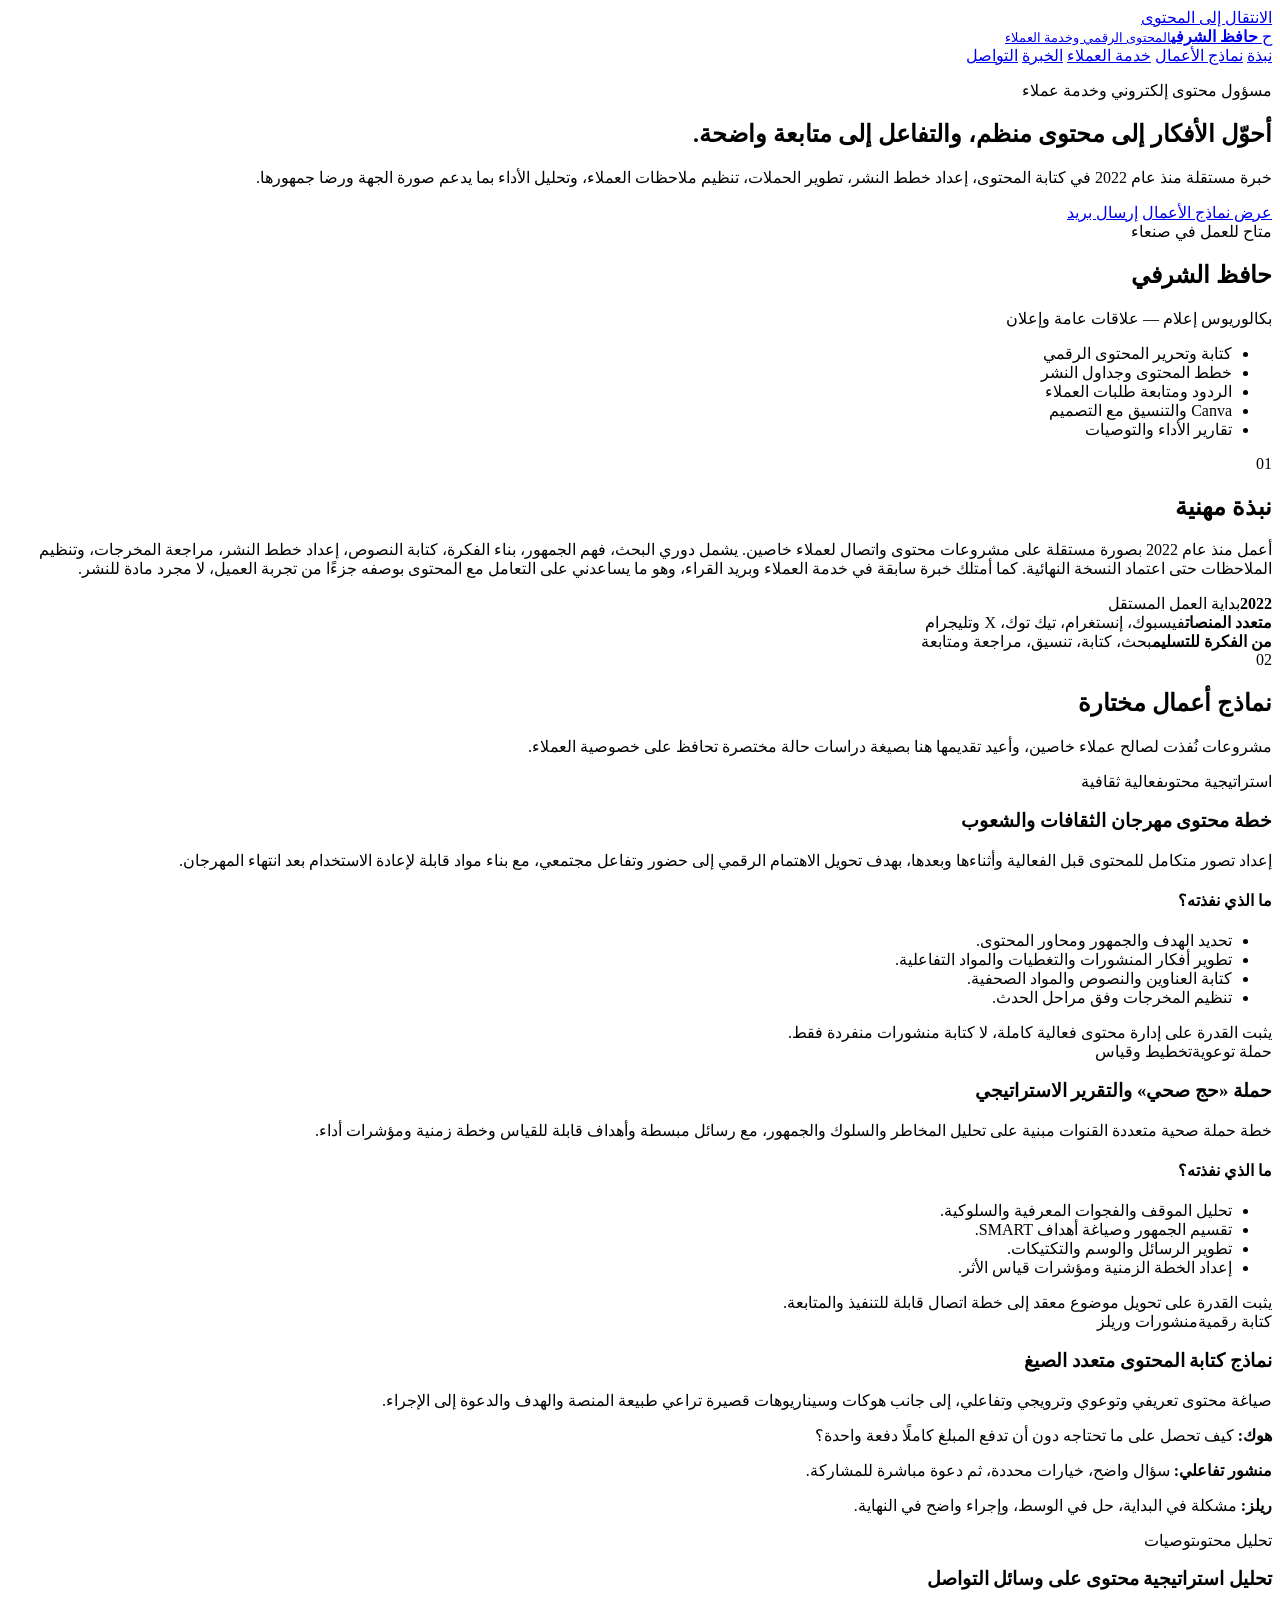
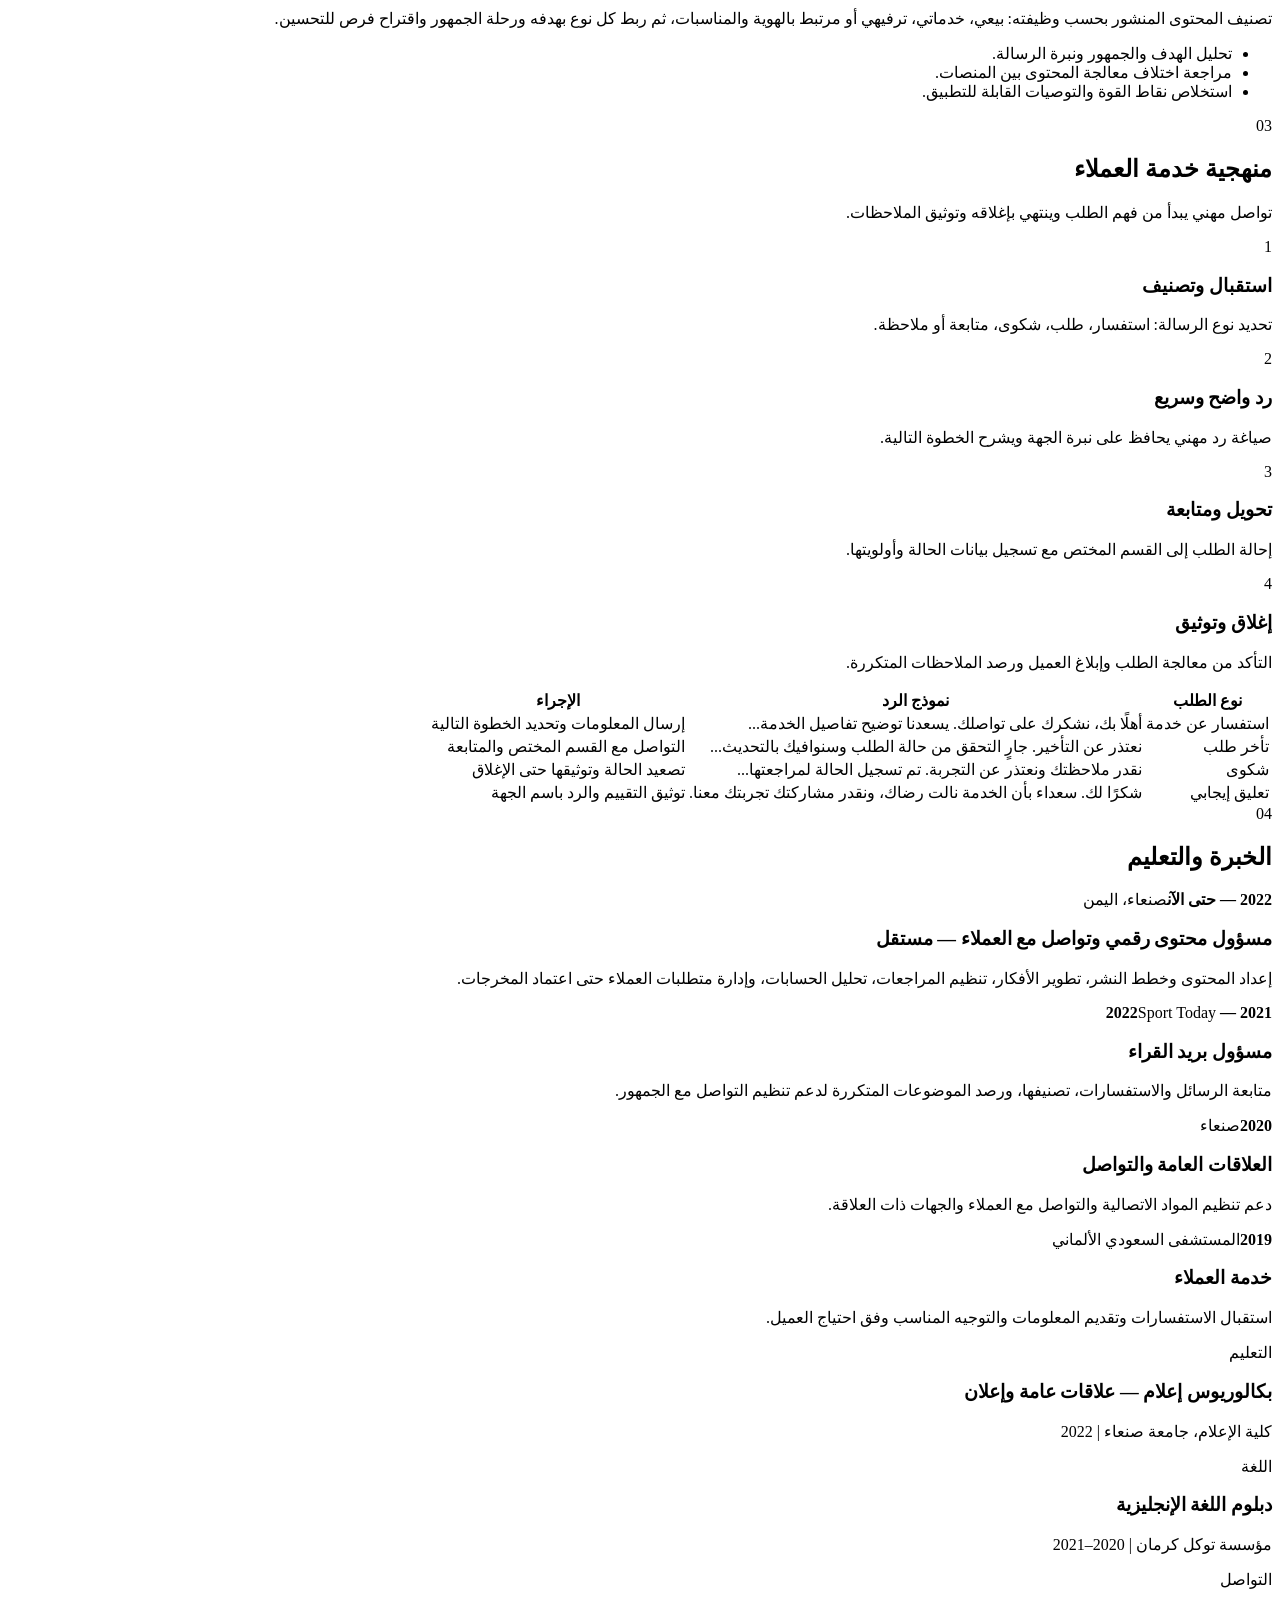
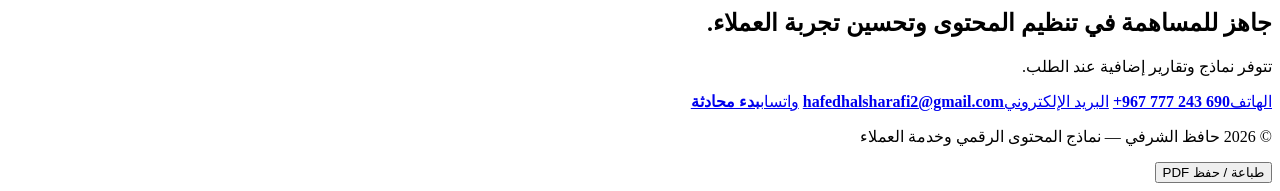
==== content-customer-service/index.html @ e2f88a45 "Add Arabic content and customer service portfolio page" ====
<!DOCTYPE html>
<html lang="ar" dir="rtl">
<head>
  <meta charset="UTF-8">
  <meta name="viewport" content="width=device-width, initial-scale=1.0">
  <meta name="description" content="نماذج أعمال حافظ الشرفي في المحتوى الرقمي، خطط النشر، خدمة العملاء، وتحليل الأداء.">
  <meta name="theme-color" content="#102a2e">
  <title>حافظ الشرفي | المحتوى الرقمي وخدمة العملاء</title>
  <link rel="preconnect" href="https://fonts.googleapis.com">
  <link rel="preconnect" href="https://fonts.gstatic.com" crossorigin>
  <link href="https://fonts.googleapis.com/css2?family=Tajawal:wght@400;500;600;700;800;900&display=swap" rel="stylesheet">
  <link rel="stylesheet" href="styles.css?v=1">
</head>
<body>
  <a class="skip-link" href="#main">الانتقال إلى المحتوى</a>

  <header class="site-header">
    <div class="container nav-shell">
      <a class="brand" href="#top" aria-label="العودة إلى أعلى الصفحة">
        <span class="brand-mark" aria-hidden="true">ح</span>
        <span><strong>حافظ الشرفي</strong><small>المحتوى الرقمي وخدمة العملاء</small></span>
      </a>
      <nav aria-label="التنقل الرئيسي">
        <a href="#about">نبذة</a>
        <a href="#work">نماذج الأعمال</a>
        <a href="#service">خدمة العملاء</a>
        <a href="#experience">الخبرة</a>
        <a href="#contact">التواصل</a>
      </nav>
    </div>
  </header>

  <main id="main">
    <section class="hero" id="top">
      <div class="container hero-grid">
        <div class="hero-copy">
          <p class="eyebrow">مسؤول محتوى إلكتروني وخدمة عملاء</p>
          <h1>أحوّل الأفكار إلى محتوى منظم، والتفاعل إلى متابعة واضحة.</h1>
          <p class="lead">خبرة مستقلة منذ عام 2022 في كتابة المحتوى، إعداد خطط النشر، تطوير الحملات، تنظيم ملاحظات العملاء، وتحليل الأداء بما يدعم صورة الجهة ورضا جمهورها.</p>
          <div class="hero-actions">
            <a class="button primary" href="#work">عرض نماذج الأعمال</a>
            <a class="button secondary" href="mailto:hafedhalsharafi2@gmail.com">إرسال بريد</a>
          </div>
        </div>
        <aside class="profile-card" aria-label="ملخص مهني">
          <span class="profile-badge">متاح للعمل في صنعاء</span>
          <h2>حافظ الشرفي</h2>
          <p>بكالوريوس إعلام — علاقات عامة وإعلان</p>
          <ul>
            <li>كتابة وتحرير المحتوى الرقمي</li>
            <li>خطط المحتوى وجداول النشر</li>
            <li>الردود ومتابعة طلبات العملاء</li>
            <li>Canva والتنسيق مع التصميم</li>
            <li>تقارير الأداء والتوصيات</li>
          </ul>
        </aside>
      </div>
    </section>

    <section class="section light" id="about">
      <div class="container narrow">
        <div class="section-heading">
          <span>01</span>
          <h2>نبذة مهنية</h2>
        </div>
        <p class="large-copy">أعمل منذ عام 2022 بصورة مستقلة على مشروعات محتوى واتصال لعملاء خاصين. يشمل دوري البحث، فهم الجمهور، بناء الفكرة، كتابة النصوص، إعداد خطط النشر، مراجعة المخرجات، وتنظيم الملاحظات حتى اعتماد النسخة النهائية. كما أمتلك خبرة سابقة في خدمة العملاء وبريد القراء، وهو ما يساعدني على التعامل مع المحتوى بوصفه جزءًا من تجربة العميل، لا مجرد مادة للنشر.</p>
        <div class="fact-grid">
          <div><strong>2022</strong><span>بداية العمل المستقل</span></div>
          <div><strong>متعدد المنصات</strong><span>فيسبوك، إنستغرام، تيك توك، X وتليجرام</span></div>
          <div><strong>من الفكرة للتسليم</strong><span>بحث، كتابة، تنسيق، مراجعة ومتابعة</span></div>
        </div>
      </div>
    </section>

    <section class="section dark" id="work">
      <div class="container">
        <div class="section-heading on-dark">
          <span>02</span>
          <h2>نماذج أعمال مختارة</h2>
          <p>مشروعات نُفذت لصالح عملاء خاصين، وأعيد تقديمها هنا بصيغة دراسات حالة مختصرة تحافظ على خصوصية العملاء.</p>
        </div>

        <div class="project-grid">
          <article class="project-card featured">
            <div class="project-topline"><span>استراتيجية محتوى</span><span>فعالية ثقافية</span></div>
            <h3>خطة محتوى مهرجان الثقافات والشعوب</h3>
            <p>إعداد تصور متكامل للمحتوى قبل الفعالية وأثناءها وبعدها، بهدف تحويل الاهتمام الرقمي إلى حضور وتفاعل مجتمعي، مع بناء مواد قابلة لإعادة الاستخدام بعد انتهاء المهرجان.</p>
            <h4>ما الذي نفذته؟</h4>
            <ul>
              <li>تحديد الهدف والجمهور ومحاور المحتوى.</li>
              <li>تطوير أفكار المنشورات والتغطيات والمواد التفاعلية.</li>
              <li>كتابة العناوين والنصوص والمواد الصحفية.</li>
              <li>تنظيم المخرجات وفق مراحل الحدث.</li>
            </ul>
            <div class="proof">يثبت القدرة على إدارة محتوى فعالية كاملة، لا كتابة منشورات منفردة فقط.</div>
          </article>

          <article class="project-card featured">
            <div class="project-topline"><span>حملة توعوية</span><span>تخطيط وقياس</span></div>
            <h3>حملة «حج صحي» والتقرير الاستراتيجي</h3>
            <p>خطة حملة صحية متعددة القنوات مبنية على تحليل المخاطر والسلوك والجمهور، مع رسائل مبسطة وأهداف قابلة للقياس وخطة زمنية ومؤشرات أداء.</p>
            <h4>ما الذي نفذته؟</h4>
            <ul>
              <li>تحليل الموقف والفجوات المعرفية والسلوكية.</li>
              <li>تقسيم الجمهور وصياغة أهداف SMART.</li>
              <li>تطوير الرسائل والوسم والتكتيكات.</li>
              <li>إعداد الخطة الزمنية ومؤشرات قياس الأثر.</li>
            </ul>
            <div class="proof">يثبت القدرة على تحويل موضوع معقد إلى خطة اتصال قابلة للتنفيذ والمتابعة.</div>
          </article>

          <article class="project-card">
            <div class="project-topline"><span>كتابة رقمية</span><span>منشورات وريلز</span></div>
            <h3>نماذج كتابة المحتوى متعدد الصيغ</h3>
            <p>صياغة محتوى تعريفي وتوعوي وترويجي وتفاعلي، إلى جانب هوكات وسيناريوهات قصيرة تراعي طبيعة المنصة والهدف والدعوة إلى الإجراء.</p>
            <div class="sample-list">
              <p><strong>هوك:</strong> كيف تحصل على ما تحتاجه دون أن تدفع المبلغ كاملًا دفعة واحدة؟</p>
              <p><strong>منشور تفاعلي:</strong> سؤال واضح، خيارات محددة، ثم دعوة مباشرة للمشاركة.</p>
              <p><strong>ريلز:</strong> مشكلة في البداية، حل في الوسط، وإجراء واضح في النهاية.</p>
            </div>
          </article>

          <article class="project-card">
            <div class="project-topline"><span>تحليل محتوى</span><span>توصيات</span></div>
            <h3>تحليل استراتيجية محتوى على وسائل التواصل</h3>
            <p>تصنيف المحتوى المنشور بحسب وظيفته: بيعي، خدماتي، ترفيهي أو مرتبط بالهوية والمناسبات، ثم ربط كل نوع بهدفه ورحلة الجمهور واقتراح فرص للتحسين.</p>
            <ul>
              <li>تحليل الهدف والجمهور ونبرة الرسالة.</li>
              <li>مراجعة اختلاف معالجة المحتوى بين المنصات.</li>
              <li>استخلاص نقاط القوة والتوصيات القابلة للتطبيق.</li>
            </ul>
          </article>
        </div>
      </div>
    </section>

    <section class="section light" id="service">
      <div class="container">
        <div class="section-heading">
          <span>03</span>
          <h2>منهجية خدمة العملاء</h2>
          <p>تواصل مهني يبدأ من فهم الطلب وينتهي بإغلاقه وتوثيق الملاحظات.</p>
        </div>

        <div class="workflow">
          <article><span>1</span><h3>استقبال وتصنيف</h3><p>تحديد نوع الرسالة: استفسار، طلب، شكوى، متابعة أو ملاحظة.</p></article>
          <article><span>2</span><h3>رد واضح وسريع</h3><p>صياغة رد مهني يحافظ على نبرة الجهة ويشرح الخطوة التالية.</p></article>
          <article><span>3</span><h3>تحويل ومتابعة</h3><p>إحالة الطلب إلى القسم المختص مع تسجيل بيانات الحالة وأولويتها.</p></article>
          <article><span>4</span><h3>إغلاق وتوثيق</h3><p>التأكد من معالجة الطلب وإبلاغ العميل ورصد الملاحظات المتكررة.</p></article>
        </div>

        <div class="response-table-wrap">
          <table>
            <thead><tr><th>نوع الطلب</th><th>نموذج الرد</th><th>الإجراء</th></tr></thead>
            <tbody>
              <tr><td>استفسار عن خدمة</td><td>أهلًا بك، نشكرك على تواصلك. يسعدنا توضيح تفاصيل الخدمة...</td><td>إرسال المعلومات وتحديد الخطوة التالية</td></tr>
              <tr><td>تأخر طلب</td><td>نعتذر عن التأخير. جارٍ التحقق من حالة الطلب وسنوافيك بالتحديث...</td><td>التواصل مع القسم المختص والمتابعة</td></tr>
              <tr><td>شكوى</td><td>نقدر ملاحظتك ونعتذر عن التجربة. تم تسجيل الحالة لمراجعتها...</td><td>تصعيد الحالة وتوثيقها حتى الإغلاق</td></tr>
              <tr><td>تعليق إيجابي</td><td>شكرًا لك. سعداء بأن الخدمة نالت رضاك، ونقدر مشاركتك تجربتك معنا.</td><td>توثيق التقييم والرد باسم الجهة</td></tr>
            </tbody>
          </table>
        </div>
      </div>
    </section>

    <section class="section soft" id="experience">
      <div class="container">
        <div class="section-heading">
          <span>04</span>
          <h2>الخبرة والتعليم</h2>
        </div>
        <div class="timeline">
          <article>
            <div><strong>2022 — حتى الآن</strong><span>صنعاء، اليمن</span></div>
            <section><h3>مسؤول محتوى رقمي وتواصل مع العملاء — مستقل</h3><p>إعداد المحتوى وخطط النشر، تطوير الأفكار، تنظيم المراجعات، تحليل الحسابات، وإدارة متطلبات العملاء حتى اعتماد المخرجات.</p></section>
          </article>
          <article>
            <div><strong>2021 — 2022</strong><span>Sport Today</span></div>
            <section><h3>مسؤول بريد القراء</h3><p>متابعة الرسائل والاستفسارات، تصنيفها، ورصد الموضوعات المتكررة لدعم تنظيم التواصل مع الجمهور.</p></section>
          </article>
          <article>
            <div><strong>2020</strong><span>صنعاء</span></div>
            <section><h3>العلاقات العامة والتواصل</h3><p>دعم تنظيم المواد الاتصالية والتواصل مع العملاء والجهات ذات العلاقة.</p></section>
          </article>
          <article>
            <div><strong>2019</strong><span>المستشفى السعودي الألماني</span></div>
            <section><h3>خدمة العملاء</h3><p>استقبال الاستفسارات وتقديم المعلومات والتوجيه المناسب وفق احتياج العميل.</p></section>
          </article>
        </div>

        <div class="education-grid">
          <article><span>التعليم</span><h3>بكالوريوس إعلام — علاقات عامة وإعلان</h3><p>كلية الإعلام، جامعة صنعاء | 2022</p></article>
          <article><span>اللغة</span><h3>دبلوم اللغة الإنجليزية</h3><p>مؤسسة توكل كرمان | 2020–2021</p></article>
        </div>
      </div>
    </section>

    <section class="section contact" id="contact">
      <div class="container contact-grid">
        <div>
          <p class="eyebrow">التواصل</p>
          <h2>جاهز للمساهمة في تنظيم المحتوى وتحسين تجربة العملاء.</h2>
          <p>تتوفر نماذج وتقارير إضافية عند الطلب.</p>
        </div>
        <div class="contact-links">
          <a href="tel:+967777243690"><span>الهاتف</span><strong dir="ltr">+967 777 243 690</strong></a>
          <a href="mailto:hafedhalsharafi2@gmail.com"><span>البريد الإلكتروني</span><strong dir="ltr">hafedhalsharafi2@gmail.com</strong></a>
          <a href="https://wa.me/967777243690"><span>واتساب</span><strong>بدء محادثة</strong></a>
        </div>
      </div>
    </section>
  </main>

  <footer>
    <div class="container"><p>© 2026 حافظ الشرفي — نماذج المحتوى الرقمي وخدمة العملاء</p><button type="button" onclick="window.print()">طباعة / حفظ PDF</button></div>
  </footer>
</body>
</html>
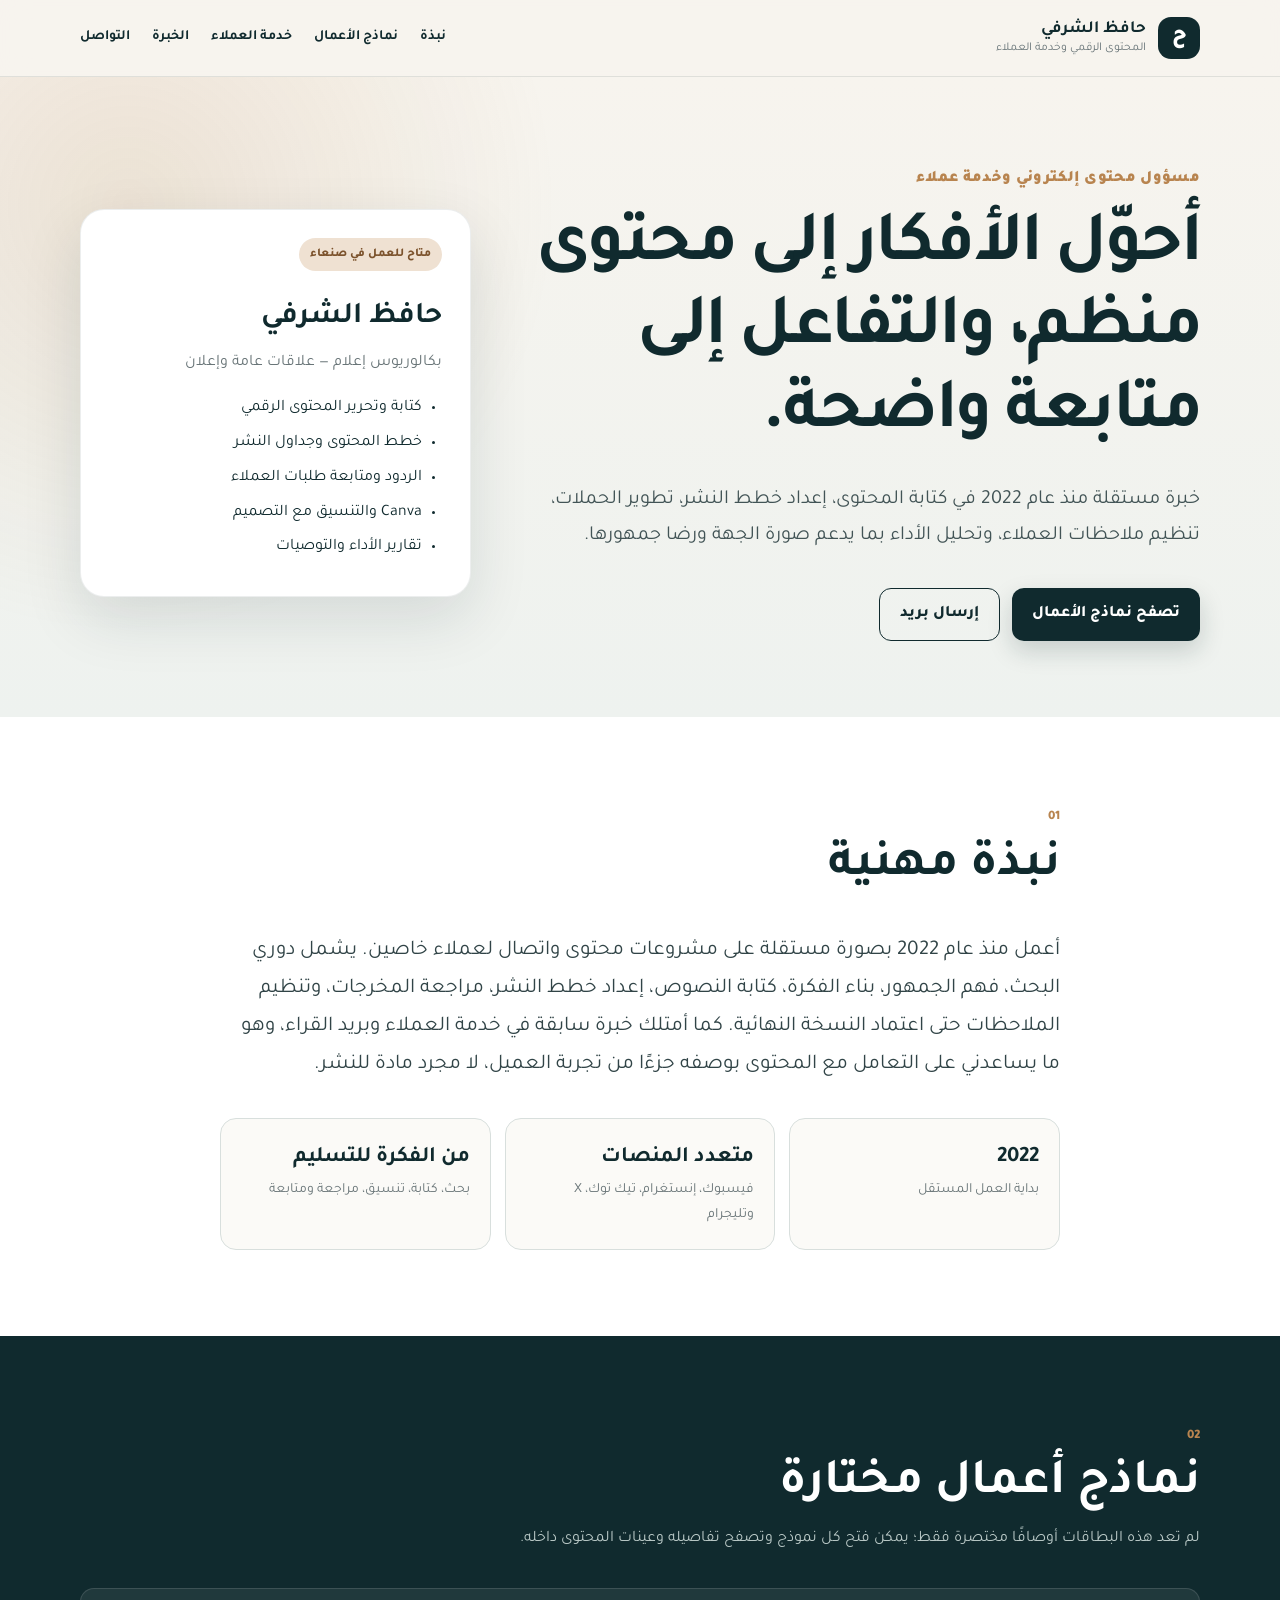
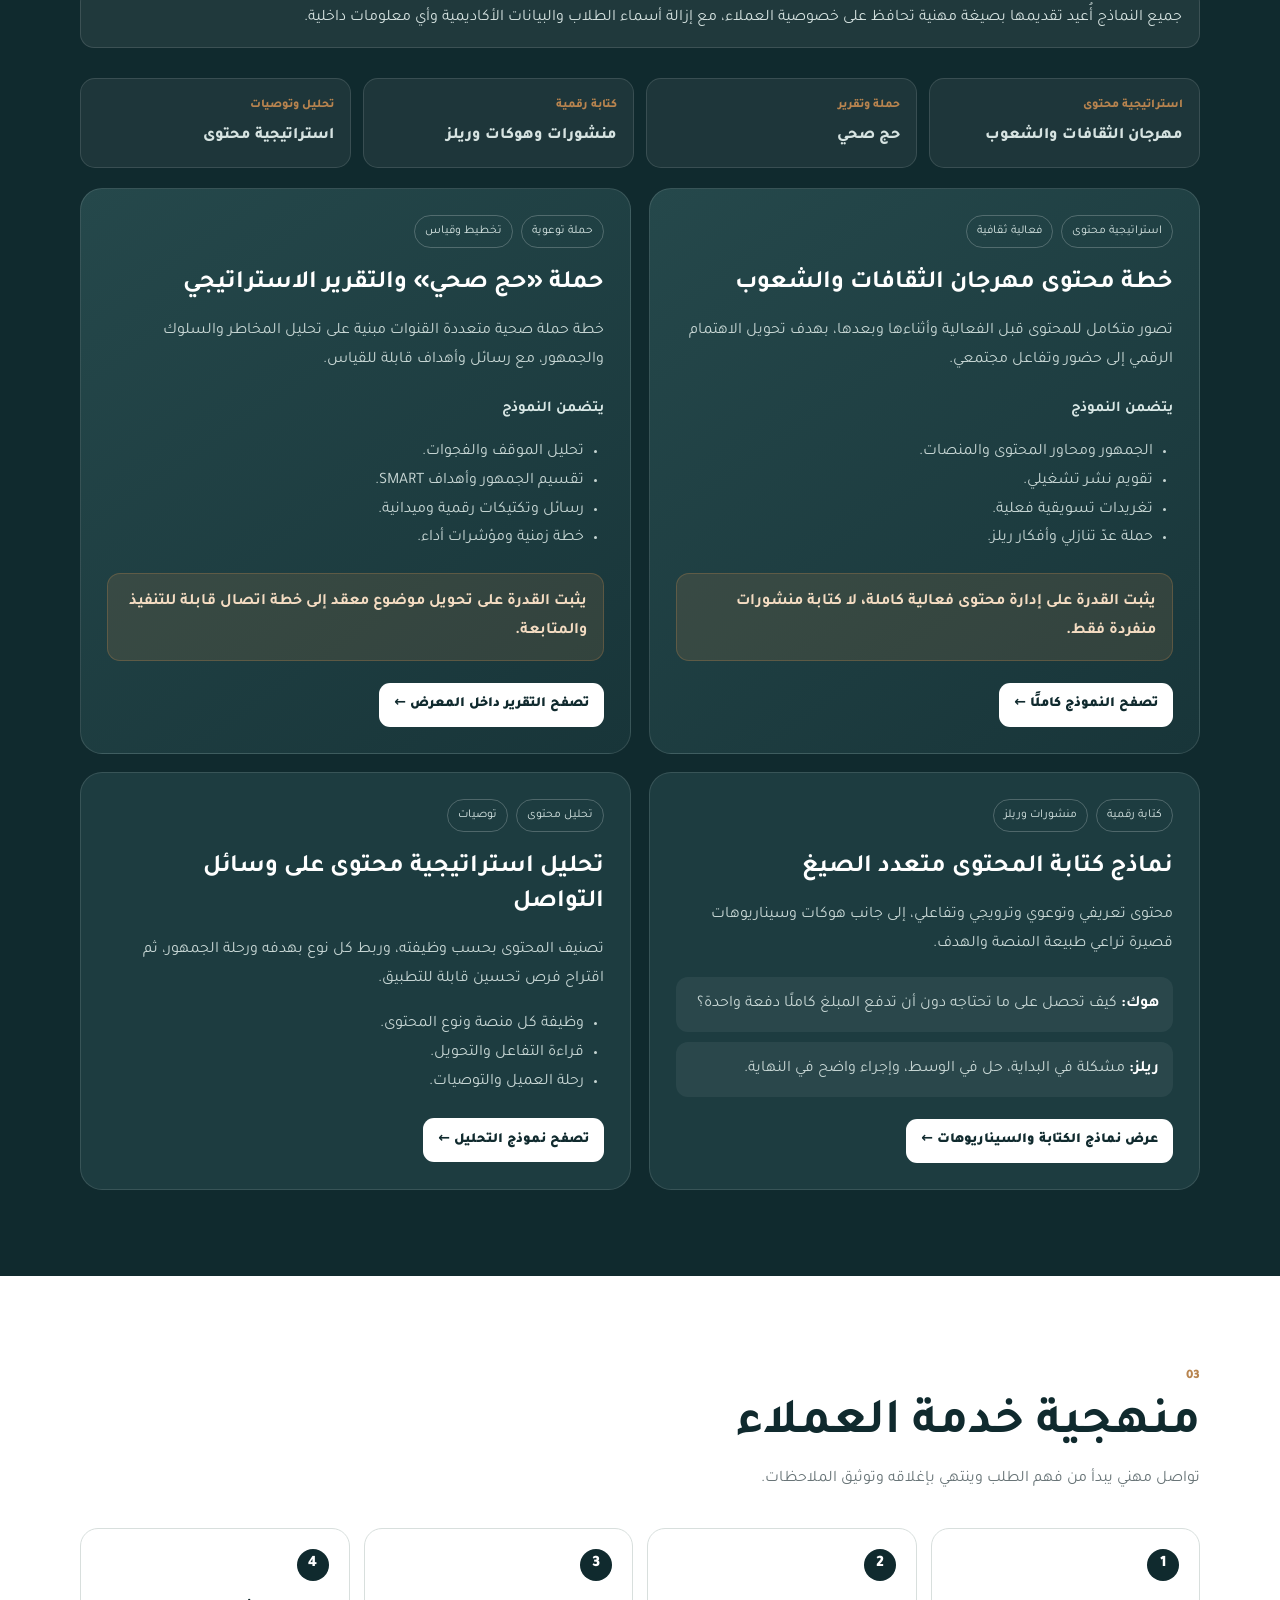
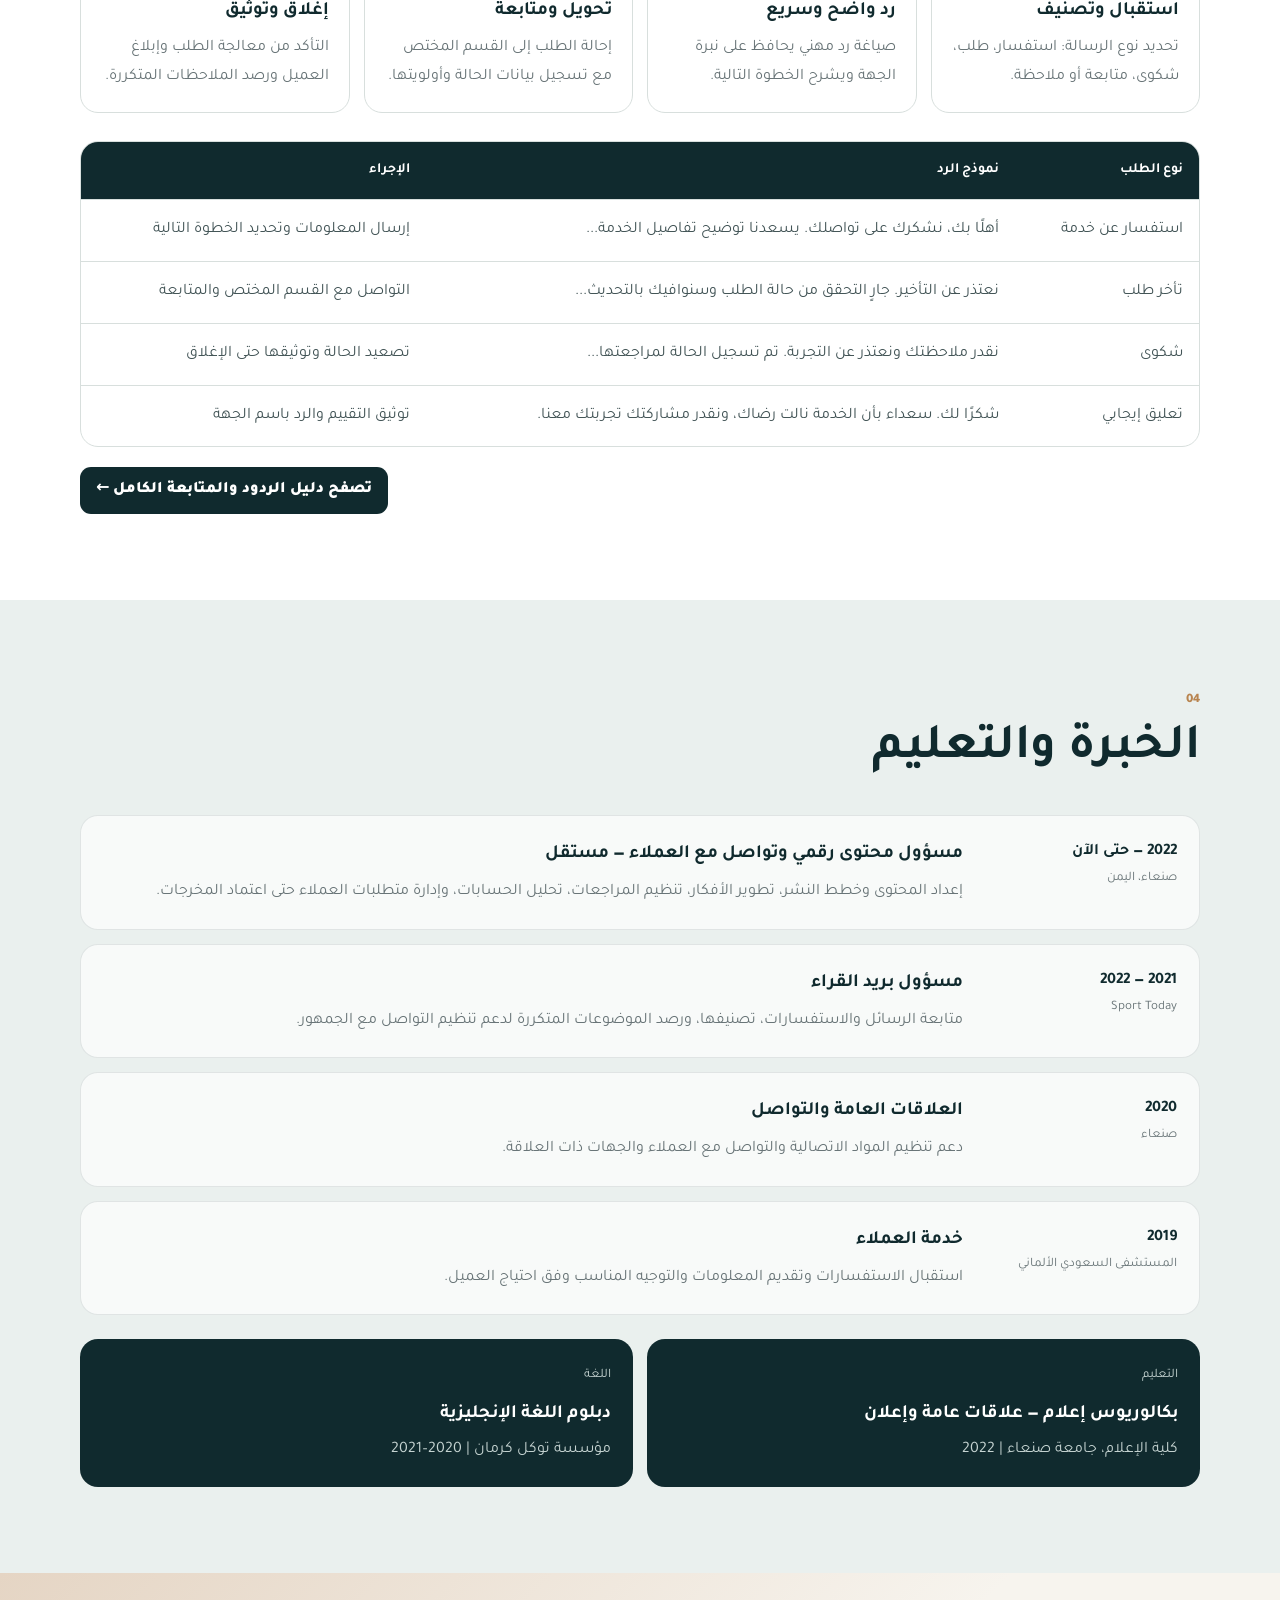
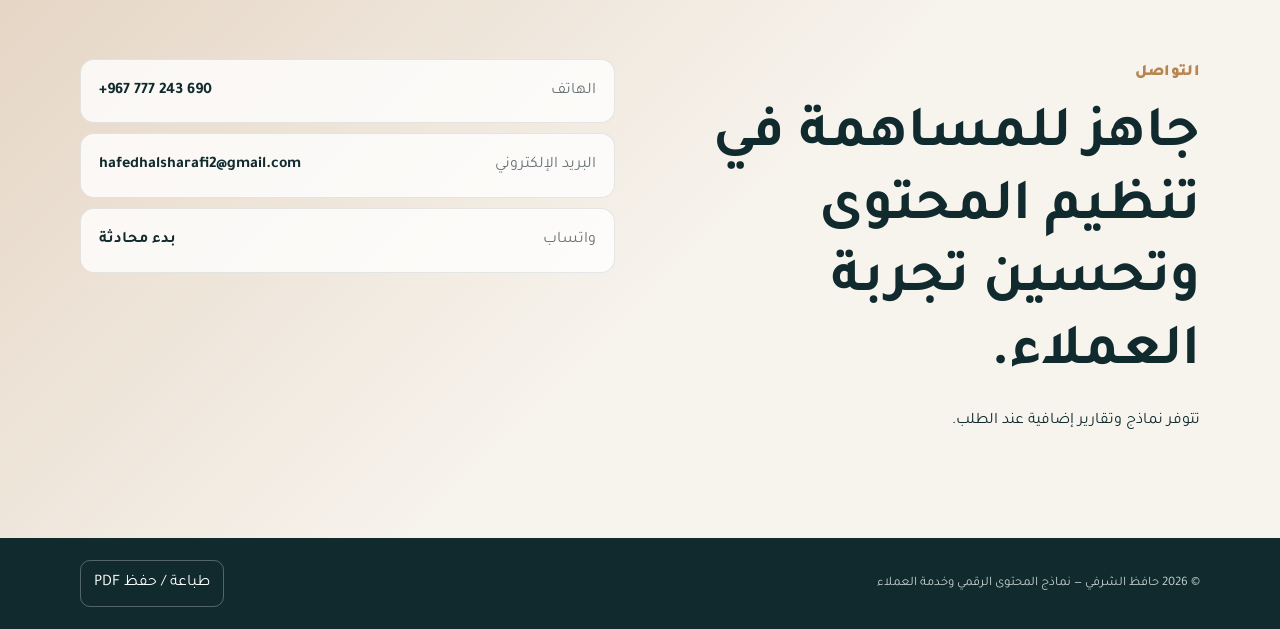
==== commit 623bba55: "Add browsable project samples and detail pages" ====
--- a/content-customer-service/index.html
+++ b/content-customer-service/index.html
@@ -1,218 +1 @@
-<!DOCTYPE html>
-<html lang="ar" dir="rtl">
-<head>
-  <meta charset="UTF-8">
-  <meta name="viewport" content="width=device-width, initial-scale=1.0">
-  <meta name="description" content="نماذج أعمال حافظ الشرفي في المحتوى الرقمي، خطط النشر، خدمة العملاء، وتحليل الأداء.">
-  <meta name="theme-color" content="#102a2e">
-  <title>حافظ الشرفي | المحتوى الرقمي وخدمة العملاء</title>
-  <link rel="preconnect" href="https://fonts.googleapis.com">
-  <link rel="preconnect" href="https://fonts.gstatic.com" crossorigin>
-  <link href="https://fonts.googleapis.com/css2?family=Tajawal:wght@400;500;600;700;800;900&display=swap" rel="stylesheet">
-  <link rel="stylesheet" href="styles.css?v=1">
-</head>
-<body>
-  <a class="skip-link" href="#main">الانتقال إلى المحتوى</a>
-
-  <header class="site-header">
-    <div class="container nav-shell">
-      <a class="brand" href="#top" aria-label="العودة إلى أعلى الصفحة">
-        <span class="brand-mark" aria-hidden="true">ح</span>
-        <span><strong>حافظ الشرفي</strong><small>المحتوى الرقمي وخدمة العملاء</small></span>
-      </a>
-      <nav aria-label="التنقل الرئيسي">
-        <a href="#about">نبذة</a>
-        <a href="#work">نماذج الأعمال</a>
-        <a href="#service">خدمة العملاء</a>
-        <a href="#experience">الخبرة</a>
-        <a href="#contact">التواصل</a>
-      </nav>
-    </div>
-  </header>
-
-  <main id="main">
-    <section class="hero" id="top">
-      <div class="container hero-grid">
-        <div class="hero-copy">
-          <p class="eyebrow">مسؤول محتوى إلكتروني وخدمة عملاء</p>
-          <h1>أحوّل الأفكار إلى محتوى منظم، والتفاعل إلى متابعة واضحة.</h1>
-          <p class="lead">خبرة مستقلة منذ عام 2022 في كتابة المحتوى، إعداد خطط النشر، تطوير الحملات، تنظيم ملاحظات العملاء، وتحليل الأداء بما يدعم صورة الجهة ورضا جمهورها.</p>
-          <div class="hero-actions">
-            <a class="button primary" href="#work">عرض نماذج الأعمال</a>
-            <a class="button secondary" href="mailto:hafedhalsharafi2@gmail.com">إرسال بريد</a>
-          </div>
-        </div>
-        <aside class="profile-card" aria-label="ملخص مهني">
-          <span class="profile-badge">متاح للعمل في صنعاء</span>
-          <h2>حافظ الشرفي</h2>
-          <p>بكالوريوس إعلام — علاقات عامة وإعلان</p>
-          <ul>
-            <li>كتابة وتحرير المحتوى الرقمي</li>
-            <li>خطط المحتوى وجداول النشر</li>
-            <li>الردود ومتابعة طلبات العملاء</li>
-            <li>Canva والتنسيق مع التصميم</li>
-            <li>تقارير الأداء والتوصيات</li>
-          </ul>
-        </aside>
-      </div>
-    </section>
-
-    <section class="section light" id="about">
-      <div class="container narrow">
-        <div class="section-heading">
-          <span>01</span>
-          <h2>نبذة مهنية</h2>
-        </div>
-        <p class="large-copy">أعمل منذ عام 2022 بصورة مستقلة على مشروعات محتوى واتصال لعملاء خاصين. يشمل دوري البحث، فهم الجمهور، بناء الفكرة، كتابة النصوص، إعداد خطط النشر، مراجعة المخرجات، وتنظيم الملاحظات حتى اعتماد النسخة النهائية. كما أمتلك خبرة سابقة في خدمة العملاء وبريد القراء، وهو ما يساعدني على التعامل مع المحتوى بوصفه جزءًا من تجربة العميل، لا مجرد مادة للنشر.</p>
-        <div class="fact-grid">
-          <div><strong>2022</strong><span>بداية العمل المستقل</span></div>
-          <div><strong>متعدد المنصات</strong><span>فيسبوك، إنستغرام، تيك توك، X وتليجرام</span></div>
-          <div><strong>من الفكرة للتسليم</strong><span>بحث، كتابة، تنسيق، مراجعة ومتابعة</span></div>
-        </div>
-      </div>
-    </section>
-
-    <section class="section dark" id="work">
-      <div class="container">
-        <div class="section-heading on-dark">
-          <span>02</span>
-          <h2>نماذج أعمال مختارة</h2>
-          <p>مشروعات نُفذت لصالح عملاء خاصين، وأعيد تقديمها هنا بصيغة دراسات حالة مختصرة تحافظ على خصوصية العملاء.</p>
-        </div>
-
-        <div class="project-grid">
-          <article class="project-card featured">
-            <div class="project-topline"><span>استراتيجية محتوى</span><span>فعالية ثقافية</span></div>
-            <h3>خطة محتوى مهرجان الثقافات والشعوب</h3>
-            <p>إعداد تصور متكامل للمحتوى قبل الفعالية وأثناءها وبعدها، بهدف تحويل الاهتمام الرقمي إلى حضور وتفاعل مجتمعي، مع بناء مواد قابلة لإعادة الاستخدام بعد انتهاء المهرجان.</p>
-            <h4>ما الذي نفذته؟</h4>
-            <ul>
-              <li>تحديد الهدف والجمهور ومحاور المحتوى.</li>
-              <li>تطوير أفكار المنشورات والتغطيات والمواد التفاعلية.</li>
-              <li>كتابة العناوين والنصوص والمواد الصحفية.</li>
-              <li>تنظيم المخرجات وفق مراحل الحدث.</li>
-            </ul>
-            <div class="proof">يثبت القدرة على إدارة محتوى فعالية كاملة، لا كتابة منشورات منفردة فقط.</div>
-          </article>
-
-          <article class="project-card featured">
-            <div class="project-topline"><span>حملة توعوية</span><span>تخطيط وقياس</span></div>
-            <h3>حملة «حج صحي» والتقرير الاستراتيجي</h3>
-            <p>خطة حملة صحية متعددة القنوات مبنية على تحليل المخاطر والسلوك والجمهور، مع رسائل مبسطة وأهداف قابلة للقياس وخطة زمنية ومؤشرات أداء.</p>
-            <h4>ما الذي نفذته؟</h4>
-            <ul>
-              <li>تحليل الموقف والفجوات المعرفية والسلوكية.</li>
-              <li>تقسيم الجمهور وصياغة أهداف SMART.</li>
-              <li>تطوير الرسائل والوسم والتكتيكات.</li>
-              <li>إعداد الخطة الزمنية ومؤشرات قياس الأثر.</li>
-            </ul>
-            <div class="proof">يثبت القدرة على تحويل موضوع معقد إلى خطة اتصال قابلة للتنفيذ والمتابعة.</div>
-          </article>
-
-          <article class="project-card">
-            <div class="project-topline"><span>كتابة رقمية</span><span>منشورات وريلز</span></div>
-            <h3>نماذج كتابة المحتوى متعدد الصيغ</h3>
-            <p>صياغة محتوى تعريفي وتوعوي وترويجي وتفاعلي، إلى جانب هوكات وسيناريوهات قصيرة تراعي طبيعة المنصة والهدف والدعوة إلى الإجراء.</p>
-            <div class="sample-list">
-              <p><strong>هوك:</strong> كيف تحصل على ما تحتاجه دون أن تدفع المبلغ كاملًا دفعة واحدة؟</p>
-              <p><strong>منشور تفاعلي:</strong> سؤال واضح، خيارات محددة، ثم دعوة مباشرة للمشاركة.</p>
-              <p><strong>ريلز:</strong> مشكلة في البداية، حل في الوسط، وإجراء واضح في النهاية.</p>
-            </div>
-          </article>
-
-          <article class="project-card">
-            <div class="project-topline"><span>تحليل محتوى</span><span>توصيات</span></div>
-            <h3>تحليل استراتيجية محتوى على وسائل التواصل</h3>
-            <p>تصنيف المحتوى المنشور بحسب وظيفته: بيعي، خدماتي، ترفيهي أو مرتبط بالهوية والمناسبات، ثم ربط كل نوع بهدفه ورحلة الجمهور واقتراح فرص للتحسين.</p>
-            <ul>
-              <li>تحليل الهدف والجمهور ونبرة الرسالة.</li>
-              <li>مراجعة اختلاف معالجة المحتوى بين المنصات.</li>
-              <li>استخلاص نقاط القوة والتوصيات القابلة للتطبيق.</li>
-            </ul>
-          </article>
-        </div>
-      </div>
-    </section>
-
-    <section class="section light" id="service">
-      <div class="container">
-        <div class="section-heading">
-          <span>03</span>
-          <h2>منهجية خدمة العملاء</h2>
-          <p>تواصل مهني يبدأ من فهم الطلب وينتهي بإغلاقه وتوثيق الملاحظات.</p>
-        </div>
-
-        <div class="workflow">
-          <article><span>1</span><h3>استقبال وتصنيف</h3><p>تحديد نوع الرسالة: استفسار، طلب، شكوى، متابعة أو ملاحظة.</p></article>
-          <article><span>2</span><h3>رد واضح وسريع</h3><p>صياغة رد مهني يحافظ على نبرة الجهة ويشرح الخطوة التالية.</p></article>
-          <article><span>3</span><h3>تحويل ومتابعة</h3><p>إحالة الطلب إلى القسم المختص مع تسجيل بيانات الحالة وأولويتها.</p></article>
-          <article><span>4</span><h3>إغلاق وتوثيق</h3><p>التأكد من معالجة الطلب وإبلاغ العميل ورصد الملاحظات المتكررة.</p></article>
-        </div>
-
-        <div class="response-table-wrap">
-          <table>
-            <thead><tr><th>نوع الطلب</th><th>نموذج الرد</th><th>الإجراء</th></tr></thead>
-            <tbody>
-              <tr><td>استفسار عن خدمة</td><td>أهلًا بك، نشكرك على تواصلك. يسعدنا توضيح تفاصيل الخدمة...</td><td>إرسال المعلومات وتحديد الخطوة التالية</td></tr>
-              <tr><td>تأخر طلب</td><td>نعتذر عن التأخير. جارٍ التحقق من حالة الطلب وسنوافيك بالتحديث...</td><td>التواصل مع القسم المختص والمتابعة</td></tr>
-              <tr><td>شكوى</td><td>نقدر ملاحظتك ونعتذر عن التجربة. تم تسجيل الحالة لمراجعتها...</td><td>تصعيد الحالة وتوثيقها حتى الإغلاق</td></tr>
-              <tr><td>تعليق إيجابي</td><td>شكرًا لك. سعداء بأن الخدمة نالت رضاك، ونقدر مشاركتك تجربتك معنا.</td><td>توثيق التقييم والرد باسم الجهة</td></tr>
-            </tbody>
-          </table>
-        </div>
-      </div>
-    </section>
-
-    <section class="section soft" id="experience">
-      <div class="container">
-        <div class="section-heading">
-          <span>04</span>
-          <h2>الخبرة والتعليم</h2>
-        </div>
-        <div class="timeline">
-          <article>
-            <div><strong>2022 — حتى الآن</strong><span>صنعاء، اليمن</span></div>
-            <section><h3>مسؤول محتوى رقمي وتواصل مع العملاء — مستقل</h3><p>إعداد المحتوى وخطط النشر، تطوير الأفكار، تنظيم المراجعات، تحليل الحسابات، وإدارة متطلبات العملاء حتى اعتماد المخرجات.</p></section>
-          </article>
-          <article>
-            <div><strong>2021 — 2022</strong><span>Sport Today</span></div>
-            <section><h3>مسؤول بريد القراء</h3><p>متابعة الرسائل والاستفسارات، تصنيفها، ورصد الموضوعات المتكررة لدعم تنظيم التواصل مع الجمهور.</p></section>
-          </article>
-          <article>
-            <div><strong>2020</strong><span>صنعاء</span></div>
-            <section><h3>العلاقات العامة والتواصل</h3><p>دعم تنظيم المواد الاتصالية والتواصل مع العملاء والجهات ذات العلاقة.</p></section>
-          </article>
-          <article>
-            <div><strong>2019</strong><span>المستشفى السعودي الألماني</span></div>
-            <section><h3>خدمة العملاء</h3><p>استقبال الاستفسارات وتقديم المعلومات والتوجيه المناسب وفق احتياج العميل.</p></section>
-          </article>
-        </div>
-
-        <div class="education-grid">
-          <article><span>التعليم</span><h3>بكالوريوس إعلام — علاقات عامة وإعلان</h3><p>كلية الإعلام، جامعة صنعاء | 2022</p></article>
-          <article><span>اللغة</span><h3>دبلوم اللغة الإنجليزية</h3><p>مؤسسة توكل كرمان | 2020–2021</p></article>
-        </div>
-      </div>
-    </section>
-
-    <section class="section contact" id="contact">
-      <div class="container contact-grid">
-        <div>
-          <p class="eyebrow">التواصل</p>
-          <h2>جاهز للمساهمة في تنظيم المحتوى وتحسين تجربة العملاء.</h2>
-          <p>تتوفر نماذج وتقارير إضافية عند الطلب.</p>
-        </div>
-        <div class="contact-links">
-          <a href="tel:+967777243690"><span>الهاتف</span><strong dir="ltr">+967 777 243 690</strong></a>
-          <a href="mailto:hafedhalsharafi2@gmail.com"><span>البريد الإلكتروني</span><strong dir="ltr">hafedhalsharafi2@gmail.com</strong></a>
-          <a href="https://wa.me/967777243690"><span>واتساب</span><strong>بدء محادثة</strong></a>
-        </div>
-      </div>
-    </section>
-  </main>
-
-  <footer>
-    <div class="container"><p>© 2026 حافظ الشرفي — نماذج المحتوى الرقمي وخدمة العملاء</p><button type="button" onclick="window.print()">طباعة / حفظ PDF</button></div>
-  </footer>
-</body>
-</html>
+<!DOCTYPE html><html lang="ar" dir="rtl"><head><meta charset="UTF-8"><meta name="viewport" content="width=device-width,initial-scale=1"><meta name="description" content="نماذج أعمال حافظ الشرفي في المحتوى الرقمي، خطط النشر، خدمة العملاء، وتحليل الأداء."><meta name="theme-color" content="#102a2e"><title>حافظ الشرفي | المحتوى الرقمي وخدمة العملاء</title><link rel="preconnect" href="https://fonts.googleapis.com"><link rel="preconnect" href="https://fonts.gstatic.com" crossorigin><link href="https://fonts.googleapis.com/css2?family=Tajawal:wght@400;500;600;700;800;900&display=swap" rel="stylesheet"><link rel="stylesheet" href="styles.css?v=2"><link rel="stylesheet" href="enhancements.css?v=2"></head><body><a class="skip-link" href="#main">الانتقال إلى المحتوى</a><header class="site-header"><div class="container nav-shell"><a class="brand" href="#top" aria-label="العودة إلى أعلى الصفحة"><span class="brand-mark" aria-hidden="true">ح</span><span><strong>حافظ الشرفي</strong><small>المحتوى الرقمي وخدمة العملاء</small></span></a><nav aria-label="التنقل الرئيسي"><a href="#about">نبذة</a><a href="#work">نماذج الأعمال</a><a href="#service">خدمة العملاء</a><a href="#experience">الخبرة</a><a href="#contact">التواصل</a></nav></div></header><main id="main"><section class="hero" id="top"><div class="container hero-grid"><div class="hero-copy"><p class="eyebrow">مسؤول محتوى إلكتروني وخدمة عملاء</p><h1>أحوّل الأفكار إلى محتوى منظم، والتفاعل إلى متابعة واضحة.</h1><p class="lead">خبرة مستقلة منذ عام 2022 في كتابة المحتوى، إعداد خطط النشر، تطوير الحملات، تنظيم ملاحظات العملاء، وتحليل الأداء بما يدعم صورة الجهة ورضا جمهورها.</p><div class="hero-actions"><a class="button primary" href="#work">تصفح نماذج الأعمال</a><a class="button secondary" href="mailto:hafedhalsharafi2@gmail.com">إرسال بريد</a></div></div><aside class="profile-card" aria-label="ملخص مهني"><span class="profile-badge">متاح للعمل في صنعاء</span><h2>حافظ الشرفي</h2><p>بكالوريوس إعلام — علاقات عامة وإعلان</p><ul><li>كتابة وتحرير المحتوى الرقمي</li><li>خطط المحتوى وجداول النشر</li><li>الردود ومتابعة طلبات العملاء</li><li>Canva والتنسيق مع التصميم</li><li>تقارير الأداء والتوصيات</li></ul></aside></div></section><section class="section light" id="about"><div class="container narrow"><div class="section-heading"><span>01</span><h2>نبذة مهنية</h2></div><p class="large-copy">أعمل منذ عام 2022 بصورة مستقلة على مشروعات محتوى واتصال لعملاء خاصين. يشمل دوري البحث، فهم الجمهور، بناء الفكرة، كتابة النصوص، إعداد خطط النشر، مراجعة المخرجات، وتنظيم الملاحظات حتى اعتماد النسخة النهائية. كما أمتلك خبرة سابقة في خدمة العملاء وبريد القراء، وهو ما يساعدني على التعامل مع المحتوى بوصفه جزءًا من تجربة العميل، لا مجرد مادة للنشر.</p><div class="fact-grid"><div><strong>2022</strong><span>بداية العمل المستقل</span></div><div><strong>متعدد المنصات</strong><span>فيسبوك، إنستغرام، تيك توك، X وتليجرام</span></div><div><strong>من الفكرة للتسليم</strong><span>بحث، كتابة، تنسيق، مراجعة ومتابعة</span></div></div></div></section><section class="section dark" id="work"><div class="container"><div class="section-heading on-dark"><span>02</span><h2>نماذج أعمال مختارة</h2><p>لم تعد هذه البطاقات أوصافًا مختصرة فقط؛ يمكن فتح كل نموذج وتصفح تفاصيله وعينات المحتوى داخله.</p></div><div class="browse-note">جميع النماذج أُعيد تقديمها بصيغة مهنية تحافظ على خصوصية العملاء، مع إزالة أسماء الطلاب والبيانات الأكاديمية وأي معلومات داخلية.</div><div class="preview-strip"><a href="projects/festival.html"><span>استراتيجية محتوى</span>مهرجان الثقافات والشعوب</a><a href="projects/hajj-health.html"><span>حملة وتقرير</span>حج صحي</a><a href="projects/writing-samples.html"><span>كتابة رقمية</span>منشورات وهوكات وريلز</a><a href="projects/content-analysis.html"><span>تحليل وتوصيات</span>استراتيجية محتوى</a></div><div class="project-grid" style="margin-top:20px"><article class="project-card featured"><div class="project-topline"><span>استراتيجية محتوى</span><span>فعالية ثقافية</span></div><h3>خطة محتوى مهرجان الثقافات والشعوب</h3><p>تصور متكامل للمحتوى قبل الفعالية وأثناءها وبعدها، بهدف تحويل الاهتمام الرقمي إلى حضور وتفاعل مجتمعي.</p><h4>يتضمن النموذج</h4><ul><li>الجمهور ومحاور المحتوى والمنصات.</li><li>تقويم نشر تشغيلي.</li><li>تغريدات تسويقية فعلية.</li><li>حملة عدّ تنازلي وأفكار ريلز.</li></ul><div class="proof">يثبت القدرة على إدارة محتوى فعالية كاملة، لا كتابة منشورات منفردة فقط.</div><div class="project-actions"><a class="project-link" href="projects/festival.html">تصفح النموذج كاملًا ←</a></div></article><article class="project-card featured"><div class="project-topline"><span>حملة توعوية</span><span>تخطيط وقياس</span></div><h3>حملة «حج صحي» والتقرير الاستراتيجي</h3><p>خطة حملة صحية متعددة القنوات مبنية على تحليل المخاطر والسلوك والجمهور، مع رسائل وأهداف قابلة للقياس.</p><h4>يتضمن النموذج</h4><ul><li>تحليل الموقف والفجوات.</li><li>تقسيم الجمهور وأهداف SMART.</li><li>رسائل وتكتيكات رقمية وميدانية.</li><li>خطة زمنية ومؤشرات أداء.</li></ul><div class="proof">يثبت القدرة على تحويل موضوع معقد إلى خطة اتصال قابلة للتنفيذ والمتابعة.</div><div class="project-actions"><a class="project-link" href="projects/hajj-health.html">تصفح التقرير داخل المعرض ←</a></div></article><article class="project-card"><div class="project-topline"><span>كتابة رقمية</span><span>منشورات وريلز</span></div><h3>نماذج كتابة المحتوى متعدد الصيغ</h3><p>محتوى تعريفي وتوعوي وترويجي وتفاعلي، إلى جانب هوكات وسيناريوهات قصيرة تراعي طبيعة المنصة والهدف.</p><div class="sample-list"><p><strong>هوك:</strong> كيف تحصل على ما تحتاجه دون أن تدفع المبلغ كاملًا دفعة واحدة؟</p><p><strong>ريلز:</strong> مشكلة في البداية، حل في الوسط، وإجراء واضح في النهاية.</p></div><div class="project-actions"><a class="project-link" href="projects/writing-samples.html">عرض نماذج الكتابة والسيناريوهات ←</a></div></article><article class="project-card"><div class="project-topline"><span>تحليل محتوى</span><span>توصيات</span></div><h3>تحليل استراتيجية محتوى على وسائل التواصل</h3><p>تصنيف المحتوى بحسب وظيفته، وربط كل نوع بهدفه ورحلة الجمهور، ثم اقتراح فرص تحسين قابلة للتطبيق.</p><ul><li>وظيفة كل منصة ونوع المحتوى.</li><li>قراءة التفاعل والتحويل.</li><li>رحلة العميل والتوصيات.</li></ul><div class="project-actions"><a class="project-link" href="projects/content-analysis.html">تصفح نموذج التحليل ←</a></div></article></div></div></section><section class="section light" id="service"><div class="container"><div class="section-heading"><span>03</span><h2>منهجية خدمة العملاء</h2><p>تواصل مهني يبدأ من فهم الطلب وينتهي بإغلاقه وتوثيق الملاحظات.</p></div><div class="workflow"><article><span>1</span><h3>استقبال وتصنيف</h3><p>تحديد نوع الرسالة: استفسار، طلب، شكوى، متابعة أو ملاحظة.</p></article><article><span>2</span><h3>رد واضح وسريع</h3><p>صياغة رد مهني يحافظ على نبرة الجهة ويشرح الخطوة التالية.</p></article><article><span>3</span><h3>تحويل ومتابعة</h3><p>إحالة الطلب إلى القسم المختص مع تسجيل بيانات الحالة وأولويتها.</p></article><article><span>4</span><h3>إغلاق وتوثيق</h3><p>التأكد من معالجة الطلب وإبلاغ العميل ورصد الملاحظات المتكررة.</p></article></div><div class="response-table-wrap"><table><thead><tr><th>نوع الطلب</th><th>نموذج الرد</th><th>الإجراء</th></tr></thead><tbody><tr><td>استفسار عن خدمة</td><td>أهلًا بك، نشكرك على تواصلك. يسعدنا توضيح تفاصيل الخدمة...</td><td>إرسال المعلومات وتحديد الخطوة التالية</td></tr><tr><td>تأخر طلب</td><td>نعتذر عن التأخير. جارٍ التحقق من حالة الطلب وسنوافيك بالتحديث...</td><td>التواصل مع القسم المختص والمتابعة</td></tr><tr><td>شكوى</td><td>نقدر ملاحظتك ونعتذر عن التجربة. تم تسجيل الحالة لمراجعتها...</td><td>تصعيد الحالة وتوثيقها حتى الإغلاق</td></tr><tr><td>تعليق إيجابي</td><td>شكرًا لك. سعداء بأن الخدمة نالت رضاك، ونقدر مشاركتك تجربتك معنا.</td><td>توثيق التقييم والرد باسم الجهة</td></tr></tbody></table></div><div class="service-more"><a href="projects/customer-service.html">تصفح دليل الردود والمتابعة الكامل ←</a></div></div></section><section class="section soft" id="experience"><div class="container"><div class="section-heading"><span>04</span><h2>الخبرة والتعليم</h2></div><div class="timeline"><article><div><strong>2022 — حتى الآن</strong><span>صنعاء، اليمن</span></div><section><h3>مسؤول محتوى رقمي وتواصل مع العملاء — مستقل</h3><p>إعداد المحتوى وخطط النشر، تطوير الأفكار، تنظيم المراجعات، تحليل الحسابات، وإدارة متطلبات العملاء حتى اعتماد المخرجات.</p></section></article><article><div><strong>2021 — 2022</strong><span>Sport Today</span></div><section><h3>مسؤول بريد القراء</h3><p>متابعة الرسائل والاستفسارات، تصنيفها، ورصد الموضوعات المتكررة لدعم تنظيم التواصل مع الجمهور.</p></section></article><article><div><strong>2020</strong><span>صنعاء</span></div><section><h3>العلاقات العامة والتواصل</h3><p>دعم تنظيم المواد الاتصالية والتواصل مع العملاء والجهات ذات العلاقة.</p></section></article><article><div><strong>2019</strong><span>المستشفى السعودي الألماني</span></div><section><h3>خدمة العملاء</h3><p>استقبال الاستفسارات وتقديم المعلومات والتوجيه المناسب وفق احتياج العميل.</p></section></article></div><div class="education-grid"><article><span>التعليم</span><h3>بكالوريوس إعلام — علاقات عامة وإعلان</h3><p>كلية الإعلام، جامعة صنعاء | 2022</p></article><article><span>اللغة</span><h3>دبلوم اللغة الإنجليزية</h3><p>مؤسسة توكل كرمان | 2020–2021</p></article></div></div></section><section class="section contact" id="contact"><div class="container contact-grid"><div><p class="eyebrow">التواصل</p><h2>جاهز للمساهمة في تنظيم المحتوى وتحسين تجربة العملاء.</h2><p>تتوفر نماذج وتقارير إضافية عند الطلب.</p></div><div class="contact-links"><a href="tel:+967777243690"><span>الهاتف</span><strong dir="ltr">+967 777 243 690</strong></a><a href="mailto:hafedhalsharafi2@gmail.com"><span>البريد الإلكتروني</span><strong dir="ltr">hafedhalsharafi2@gmail.com</strong></a><a href="https://wa.me/967777243690"><span>واتساب</span><strong>بدء محادثة</strong></a></div></div></section></main><footer><div class="container"><p>© 2026 حافظ الشرفي — نماذج المحتوى الرقمي وخدمة العملاء</p><button type="button" onclick="window.print()">طباعة / حفظ PDF</button></div></footer></body></html>
--- a/content-customer-service/styles.css
+++ b/content-customer-service/styles.css
@@ -0,0 +1,186 @@
+:root {
+  --ink: #102a2e;
+  --ink-2: #1d3c40;
+  --paper: #f7f4ee;
+  --white: #ffffff;
+  --muted: #687477;
+  --line: #d8dfdd;
+  --accent: #b8844f;
+  --accent-soft: #efe1d2;
+  --soft: #eaf0ee;
+  --shadow: 0 22px 60px rgba(16, 42, 46, 0.12);
+}
+
+* { box-sizing: border-box; }
+html { scroll-behavior: smooth; }
+body {
+  margin: 0;
+  font-family: "Tajawal", system-ui, sans-serif;
+  color: var(--ink);
+  background: var(--paper);
+  line-height: 1.8;
+}
+a { color: inherit; text-decoration: none; }
+img { max-width: 100%; }
+button, a { -webkit-tap-highlight-color: transparent; }
+
+.container { width: min(1120px, calc(100% - 36px)); margin-inline: auto; }
+.narrow { width: min(840px, 100%); }
+.skip-link {
+  position: fixed;
+  inset-block-start: 12px;
+  inset-inline-start: 12px;
+  transform: translateY(-150%);
+  padding: 10px 16px;
+  background: var(--white);
+  border-radius: 8px;
+  z-index: 1000;
+}
+.skip-link:focus { transform: none; }
+
+.site-header {
+  position: sticky;
+  top: 0;
+  z-index: 50;
+  background: rgba(247, 244, 238, 0.92);
+  backdrop-filter: blur(14px);
+  border-bottom: 1px solid rgba(16, 42, 46, 0.1);
+}
+.nav-shell { min-height: 76px; display: flex; align-items: center; justify-content: space-between; gap: 24px; }
+.brand { display: flex; align-items: center; gap: 12px; }
+.brand-mark {
+  width: 42px;
+  height: 42px;
+  display: grid;
+  place-items: center;
+  border-radius: 13px;
+  background: var(--ink);
+  color: var(--white);
+  font-weight: 900;
+  font-size: 22px;
+}
+.brand strong, .brand small { display: block; line-height: 1.3; }
+.brand strong { font-size: 17px; }
+.brand small { color: var(--muted); font-size: 12px; }
+nav { display: flex; gap: 22px; font-size: 14px; font-weight: 700; }
+nav a { position: relative; }
+nav a::after { content: ""; position: absolute; inset-inline: 0; bottom: -8px; height: 2px; background: var(--accent); transform: scaleX(0); transition: .2s; }
+nav a:hover::after { transform: scaleX(1); }
+
+.hero {
+  padding: 88px 0 76px;
+  background:
+    radial-gradient(circle at 10% 20%, rgba(184,132,79,.16), transparent 34%),
+    linear-gradient(180deg, #f7f4ee 0%, #eef2ef 100%);
+}
+.hero-grid { display: grid; grid-template-columns: 1.4fr .8fr; gap: 44px; align-items: center; }
+.eyebrow { margin: 0 0 14px; color: var(--accent); font-weight: 900; letter-spacing: .02em; }
+h1 { margin: 0; font-size: clamp(40px, 6vw, 72px); line-height: 1.16; letter-spacing: -.035em; max-width: 900px; }
+.lead { max-width: 760px; margin: 24px 0 0; font-size: 20px; color: #425456; }
+.hero-actions { display: flex; flex-wrap: wrap; gap: 12px; margin-top: 34px; }
+.button { min-height: 48px; padding: 11px 20px; border-radius: 12px; display: inline-flex; align-items: center; justify-content: center; font-weight: 800; }
+.button.primary { background: var(--ink); color: var(--white); box-shadow: 0 10px 24px rgba(16,42,46,.18); }
+.button.secondary { border: 1px solid var(--ink); }
+.profile-card { background: var(--white); border: 1px solid rgba(16,42,46,.08); border-radius: 24px; padding: 28px; box-shadow: var(--shadow); }
+.profile-badge { display: inline-block; padding: 6px 11px; border-radius: 999px; background: var(--accent-soft); color: #7c532d; font-size: 12px; font-weight: 800; }
+.profile-card h2 { margin: 20px 0 4px; font-size: 30px; }
+.profile-card p { margin: 0 0 16px; color: var(--muted); }
+.profile-card ul { margin: 0; padding: 0 20px 0 0; }
+.profile-card li { margin: 6px 0; }
+
+.section { padding: 86px 0; }
+.section.light { background: var(--white); }
+.section.dark { background: var(--ink); color: var(--white); }
+.section.soft { background: var(--soft); }
+.section-heading { margin-bottom: 34px; }
+.section-heading > span { color: var(--accent); font-weight: 900; font-size: 13px; }
+.section-heading h2 { margin: 4px 0 8px; font-size: clamp(32px, 4vw, 50px); line-height: 1.25; }
+.section-heading p { margin: 0; color: var(--muted); max-width: 760px; }
+.section-heading.on-dark p { color: #b9c8c6; }
+.large-copy { margin: 0; font-size: 21px; color: #314447; }
+.fact-grid { display: grid; grid-template-columns: repeat(3, 1fr); gap: 14px; margin-top: 34px; }
+.fact-grid div { border: 1px solid var(--line); border-radius: 16px; padding: 20px; background: #fbfaf7; }
+.fact-grid strong, .fact-grid span { display: block; }
+.fact-grid strong { font-size: 22px; }
+.fact-grid span { color: var(--muted); font-size: 14px; }
+
+.project-grid { display: grid; grid-template-columns: repeat(2, 1fr); gap: 18px; }
+.project-card { background: var(--ink-2); border: 1px solid rgba(255,255,255,.12); border-radius: 22px; padding: 26px; }
+.project-card.featured { background: linear-gradient(145deg, #25484b, #183539); }
+.project-topline { display: flex; flex-wrap: wrap; gap: 8px; }
+.project-topline span { border: 1px solid rgba(255,255,255,.22); border-radius: 999px; padding: 5px 10px; font-size: 12px; color: #d9e7e5; }
+.project-card h3 { margin: 18px 0 10px; font-size: 25px; line-height: 1.4; }
+.project-card h4 { margin: 20px 0 6px; font-size: 15px; color: #d8e7e5; }
+.project-card p, .project-card li { color: #c7d6d4; }
+.project-card ul { padding-right: 20px; }
+.proof { margin-top: 20px; padding: 14px 16px; border-radius: 13px; background: rgba(184,132,79,.16); border: 1px solid rgba(184,132,79,.3); color: #f4dcc2; font-weight: 700; }
+.sample-list { display: grid; gap: 10px; margin-top: 18px; }
+.sample-list p { margin: 0; padding: 13px 14px; border-radius: 12px; background: rgba(255,255,255,.06); }
+.sample-list strong { color: var(--white); }
+
+.workflow { display: grid; grid-template-columns: repeat(4, 1fr); gap: 14px; }
+.workflow article { background: var(--white); border: 1px solid var(--line); border-radius: 18px; padding: 20px; }
+.workflow article > span { width: 32px; height: 32px; display: grid; place-items: center; border-radius: 50%; background: var(--ink); color: var(--white); font-weight: 900; }
+.workflow h3 { margin: 14px 0 6px; }
+.workflow p { margin: 0; color: var(--muted); }
+.response-table-wrap { margin-top: 28px; overflow-x: auto; border-radius: 18px; border: 1px solid var(--line); background: var(--white); }
+table { width: 100%; border-collapse: collapse; min-width: 760px; }
+th, td { padding: 16px; text-align: right; vertical-align: top; border-bottom: 1px solid var(--line); }
+th { background: var(--ink); color: var(--white); font-size: 14px; }
+td { color: #425456; }
+tbody tr:last-child td { border-bottom: 0; }
+
+.timeline { display: grid; gap: 14px; }
+.timeline article { display: grid; grid-template-columns: 190px 1fr; gap: 24px; padding: 22px; background: rgba(255,255,255,.65); border: 1px solid rgba(16,42,46,.1); border-radius: 18px; }
+.timeline article > div strong, .timeline article > div span { display: block; }
+.timeline article > div span { color: var(--muted); font-size: 13px; }
+.timeline h3 { margin: 0 0 6px; }
+.timeline p { margin: 0; color: var(--muted); }
+.education-grid { display: grid; grid-template-columns: repeat(2, 1fr); gap: 14px; margin-top: 24px; }
+.education-grid article { padding: 22px; border-radius: 18px; background: var(--ink); color: var(--white); }
+.education-grid span { color: #c5d3d1; font-size: 13px; }
+.education-grid h3 { margin: 8px 0 4px; }
+.education-grid p { margin: 0; color: #c5d3d1; }
+
+.contact { background: linear-gradient(135deg, #e5d5c4, #f7f4ee 55%); }
+.contact-grid { display: grid; grid-template-columns: 1fr 1fr; gap: 50px; align-items: start; }
+.contact h2 { margin: 0; font-size: clamp(34px, 5vw, 58px); line-height: 1.25; }
+.contact-links { display: grid; gap: 10px; }
+.contact-links a { display: flex; justify-content: space-between; gap: 20px; padding: 17px 18px; border-radius: 14px; background: rgba(255,255,255,.78); border: 1px solid rgba(16,42,46,.1); }
+.contact-links span { color: var(--muted); }
+
+footer { background: var(--ink); color: var(--white); padding: 22px 0; }
+footer .container { display: flex; justify-content: space-between; gap: 20px; align-items: center; }
+footer p { margin: 0; color: #c4d2d0; font-size: 13px; }
+footer button { font: inherit; border: 1px solid rgba(255,255,255,.28); background: transparent; color: var(--white); border-radius: 10px; padding: 8px 13px; cursor: pointer; }
+
+@media (max-width: 900px) {
+  nav { display: none; }
+  .hero-grid, .contact-grid { grid-template-columns: 1fr; }
+  .profile-card { max-width: 620px; }
+  .workflow { grid-template-columns: repeat(2, 1fr); }
+}
+
+@media (max-width: 680px) {
+  .container { width: min(100% - 24px, 1120px); }
+  .nav-shell { min-height: 66px; }
+  .brand strong { font-size: 15px; }
+  .hero, .section { padding: 62px 0; }
+  h1 { font-size: 42px; }
+  .lead, .large-copy { font-size: 18px; }
+  .fact-grid, .project-grid, .workflow, .education-grid { grid-template-columns: 1fr; }
+  .timeline article { grid-template-columns: 1fr; gap: 10px; }
+  .contact-links a { display: grid; gap: 2px; }
+  footer .container { display: grid; }
+}
+
+@media print {
+  .site-header, .hero-actions, footer button { display: none !important; }
+  body { background: #fff; color: #111; font-size: 11pt; }
+  .hero, .section, .contact { padding: 28px 0; background: #fff !important; color: #111 !important; }
+  .hero-grid, .project-grid, .workflow, .contact-grid { grid-template-columns: 1fr 1fr; }
+  .profile-card, .project-card, .timeline article, .education-grid article, .workflow article, .response-table-wrap, .contact-links a { box-shadow: none; background: #fff !important; color: #111 !important; border: 1px solid #bbb; break-inside: avoid; }
+  .project-card p, .project-card li, .project-topline span, .education-grid p, .education-grid span { color: #333 !important; }
+  .proof { color: #111; background: #f3f3f3; border-color: #bbb; }
+  a { color: #111; }
+}
--- a/content-customer-service/enhancements.css
+++ b/content-customer-service/enhancements.css
@@ -0,0 +1 @@
+.project-actions{display:flex;flex-wrap:wrap;gap:10px;margin-top:22px}.project-link{display:inline-flex;align-items:center;justify-content:center;min-height:44px;padding:9px 15px;border-radius:11px;background:#fff;color:#102a2e!important;font-weight:900;font-size:14px;transition:transform .2s,background .2s}.project-link:hover{transform:translateY(-2px);background:#efe1d2}.project-link.secondary{background:transparent;color:#fff!important;border:1px solid rgba(255,255,255,.28)}.browse-note{margin-top:18px;padding:15px 17px;border-radius:14px;background:rgba(255,255,255,.07);border:1px solid rgba(255,255,255,.12);color:#d5e2e0}.service-more{display:flex;justify-content:flex-end;margin-top:20px}.service-more a{display:inline-flex;align-items:center;justify-content:center;min-height:44px;padding:9px 16px;border-radius:11px;background:#102a2e;color:#fff;font-weight:900}.preview-strip{display:grid;grid-template-columns:repeat(4,1fr);gap:12px;margin-top:30px}.preview-strip a{padding:16px;border-radius:15px;background:rgba(255,255,255,.06);border:1px solid rgba(255,255,255,.12);color:#d6e3e1;font-weight:800}.preview-strip span{display:block;color:#b8844f;font-size:12px;margin-bottom:5px}@media(max-width:800px){.preview-strip{grid-template-columns:repeat(2,1fr)}}@media(max-width:520px){.preview-strip{grid-template-columns:1fr}.project-actions{display:grid}.project-link{width:100%}}
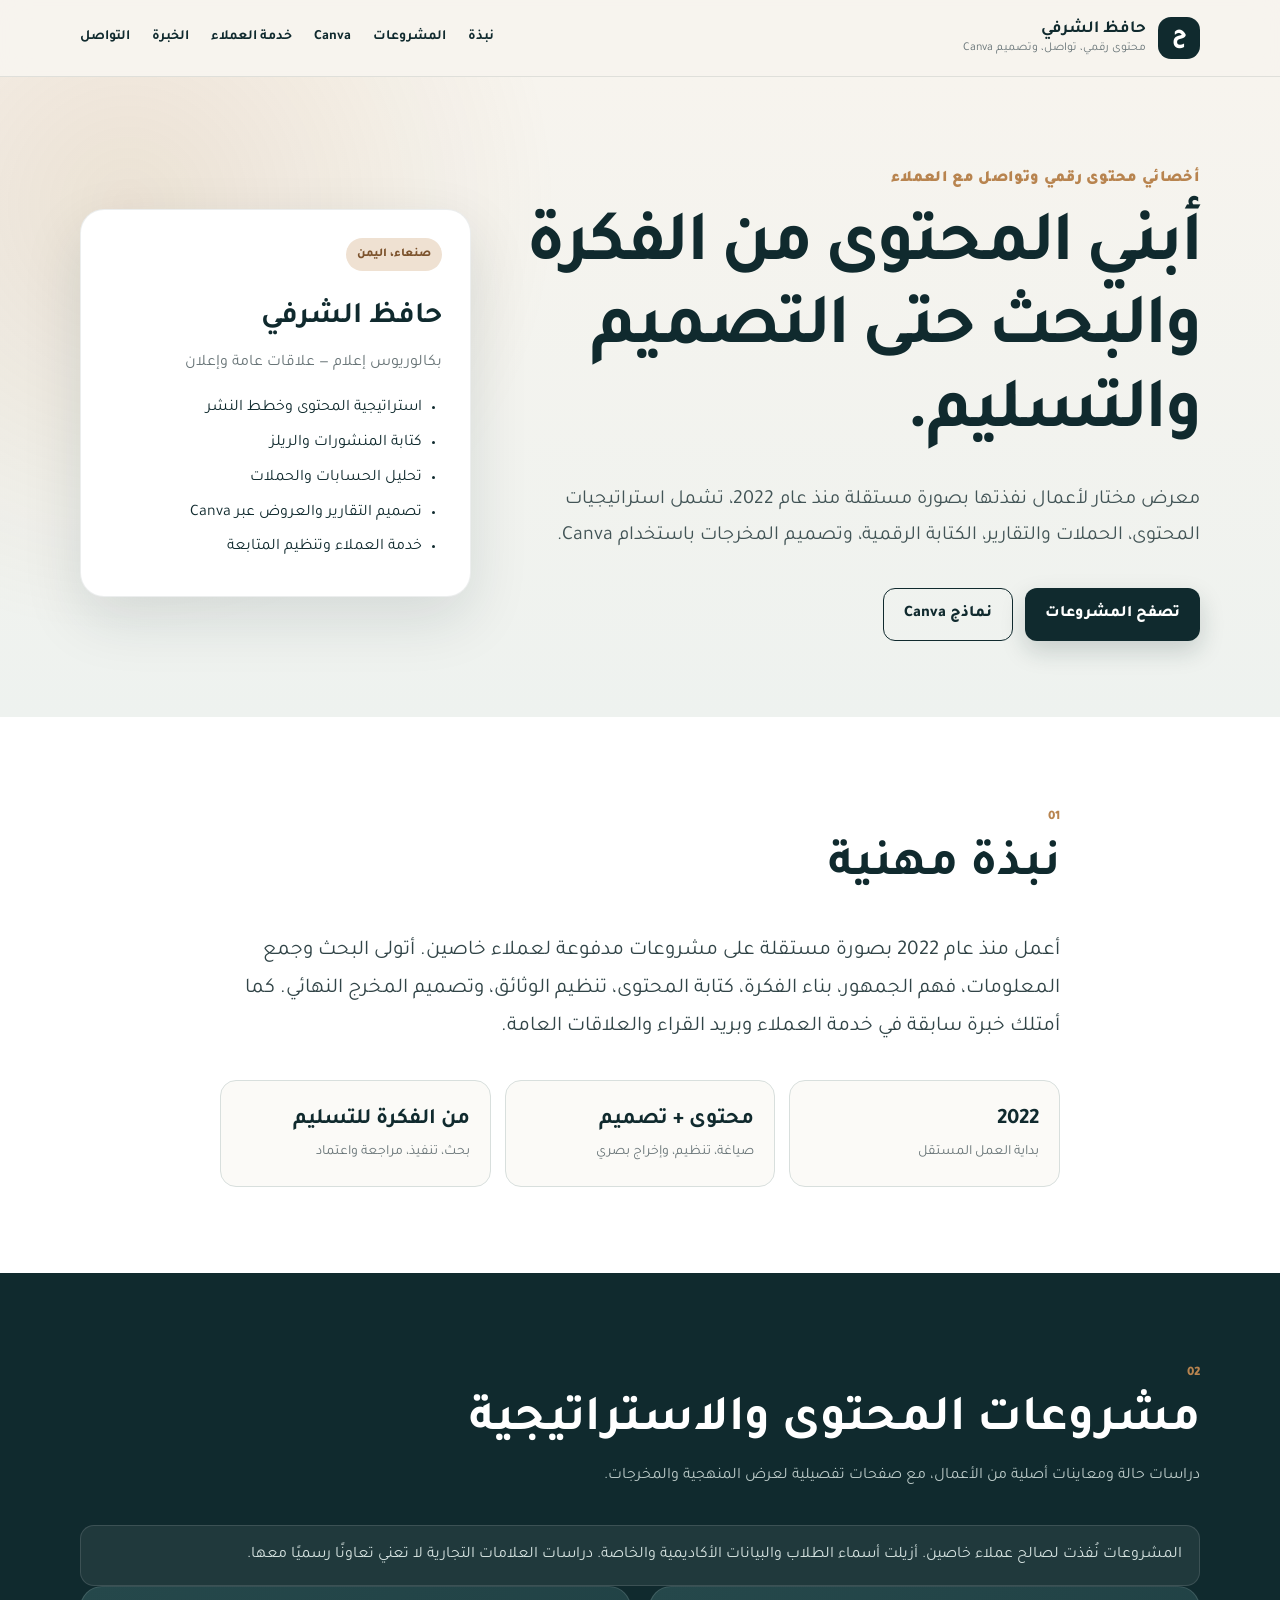
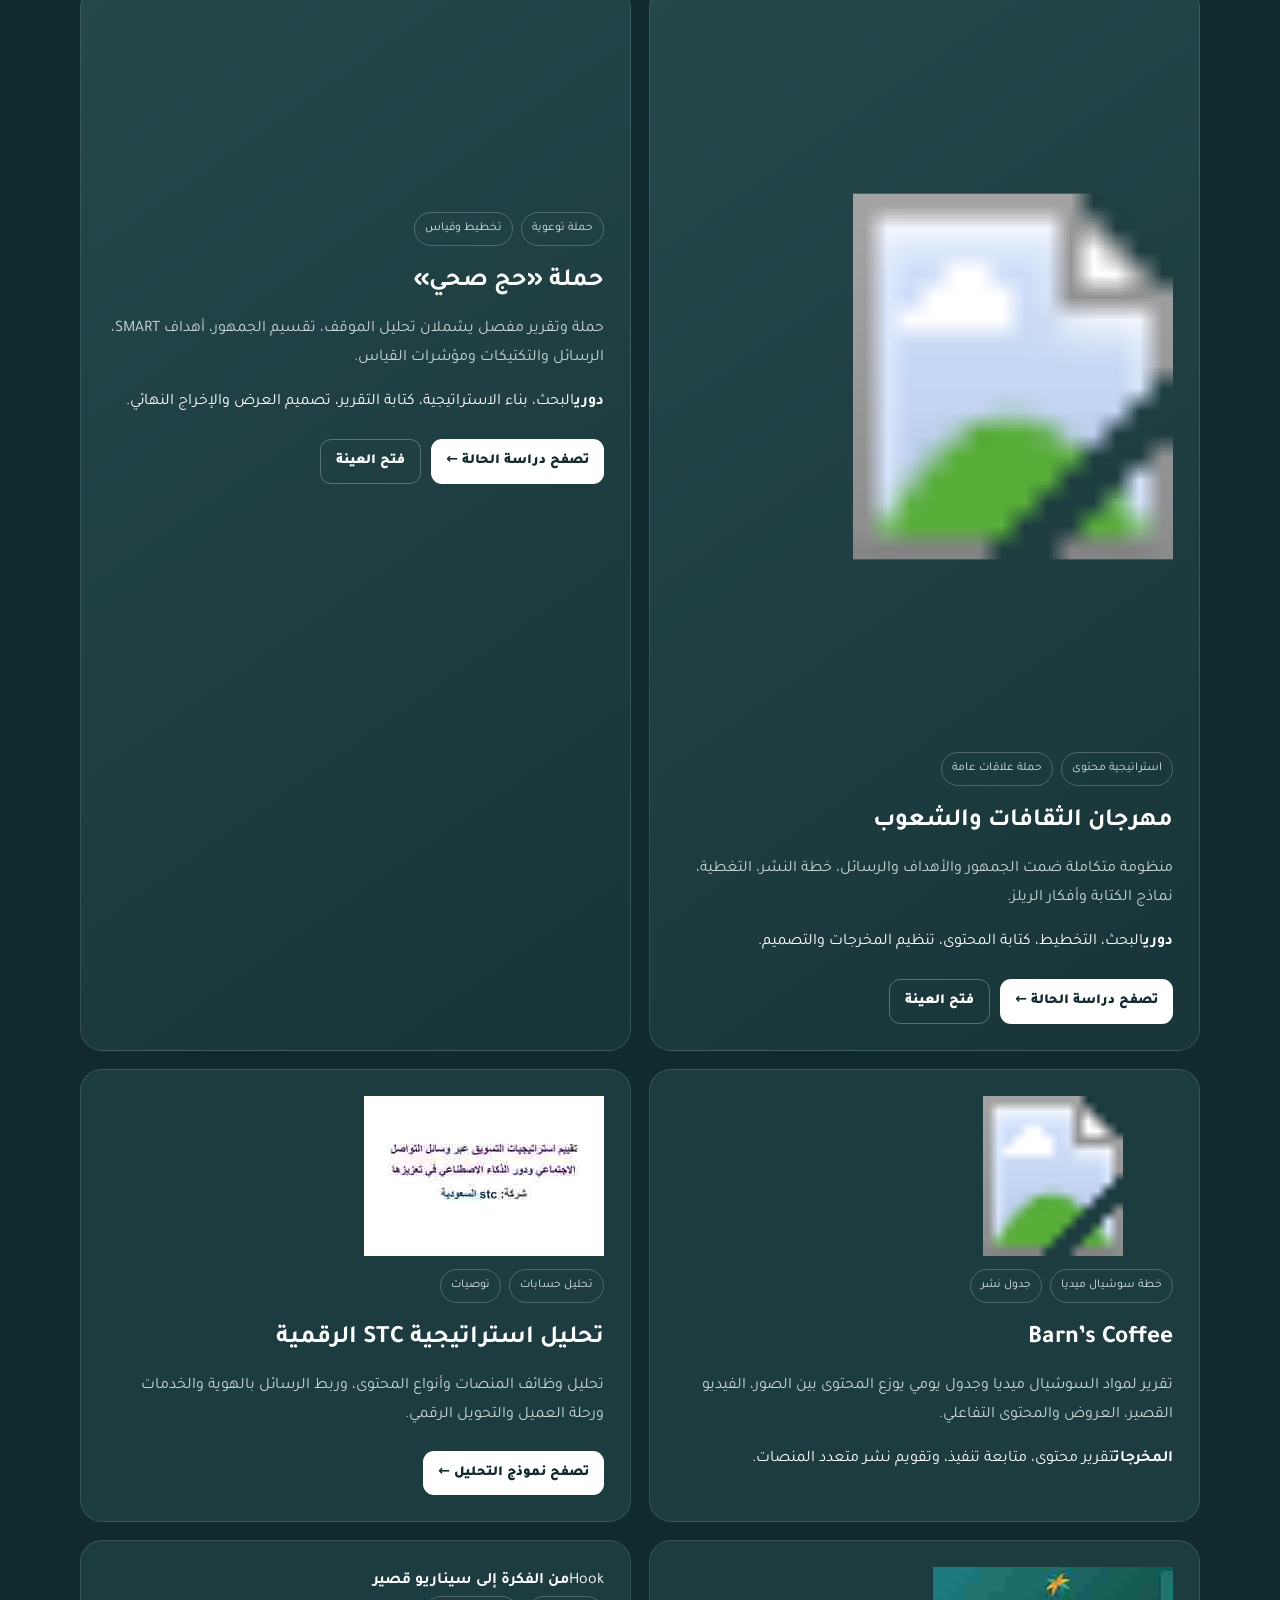
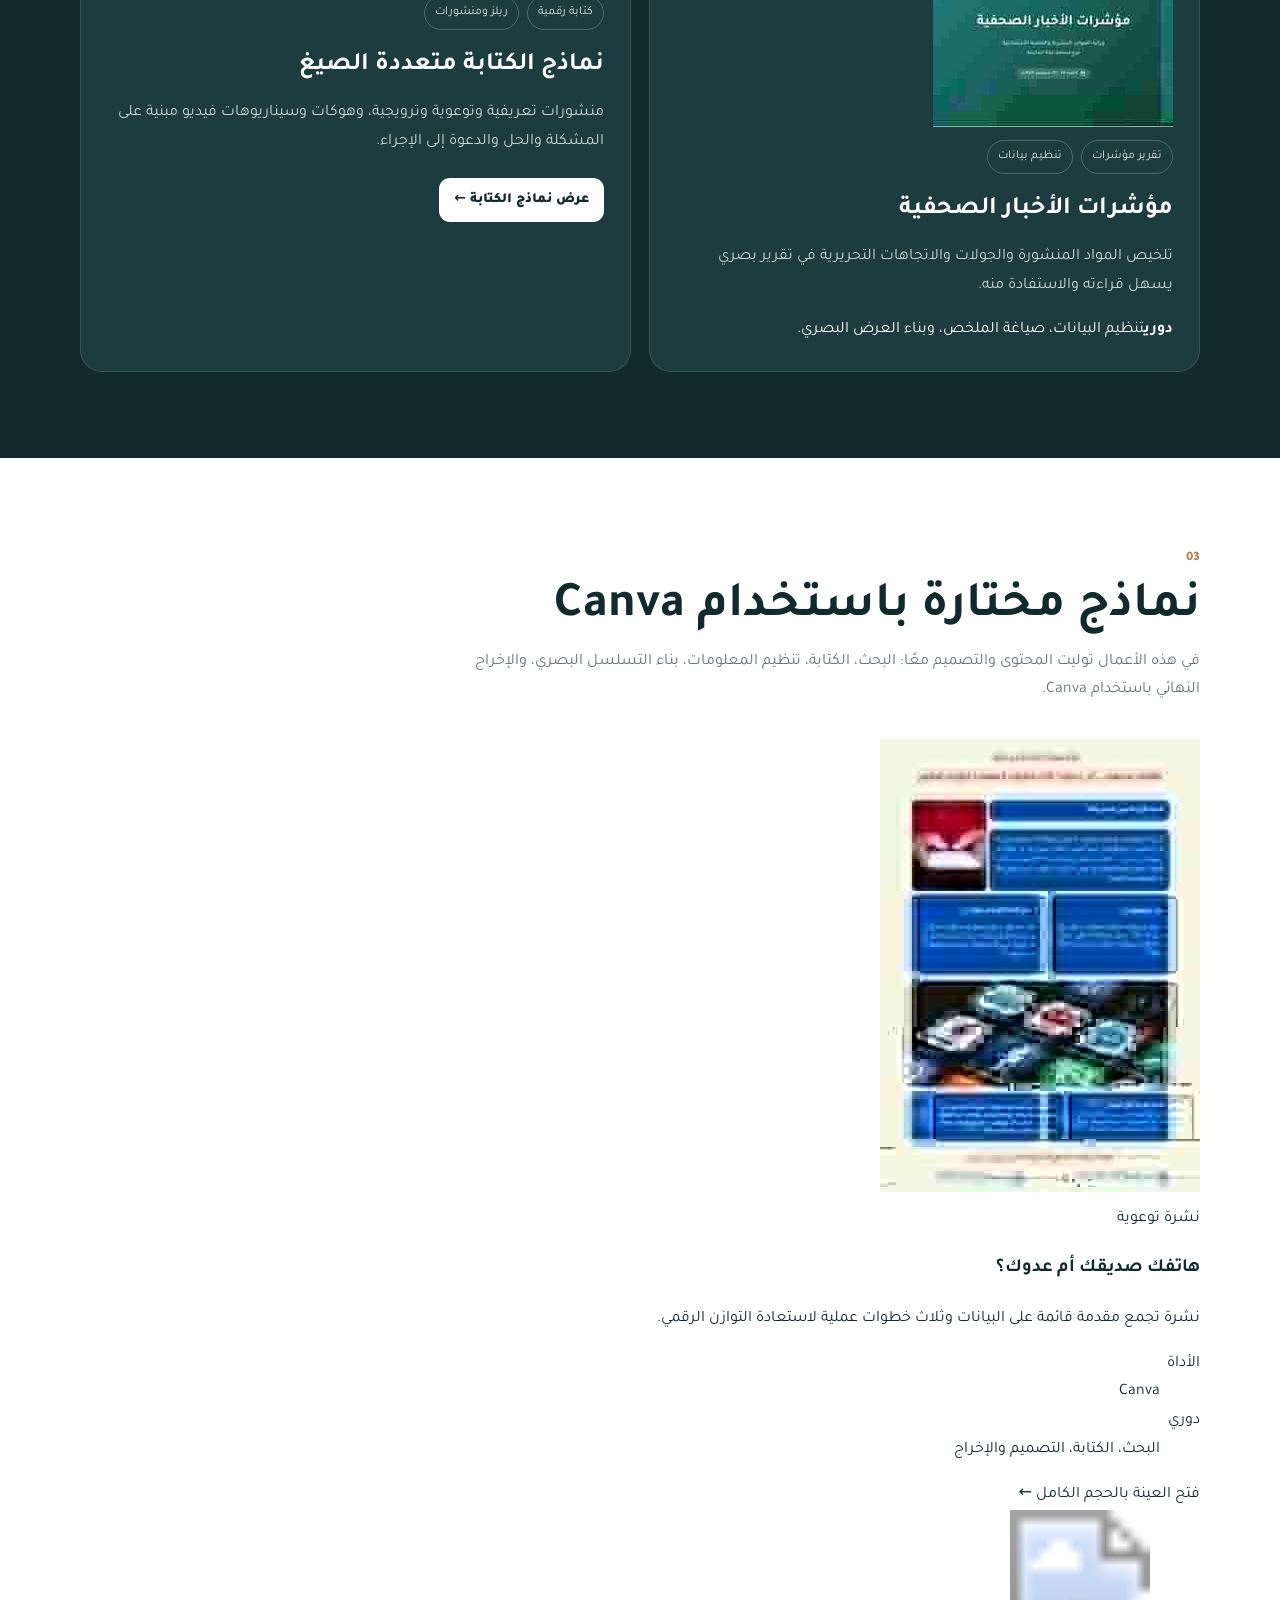
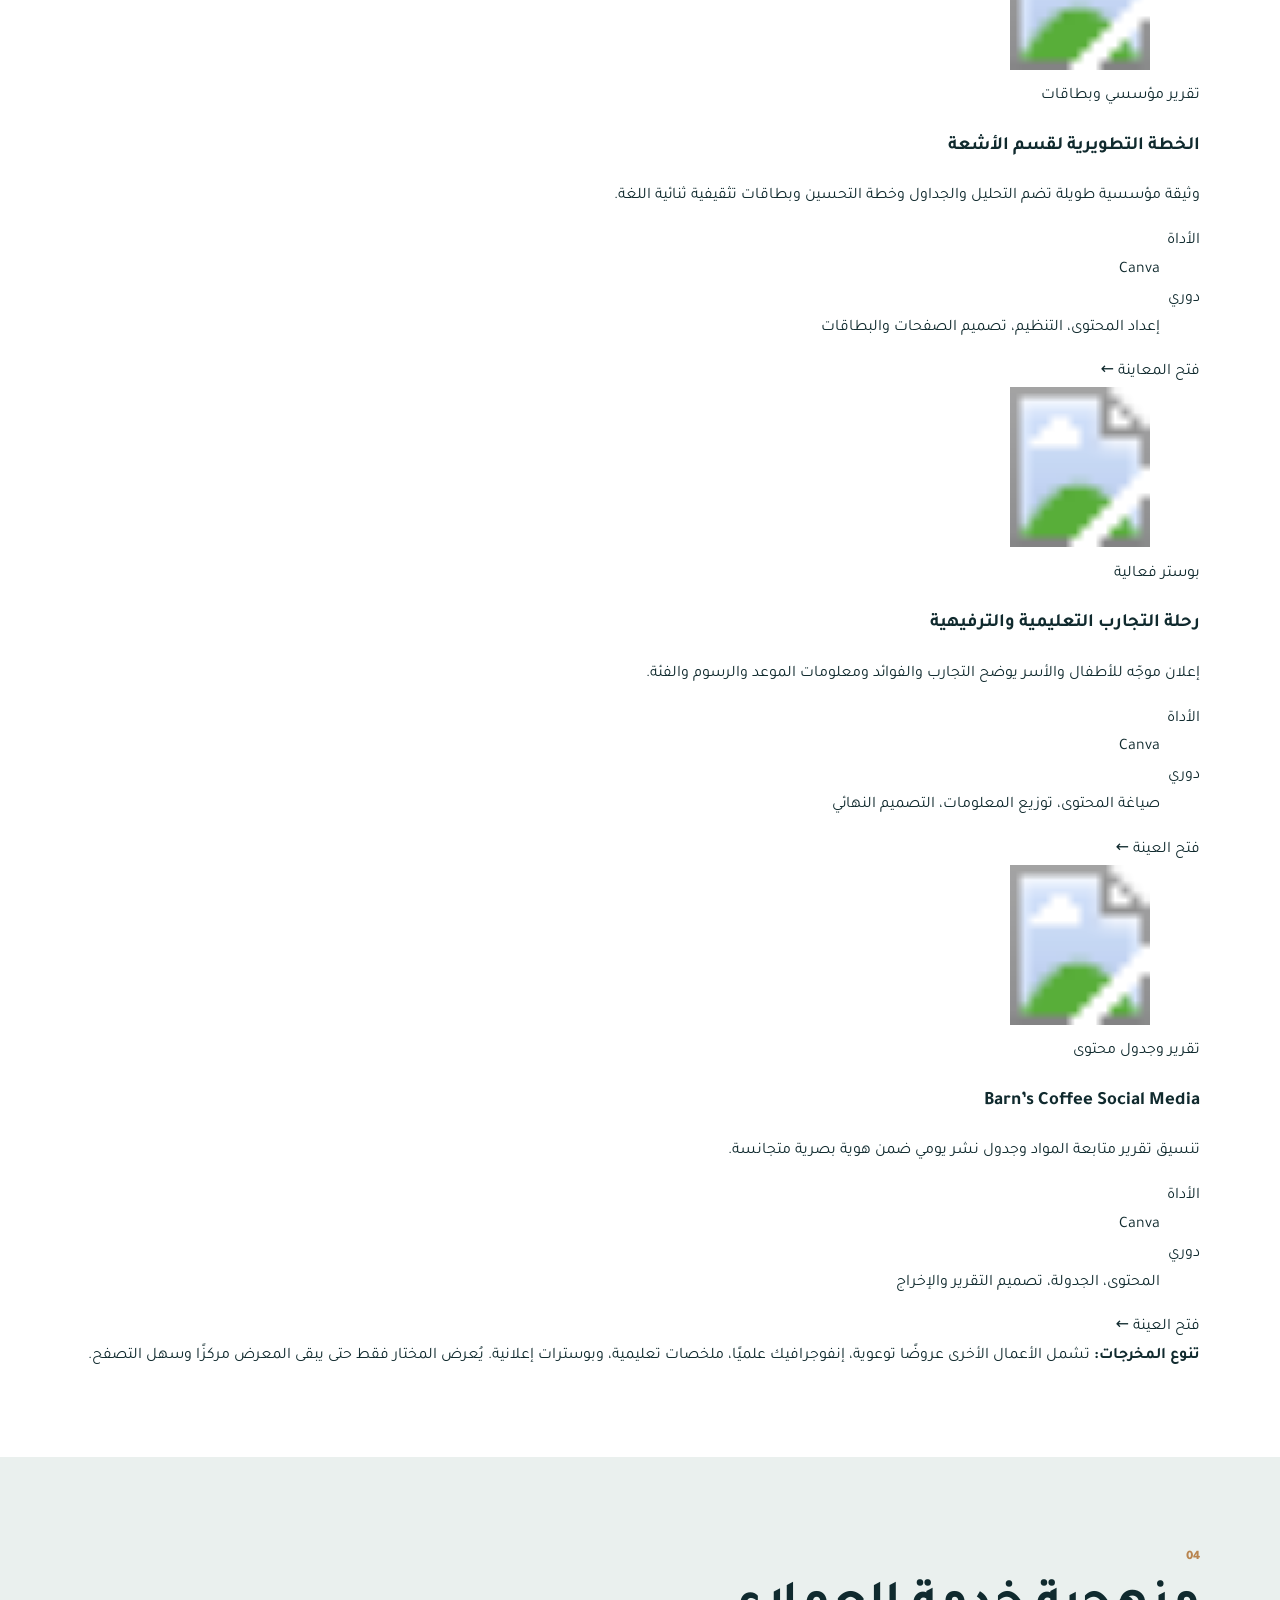
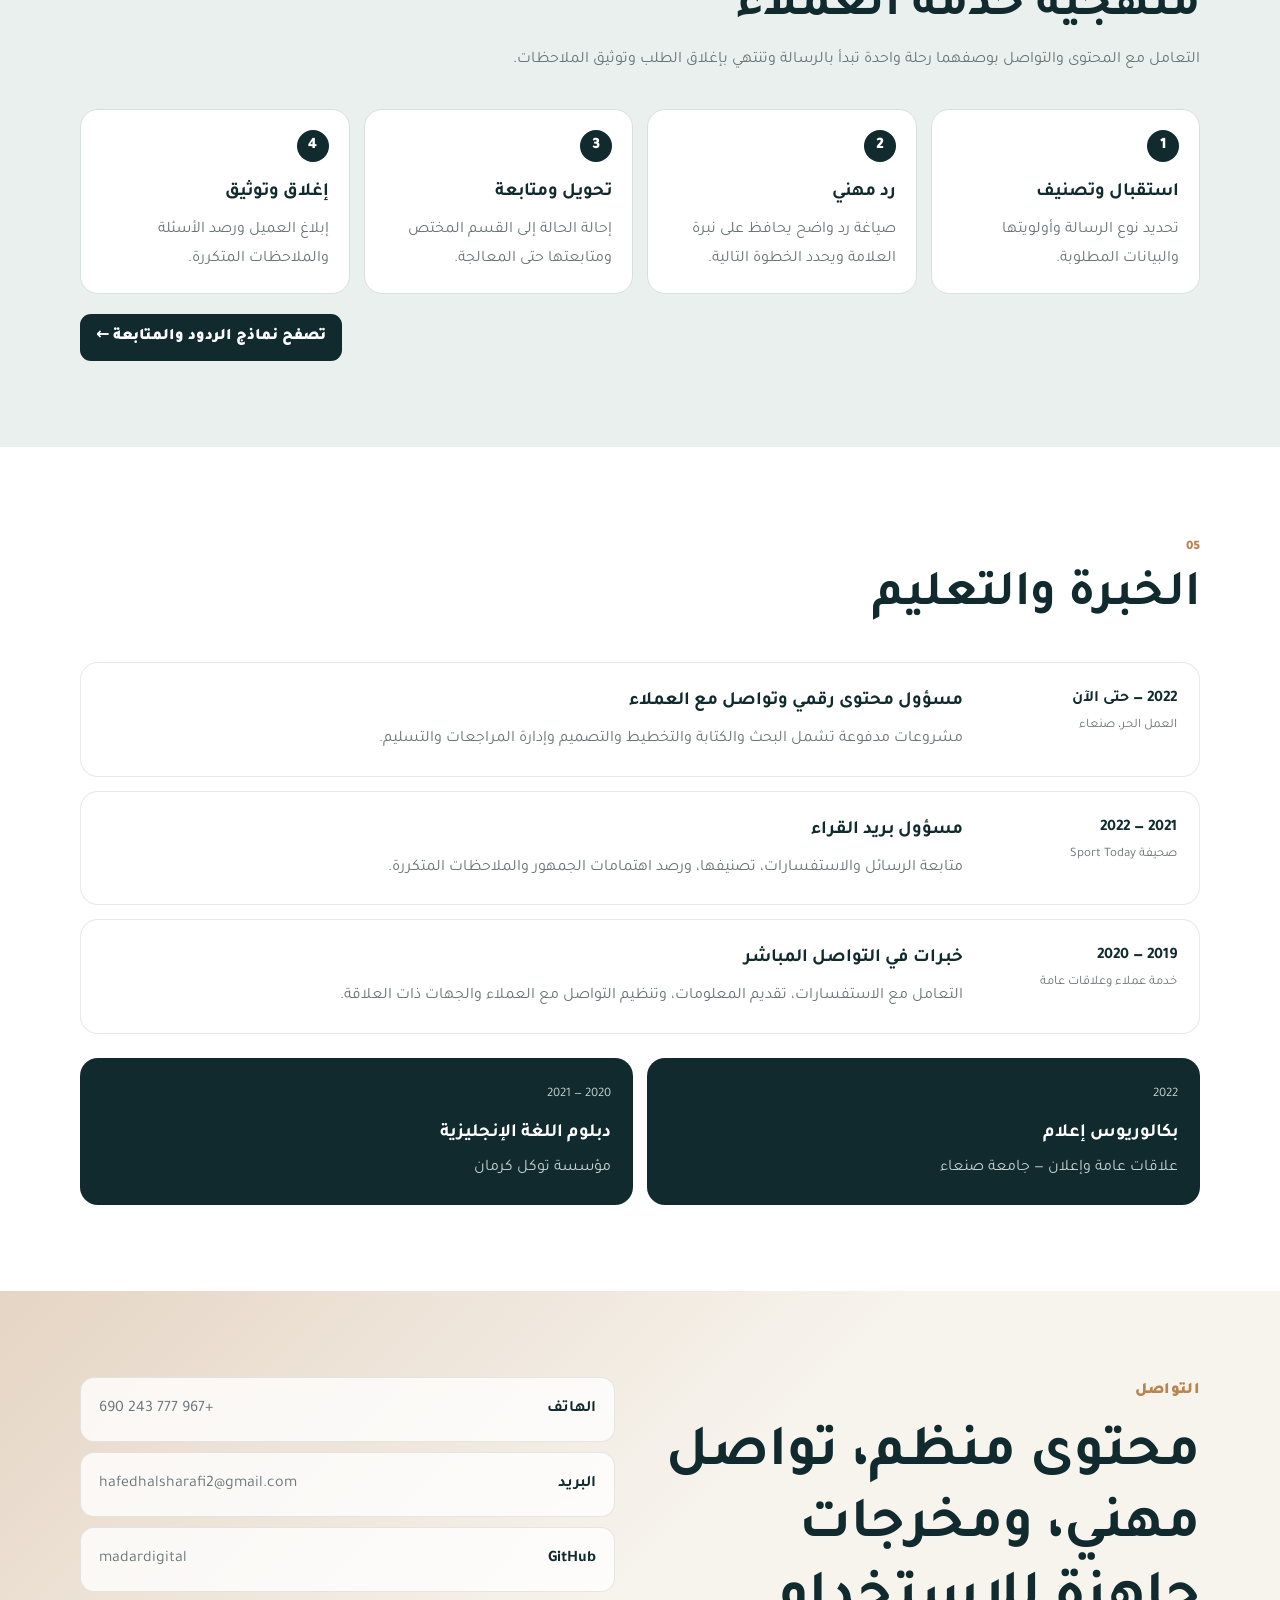
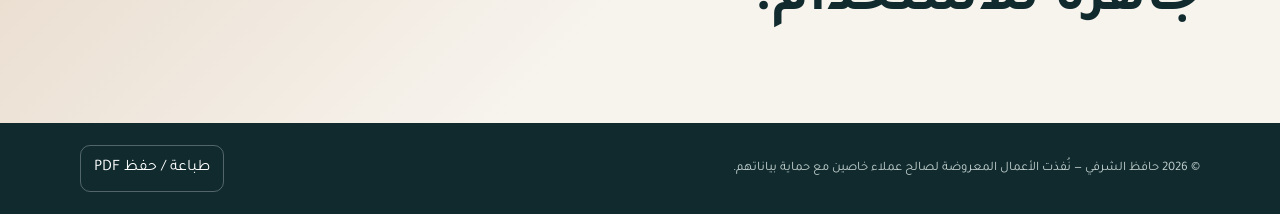
==== commit 21021b6d: "Build visual portfolio gallery with Canva samples" ====
--- a/content-customer-service/index.html
+++ b/content-customer-service/index.html
@@ -1 +1,145 @@
-<!DOCTYPE html><html lang="ar" dir="rtl"><head><meta charset="UTF-8"><meta name="viewport" content="width=device-width,initial-scale=1"><meta name="description" content="نماذج أعمال حافظ الشرفي في المحتوى الرقمي، خطط النشر، خدمة العملاء، وتحليل الأداء."><meta name="theme-color" content="#102a2e"><title>حافظ الشرفي | المحتوى الرقمي وخدمة العملاء</title><link rel="preconnect" href="https://fonts.googleapis.com"><link rel="preconnect" href="https://fonts.gstatic.com" crossorigin><link href="https://fonts.googleapis.com/css2?family=Tajawal:wght@400;500;600;700;800;900&display=swap" rel="stylesheet"><link rel="stylesheet" href="styles.css?v=2"><link rel="stylesheet" href="enhancements.css?v=2"></head><body><a class="skip-link" href="#main">الانتقال إلى المحتوى</a><header class="site-header"><div class="container nav-shell"><a class="brand" href="#top" aria-label="العودة إلى أعلى الصفحة"><span class="brand-mark" aria-hidden="true">ح</span><span><strong>حافظ الشرفي</strong><small>المحتوى الرقمي وخدمة العملاء</small></span></a><nav aria-label="التنقل الرئيسي"><a href="#about">نبذة</a><a href="#work">نماذج الأعمال</a><a href="#service">خدمة العملاء</a><a href="#experience">الخبرة</a><a href="#contact">التواصل</a></nav></div></header><main id="main"><section class="hero" id="top"><div class="container hero-grid"><div class="hero-copy"><p class="eyebrow">مسؤول محتوى إلكتروني وخدمة عملاء</p><h1>أحوّل الأفكار إلى محتوى منظم، والتفاعل إلى متابعة واضحة.</h1><p class="lead">خبرة مستقلة منذ عام 2022 في كتابة المحتوى، إعداد خطط النشر، تطوير الحملات، تنظيم ملاحظات العملاء، وتحليل الأداء بما يدعم صورة الجهة ورضا جمهورها.</p><div class="hero-actions"><a class="button primary" href="#work">تصفح نماذج الأعمال</a><a class="button secondary" href="mailto:hafedhalsharafi2@gmail.com">إرسال بريد</a></div></div><aside class="profile-card" aria-label="ملخص مهني"><span class="profile-badge">متاح للعمل في صنعاء</span><h2>حافظ الشرفي</h2><p>بكالوريوس إعلام — علاقات عامة وإعلان</p><ul><li>كتابة وتحرير المحتوى الرقمي</li><li>خطط المحتوى وجداول النشر</li><li>الردود ومتابعة طلبات العملاء</li><li>Canva والتنسيق مع التصميم</li><li>تقارير الأداء والتوصيات</li></ul></aside></div></section><section class="section light" id="about"><div class="container narrow"><div class="section-heading"><span>01</span><h2>نبذة مهنية</h2></div><p class="large-copy">أعمل منذ عام 2022 بصورة مستقلة على مشروعات محتوى واتصال لعملاء خاصين. يشمل دوري البحث، فهم الجمهور، بناء الفكرة، كتابة النصوص، إعداد خطط النشر، مراجعة المخرجات، وتنظيم الملاحظات حتى اعتماد النسخة النهائية. كما أمتلك خبرة سابقة في خدمة العملاء وبريد القراء، وهو ما يساعدني على التعامل مع المحتوى بوصفه جزءًا من تجربة العميل، لا مجرد مادة للنشر.</p><div class="fact-grid"><div><strong>2022</strong><span>بداية العمل المستقل</span></div><div><strong>متعدد المنصات</strong><span>فيسبوك، إنستغرام، تيك توك، X وتليجرام</span></div><div><strong>من الفكرة للتسليم</strong><span>بحث، كتابة، تنسيق، مراجعة ومتابعة</span></div></div></div></section><section class="section dark" id="work"><div class="container"><div class="section-heading on-dark"><span>02</span><h2>نماذج أعمال مختارة</h2><p>لم تعد هذه البطاقات أوصافًا مختصرة فقط؛ يمكن فتح كل نموذج وتصفح تفاصيله وعينات المحتوى داخله.</p></div><div class="browse-note">جميع النماذج أُعيد تقديمها بصيغة مهنية تحافظ على خصوصية العملاء، مع إزالة أسماء الطلاب والبيانات الأكاديمية وأي معلومات داخلية.</div><div class="preview-strip"><a href="projects/festival.html"><span>استراتيجية محتوى</span>مهرجان الثقافات والشعوب</a><a href="projects/hajj-health.html"><span>حملة وتقرير</span>حج صحي</a><a href="projects/writing-samples.html"><span>كتابة رقمية</span>منشورات وهوكات وريلز</a><a href="projects/content-analysis.html"><span>تحليل وتوصيات</span>استراتيجية محتوى</a></div><div class="project-grid" style="margin-top:20px"><article class="project-card featured"><div class="project-topline"><span>استراتيجية محتوى</span><span>فعالية ثقافية</span></div><h3>خطة محتوى مهرجان الثقافات والشعوب</h3><p>تصور متكامل للمحتوى قبل الفعالية وأثناءها وبعدها، بهدف تحويل الاهتمام الرقمي إلى حضور وتفاعل مجتمعي.</p><h4>يتضمن النموذج</h4><ul><li>الجمهور ومحاور المحتوى والمنصات.</li><li>تقويم نشر تشغيلي.</li><li>تغريدات تسويقية فعلية.</li><li>حملة عدّ تنازلي وأفكار ريلز.</li></ul><div class="proof">يثبت القدرة على إدارة محتوى فعالية كاملة، لا كتابة منشورات منفردة فقط.</div><div class="project-actions"><a class="project-link" href="projects/festival.html">تصفح النموذج كاملًا ←</a></div></article><article class="project-card featured"><div class="project-topline"><span>حملة توعوية</span><span>تخطيط وقياس</span></div><h3>حملة «حج صحي» والتقرير الاستراتيجي</h3><p>خطة حملة صحية متعددة القنوات مبنية على تحليل المخاطر والسلوك والجمهور، مع رسائل وأهداف قابلة للقياس.</p><h4>يتضمن النموذج</h4><ul><li>تحليل الموقف والفجوات.</li><li>تقسيم الجمهور وأهداف SMART.</li><li>رسائل وتكتيكات رقمية وميدانية.</li><li>خطة زمنية ومؤشرات أداء.</li></ul><div class="proof">يثبت القدرة على تحويل موضوع معقد إلى خطة اتصال قابلة للتنفيذ والمتابعة.</div><div class="project-actions"><a class="project-link" href="projects/hajj-health.html">تصفح التقرير داخل المعرض ←</a></div></article><article class="project-card"><div class="project-topline"><span>كتابة رقمية</span><span>منشورات وريلز</span></div><h3>نماذج كتابة المحتوى متعدد الصيغ</h3><p>محتوى تعريفي وتوعوي وترويجي وتفاعلي، إلى جانب هوكات وسيناريوهات قصيرة تراعي طبيعة المنصة والهدف.</p><div class="sample-list"><p><strong>هوك:</strong> كيف تحصل على ما تحتاجه دون أن تدفع المبلغ كاملًا دفعة واحدة؟</p><p><strong>ريلز:</strong> مشكلة في البداية، حل في الوسط، وإجراء واضح في النهاية.</p></div><div class="project-actions"><a class="project-link" href="projects/writing-samples.html">عرض نماذج الكتابة والسيناريوهات ←</a></div></article><article class="project-card"><div class="project-topline"><span>تحليل محتوى</span><span>توصيات</span></div><h3>تحليل استراتيجية محتوى على وسائل التواصل</h3><p>تصنيف المحتوى بحسب وظيفته، وربط كل نوع بهدفه ورحلة الجمهور، ثم اقتراح فرص تحسين قابلة للتطبيق.</p><ul><li>وظيفة كل منصة ونوع المحتوى.</li><li>قراءة التفاعل والتحويل.</li><li>رحلة العميل والتوصيات.</li></ul><div class="project-actions"><a class="project-link" href="projects/content-analysis.html">تصفح نموذج التحليل ←</a></div></article></div></div></section><section class="section light" id="service"><div class="container"><div class="section-heading"><span>03</span><h2>منهجية خدمة العملاء</h2><p>تواصل مهني يبدأ من فهم الطلب وينتهي بإغلاقه وتوثيق الملاحظات.</p></div><div class="workflow"><article><span>1</span><h3>استقبال وتصنيف</h3><p>تحديد نوع الرسالة: استفسار، طلب، شكوى، متابعة أو ملاحظة.</p></article><article><span>2</span><h3>رد واضح وسريع</h3><p>صياغة رد مهني يحافظ على نبرة الجهة ويشرح الخطوة التالية.</p></article><article><span>3</span><h3>تحويل ومتابعة</h3><p>إحالة الطلب إلى القسم المختص مع تسجيل بيانات الحالة وأولويتها.</p></article><article><span>4</span><h3>إغلاق وتوثيق</h3><p>التأكد من معالجة الطلب وإبلاغ العميل ورصد الملاحظات المتكررة.</p></article></div><div class="response-table-wrap"><table><thead><tr><th>نوع الطلب</th><th>نموذج الرد</th><th>الإجراء</th></tr></thead><tbody><tr><td>استفسار عن خدمة</td><td>أهلًا بك، نشكرك على تواصلك. يسعدنا توضيح تفاصيل الخدمة...</td><td>إرسال المعلومات وتحديد الخطوة التالية</td></tr><tr><td>تأخر طلب</td><td>نعتذر عن التأخير. جارٍ التحقق من حالة الطلب وسنوافيك بالتحديث...</td><td>التواصل مع القسم المختص والمتابعة</td></tr><tr><td>شكوى</td><td>نقدر ملاحظتك ونعتذر عن التجربة. تم تسجيل الحالة لمراجعتها...</td><td>تصعيد الحالة وتوثيقها حتى الإغلاق</td></tr><tr><td>تعليق إيجابي</td><td>شكرًا لك. سعداء بأن الخدمة نالت رضاك، ونقدر مشاركتك تجربتك معنا.</td><td>توثيق التقييم والرد باسم الجهة</td></tr></tbody></table></div><div class="service-more"><a href="projects/customer-service.html">تصفح دليل الردود والمتابعة الكامل ←</a></div></div></section><section class="section soft" id="experience"><div class="container"><div class="section-heading"><span>04</span><h2>الخبرة والتعليم</h2></div><div class="timeline"><article><div><strong>2022 — حتى الآن</strong><span>صنعاء، اليمن</span></div><section><h3>مسؤول محتوى رقمي وتواصل مع العملاء — مستقل</h3><p>إعداد المحتوى وخطط النشر، تطوير الأفكار، تنظيم المراجعات، تحليل الحسابات، وإدارة متطلبات العملاء حتى اعتماد المخرجات.</p></section></article><article><div><strong>2021 — 2022</strong><span>Sport Today</span></div><section><h3>مسؤول بريد القراء</h3><p>متابعة الرسائل والاستفسارات، تصنيفها، ورصد الموضوعات المتكررة لدعم تنظيم التواصل مع الجمهور.</p></section></article><article><div><strong>2020</strong><span>صنعاء</span></div><section><h3>العلاقات العامة والتواصل</h3><p>دعم تنظيم المواد الاتصالية والتواصل مع العملاء والجهات ذات العلاقة.</p></section></article><article><div><strong>2019</strong><span>المستشفى السعودي الألماني</span></div><section><h3>خدمة العملاء</h3><p>استقبال الاستفسارات وتقديم المعلومات والتوجيه المناسب وفق احتياج العميل.</p></section></article></div><div class="education-grid"><article><span>التعليم</span><h3>بكالوريوس إعلام — علاقات عامة وإعلان</h3><p>كلية الإعلام، جامعة صنعاء | 2022</p></article><article><span>اللغة</span><h3>دبلوم اللغة الإنجليزية</h3><p>مؤسسة توكل كرمان | 2020–2021</p></article></div></div></section><section class="section contact" id="contact"><div class="container contact-grid"><div><p class="eyebrow">التواصل</p><h2>جاهز للمساهمة في تنظيم المحتوى وتحسين تجربة العملاء.</h2><p>تتوفر نماذج وتقارير إضافية عند الطلب.</p></div><div class="contact-links"><a href="tel:+967777243690"><span>الهاتف</span><strong dir="ltr">+967 777 243 690</strong></a><a href="mailto:hafedhalsharafi2@gmail.com"><span>البريد الإلكتروني</span><strong dir="ltr">hafedhalsharafi2@gmail.com</strong></a><a href="https://wa.me/967777243690"><span>واتساب</span><strong>بدء محادثة</strong></a></div></div></section></main><footer><div class="container"><p>© 2026 حافظ الشرفي — نماذج المحتوى الرقمي وخدمة العملاء</p><button type="button" onclick="window.print()">طباعة / حفظ PDF</button></div></footer></body></html>+<!DOCTYPE html>
+<html lang="ar" dir="rtl">
+<head>
+  <meta charset="UTF-8">
+  <meta name="viewport" content="width=device-width, initial-scale=1.0">
+  <meta name="description" content="معرض أعمال حافظ الشرفي في المحتوى الرقمي، استراتيجيات التواصل، خدمة العملاء، وتصميم Canva.">
+  <meta name="theme-color" content="#102a2e">
+  <title>حافظ الشرفي | معرض المحتوى الرقمي وCanva</title>
+  <link rel="preconnect" href="https://fonts.googleapis.com">
+  <link rel="preconnect" href="https://fonts.gstatic.com" crossorigin>
+  <link href="https://fonts.googleapis.com/css2?family=Tajawal:wght@400;500;600;700;800;900&display=swap" rel="stylesheet">
+  <link rel="stylesheet" href="styles.css?v=3">
+  <link rel="stylesheet" href="enhancements.css?v=3">
+</head>
+<body>
+<a class="skip-link" href="#main">الانتقال إلى المحتوى</a>
+<header class="site-header">
+  <div class="container nav-shell">
+    <a class="brand" href="#top" aria-label="العودة إلى أعلى الصفحة"><span class="brand-mark">ح</span><span><strong>حافظ الشرفي</strong><small>محتوى رقمي، تواصل، وتصميم Canva</small></span></a>
+    <nav aria-label="التنقل الرئيسي"><a href="#about">نبذة</a><a href="#work">المشروعات</a><a href="#canva">Canva</a><a href="#service">خدمة العملاء</a><a href="#experience">الخبرة</a><a href="#contact">التواصل</a></nav>
+  </div>
+</header>
+<main id="main">
+  <section class="hero" id="top">
+    <div class="container hero-grid">
+      <div class="hero-copy">
+        <p class="eyebrow">أخصائي محتوى رقمي وتواصل مع العملاء</p>
+        <h1>أبني المحتوى من الفكرة والبحث حتى التصميم والتسليم.</h1>
+        <p class="lead">معرض مختار لأعمال نفذتها بصورة مستقلة منذ عام 2022، تشمل استراتيجيات المحتوى، الحملات والتقارير، الكتابة الرقمية، وتصميم المخرجات باستخدام Canva.</p>
+        <div class="hero-actions"><a class="button primary" href="#work">تصفح المشروعات</a><a class="button secondary" href="#canva">نماذج Canva</a></div>
+      </div>
+      <aside class="profile-card" aria-label="ملخص مهني">
+        <span class="profile-badge">صنعاء، اليمن</span>
+        <h2>حافظ الشرفي</h2>
+        <p>بكالوريوس إعلام — علاقات عامة وإعلان</p>
+        <ul><li>استراتيجية المحتوى وخطط النشر</li><li>كتابة المنشورات والريلز</li><li>تحليل الحسابات والحملات</li><li>تصميم التقارير والعروض عبر Canva</li><li>خدمة العملاء وتنظيم المتابعة</li></ul>
+      </aside>
+    </div>
+  </section>
+
+  <section class="section light" id="about">
+    <div class="container narrow">
+      <div class="section-heading"><span>01</span><h2>نبذة مهنية</h2></div>
+      <p class="large-copy">أعمل منذ عام 2022 بصورة مستقلة على مشروعات مدفوعة لعملاء خاصين. أتولى البحث وجمع المعلومات، فهم الجمهور، بناء الفكرة، كتابة المحتوى، تنظيم الوثائق، وتصميم المخرج النهائي. كما أمتلك خبرة سابقة في خدمة العملاء وبريد القراء والعلاقات العامة.</p>
+      <div class="fact-grid"><div><strong>2022</strong><span>بداية العمل المستقل</span></div><div><strong>محتوى + تصميم</strong><span>صياغة، تنظيم، وإخراج بصري</span></div><div><strong>من الفكرة للتسليم</strong><span>بحث، تنفيذ، مراجعة واعتماد</span></div></div>
+    </div>
+  </section>
+
+  <section class="section dark" id="work">
+    <div class="container">
+      <div class="section-heading on-dark"><span>02</span><h2>مشروعات المحتوى والاستراتيجية</h2><p>دراسات حالة ومعاينات أصلية من الأعمال، مع صفحات تفصيلية لعرض المنهجية والمخرجات.</p></div>
+      <div class="browse-note">المشروعات نُفذت لصالح عملاء خاصين. أزيلت أسماء الطلاب والبيانات الأكاديمية والخاصة. دراسات العلامات التجارية لا تعني تعاونًا رسميًا معها.</div>
+      <div class="project-grid visual-projects">
+        <article class="project-card featured">
+          <a class="work-visual portrait" href="assets/festival-showcase.svg" target="_blank" rel="noopener"><img src="assets/festival-showcase.svg" alt="معاينة أصلية من حملة مهرجان الثقافات والشعوب"></a>
+          <div class="project-topline"><span>استراتيجية محتوى</span><span>حملة علاقات عامة</span></div>
+          <h3>مهرجان الثقافات والشعوب</h3>
+          <p>منظومة متكاملة ضمت الجمهور والأهداف والرسائل، خطة النشر، التغطية، نماذج الكتابة وأفكار الريلز.</p>
+          <div class="tool-meta"><b>دوري</b><span>البحث، التخطيط، كتابة المحتوى، تنظيم المخرجات والتصميم.</span></div>
+          <div class="project-actions"><a class="project-link" href="projects/festival.html">تصفح دراسة الحالة ←</a><a class="project-link secondary" href="assets/festival-showcase.svg" target="_blank">فتح العينة</a></div>
+        </article>
+
+        <article class="project-card featured">
+          <a class="work-visual" href="assets/hajj-showcase.svg" target="_blank" rel="noopener"><img src="assets/hajj-showcase.svg" alt="معاينة أصلية من حملة حج صحي"></a>
+          <div class="project-topline"><span>حملة توعوية</span><span>تخطيط وقياس</span></div>
+          <h3>حملة «حج صحي»</h3>
+          <p>حملة وتقرير مفصل يشملان تحليل الموقف، تقسيم الجمهور، أهداف SMART، الرسائل والتكتيكات ومؤشرات القياس.</p>
+          <div class="tool-meta"><b>دوري</b><span>البحث، بناء الاستراتيجية، كتابة التقرير، تصميم العرض والإخراج النهائي.</span></div>
+          <div class="project-actions"><a class="project-link" href="projects/hajj-health.html">تصفح دراسة الحالة ←</a><a class="project-link secondary" href="assets/hajj-showcase.svg" target="_blank">فتح العينة</a></div>
+        </article>
+
+        <article class="project-card">
+          <a class="work-visual" href="assets/canva-barns-thumb.svg" target="_blank" rel="noopener"><img src="assets/canva-barns-thumb.svg" alt="معاينة من تقرير وخطة محتوى Barns Coffee"></a>
+          <div class="project-topline"><span>خطة سوشيال ميديا</span><span>جدول نشر</span></div>
+          <h3>Barn’s Coffee</h3>
+          <p>تقرير لمواد السوشيال ميديا وجدول يومي يوزع المحتوى بين الصور، الفيديو القصير، العروض والمحتوى التفاعلي.</p>
+          <div class="tool-meta"><b>المخرجات</b><span>تقرير محتوى، متابعة تنفيذ، وتقويم نشر متعدد المنصات.</span></div>
+        </article>
+
+        <article class="project-card">
+          <a class="work-visual" href="assets/analysis-thumb.svg" target="_blank" rel="noopener"><img src="assets/analysis-thumb.svg" alt="معاينة من تحليل استراتيجية المحتوى على وسائل التواصل"></a>
+          <div class="project-topline"><span>تحليل حسابات</span><span>توصيات</span></div>
+          <h3>تحليل استراتيجية STC الرقمية</h3>
+          <p>تحليل وظائف المنصات وأنواع المحتوى، وربط الرسائل بالهوية والخدمات ورحلة العميل والتحويل الرقمي.</p>
+          <div class="project-actions"><a class="project-link" href="projects/content-analysis.html">تصفح نموذج التحليل ←</a></div>
+        </article>
+
+        <article class="project-card">
+          <a class="work-visual" href="assets/news-report-thumb.svg" target="_blank" rel="noopener"><img src="assets/news-report-thumb.svg" alt="معاينة من تقرير مؤشرات الأخبار الصحفية"></a>
+          <div class="project-topline"><span>تقرير مؤشرات</span><span>تنظيم بيانات</span></div>
+          <h3>مؤشرات الأخبار الصحفية</h3>
+          <p>تلخيص المواد المنشورة والجولات والاتجاهات التحريرية في تقرير بصري يسهل قراءته والاستفادة منه.</p>
+          <div class="tool-meta"><b>دوري</b><span>تنظيم البيانات، صياغة الملخص، وبناء العرض البصري.</span></div>
+        </article>
+
+        <article class="project-card">
+          <div class="text-cover"><span>Hook</span><strong>من الفكرة إلى سيناريو قصير</strong></div>
+          <div class="project-topline"><span>كتابة رقمية</span><span>ريلز ومنشورات</span></div>
+          <h3>نماذج الكتابة متعددة الصيغ</h3>
+          <p>منشورات تعريفية وتوعوية وترويجية، وهوكات وسيناريوهات فيديو مبنية على المشكلة والحل والدعوة إلى الإجراء.</p>
+          <div class="project-actions"><a class="project-link" href="projects/writing-samples.html">عرض نماذج الكتابة ←</a></div>
+        </article>
+      </div>
+    </div>
+  </section>
+
+  <section class="section light" id="canva">
+    <div class="container">
+      <div class="section-heading"><span>03</span><h2>نماذج مختارة باستخدام Canva</h2><p>في هذه الأعمال توليت المحتوى والتصميم معًا: البحث، الكتابة، تنظيم المعلومات، بناء التسلسل البصري، والإخراج النهائي باستخدام Canva.</p></div>
+      <div class="canva-grid">
+        <article class="canva-card"><a href="assets/canva-aware-thumb.svg" target="_blank"><img src="assets/canva-aware-thumb.svg" alt="نشرة واعي رقميا"></a><div><span class="canva-type">نشرة توعوية</span><h3>هاتفك صديقك أم عدوك؟</h3><p>نشرة تجمع مقدمة قائمة على البيانات وثلاث خطوات عملية لاستعادة التوازن الرقمي.</p><dl><dt>الأداة</dt><dd>Canva</dd><dt>دوري</dt><dd>البحث، الكتابة، التصميم والإخراج</dd></dl><a class="sample-open" href="assets/canva-aware-thumb.svg" target="_blank">فتح العينة بالحجم الكامل ←</a></div></article>
+
+        <article class="canva-card"><a href="assets/canva-radiology-thumb.svg" target="_blank"><img src="assets/canva-radiology-thumb.svg" alt="الخطة التطويرية لقسم الأشعة"></a><div><span class="canva-type">تقرير مؤسسي وبطاقات</span><h3>الخطة التطويرية لقسم الأشعة</h3><p>وثيقة مؤسسية طويلة تضم التحليل والجداول وخطة التحسين وبطاقات تثقيفية ثنائية اللغة.</p><dl><dt>الأداة</dt><dd>Canva</dd><dt>دوري</dt><dd>إعداد المحتوى، التنظيم، تصميم الصفحات والبطاقات</dd></dl><a class="sample-open" href="assets/canva-radiology-thumb.svg" target="_blank">فتح المعاينة ←</a></div></article>
+
+        <article class="canva-card"><a href="assets/canva-trip-thumb.svg" target="_blank"><img src="assets/canva-trip-thumb.svg" alt="بوستر رحلة التجارب التعليمية والترفيهية"></a><div><span class="canva-type">بوستر فعالية</span><h3>رحلة التجارب التعليمية والترفيهية</h3><p>إعلان موجّه للأطفال والأسر يوضح التجارب والفوائد ومعلومات الموعد والرسوم والفئة.</p><dl><dt>الأداة</dt><dd>Canva</dd><dt>دوري</dt><dd>صياغة المحتوى، توزيع المعلومات، التصميم النهائي</dd></dl><a class="sample-open" href="assets/canva-trip-thumb.svg" target="_blank">فتح العينة ←</a></div></article>
+
+        <article class="canva-card"><a href="assets/canva-barns-thumb.svg" target="_blank"><img src="assets/canva-barns-thumb.svg" alt="تقرير محتوى Barns Coffee"></a><div><span class="canva-type">تقرير وجدول محتوى</span><h3>Barn’s Coffee Social Media</h3><p>تنسيق تقرير متابعة المواد وجدول نشر يومي ضمن هوية بصرية متجانسة.</p><dl><dt>الأداة</dt><dd>Canva</dd><dt>دوري</dt><dd>المحتوى، الجدولة، تصميم التقرير والإخراج</dd></dl><a class="sample-open" href="assets/canva-barns-thumb.svg" target="_blank">فتح العينة ←</a></div></article>
+      </div>
+      <div class="canva-note"><strong>تنوع المخرجات:</strong> تشمل الأعمال الأخرى عروضًا توعوية، إنفوجرافيك علميًا، ملخصات تعليمية، وبوسترات إعلانية. يُعرض المختار فقط حتى يبقى المعرض مركزًا وسهل التصفح.</div>
+    </div>
+  </section>
+
+  <section class="section soft" id="service">
+    <div class="container">
+      <div class="section-heading"><span>04</span><h2>منهجية خدمة العملاء</h2><p>التعامل مع المحتوى والتواصل بوصفهما رحلة واحدة تبدأ بالرسالة وتنتهي بإغلاق الطلب وتوثيق الملاحظات.</p></div>
+      <div class="workflow"><article><span>1</span><h3>استقبال وتصنيف</h3><p>تحديد نوع الرسالة وأولويتها والبيانات المطلوبة.</p></article><article><span>2</span><h3>رد مهني</h3><p>صياغة رد واضح يحافظ على نبرة العلامة ويحدد الخطوة التالية.</p></article><article><span>3</span><h3>تحويل ومتابعة</h3><p>إحالة الحالة إلى القسم المختص ومتابعتها حتى المعالجة.</p></article><article><span>4</span><h3>إغلاق وتوثيق</h3><p>إبلاغ العميل ورصد الأسئلة والملاحظات المتكررة.</p></article></div>
+      <div class="service-more"><a href="projects/customer-service.html">تصفح نماذج الردود والمتابعة ←</a></div>
+    </div>
+  </section>
+
+  <section class="section light" id="experience">
+    <div class="container">
+      <div class="section-heading"><span>05</span><h2>الخبرة والتعليم</h2></div>
+      <div class="timeline"><article><div><strong>2022 — حتى الآن</strong><span>العمل الحر، صنعاء</span></div><div><h3>مسؤول محتوى رقمي وتواصل مع العملاء</h3><p>مشروعات مدفوعة تشمل البحث والكتابة والتخطيط والتصميم وإدارة المراجعات والتسليم.</p></div></article><article><div><strong>2021 — 2022</strong><span>صحيفة Sport Today</span></div><div><h3>مسؤول بريد القراء</h3><p>متابعة الرسائل والاستفسارات، تصنيفها، ورصد اهتمامات الجمهور والملاحظات المتكررة.</p></div></article><article><div><strong>2019 — 2020</strong><span>خدمة عملاء وعلاقات عامة</span></div><div><h3>خبرات في التواصل المباشر</h3><p>التعامل مع الاستفسارات، تقديم المعلومات، وتنظيم التواصل مع العملاء والجهات ذات العلاقة.</p></div></article></div>
+      <div class="education-grid"><article><span>2022</span><h3>بكالوريوس إعلام</h3><p>علاقات عامة وإعلان — جامعة صنعاء</p></article><article><span>2020 — 2021</span><h3>دبلوم اللغة الإنجليزية</h3><p>مؤسسة توكل كرمان</p></article></div>
+    </div>
+  </section>
+
+  <section class="section contact" id="contact">
+    <div class="container contact-grid"><div><p class="eyebrow">التواصل</p><h2>محتوى منظم، تواصل مهني، ومخرجات جاهزة للاستخدام.</h2></div><div class="contact-links"><a href="tel:+967777243690"><strong>الهاتف</strong><span>+967 777 243 690</span></a><a href="mailto:hafedhalsharafi2@gmail.com"><strong>البريد</strong><span>hafedhalsharafi2@gmail.com</span></a><a href="https://github.com/madardigital" target="_blank" rel="noopener"><strong>GitHub</strong><span>madardigital</span></a></div></div>
+  </section>
+</main>
+<footer><div class="container"><p>© 2026 حافظ الشرفي — نُفذت الأعمال المعروضة لصالح عملاء خاصين مع حماية بياناتهم.</p><button type="button" onclick="window.print()">طباعة / حفظ PDF</button></div></footer>
+</body>
+</html>
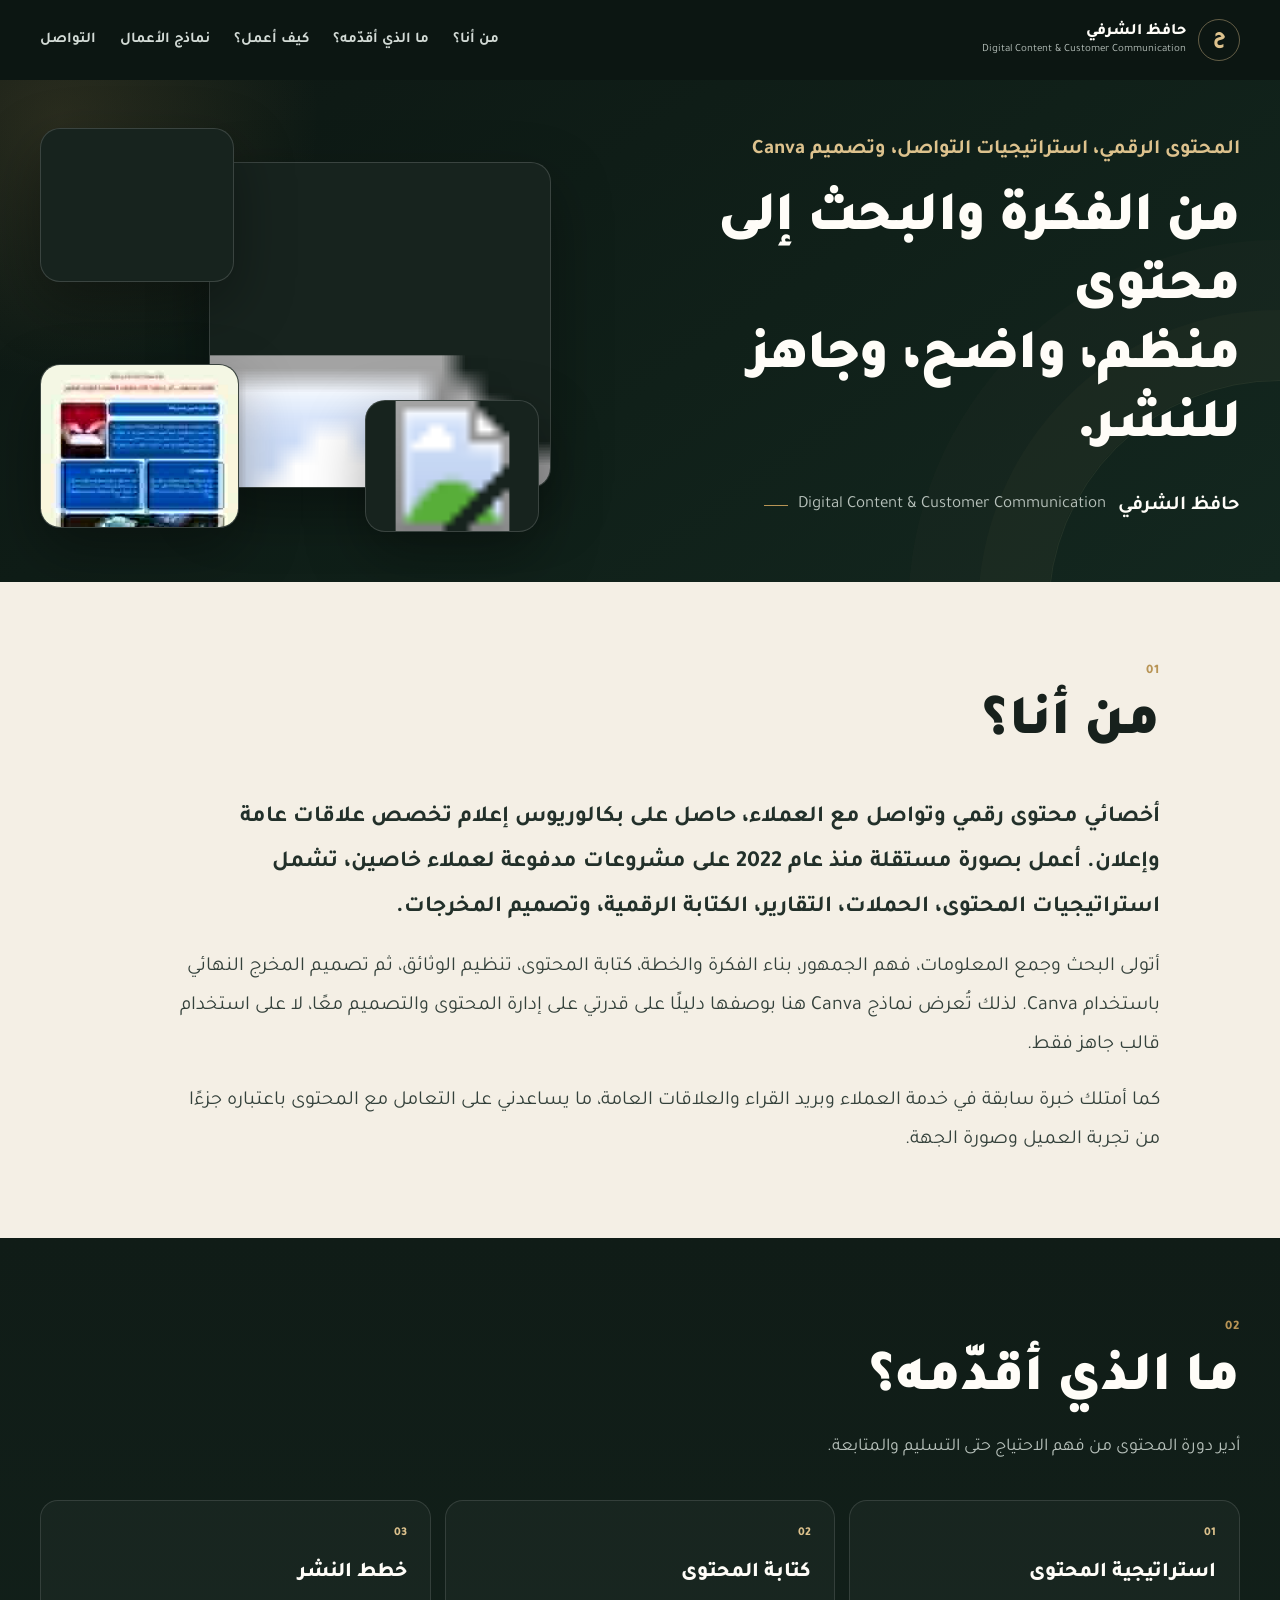
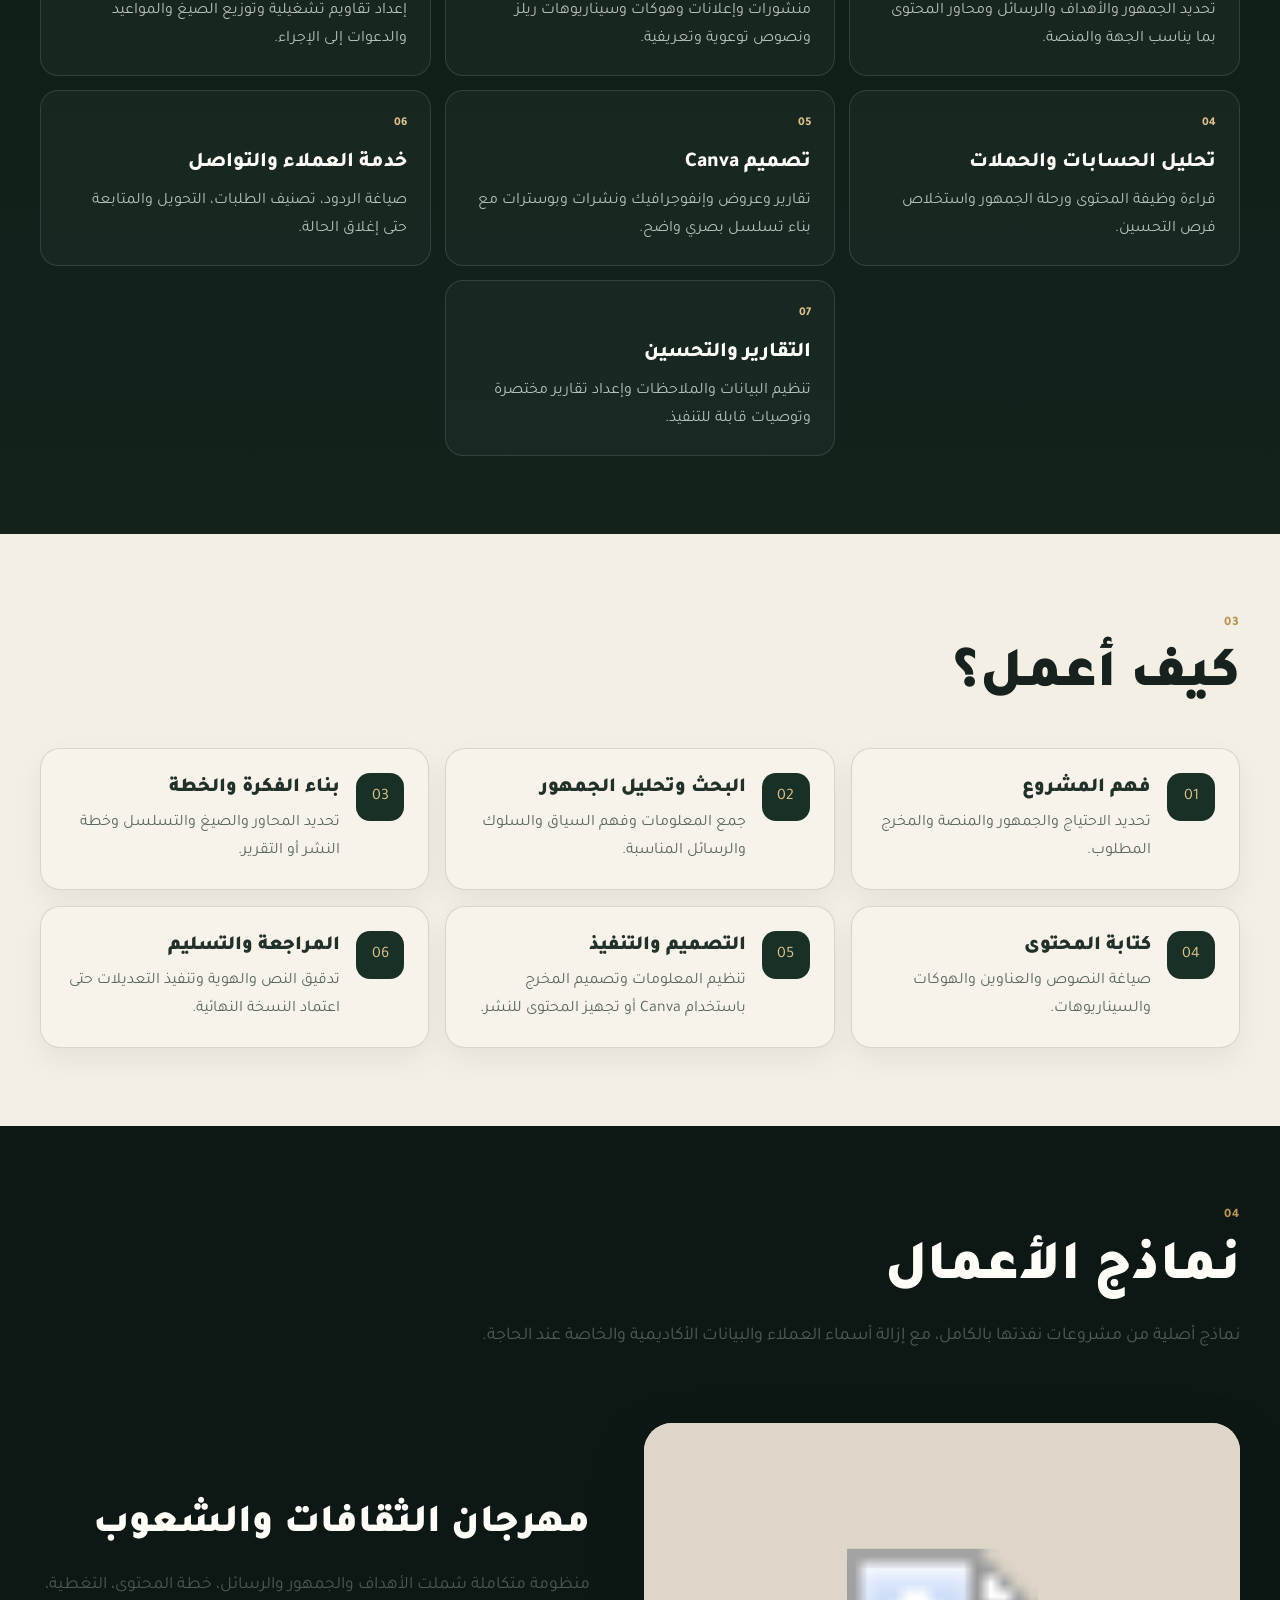
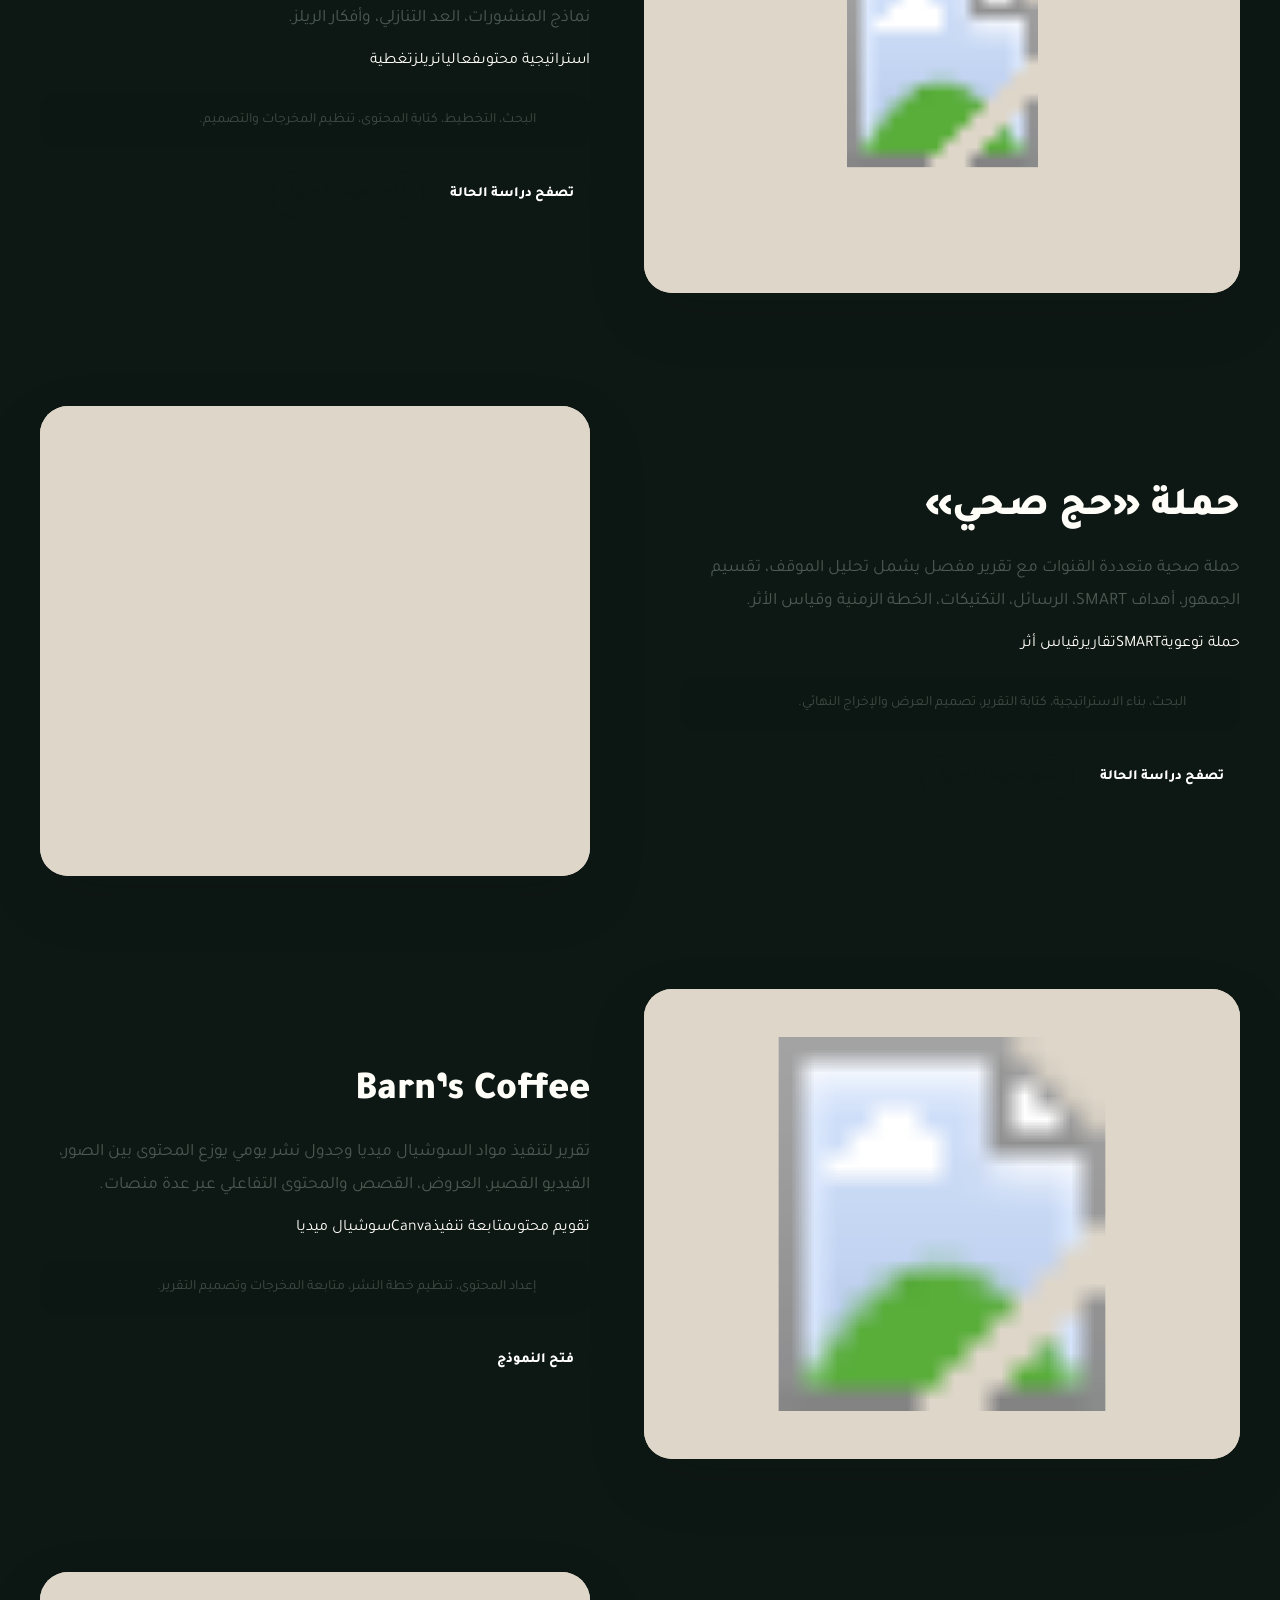
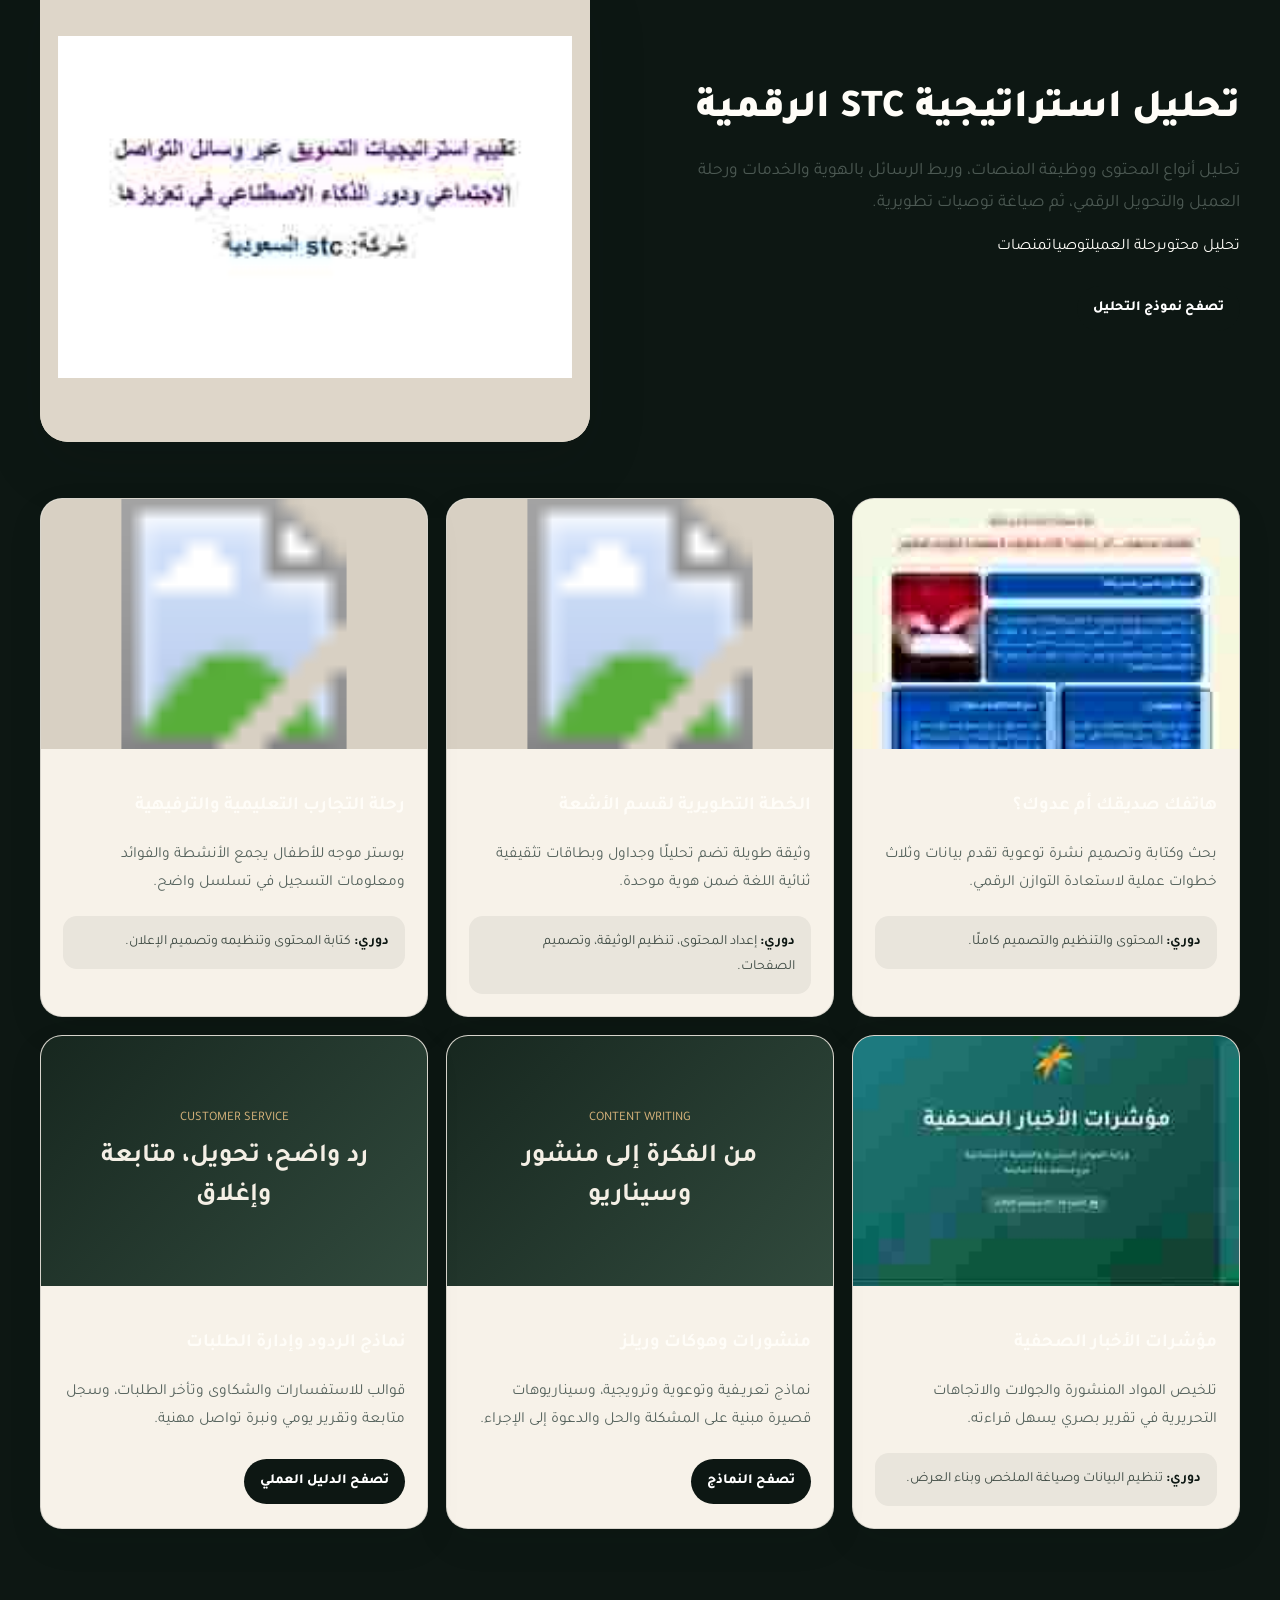
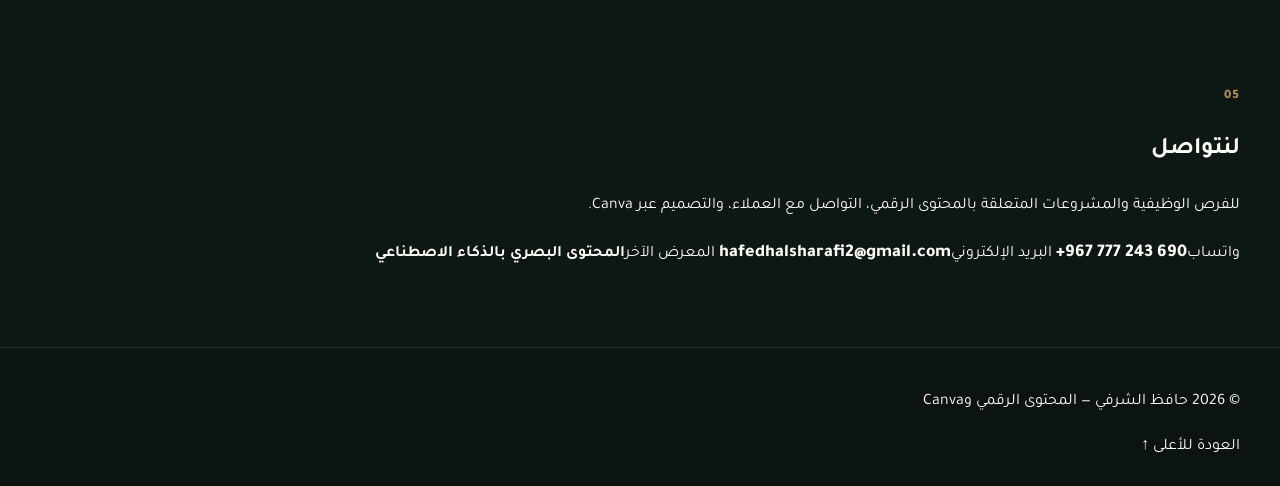
==== commit ffe1c547: "Match content portfolio to main site design" ====
--- a/content-customer-service/index.html
+++ b/content-customer-service/index.html
@@ -4,142 +4,139 @@
   <meta charset="UTF-8">
   <meta name="viewport" content="width=device-width, initial-scale=1.0">
   <meta name="description" content="معرض أعمال حافظ الشرفي في المحتوى الرقمي، استراتيجيات التواصل، خدمة العملاء، وتصميم Canva.">
-  <meta name="theme-color" content="#102a2e">
-  <title>حافظ الشرفي | معرض المحتوى الرقمي وCanva</title>
+  <meta name="theme-color" content="#0d1713">
+  <title>حافظ الشرفي | المحتوى الرقمي وCanva</title>
   <link rel="preconnect" href="https://fonts.googleapis.com">
   <link rel="preconnect" href="https://fonts.gstatic.com" crossorigin>
   <link href="https://fonts.googleapis.com/css2?family=Tajawal:wght@400;500;600;700;800;900&display=swap" rel="stylesheet">
-  <link rel="stylesheet" href="styles.css?v=3">
-  <link rel="stylesheet" href="enhancements.css?v=3">
+  <link rel="stylesheet" href="../styles.css?v=13">
+  <link rel="stylesheet" href="../final-polish.css?v=13">
+  <style>
+    .hero-art img{object-position:top center}.hero-art-main img,.hero-art-autism img{object-fit:cover}.hero-art-child img,.hero-art-vat img{object-fit:cover}
+    .project-media.contain{background:#ded6c9}.project-media.contain img{object-fit:contain;padding:18px;background:#ded6c9}
+    .compact-media img{object-fit:cover}.compact-media.portrait img{object-position:top center}
+    .text-media{display:grid;place-items:center;padding:28px;background:linear-gradient(135deg,#17271f,#314a3d);color:#f4efe5;text-align:center}.text-media strong{font-size:26px;line-height:1.5}.text-media span{display:block;color:#d8b47b;font-size:13px;margin-bottom:8px}
+    .project-links{display:flex;flex-wrap:wrap;gap:10px;margin-top:24px}.project-links a{display:inline-flex;align-items:center;justify-content:center;padding:10px 16px;border-radius:999px;background:#0d1713;color:#fff;font-weight:800;font-size:14px}.project-links a.secondary{background:transparent;color:#0d1713;border:1px solid rgba(13,23,19,.28)}
+    .role-note{margin-top:18px;padding:14px 16px;border-radius:14px;background:rgba(13,23,19,.06);font-size:14px;color:#3f4b44}.role-note b{color:#0d1713}
+    .contact-link-simple{font-size:18px;font-weight:800;word-break:break-word}
+    @media(max-width:760px){.project-media.contain img{padding:10px}.project-links{display:grid}.project-links a{width:100%}}
+  </style>
 </head>
 <body>
-<a class="skip-link" href="#main">الانتقال إلى المحتوى</a>
-<header class="site-header">
-  <div class="container nav-shell">
-    <a class="brand" href="#top" aria-label="العودة إلى أعلى الصفحة"><span class="brand-mark">ح</span><span><strong>حافظ الشرفي</strong><small>محتوى رقمي، تواصل، وتصميم Canva</small></span></a>
-    <nav aria-label="التنقل الرئيسي"><a href="#about">نبذة</a><a href="#work">المشروعات</a><a href="#canva">Canva</a><a href="#service">خدمة العملاء</a><a href="#experience">الخبرة</a><a href="#contact">التواصل</a></nav>
-  </div>
-</header>
-<main id="main">
-  <section class="hero" id="top">
-    <div class="container hero-grid">
-      <div class="hero-copy">
-        <p class="eyebrow">أخصائي محتوى رقمي وتواصل مع العملاء</p>
-        <h1>أبني المحتوى من الفكرة والبحث حتى التصميم والتسليم.</h1>
-        <p class="lead">معرض مختار لأعمال نفذتها بصورة مستقلة منذ عام 2022، تشمل استراتيجيات المحتوى، الحملات والتقارير، الكتابة الرقمية، وتصميم المخرجات باستخدام Canva.</p>
-        <div class="hero-actions"><a class="button primary" href="#work">تصفح المشروعات</a><a class="button secondary" href="#canva">نماذج Canva</a></div>
+  <a class="skip-link" href="#main">الانتقال إلى المحتوى</a>
+  <header class="site-header" id="top">
+    <div class="container nav-shell">
+      <a class="brand" href="#top" aria-label="العودة إلى أعلى الصفحة"><span class="brand-mark">ح</span><span class="brand-copy"><strong>حافظ الشرفي</strong><small lang="en" dir="ltr">Digital Content & Customer Communication</small></span></a>
+      <button class="menu-button" type="button" aria-label="فتح قائمة التنقل" aria-expanded="false" aria-controls="main-nav"><span></span><span></span><span></span></button>
+      <nav class="main-nav" id="main-nav" aria-label="التنقل الرئيسي"><a href="#about">من أنا؟</a><a href="#services">ما الذي أقدّمه؟</a><a href="#workflow">كيف أعمل؟</a><a href="#projects">نماذج الأعمال</a><a href="#contact">التواصل</a></nav>
+    </div>
+  </header>
+
+  <main id="main">
+    <section class="hero" aria-labelledby="hero-title">
+      <div class="container hero-grid">
+        <div class="hero-copy">
+          <p class="hero-kicker">المحتوى الرقمي، استراتيجيات التواصل، وتصميم Canva</p>
+          <h1 id="hero-title"><span>من الفكرة والبحث إلى محتوى</span><span>منظم، واضح، وجاهز للنشر.</span></h1>
+          <p class="hero-role"><strong>حافظ الشرفي</strong><span lang="en" dir="ltr">Digital Content & Customer Communication</span></p>
+        </div>
+        <div class="hero-showcase" aria-hidden="true">
+          <div class="hero-art hero-art-main"><img src="assets/festival-showcase.svg" alt="" fetchpriority="high"></div>
+          <div class="hero-art hero-art-autism"><img src="assets/hajj-showcase.svg" alt="" fetchpriority="high"></div>
+          <div class="hero-art hero-art-child"><img src="assets/canva-aware-thumb.svg" alt=""></div>
+          <div class="hero-art hero-art-vat"><img src="assets/canva-barns-thumb.svg" alt=""></div>
+        </div>
       </div>
-      <aside class="profile-card" aria-label="ملخص مهني">
-        <span class="profile-badge">صنعاء، اليمن</span>
-        <h2>حافظ الشرفي</h2>
-        <p>بكالوريوس إعلام — علاقات عامة وإعلان</p>
-        <ul><li>استراتيجية المحتوى وخطط النشر</li><li>كتابة المنشورات والريلز</li><li>تحليل الحسابات والحملات</li><li>تصميم التقارير والعروض عبر Canva</li><li>خدمة العملاء وتنظيم المتابعة</li></ul>
-      </aside>
-    </div>
-  </section>
+    </section>
 
-  <section class="section light" id="about">
-    <div class="container narrow">
-      <div class="section-heading"><span>01</span><h2>نبذة مهنية</h2></div>
-      <p class="large-copy">أعمل منذ عام 2022 بصورة مستقلة على مشروعات مدفوعة لعملاء خاصين. أتولى البحث وجمع المعلومات، فهم الجمهور، بناء الفكرة، كتابة المحتوى، تنظيم الوثائق، وتصميم المخرج النهائي. كما أمتلك خبرة سابقة في خدمة العملاء وبريد القراء والعلاقات العامة.</p>
-      <div class="fact-grid"><div><strong>2022</strong><span>بداية العمل المستقل</span></div><div><strong>محتوى + تصميم</strong><span>صياغة، تنظيم، وإخراج بصري</span></div><div><strong>من الفكرة للتسليم</strong><span>بحث، تنفيذ، مراجعة واعتماد</span></div></div>
-    </div>
-  </section>
+    <section class="section section-light" id="about">
+      <div class="container readable">
+        <header class="section-heading"><p class="section-number">01</p><h2>من أنا؟</h2></header>
+        <div class="about-copy">
+          <p>أخصائي محتوى رقمي وتواصل مع العملاء، حاصل على بكالوريوس إعلام تخصص علاقات عامة وإعلان. أعمل بصورة مستقلة منذ عام 2022 على مشروعات مدفوعة لعملاء خاصين، تشمل استراتيجيات المحتوى، الحملات، التقارير، الكتابة الرقمية، وتصميم المخرجات.</p>
+          <p>أتولى البحث وجمع المعلومات، فهم الجمهور، بناء الفكرة والخطة، كتابة المحتوى، تنظيم الوثائق، ثم تصميم المخرج النهائي باستخدام Canva. لذلك تُعرض نماذج Canva هنا بوصفها دليلًا على قدرتي على إدارة المحتوى والتصميم معًا، لا على استخدام قالب جاهز فقط.</p>
+          <p>كما أمتلك خبرة سابقة في خدمة العملاء وبريد القراء والعلاقات العامة، ما يساعدني على التعامل مع المحتوى باعتباره جزءًا من تجربة العميل وصورة الجهة.</p>
+        </div>
+      </div>
+    </section>
 
-  <section class="section dark" id="work">
-    <div class="container">
-      <div class="section-heading on-dark"><span>02</span><h2>مشروعات المحتوى والاستراتيجية</h2><p>دراسات حالة ومعاينات أصلية من الأعمال، مع صفحات تفصيلية لعرض المنهجية والمخرجات.</p></div>
-      <div class="browse-note">المشروعات نُفذت لصالح عملاء خاصين. أزيلت أسماء الطلاب والبيانات الأكاديمية والخاصة. دراسات العلامات التجارية لا تعني تعاونًا رسميًا معها.</div>
-      <div class="project-grid visual-projects">
-        <article class="project-card featured">
-          <a class="work-visual portrait" href="assets/festival-showcase.svg" target="_blank" rel="noopener"><img src="assets/festival-showcase.svg" alt="معاينة أصلية من حملة مهرجان الثقافات والشعوب"></a>
-          <div class="project-topline"><span>استراتيجية محتوى</span><span>حملة علاقات عامة</span></div>
-          <h3>مهرجان الثقافات والشعوب</h3>
-          <p>منظومة متكاملة ضمت الجمهور والأهداف والرسائل، خطة النشر، التغطية، نماذج الكتابة وأفكار الريلز.</p>
-          <div class="tool-meta"><b>دوري</b><span>البحث، التخطيط، كتابة المحتوى، تنظيم المخرجات والتصميم.</span></div>
-          <div class="project-actions"><a class="project-link" href="projects/festival.html">تصفح دراسة الحالة ←</a><a class="project-link secondary" href="assets/festival-showcase.svg" target="_blank">فتح العينة</a></div>
-        </article>
+    <section class="section section-dark" id="services">
+      <div class="container">
+        <header class="section-heading heading-on-dark"><p class="section-number">02</p><h2>ما الذي أقدّمه؟</h2><p>أدير دورة المحتوى من فهم الاحتياج حتى التسليم والمتابعة.</p></header>
+        <div class="services-grid">
+          <article class="service-card"><span>01</span><h3>استراتيجية المحتوى</h3><p>تحديد الجمهور والأهداف والرسائل ومحاور المحتوى بما يناسب الجهة والمنصة.</p></article>
+          <article class="service-card"><span>02</span><h3>كتابة المحتوى</h3><p>منشورات وإعلانات وهوكات وسيناريوهات ريلز ونصوص توعوية وتعريفية.</p></article>
+          <article class="service-card"><span>03</span><h3>خطط النشر</h3><p>إعداد تقاويم تشغيلية وتوزيع الصيغ والمواعيد والدعوات إلى الإجراء.</p></article>
+          <article class="service-card"><span>04</span><h3>تحليل الحسابات والحملات</h3><p>قراءة وظيفة المحتوى ورحلة الجمهور واستخلاص فرص التحسين.</p></article>
+          <article class="service-card"><span>05</span><h3>تصميم Canva</h3><p>تقارير وعروض وإنفوجرافيك ونشرات وبوسترات مع بناء تسلسل بصري واضح.</p></article>
+          <article class="service-card"><span>06</span><h3>خدمة العملاء والتواصل</h3><p>صياغة الردود، تصنيف الطلبات، التحويل والمتابعة حتى إغلاق الحالة.</p></article>
+          <article class="service-card service-card-wide"><span>07</span><h3>التقارير والتحسين</h3><p>تنظيم البيانات والملاحظات وإعداد تقارير مختصرة وتوصيات قابلة للتنفيذ.</p></article>
+        </div>
+      </div>
+    </section>
 
-        <article class="project-card featured">
-          <a class="work-visual" href="assets/hajj-showcase.svg" target="_blank" rel="noopener"><img src="assets/hajj-showcase.svg" alt="معاينة أصلية من حملة حج صحي"></a>
-          <div class="project-topline"><span>حملة توعوية</span><span>تخطيط وقياس</span></div>
-          <h3>حملة «حج صحي»</h3>
-          <p>حملة وتقرير مفصل يشملان تحليل الموقف، تقسيم الجمهور، أهداف SMART، الرسائل والتكتيكات ومؤشرات القياس.</p>
-          <div class="tool-meta"><b>دوري</b><span>البحث، بناء الاستراتيجية، كتابة التقرير، تصميم العرض والإخراج النهائي.</span></div>
-          <div class="project-actions"><a class="project-link" href="projects/hajj-health.html">تصفح دراسة الحالة ←</a><a class="project-link secondary" href="assets/hajj-showcase.svg" target="_blank">فتح العينة</a></div>
-        </article>
+    <section class="section section-light" id="workflow">
+      <div class="container">
+        <header class="section-heading workflow-heading"><p class="section-number">03</p><h2>كيف أعمل؟</h2></header>
+        <div class="workflow-grid">
+          <article class="workflow-card"><span class="workflow-icon">01</span><div><h3>فهم المشروع</h3><p>تحديد الاحتياج والجمهور والمنصة والمخرج المطلوب.</p></div></article>
+          <article class="workflow-card"><span class="workflow-icon">02</span><div><h3>البحث وتحليل الجمهور</h3><p>جمع المعلومات وفهم السياق والسلوك والرسائل المناسبة.</p></div></article>
+          <article class="workflow-card"><span class="workflow-icon">03</span><div><h3>بناء الفكرة والخطة</h3><p>تحديد المحاور والصيغ والتسلسل وخطة النشر أو التقرير.</p></div></article>
+          <article class="workflow-card"><span class="workflow-icon">04</span><div><h3>كتابة المحتوى</h3><p>صياغة النصوص والعناوين والهوكات والسيناريوهات.</p></div></article>
+          <article class="workflow-card"><span class="workflow-icon">05</span><div><h3>التصميم والتنفيذ</h3><p>تنظيم المعلومات وتصميم المخرج باستخدام Canva أو تجهيز المحتوى للنشر.</p></div></article>
+          <article class="workflow-card"><span class="workflow-icon">06</span><div><h3>المراجعة والتسليم</h3><p>تدقيق النص والهوية وتنفيذ التعديلات حتى اعتماد النسخة النهائية.</p></div></article>
+        </div>
+      </div>
+    </section>
 
-        <article class="project-card">
-          <a class="work-visual" href="assets/canva-barns-thumb.svg" target="_blank" rel="noopener"><img src="assets/canva-barns-thumb.svg" alt="معاينة من تقرير وخطة محتوى Barns Coffee"></a>
-          <div class="project-topline"><span>خطة سوشيال ميديا</span><span>جدول نشر</span></div>
-          <h3>Barn’s Coffee</h3>
-          <p>تقرير لمواد السوشيال ميديا وجدول يومي يوزع المحتوى بين الصور، الفيديو القصير، العروض والمحتوى التفاعلي.</p>
-          <div class="tool-meta"><b>المخرجات</b><span>تقرير محتوى، متابعة تنفيذ، وتقويم نشر متعدد المنصات.</span></div>
-        </article>
+    <section class="section section-projects" id="projects">
+      <div class="container">
+        <header class="section-heading projects-heading"><p class="section-number">04</p><h2>نماذج الأعمال</h2><p>نماذج أصلية من مشروعات نفذتها بالكامل، مع إزالة أسماء العملاء والبيانات الأكاديمية والخاصة عند الحاجة.</p></header>
+        <div class="featured-projects">
+          <article class="featured-project">
+            <a class="project-media contain" href="assets/festival-showcase.svg" target="_blank" rel="noopener"><img src="assets/festival-showcase.svg" alt="نماذج من مشروع مهرجان الثقافات والشعوب"></a>
+            <div class="project-copy"><p class="project-type">استراتيجية محتوى وحملة علاقات عامة</p><h3>مهرجان الثقافات والشعوب</h3><p>منظومة متكاملة شملت الأهداف والجمهور والرسائل، خطة المحتوى، التغطية، نماذج المنشورات، العد التنازلي، وأفكار الريلز.</p><div class="project-tags"><span>استراتيجية محتوى</span><span>فعاليات</span><span>ريلز</span><span>تغطية</span></div><div class="role-note"><b>دوري:</b> البحث، التخطيط، كتابة المحتوى، تنظيم المخرجات والتصميم.</div><div class="project-links"><a href="projects/festival.html">تصفح دراسة الحالة</a><a class="secondary" href="assets/festival-showcase.svg" target="_blank">فتح العينة الأصلية</a></div></div>
+          </article>
 
-        <article class="project-card">
-          <a class="work-visual" href="assets/analysis-thumb.svg" target="_blank" rel="noopener"><img src="assets/analysis-thumb.svg" alt="معاينة من تحليل استراتيجية المحتوى على وسائل التواصل"></a>
-          <div class="project-topline"><span>تحليل حسابات</span><span>توصيات</span></div>
-          <h3>تحليل استراتيجية STC الرقمية</h3>
-          <p>تحليل وظائف المنصات وأنواع المحتوى، وربط الرسائل بالهوية والخدمات ورحلة العميل والتحويل الرقمي.</p>
-          <div class="project-actions"><a class="project-link" href="projects/content-analysis.html">تصفح نموذج التحليل ←</a></div>
-        </article>
+          <article class="featured-project reverse">
+            <a class="project-media contain" href="assets/hajj-showcase.svg" target="_blank" rel="noopener"><img src="assets/hajj-showcase.svg" alt="نماذج من حملة حج صحي"></a>
+            <div class="project-copy"><p class="project-type">حملة توعوية وتقرير استراتيجي</p><h3>حملة «حج صحي»</h3><p>حملة صحية متعددة القنوات مع تقرير مفصل يشمل تحليل الموقف، تقسيم الجمهور، أهداف SMART، الرسائل، التكتيكات، الخطة الزمنية وقياس الأثر.</p><div class="project-tags"><span>حملة توعوية</span><span>SMART</span><span>تقارير</span><span>قياس أثر</span></div><div class="role-note"><b>دوري:</b> البحث، بناء الاستراتيجية، كتابة التقرير، تصميم العرض والإخراج النهائي.</div><div class="project-links"><a href="projects/hajj-health.html">تصفح دراسة الحالة</a><a class="secondary" href="assets/hajj-showcase.svg" target="_blank">فتح العينة الأصلية</a></div></div>
+          </article>
 
-        <article class="project-card">
-          <a class="work-visual" href="assets/news-report-thumb.svg" target="_blank" rel="noopener"><img src="assets/news-report-thumb.svg" alt="معاينة من تقرير مؤشرات الأخبار الصحفية"></a>
-          <div class="project-topline"><span>تقرير مؤشرات</span><span>تنظيم بيانات</span></div>
-          <h3>مؤشرات الأخبار الصحفية</h3>
-          <p>تلخيص المواد المنشورة والجولات والاتجاهات التحريرية في تقرير بصري يسهل قراءته والاستفادة منه.</p>
-          <div class="tool-meta"><b>دوري</b><span>تنظيم البيانات، صياغة الملخص، وبناء العرض البصري.</span></div>
-        </article>
+          <article class="featured-project">
+            <a class="project-media contain" href="assets/canva-barns-thumb.svg" target="_blank" rel="noopener"><img src="assets/canva-barns-thumb.svg" alt="تقرير وخطة محتوى Barns Coffee"></a>
+            <div class="project-copy"><p class="project-type">خطة سوشيال ميديا وجدول نشر</p><h3>Barn’s Coffee</h3><p>تقرير لتنفيذ مواد السوشيال ميديا وجدول نشر يومي يوزع المحتوى بين الصور، الفيديو القصير، العروض، القصص والمحتوى التفاعلي عبر عدة منصات.</p><div class="project-tags"><span>تقويم محتوى</span><span>متابعة تنفيذ</span><span>Canva</span><span>سوشيال ميديا</span></div><div class="role-note"><b>دوري:</b> إعداد المحتوى، تنظيم خطة النشر، متابعة المخرجات وتصميم التقرير.</div><div class="project-links"><a href="assets/canva-barns-thumb.svg" target="_blank">فتح النموذج</a></div></div>
+          </article>
 
-        <article class="project-card">
-          <div class="text-cover"><span>Hook</span><strong>من الفكرة إلى سيناريو قصير</strong></div>
-          <div class="project-topline"><span>كتابة رقمية</span><span>ريلز ومنشورات</span></div>
-          <h3>نماذج الكتابة متعددة الصيغ</h3>
-          <p>منشورات تعريفية وتوعوية وترويجية، وهوكات وسيناريوهات فيديو مبنية على المشكلة والحل والدعوة إلى الإجراء.</p>
-          <div class="project-actions"><a class="project-link" href="projects/writing-samples.html">عرض نماذج الكتابة ←</a></div>
-        </article>
+          <article class="featured-project reverse">
+            <a class="project-media contain" href="assets/analysis-thumb.svg" target="_blank" rel="noopener"><img src="assets/analysis-thumb.svg" alt="تحليل استراتيجية محتوى على وسائل التواصل"></a>
+            <div class="project-copy"><p class="project-type">تحليل حسابات وتوصيات</p><h3>تحليل استراتيجية STC الرقمية</h3><p>تحليل أنواع المحتوى ووظيفة المنصات، وربط الرسائل بالهوية والخدمات ورحلة العميل والتحويل الرقمي، ثم صياغة توصيات تطويرية.</p><div class="project-tags"><span>تحليل محتوى</span><span>رحلة العميل</span><span>توصيات</span><span>منصات</span></div><div class="project-links"><a href="projects/content-analysis.html">تصفح نموذج التحليل</a></div></div>
+          </article>
+        </div>
+
+        <div class="compact-projects">
+          <article class="compact-project"><a class="compact-media portrait" href="assets/canva-aware-thumb.svg" target="_blank"><img src="assets/canva-aware-thumb.svg" alt="نشرة واعي رقميا"></a><div class="compact-copy"><p class="project-type">Canva — نشرة توعوية</p><h3>هاتفك صديقك أم عدوك؟</h3><p>بحث وكتابة وتصميم نشرة توعوية تقدم بيانات وثلاث خطوات عملية لاستعادة التوازن الرقمي.</p><div class="role-note"><b>دوري:</b> المحتوى والتنظيم والتصميم كاملًا.</div></div></article>
+          <article class="compact-project"><a class="compact-media" href="assets/canva-radiology-thumb.svg" target="_blank"><img src="assets/canva-radiology-thumb.svg" alt="الخطة التطويرية لقسم الأشعة"></a><div class="compact-copy"><p class="project-type">Canva — تقرير مؤسسي</p><h3>الخطة التطويرية لقسم الأشعة</h3><p>وثيقة طويلة تضم تحليلًا وجداول وبطاقات تثقيفية ثنائية اللغة ضمن هوية موحدة.</p><div class="role-note"><b>دوري:</b> إعداد المحتوى، تنظيم الوثيقة، وتصميم الصفحات.</div></div></article>
+          <article class="compact-project"><a class="compact-media" href="assets/canva-trip-thumb.svg" target="_blank"><img src="assets/canva-trip-thumb.svg" alt="بوستر رحلة التجارب التعليمية والترفيهية"></a><div class="compact-copy"><p class="project-type">Canva — بوستر إعلاني</p><h3>رحلة التجارب التعليمية والترفيهية</h3><p>بوستر موجه للأطفال يجمع الأنشطة والفوائد ومعلومات التسجيل في تسلسل واضح.</p><div class="role-note"><b>دوري:</b> كتابة المحتوى وتنظيمه وتصميم الإعلان.</div></div></article>
+          <article class="compact-project"><a class="compact-media" href="assets/news-report-thumb.svg" target="_blank"><img src="assets/news-report-thumb.svg" alt="تقرير مؤشرات الأخبار الصحفية"></a><div class="compact-copy"><p class="project-type">تقرير مؤشرات</p><h3>مؤشرات الأخبار الصحفية</h3><p>تلخيص المواد المنشورة والجولات والاتجاهات التحريرية في تقرير بصري يسهل قراءته.</p><div class="role-note"><b>دوري:</b> تنظيم البيانات وصياغة الملخص وبناء العرض.</div></div></article>
+          <article class="compact-project"><a class="compact-media text-media" href="projects/writing-samples.html"><div><span>CONTENT WRITING</span><strong>من الفكرة إلى منشور وسيناريو</strong></div></a><div class="compact-copy"><p class="project-type">كتابة رقمية</p><h3>منشورات وهوكات وريلز</h3><p>نماذج تعريـفية وتوعوية وترويجية، وسيناريوهات قصيرة مبنية على المشكلة والحل والدعوة إلى الإجراء.</p><div class="project-links"><a href="projects/writing-samples.html">تصفح النماذج</a></div></div></article>
+          <article class="compact-project"><a class="compact-media text-media" href="projects/customer-service.html"><div><span>CUSTOMER SERVICE</span><strong>رد واضح، تحويل، متابعة وإغلاق</strong></div></a><div class="compact-copy"><p class="project-type">خدمة العملاء</p><h3>نماذج الردود وإدارة الطلبات</h3><p>قوالب للاستفسارات والشكاوى وتأخر الطلبات، وسجل متابعة وتقرير يومي ونبرة تواصل مهنية.</p><div class="project-links"><a href="projects/customer-service.html">تصفح الدليل العملي</a></div></div></article>
+        </div>
       </div>
-    </div>
-  </section>
+    </section>
 
-  <section class="section light" id="canva">
-    <div class="container">
-      <div class="section-heading"><span>03</span><h2>نماذج مختارة باستخدام Canva</h2><p>في هذه الأعمال توليت المحتوى والتصميم معًا: البحث، الكتابة، تنظيم المعلومات، بناء التسلسل البصري، والإخراج النهائي باستخدام Canva.</p></div>
-      <div class="canva-grid">
-        <article class="canva-card"><a href="assets/canva-aware-thumb.svg" target="_blank"><img src="assets/canva-aware-thumb.svg" alt="نشرة واعي رقميا"></a><div><span class="canva-type">نشرة توعوية</span><h3>هاتفك صديقك أم عدوك؟</h3><p>نشرة تجمع مقدمة قائمة على البيانات وثلاث خطوات عملية لاستعادة التوازن الرقمي.</p><dl><dt>الأداة</dt><dd>Canva</dd><dt>دوري</dt><dd>البحث، الكتابة، التصميم والإخراج</dd></dl><a class="sample-open" href="assets/canva-aware-thumb.svg" target="_blank">فتح العينة بالحجم الكامل ←</a></div></article>
-
-        <article class="canva-card"><a href="assets/canva-radiology-thumb.svg" target="_blank"><img src="assets/canva-radiology-thumb.svg" alt="الخطة التطويرية لقسم الأشعة"></a><div><span class="canva-type">تقرير مؤسسي وبطاقات</span><h3>الخطة التطويرية لقسم الأشعة</h3><p>وثيقة مؤسسية طويلة تضم التحليل والجداول وخطة التحسين وبطاقات تثقيفية ثنائية اللغة.</p><dl><dt>الأداة</dt><dd>Canva</dd><dt>دوري</dt><dd>إعداد المحتوى، التنظيم، تصميم الصفحات والبطاقات</dd></dl><a class="sample-open" href="assets/canva-radiology-thumb.svg" target="_blank">فتح المعاينة ←</a></div></article>
-
-        <article class="canva-card"><a href="assets/canva-trip-thumb.svg" target="_blank"><img src="assets/canva-trip-thumb.svg" alt="بوستر رحلة التجارب التعليمية والترفيهية"></a><div><span class="canva-type">بوستر فعالية</span><h3>رحلة التجارب التعليمية والترفيهية</h3><p>إعلان موجّه للأطفال والأسر يوضح التجارب والفوائد ومعلومات الموعد والرسوم والفئة.</p><dl><dt>الأداة</dt><dd>Canva</dd><dt>دوري</dt><dd>صياغة المحتوى، توزيع المعلومات، التصميم النهائي</dd></dl><a class="sample-open" href="assets/canva-trip-thumb.svg" target="_blank">فتح العينة ←</a></div></article>
-
-        <article class="canva-card"><a href="assets/canva-barns-thumb.svg" target="_blank"><img src="assets/canva-barns-thumb.svg" alt="تقرير محتوى Barns Coffee"></a><div><span class="canva-type">تقرير وجدول محتوى</span><h3>Barn’s Coffee Social Media</h3><p>تنسيق تقرير متابعة المواد وجدول نشر يومي ضمن هوية بصرية متجانسة.</p><dl><dt>الأداة</dt><dd>Canva</dd><dt>دوري</dt><dd>المحتوى، الجدولة، تصميم التقرير والإخراج</dd></dl><a class="sample-open" href="assets/canva-barns-thumb.svg" target="_blank">فتح العينة ←</a></div></article>
+    <section class="section section-contact" id="contact">
+      <div class="container contact-layout">
+        <div class="contact-copy"><p class="section-number">05</p><h2>لنتواصل</h2><p>للفرص الوظيفية والمشروعات المتعلقة بالمحتوى الرقمي، التواصل مع العملاء، والتصميم عبر Canva.</p></div>
+        <div class="contact-cards">
+          <a class="contact-card" href="https://wa.me/967777243690" target="_blank" rel="noopener"><span>واتساب</span><strong class="contact-link-simple" dir="ltr">+967 777 243 690</strong></a>
+          <a class="contact-card" href="mailto:hafedhalsharafi2@gmail.com"><span>البريد الإلكتروني</span><strong class="contact-link-simple" dir="ltr">hafedhalsharafi2@gmail.com</strong></a>
+          <a class="contact-card" href="../"><span>المعرض الآخر</span><strong>المحتوى البصري بالذكاء الاصطناعي</strong></a>
+        </div>
       </div>
-      <div class="canva-note"><strong>تنوع المخرجات:</strong> تشمل الأعمال الأخرى عروضًا توعوية، إنفوجرافيك علميًا، ملخصات تعليمية، وبوسترات إعلانية. يُعرض المختار فقط حتى يبقى المعرض مركزًا وسهل التصفح.</div>
-    </div>
-  </section>
-
-  <section class="section soft" id="service">
-    <div class="container">
-      <div class="section-heading"><span>04</span><h2>منهجية خدمة العملاء</h2><p>التعامل مع المحتوى والتواصل بوصفهما رحلة واحدة تبدأ بالرسالة وتنتهي بإغلاق الطلب وتوثيق الملاحظات.</p></div>
-      <div class="workflow"><article><span>1</span><h3>استقبال وتصنيف</h3><p>تحديد نوع الرسالة وأولويتها والبيانات المطلوبة.</p></article><article><span>2</span><h3>رد مهني</h3><p>صياغة رد واضح يحافظ على نبرة العلامة ويحدد الخطوة التالية.</p></article><article><span>3</span><h3>تحويل ومتابعة</h3><p>إحالة الحالة إلى القسم المختص ومتابعتها حتى المعالجة.</p></article><article><span>4</span><h3>إغلاق وتوثيق</h3><p>إبلاغ العميل ورصد الأسئلة والملاحظات المتكررة.</p></article></div>
-      <div class="service-more"><a href="projects/customer-service.html">تصفح نماذج الردود والمتابعة ←</a></div>
-    </div>
-  </section>
-
-  <section class="section light" id="experience">
-    <div class="container">
-      <div class="section-heading"><span>05</span><h2>الخبرة والتعليم</h2></div>
-      <div class="timeline"><article><div><strong>2022 — حتى الآن</strong><span>العمل الحر، صنعاء</span></div><div><h3>مسؤول محتوى رقمي وتواصل مع العملاء</h3><p>مشروعات مدفوعة تشمل البحث والكتابة والتخطيط والتصميم وإدارة المراجعات والتسليم.</p></div></article><article><div><strong>2021 — 2022</strong><span>صحيفة Sport Today</span></div><div><h3>مسؤول بريد القراء</h3><p>متابعة الرسائل والاستفسارات، تصنيفها، ورصد اهتمامات الجمهور والملاحظات المتكررة.</p></div></article><article><div><strong>2019 — 2020</strong><span>خدمة عملاء وعلاقات عامة</span></div><div><h3>خبرات في التواصل المباشر</h3><p>التعامل مع الاستفسارات، تقديم المعلومات، وتنظيم التواصل مع العملاء والجهات ذات العلاقة.</p></div></article></div>
-      <div class="education-grid"><article><span>2022</span><h3>بكالوريوس إعلام</h3><p>علاقات عامة وإعلان — جامعة صنعاء</p></article><article><span>2020 — 2021</span><h3>دبلوم اللغة الإنجليزية</h3><p>مؤسسة توكل كرمان</p></article></div>
-    </div>
-  </section>
-
-  <section class="section contact" id="contact">
-    <div class="container contact-grid"><div><p class="eyebrow">التواصل</p><h2>محتوى منظم، تواصل مهني، ومخرجات جاهزة للاستخدام.</h2></div><div class="contact-links"><a href="tel:+967777243690"><strong>الهاتف</strong><span>+967 777 243 690</span></a><a href="mailto:hafedhalsharafi2@gmail.com"><strong>البريد</strong><span>hafedhalsharafi2@gmail.com</span></a><a href="https://github.com/madardigital" target="_blank" rel="noopener"><strong>GitHub</strong><span>madardigital</span></a></div></div>
-  </section>
-</main>
-<footer><div class="container"><p>© 2026 حافظ الشرفي — نُفذت الأعمال المعروضة لصالح عملاء خاصين مع حماية بياناتهم.</p><button type="button" onclick="window.print()">طباعة / حفظ PDF</button></div></footer>
+    </section>
+  </main>
+  <footer class="site-footer"><div class="container footer-layout"><p>© 2026 حافظ الشرفي — المحتوى الرقمي وCanva</p><a href="#top">العودة للأعلى ↑</a></div></footer>
+  <script src="../script.js"></script>
 </body>
 </html>
--- a/styles.css
+++ b/styles.css
@@ -0,0 +1,252 @@
+:root{
+  --bg:#0d1713;
+  --bg-soft:#13221b;
+  --paper:#f4efe5;
+  --paper-soft:#ece4d7;
+  --ink:#17211d;
+  --ink-soft:#4f5d56;
+  --white:#fffdf8;
+  --muted:#b7c1bb;
+  --gold:#b89455;
+  --gold-light:#ddc28d;
+  --line-dark:rgba(255,255,255,.12);
+  --line-light:rgba(23,33,29,.14);
+  --radius-lg:28px;
+  --radius-md:18px;
+  --container:1200px;
+  --shadow:0 22px 60px rgba(13,23,19,.14)
+}
+
+*{box-sizing:border-box}
+html{scroll-behavior:smooth;scroll-padding-top:84px}
+body{margin:0;background:var(--bg);color:var(--white);font-family:"Tajawal",Arial,sans-serif;line-height:1.8;overflow-x:hidden;text-rendering:optimizeLegibility}
+body.menu-open{overflow:hidden}
+img{display:block;width:100%;height:100%;object-fit:cover}
+a{color:inherit;text-decoration:none}
+button,input,textarea,select{font:inherit}
+.container{width:min(var(--container),calc(100% - 48px));margin-inline:auto}
+.readable{max-width:1040px}
+.skip-link{position:fixed;right:20px;top:-100px;z-index:1000;background:var(--paper);color:var(--ink);padding:12px 18px;border-radius:10px;font-weight:800}
+.skip-link:focus{top:20px}
+
+.site-header{position:sticky;top:0;z-index:100;background:rgba(13,23,19,.9);border-bottom:1px solid transparent;backdrop-filter:blur(14px);transition:border-color .2s,background .2s}
+.site-header.scrolled{border-color:var(--line-dark);background:rgba(13,23,19,.98)}
+.nav-shell{min-height:78px;display:flex;align-items:center;justify-content:space-between;gap:28px}
+.brand{display:flex;align-items:center;gap:12px;min-width:max-content}
+.brand-mark{width:42px;height:42px;display:grid;place-items:center;border:1px solid rgba(221,194,141,.42);border-radius:50%;color:var(--gold-light);font-size:19px;font-weight:900}
+.brand-copy{display:grid;line-height:1.2}
+.brand-copy strong{font-size:16px;font-weight:800}
+.brand-copy small{font-size:11px;color:var(--muted)}
+.main-nav{display:flex;align-items:center;gap:24px;font-size:15px;font-weight:700;color:#d2dad5}
+.main-nav a{position:relative;padding:26px 0;transition:color .2s}
+.main-nav a::after{content:"";position:absolute;right:0;left:0;bottom:16px;height:2px;background:var(--gold-light);transform:scaleX(0);transition:transform .2s}
+.main-nav a:hover,.main-nav a:focus-visible,.main-nav a.active{color:var(--white)}
+.main-nav a:hover::after,.main-nav a:focus-visible::after,.main-nav a.active::after{transform:scaleX(1)}
+.menu-button{display:none;width:46px;height:46px;padding:10px;border:1px solid var(--line-dark);border-radius:13px;background:rgba(255,255,255,.03);color:var(--white)}
+.menu-button span{display:block;height:2px;margin:5px 0;background:currentColor;border-radius:2px;transition:.2s}
+.menu-button[aria-expanded="true"] span:nth-child(1){transform:translateY(7px) rotate(45deg)}
+.menu-button[aria-expanded="true"] span:nth-child(2){opacity:0}
+.menu-button[aria-expanded="true"] span:nth-child(3){transform:translateY(-7px) rotate(-45deg)}
+
+.hero{position:relative;isolation:isolate;padding:64px 0 72px;overflow:hidden;background:linear-gradient(145deg,#0d1713 0%,#102019 55%,#13271f 100%)}
+.hero::before{content:"";position:absolute;z-index:-1;width:540px;height:540px;border-radius:50%;left:-210px;top:-230px;background:radial-gradient(circle,rgba(184,148,85,.17),rgba(184,148,85,0) 68%)}
+.hero::after{content:"";position:absolute;z-index:-1;width:460px;height:460px;border:1px solid rgba(221,194,141,.09);border-radius:50%;right:-230px;bottom:-260px;box-shadow:0 0 0 70px rgba(221,194,141,.022),0 0 0 140px rgba(221,194,141,.014)}
+.hero-grid{display:grid;grid-template-columns:minmax(0,1.08fr) minmax(420px,.92fr);gap:44px;align-items:center}
+.hero-copy{min-width:0;position:relative;z-index:2}
+.hero-kicker{margin:0 0 18px;color:var(--gold-light);font-size:clamp(16px,1.6vw,21px);font-weight:700}
+.hero h1{max-width:690px;margin:0;font-size:clamp(42px,4.7vw,62px);line-height:1.26;letter-spacing:-.8px;font-weight:900}
+.hero h1 span{display:block}
+.hero-role{display:flex;align-items:center;gap:12px;flex-wrap:wrap;margin:24px 0 0;color:var(--muted);font-size:17px}
+.hero-role strong{color:var(--white);font-size:20px}
+.hero-role span{display:inline-flex;align-items:center;gap:10px}
+.hero-role span::before{content:"";width:24px;height:1px;background:var(--gold)}
+
+.hero-showcase{position:relative;min-height:430px;min-width:0}
+.hero-art{position:absolute;overflow:hidden;border:1px solid rgba(255,255,255,.15);border-radius:20px;background:#17231e;box-shadow:0 22px 58px rgba(0,0,0,.34)}
+.hero-art-main{width:67%;height:350px;right:0;top:34px;z-index:2}
+.hero-art-autism{width:38%;height:166px;left:0;top:0;z-index:4}
+.hero-art-child{width:39%;height:176px;left:0;bottom:0;z-index:4}
+.hero-art-vat{width:34%;height:146px;right:12px;bottom:-4px;z-index:5}
+
+.section{padding:88px 0}
+.section-light{background:var(--paper);color:var(--ink)}
+.section-dark{background:linear-gradient(180deg,#101c17,#13231c)}
+.section-heading{margin-bottom:36px}
+.section-number{margin:0 0 7px;color:var(--gold);font-size:13px;font-weight:800;letter-spacing:1px}
+.section-heading h2,.contact-heading h2{margin:0;font-size:clamp(40px,4.5vw,56px);line-height:1.25;font-weight:900}
+.section-heading>p:last-child{max-width:760px;margin:15px 0 0;color:var(--ink-soft);font-size:18px}
+.heading-on-dark>p:last-child{color:var(--muted)}
+.about-copy{display:grid;gap:17px;max-width:980px}
+.about-copy p{margin:0;color:#34413b;font-size:clamp(18px,1.7vw,20px);line-height:1.95}
+.about-copy p:first-child{font-size:clamp(20px,2vw,23px);font-weight:600;color:#22302a}
+
+.services-grid{display:grid;grid-template-columns:repeat(3,1fr);gap:14px}
+.service-card{padding:22px 23px;border:1px solid var(--line-dark);border-radius:var(--radius-md);background:rgba(255,255,255,.03);transition:transform .2s,border-color .2s,background .2s}
+.service-card:hover{transform:translateY(-3px);border-color:rgba(221,194,141,.4);background:rgba(255,255,255,.045)}
+.service-card>span{display:block;color:var(--gold-light);font-size:12px;font-weight:800}
+.service-card h3{margin:14px 0 8px;font-size:21px;line-height:1.45;font-weight:800}
+.service-card p{margin:0;color:var(--muted);font-size:16px;line-height:1.75}
+.service-card-wide{grid-column:1/-1;display:grid;grid-template-columns:auto minmax(220px,.7fr) minmax(0,1fr);align-items:center;gap:22px;padding-block:20px}
+.service-card-wide h3{margin:0}
+
+.workflow-heading{max-width:820px}
+.workflow-grid{display:grid;grid-template-columns:repeat(3,1fr);gap:16px}
+.workflow-card{display:flex;gap:16px;align-items:flex-start;padding:24px;border:1px solid var(--line-light);border-radius:20px;background:#f8f3ea;box-shadow:0 12px 30px rgba(13,23,19,.06)}
+.workflow-icon{flex:0 0 48px;width:48px;height:48px;display:grid;place-items:center;border-radius:14px;background:#183025;color:var(--gold-light)}
+.workflow-icon svg{width:25px;height:25px;fill:none;stroke:currentColor;stroke-width:1.7;stroke-linecap:round;stroke-linejoin:round}
+.workflow-card h3{margin:1px 0 7px;font-size:20px;line-height:1.4;font-weight:900;color:#22302a}
+.workflow-card p{margin:0;color:#5a6760;font-size:16px;line-height:1.75}
+
+.projects-section{padding:92px 0;background:#eee7dc;color:var(--ink)}
+.projects-heading{max-width:900px;margin-bottom:14px}
+.projects-heading>p:last-child{font-size:18px;color:var(--ink-soft)}
+.featured-projects{display:grid}
+.featured-project{display:grid;grid-template-columns:minmax(0,1.04fr) minmax(0,.96fr);gap:54px;align-items:center;padding:56px 0;border-top:1px solid var(--line-light)}
+.featured-project.reverse .project-media{order:2}
+.featured-project.reverse .project-copy{order:1}
+.project-media{height:470px;overflow:hidden;border-radius:var(--radius-lg);background:#d8d0c3;box-shadow:var(--shadow)}
+.project-media img{transition:transform .4s ease}
+.project-media:hover img{transform:scale(1.022)}
+.project-media.contain img,.compact-media.contain img{object-fit:contain;padding:12px;background:#ded6c9}
+.project-media.dark-media,.project-media.dark-media img,.compact-media.dark-media,.compact-media.dark-media img{background:#07100c}
+.project-copy{max-width:560px}
+.project-type{margin:0 0 7px;color:#886929;font-size:14px;font-weight:800}
+.project-copy h3{margin:0 0 18px;font-size:clamp(28px,3.1vw,42px);line-height:1.38;font-weight:900}
+.project-copy>p:not(.project-type){margin:0 0 12px;color:#4c5953;font-size:17.5px;line-height:1.85}
+.project-actions{display:flex;flex-wrap:wrap;gap:14px 22px;margin-top:7px}
+.project-link{display:inline-flex;align-items:center;gap:8px;margin-top:15px;padding-bottom:4px;border-bottom:1px solid #95743a;color:#6d5122;font-size:16.5px;font-weight:800}
+.project-link:hover{color:#3f2e12;border-color:#3f2e12}
+.project-link span{font-size:19px}
+.secondary-link{color:#42544b;border-color:#65776e}
+
+.compact-projects{display:grid;grid-template-columns:repeat(3,1fr);gap:18px}
+.compact-projects-standalone{margin-top:42px;padding-top:48px;border-top:1px solid var(--line-light)}
+.compact-project{overflow:hidden;border:1px solid var(--line-light);border-radius:22px;background:#f7f2e9;box-shadow:0 14px 36px rgba(13,23,19,.08)}
+.compact-media{display:block;height:250px;overflow:hidden;background:#d8d0c3}
+.compact-media img{transition:transform .35s ease}
+.compact-media:hover img{transform:scale(1.03)}
+.compact-project>div:last-child{padding:22px}
+.compact-project h4{margin:0 0 10px;font-size:24px;line-height:1.4;font-weight:900}
+.compact-project>div:last-child>p:not(.project-type){margin:0;color:#56635d;font-size:15.5px;line-height:1.8}
+.compact-project .project-link{font-size:16px;margin-top:14px}
+
+.contact-section{padding:92px 0;background:linear-gradient(145deg,#0b1410,#12231b);border-top:1px solid var(--line-dark)}
+.contact-inner{display:grid;grid-template-columns:1fr 1.05fr;gap:70px;align-items:end}
+.contact-heading .section-number{color:var(--gold-light)}
+.contact-heading h2{font-size:clamp(48px,5.5vw,70px)}
+.contact-heading>p:last-child{display:grid;gap:3px;margin:21px 0 0;color:var(--muted);font-size:16px}
+.contact-heading strong{color:var(--white);font-size:24px}
+.contact-grid{display:grid;grid-template-columns:repeat(3,1fr);gap:14px}
+.contact-item{min-height:150px;padding:22px 16px;border:1px solid var(--line-dark);border-radius:20px;background:rgba(255,255,255,.025);display:flex;flex-direction:column;align-items:center;justify-content:center;gap:13px;text-align:center;transition:transform .2s,border-color .2s,background .2s}
+.contact-item:hover{transform:translateY(-3px);border-color:rgba(255,255,255,.28);background:rgba(255,255,255,.05)}
+.contact-icon{width:54px;height:54px;border-radius:16px;display:grid;place-items:center}
+.contact-icon svg{width:29px;height:29px;fill:currentColor}
+.contact-label{font-size:16px;font-weight:800}
+.contact-item.whatsapp .contact-icon{background:#25D366;color:white}
+.contact-item.phone .contact-icon{background:#2f80ed;color:white}
+.contact-item.email .contact-icon{background:#EA4335;color:white}
+
+.site-footer{padding:24px 0;border-top:1px solid var(--line-dark);background:#0b1410}
+.footer-inner{display:flex;align-items:center;justify-content:space-between;gap:24px;color:var(--muted);font-size:14px}
+.footer-inner p{margin:0}
+.footer-inner a{color:var(--gold-light);font-weight:700}
+
+@media(max-width:1050px){
+  .main-nav{gap:17px;font-size:14px}
+  .hero-grid{grid-template-columns:minmax(0,1fr) minmax(360px,.9fr);gap:30px}
+  .hero h1{font-size:clamp(38px,4.3vw,54px)}
+  .hero-showcase{min-height:390px}
+  .hero-art-main{height:320px}
+  .hero-art-autism{height:150px}
+  .hero-art-child{height:160px}
+  .hero-art-vat{height:134px}
+  .services-grid{grid-template-columns:repeat(2,1fr)}
+  .service-card-wide{grid-column:1/-1}
+  .workflow-grid{grid-template-columns:repeat(2,1fr)}
+  .featured-project{gap:34px}
+  .project-media{height:420px}
+  .compact-projects{grid-template-columns:repeat(2,1fr)}
+  .compact-project:last-child{grid-column:1/-1;display:grid;grid-template-columns:.82fr 1.18fr}
+  .compact-project:last-child .compact-media{height:100%;min-height:290px}
+  .contact-inner{grid-template-columns:1fr;gap:40px}
+}
+
+@media(max-width:900px){
+  .hero-grid{grid-template-columns:1fr;gap:30px}
+  .hero-copy{max-width:800px}
+  .hero-showcase{width:min(760px,100%);margin-inline:auto}
+}
+
+@media(max-width:820px){
+  html{scroll-padding-top:72px}
+  .container{width:min(var(--container),calc(100% - 28px))}
+  .nav-shell{min-height:72px}
+  .brand-mark{width:40px;height:40px}
+  .menu-button{display:block}
+  .main-nav{position:fixed;top:72px;right:0;left:0;display:grid;gap:0;padding:10px 18px 18px;background:rgba(13,23,19,.985);border-bottom:1px solid var(--line-dark);transform:translateY(-130%);opacity:0;pointer-events:none;transition:transform .25s,opacity .25s}
+  .main-nav.open{transform:none;opacity:1;pointer-events:auto}
+  .main-nav a{padding:14px 8px;border-bottom:1px solid rgba(255,255,255,.08)}
+  .main-nav a::after{display:none}
+  .hero{padding:54px 0 62px}
+  .hero h1{font-size:clamp(34px,8.5vw,46px);line-height:1.38;letter-spacing:0}
+  .hero-showcase{display:grid;grid-template-columns:repeat(2,minmax(0,1fr));gap:10px;min-height:0;margin-top:26px}
+  .hero-art,.hero-art-main,.hero-art-autism,.hero-art-child,.hero-art-vat{position:relative;inset:auto;width:100%;height:160px;border-radius:16px}
+  .hero-art-main{grid-column:1/-1;height:245px}
+  .hero-art-autism{grid-column:1}
+  .hero-art-child{grid-column:2}
+  .hero-art-vat{grid-column:1/-1;height:185px}
+  .section,.projects-section,.contact-section{padding:74px 0}
+  .services-grid{grid-template-columns:1fr}
+  .service-card-wide{display:block}
+  .service-card-wide h3{margin:14px 0 8px}
+  .workflow-grid{grid-template-columns:1fr}
+  .featured-project,.featured-project.reverse{grid-template-columns:1fr;gap:26px;padding:46px 0}
+  .featured-project.reverse .project-media,.featured-project.reverse .project-copy{order:initial}
+  .project-media{height:380px}
+  .project-copy{max-width:none}
+  .compact-projects{grid-template-columns:1fr}
+  .compact-project:last-child{grid-column:auto;display:block}
+  .compact-project:last-child .compact-media{height:250px;min-height:0}
+  .contact-grid{grid-template-columns:repeat(3,1fr)}
+}
+
+@media(max-width:560px){
+  .brand-copy small{display:none}
+  .hero{padding:48px 0 56px}
+  .hero-kicker{margin-bottom:14px;font-size:15px;line-height:1.7}
+  .hero h1{font-size:34px;line-height:1.42}
+  .hero h1 span{display:inline}
+  .hero h1 span+span::before{content:" ";}
+  .hero-role{align-items:flex-start;flex-direction:column;margin-top:18px;gap:4px}
+  .hero-role span::before{display:none}
+  .hero-showcase{margin-top:24px}
+  .hero-art-main{height:210px}
+  .hero-art-autism,.hero-art-child{height:132px}
+  .hero-art-vat{height:165px}
+  .section-heading{margin-bottom:29px}
+  .section-heading h2,.contact-heading h2{font-size:33px}
+  .section-heading>p:last-child,.projects-heading>p:last-child{font-size:16.5px}
+  .about-copy p{font-size:17px;line-height:1.92}
+  .about-copy p:first-child{font-size:19px}
+  .service-card{padding:20px}
+  .service-card h3{font-size:20px}
+  .service-card p{font-size:15.5px}
+  .workflow-card{padding:20px;gap:14px}
+  .workflow-icon{width:44px;height:44px;flex-basis:44px}
+  .workflow-card h3{font-size:19px}
+  .workflow-card p{font-size:15.5px}
+  .project-media{height:310px;border-radius:21px}
+  .project-copy h3{font-size:27px}
+  .project-copy>p:not(.project-type){font-size:16.5px}
+  .project-actions{display:grid;gap:0}
+  .compact-media{height:225px}
+  .compact-project>div:last-child{padding:20px}
+  .compact-project h4{font-size:22px}
+  .contact-heading h2{font-size:42px}
+  .contact-grid{grid-template-columns:1fr}
+  .contact-item{min-height:106px;flex-direction:row;justify-content:flex-start;padding:17px 20px}
+  .contact-icon{width:50px;height:50px;border-radius:14px}
+  .footer-inner{align-items:flex-start;flex-direction:column}
+}
+
+@media(prefers-reduced-motion:reduce){*{scroll-behavior:auto!important;transition:none!important}}
--- a/final-polish.css
+++ b/final-polish.css
@@ -0,0 +1 @@
+.hero{padding:48px 0 54px}.hero-grid{grid-template-columns:minmax(0,1.12fr) minmax(430px,.88fr);gap:38px}.hero h1{font-size:clamp(40px,4.35vw,58px);line-height:1.24}.hero-showcase{min-height:400px}.hero-art-main{height:326px}.hero-art-autism{height:154px}.hero-art-child{height:164px}.hero-art-vat{height:132px}.service-card{min-height:0}.service-card-wide{grid-column:2/3;display:block;padding:22px 23px}.service-card-wide h3{margin:14px 0 8px}.project-type{display:none}.compact-projects-standalone{margin-top:34px;padding-top:40px}.section{padding:78px 0}.projects-section,.contact-section{padding-top:82px;padding-bottom:82px}@media(max-width:1050px){.hero-grid{grid-template-columns:minmax(0,1fr) minmax(370px,.86fr)}.service-card-wide{grid-column:auto}}@media(max-width:900px){.hero{padding:44px 0 54px}.hero-grid{grid-template-columns:1fr;gap:26px}.hero-showcase{margin-top:10px}}@media(max-width:820px){.section,.projects-section,.contact-section{padding:70px 0}}@media(max-width:560px){.hero{padding:40px 0 48px}.hero h1{font-size:33px;line-height:1.39}.hero-showcase{margin-top:20px}.section,.projects-section,.contact-section{padding:64px 0}}
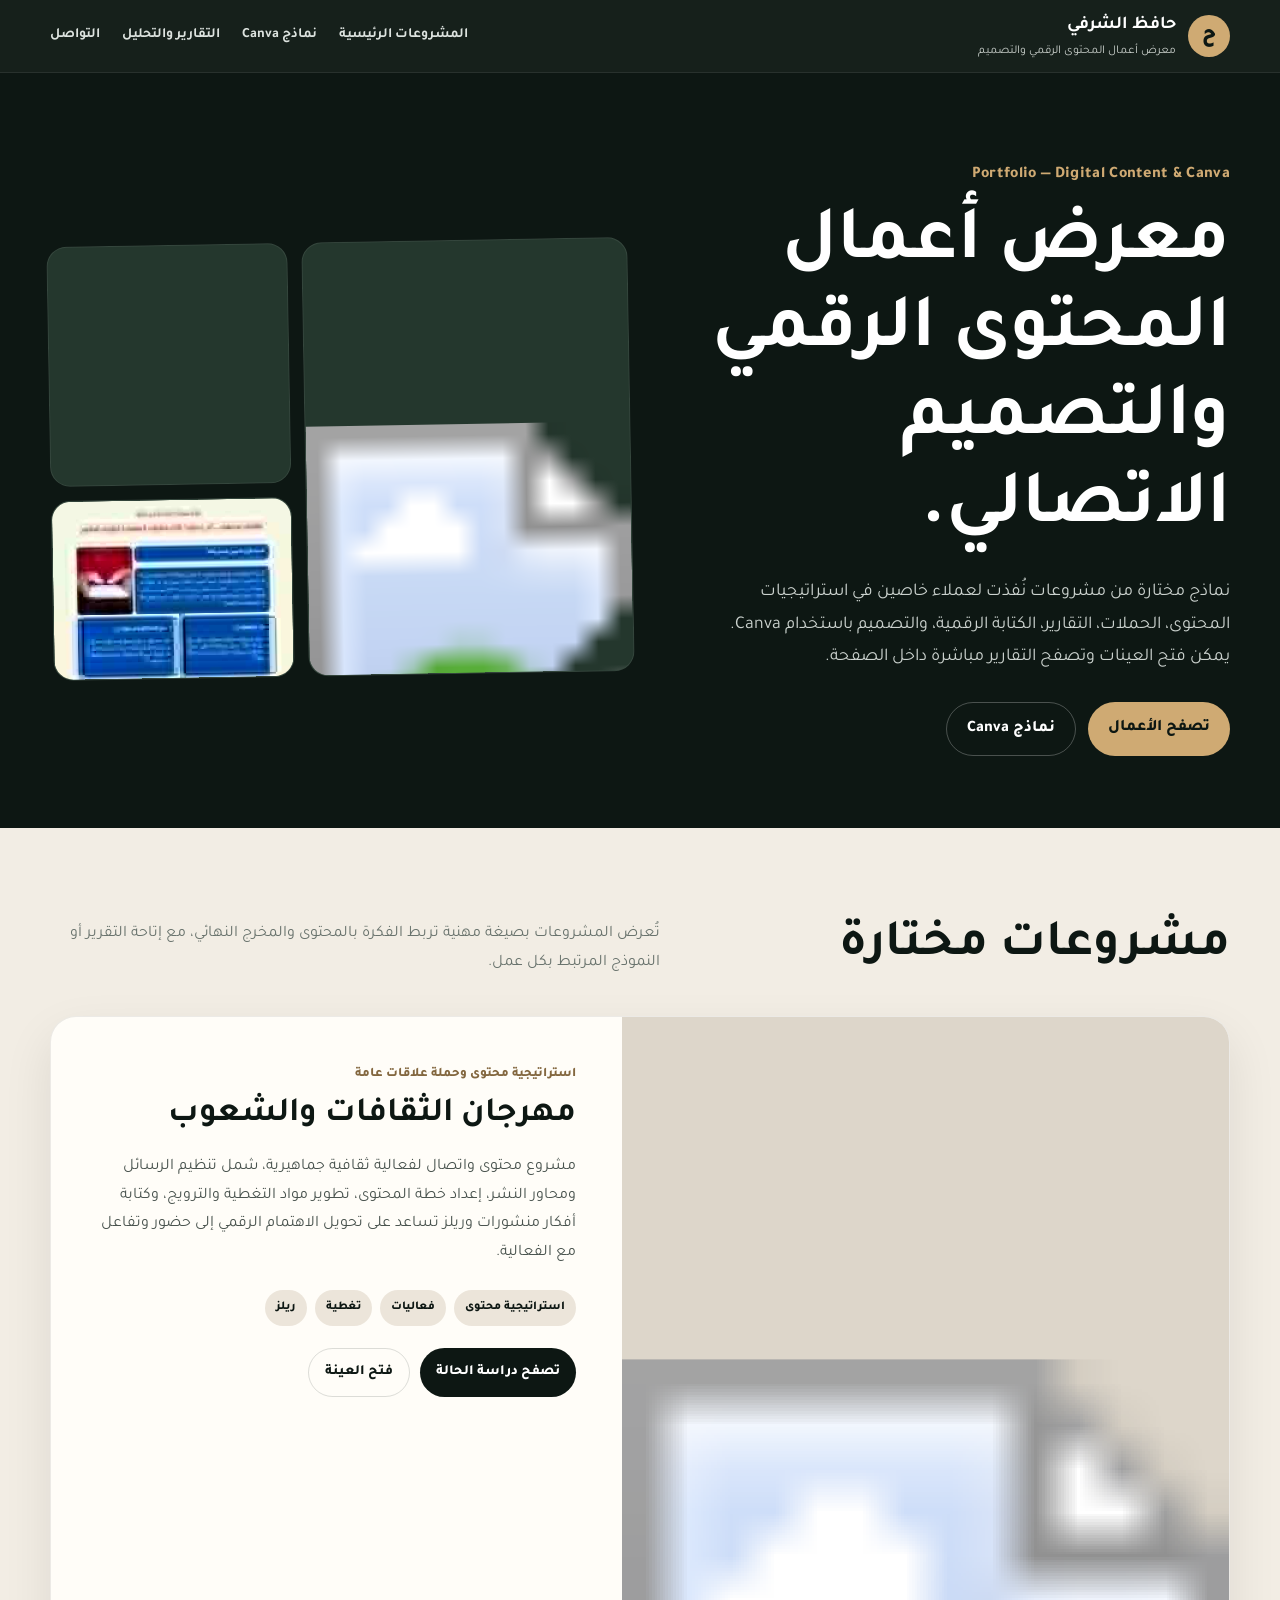
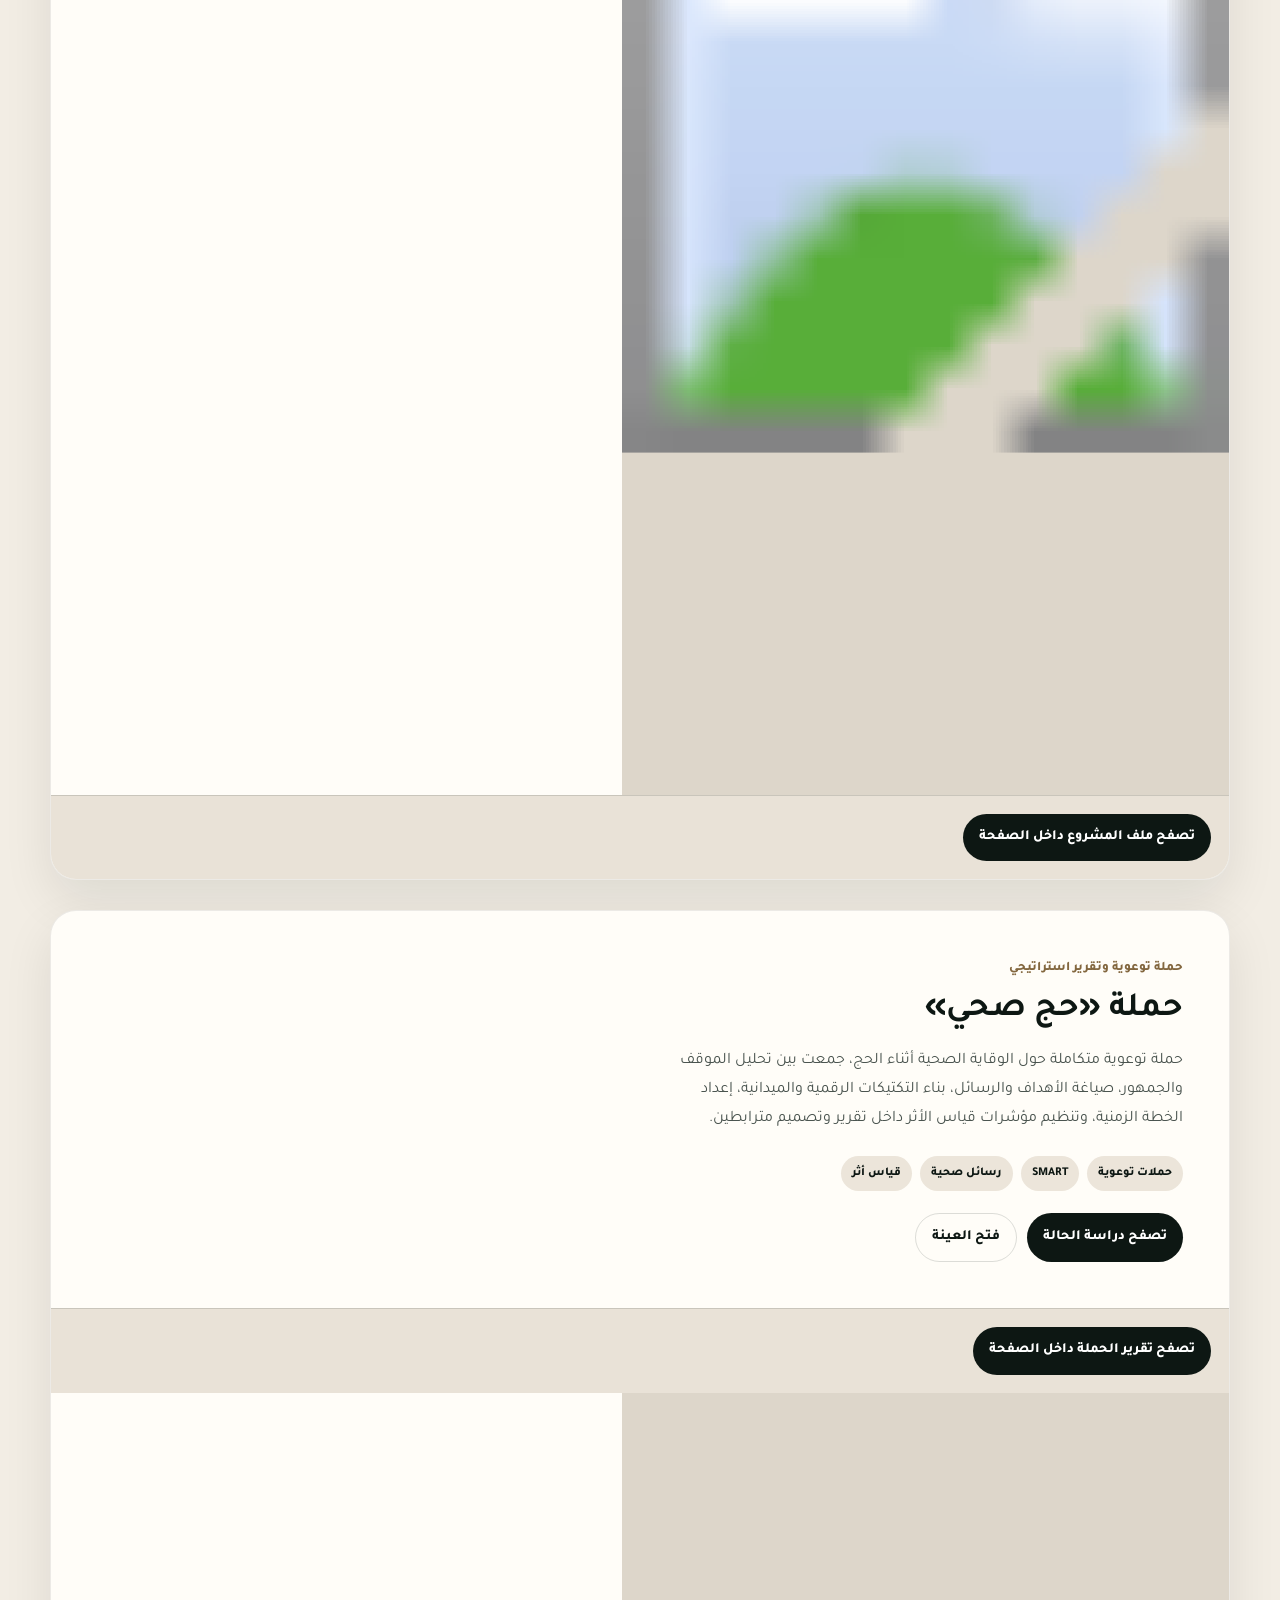
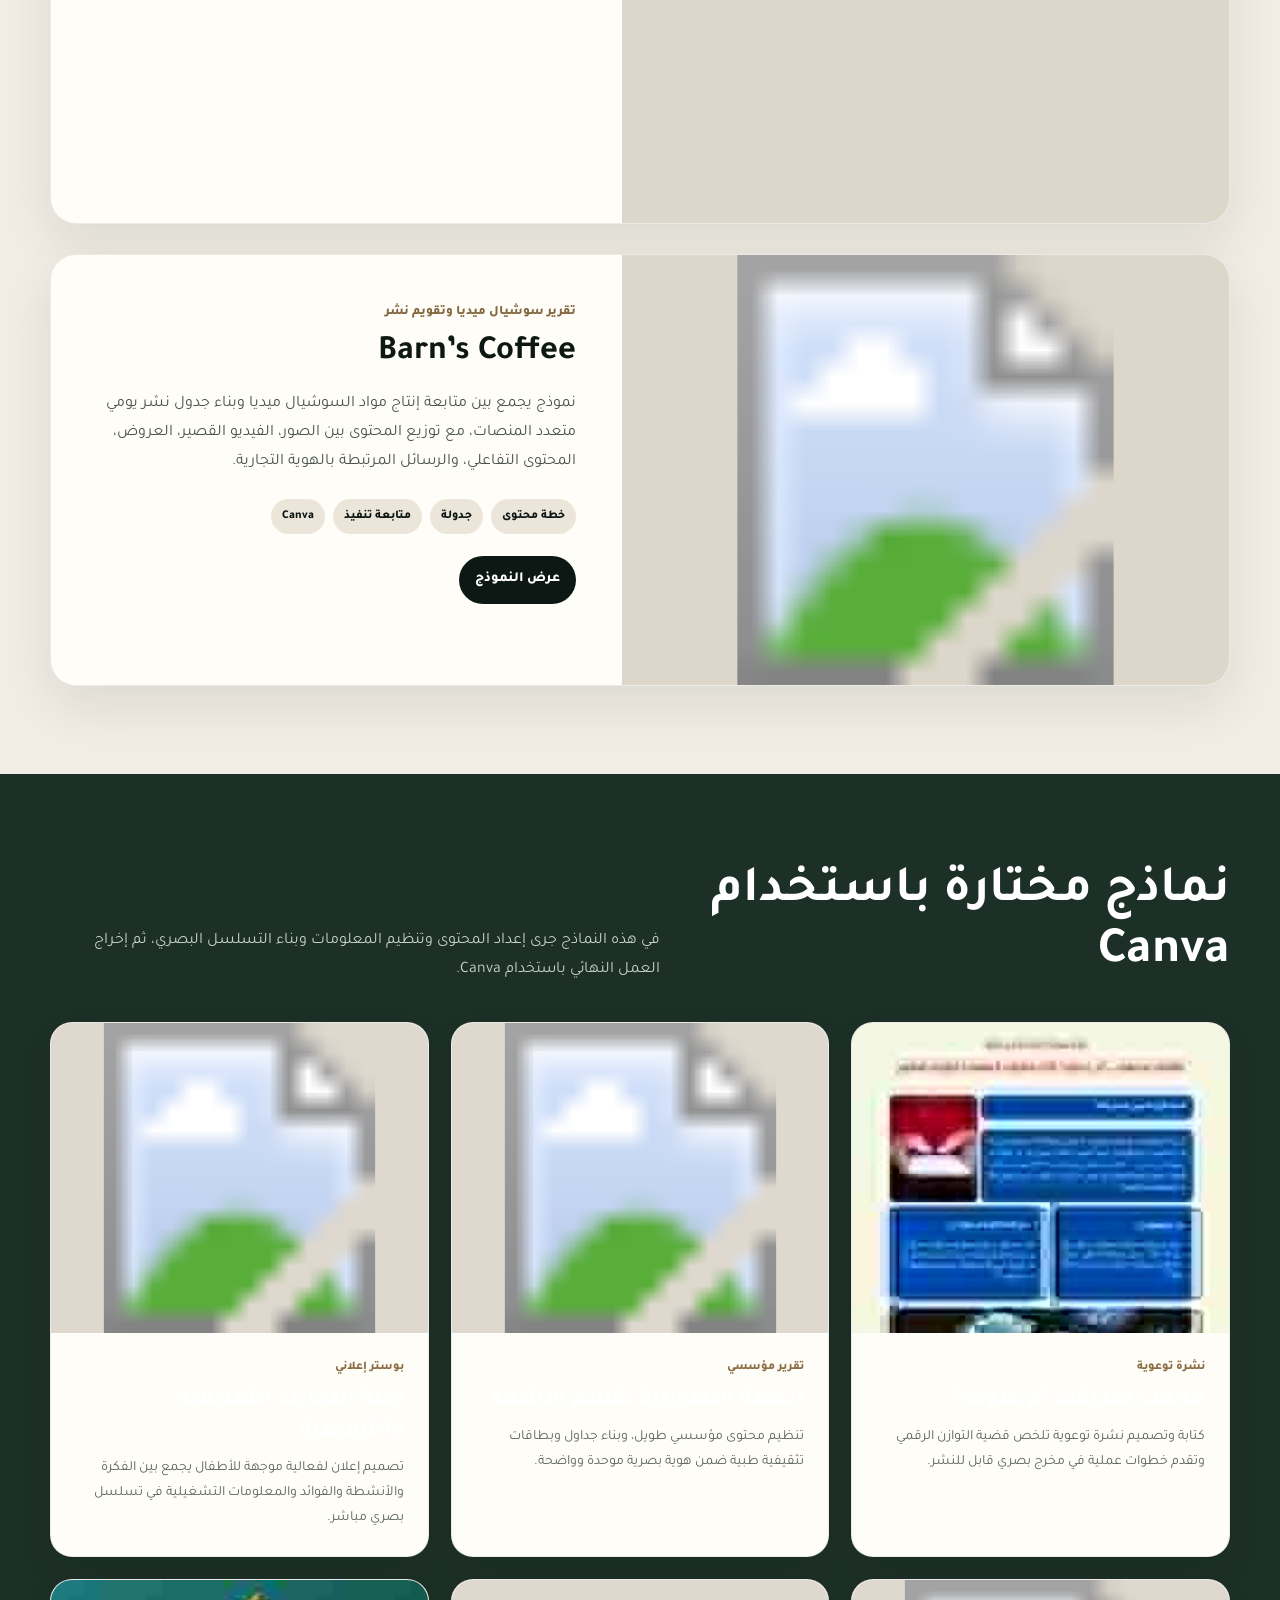
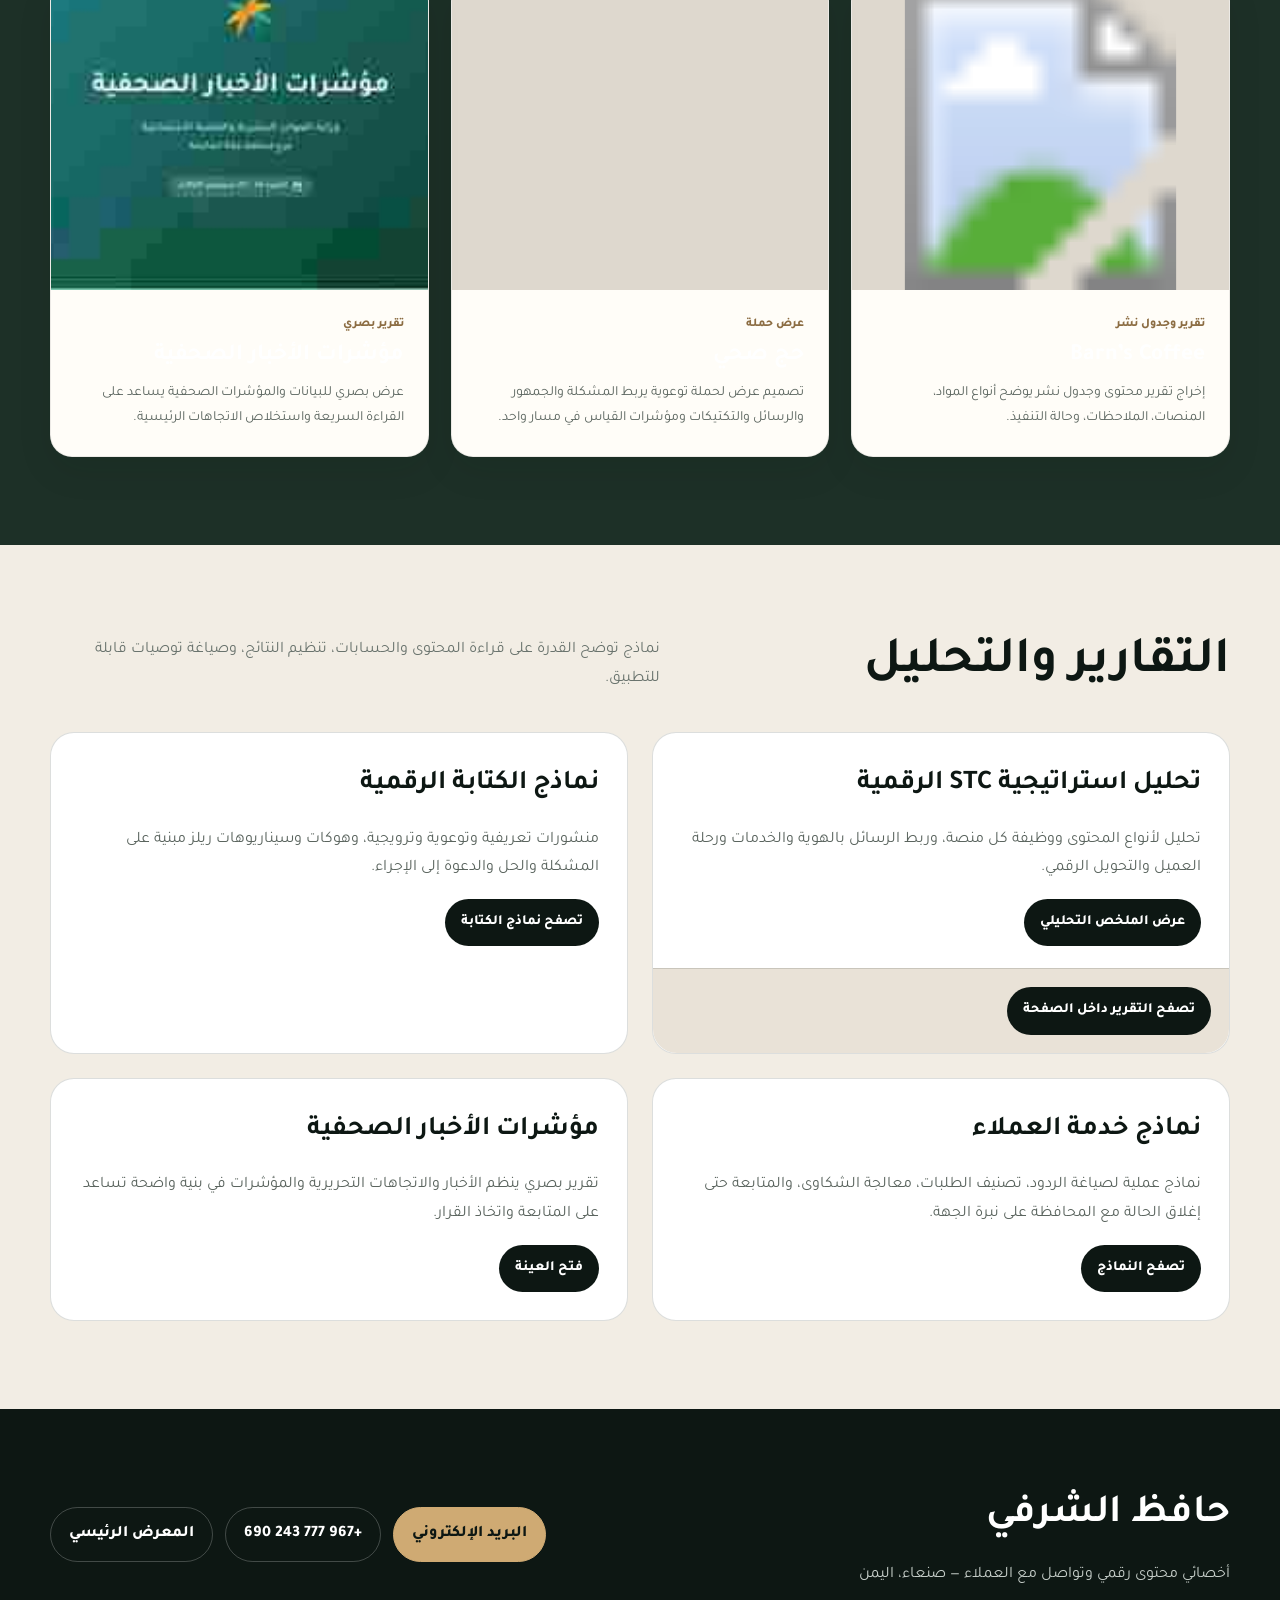
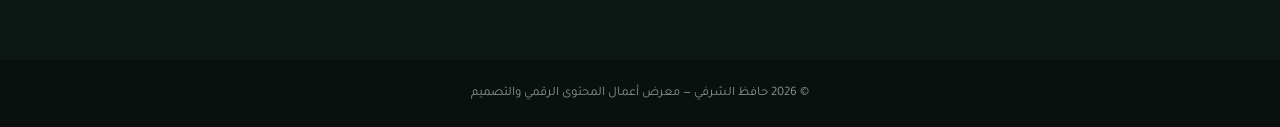
==== commit f19568f1: "Rebuild portfolio as professional work gallery with embedded reports" ====
--- a/content-customer-service/index.html
+++ b/content-customer-service/index.html
@@ -3,140 +3,122 @@
 <head>
   <meta charset="UTF-8">
   <meta name="viewport" content="width=device-width, initial-scale=1.0">
-  <meta name="description" content="معرض أعمال حافظ الشرفي في المحتوى الرقمي، استراتيجيات التواصل، خدمة العملاء، وتصميم Canva.">
+  <meta name="description" content="معرض أعمال حافظ الشرفي في المحتوى الرقمي والحملات والتقارير وتصميم Canva.">
   <meta name="theme-color" content="#0d1713">
-  <title>حافظ الشرفي | المحتوى الرقمي وCanva</title>
+  <title>حافظ الشرفي | معرض أعمال المحتوى الرقمي</title>
   <link rel="preconnect" href="https://fonts.googleapis.com">
   <link rel="preconnect" href="https://fonts.gstatic.com" crossorigin>
   <link href="https://fonts.googleapis.com/css2?family=Tajawal:wght@400;500;600;700;800;900&display=swap" rel="stylesheet">
-  <link rel="stylesheet" href="../styles.css?v=13">
-  <link rel="stylesheet" href="../final-polish.css?v=13">
   <style>
-    .hero-art img{object-position:top center}.hero-art-main img,.hero-art-autism img{object-fit:cover}.hero-art-child img,.hero-art-vat img{object-fit:cover}
-    .project-media.contain{background:#ded6c9}.project-media.contain img{object-fit:contain;padding:18px;background:#ded6c9}
-    .compact-media img{object-fit:cover}.compact-media.portrait img{object-position:top center}
-    .text-media{display:grid;place-items:center;padding:28px;background:linear-gradient(135deg,#17271f,#314a3d);color:#f4efe5;text-align:center}.text-media strong{font-size:26px;line-height:1.5}.text-media span{display:block;color:#d8b47b;font-size:13px;margin-bottom:8px}
-    .project-links{display:flex;flex-wrap:wrap;gap:10px;margin-top:24px}.project-links a{display:inline-flex;align-items:center;justify-content:center;padding:10px 16px;border-radius:999px;background:#0d1713;color:#fff;font-weight:800;font-size:14px}.project-links a.secondary{background:transparent;color:#0d1713;border:1px solid rgba(13,23,19,.28)}
-    .role-note{margin-top:18px;padding:14px 16px;border-radius:14px;background:rgba(13,23,19,.06);font-size:14px;color:#3f4b44}.role-note b{color:#0d1713}
-    .contact-link-simple{font-size:18px;font-weight:800;word-break:break-word}
-    @media(max-width:760px){.project-media.contain img{padding:10px}.project-links{display:grid}.project-links a{width:100%}}
+    :root{--ink:#0d1713;--forest:#1d3027;--cream:#f2ede4;--paper:#fffdf8;--gold:#cfaa73;--muted:#69736d;--line:rgba(13,23,19,.14)}
+    *{box-sizing:border-box}html{scroll-behavior:smooth}body{margin:0;font-family:"Tajawal",sans-serif;background:var(--cream);color:var(--ink);line-height:1.8}img{display:block;max-width:100%}a{color:inherit;text-decoration:none}.container{width:min(1180px,calc(100% - 36px));margin:auto}
+    .site-header{position:sticky;top:0;z-index:20;background:rgba(13,23,19,.96);backdrop-filter:blur(14px);border-bottom:1px solid rgba(255,255,255,.08)}.nav{min-height:72px;display:flex;align-items:center;justify-content:space-between;gap:24px}.brand{display:flex;align-items:center;gap:12px;color:white}.mark{width:42px;height:42px;border-radius:50%;display:grid;place-items:center;background:var(--gold);color:var(--ink);font-weight:900;font-size:21px}.brand strong{display:block;font-size:18px}.brand small{display:block;color:#c8cec9;font-size:12px}.nav-links{display:flex;gap:22px;color:#dde3df;font-size:14px;font-weight:700}.nav-links a:hover{color:var(--gold)}
+    .hero{background:var(--ink);color:white;padding:88px 0 72px;overflow:hidden}.hero-grid{display:grid;grid-template-columns:1fr 1.1fr;gap:70px;align-items:center}.kicker{color:var(--gold);font-weight:800;letter-spacing:.02em}.hero h1{font-size:clamp(42px,6vw,76px);line-height:1.16;margin:12px 0 22px}.hero p{color:#cbd2ce;font-size:18px;max-width:680px}.hero-actions{display:flex;gap:12px;flex-wrap:wrap;margin-top:28px}.button{padding:12px 20px;border-radius:999px;font-weight:800}.button.primary{background:var(--gold);color:var(--ink)}.button.secondary{border:1px solid rgba(255,255,255,.25);color:white}.collage{display:grid;grid-template-columns:1.15fr .85fr;grid-template-rows:240px 180px;gap:14px;transform:rotate(-1deg)}.collage a{overflow:hidden;border-radius:20px;background:#24372d;border:1px solid rgba(255,255,255,.08)}.collage a:first-child{grid-row:1/3}.collage img{width:100%;height:100%;object-fit:cover;object-position:top center;transition:.35s}.collage a:hover img{transform:scale(1.035)}
+    .section{padding:88px 0}.section-heading{display:flex;align-items:end;justify-content:space-between;gap:24px;margin-bottom:38px}.section-heading h2{font-size:clamp(32px,4vw,52px);margin:0;line-height:1.2}.section-heading p{max-width:610px;margin:0;color:var(--muted)}.section-dark{background:var(--forest);color:white}.section-dark .section-heading p{color:#c8d0cb}
+    .featured-list{display:grid;gap:30px}.project{display:grid;grid-template-columns:1.03fr .97fr;background:var(--paper);border-radius:26px;overflow:hidden;box-shadow:0 20px 50px rgba(13,23,19,.09);border:1px solid rgba(13,23,19,.08)}.project:nth-child(even) .project-media{order:2}.project-media{min-height:430px;background:#ddd6ca}.project-media img{width:100%;height:100%;object-fit:cover;object-position:top center}.project-copy{padding:46px}.label{font-size:13px;color:#83673f;font-weight:800;margin-bottom:8px}.project h3{font-size:34px;line-height:1.25;margin:0 0 16px}.project p{color:#49534e;margin:0 0 16px}.tags{display:flex;gap:8px;flex-wrap:wrap;margin:22px 0}.tags span{padding:7px 11px;border-radius:999px;background:#ece5da;font-size:12px;font-weight:800}.actions{display:flex;gap:10px;flex-wrap:wrap}.actions a,.viewer summary{display:inline-flex;align-items:center;justify-content:center;padding:11px 16px;border-radius:999px;background:var(--ink);color:white;font-weight:800;font-size:14px;cursor:pointer;list-style:none}.actions a.alt{background:transparent;color:var(--ink);border:1px solid var(--line)}
+    .viewer{grid-column:1/-1;background:#e9e2d7;border-top:1px solid var(--line)}.viewer summary{margin:18px;width:max-content}.viewer summary::-webkit-details-marker{display:none}.frame-wrap{padding:0 18px 18px}.frame-wrap iframe{width:100%;height:720px;border:0;border-radius:18px;background:white}.fallback{display:block;padding:12px 4px 2px;text-align:center;font-size:13px;color:#59645e}
+    .gallery{display:grid;grid-template-columns:repeat(3,1fr);gap:22px}.work-card{background:var(--paper);border-radius:22px;overflow:hidden;border:1px solid rgba(13,23,19,.08);box-shadow:0 14px 36px rgba(13,23,19,.08)}.work-card a.media{display:block;height:310px;background:#ded8ce;overflow:hidden}.work-card a.media img{width:100%;height:100%;object-fit:cover;object-position:top center;transition:.3s}.work-card:hover img{transform:scale(1.025)}.work-card .copy{padding:24px}.work-card h3{font-size:23px;line-height:1.35;margin:5px 0 10px}.work-card p{font-size:14px;color:#5b655f;margin:0}.work-card .mini{color:#8c6d43;font-weight:800;font-size:12px}
+    .report-grid{display:grid;grid-template-columns:1fr 1fr;gap:24px}.report-card{background:#fff;border-radius:24px;padding:28px;border:1px solid var(--line)}.report-card h3{font-size:27px;margin:0 0 12px}.report-card p{color:#5a645e}.report-card .viewer{margin:22px -28px -28px;border-radius:0 0 24px 24px;overflow:hidden}.report-card .frame-wrap iframe{height:620px}
+    .contact{background:var(--ink);color:white;padding:70px 0}.contact-grid{display:flex;justify-content:space-between;gap:30px;align-items:center}.contact h2{font-size:40px;margin:0 0 10px}.contact p{margin:0;color:#c6cec9}.contact-links{display:flex;gap:12px;flex-wrap:wrap}.contact-links a{padding:12px 18px;border-radius:999px;border:1px solid rgba(255,255,255,.22);font-weight:800}.contact-links a:first-child{background:var(--gold);color:var(--ink);border-color:var(--gold)}footer{padding:22px;background:#09100d;color:#88938d;text-align:center;font-size:13px}
+    @media(max-width:900px){.nav-links{display:none}.hero-grid,.project,.report-grid{grid-template-columns:1fr}.project:nth-child(even) .project-media{order:0}.gallery{grid-template-columns:1fr 1fr}.collage{margin-top:20px}.project-media{min-height:360px}.project-copy{padding:30px}.frame-wrap iframe{height:540px}.contact-grid{display:block}.contact-links{margin-top:22px}}
+    @media(max-width:620px){.hero{padding-top:58px}.hero h1{font-size:42px}.collage{grid-template-rows:190px 150px}.section{padding:64px 0}.section-heading{display:block}.section-heading p{margin-top:12px}.gallery{grid-template-columns:1fr}.work-card a.media{height:380px}.project h3{font-size:28px}.frame-wrap iframe{height:480px}.contact h2{font-size:32px}}
   </style>
 </head>
 <body>
-  <a class="skip-link" href="#main">الانتقال إلى المحتوى</a>
-  <header class="site-header" id="top">
-    <div class="container nav-shell">
-      <a class="brand" href="#top" aria-label="العودة إلى أعلى الصفحة"><span class="brand-mark">ح</span><span class="brand-copy"><strong>حافظ الشرفي</strong><small lang="en" dir="ltr">Digital Content & Customer Communication</small></span></a>
-      <button class="menu-button" type="button" aria-label="فتح قائمة التنقل" aria-expanded="false" aria-controls="main-nav"><span></span><span></span><span></span></button>
-      <nav class="main-nav" id="main-nav" aria-label="التنقل الرئيسي"><a href="#about">من أنا؟</a><a href="#services">ما الذي أقدّمه؟</a><a href="#workflow">كيف أعمل؟</a><a href="#projects">نماذج الأعمال</a><a href="#contact">التواصل</a></nav>
+  <header class="site-header">
+    <div class="container nav">
+      <a class="brand" href="#top"><span class="mark">ح</span><span><strong>حافظ الشرفي</strong><small>معرض أعمال المحتوى الرقمي والتصميم</small></span></a>
+      <nav class="nav-links"><a href="#featured">المشروعات الرئيسية</a><a href="#canva">نماذج Canva</a><a href="#reports">التقارير والتحليل</a><a href="#contact">التواصل</a></nav>
     </div>
   </header>
 
-  <main id="main">
-    <section class="hero" aria-labelledby="hero-title">
+  <main id="top">
+    <section class="hero">
       <div class="container hero-grid">
-        <div class="hero-copy">
-          <p class="hero-kicker">المحتوى الرقمي، استراتيجيات التواصل، وتصميم Canva</p>
-          <h1 id="hero-title"><span>من الفكرة والبحث إلى محتوى</span><span>منظم، واضح، وجاهز للنشر.</span></h1>
-          <p class="hero-role"><strong>حافظ الشرفي</strong><span lang="en" dir="ltr">Digital Content & Customer Communication</span></p>
+        <div>
+          <div class="kicker">Portfolio — Digital Content & Canva</div>
+          <h1>معرض أعمال المحتوى الرقمي والتصميم الاتصالي.</h1>
+          <p>نماذج مختارة من مشروعات نُفذت لعملاء خاصين في استراتيجيات المحتوى، الحملات، التقارير، الكتابة الرقمية، والتصميم باستخدام Canva. يمكن فتح العينات وتصفح التقارير مباشرة داخل الصفحة.</p>
+          <div class="hero-actions"><a class="button primary" href="#featured">تصفح الأعمال</a><a class="button secondary" href="#canva">نماذج Canva</a></div>
         </div>
-        <div class="hero-showcase" aria-hidden="true">
-          <div class="hero-art hero-art-main"><img src="assets/festival-showcase.svg" alt="" fetchpriority="high"></div>
-          <div class="hero-art hero-art-autism"><img src="assets/hajj-showcase.svg" alt="" fetchpriority="high"></div>
-          <div class="hero-art hero-art-child"><img src="assets/canva-aware-thumb.svg" alt=""></div>
-          <div class="hero-art hero-art-vat"><img src="assets/canva-barns-thumb.svg" alt=""></div>
+        <div class="collage" aria-label="معاينات من الأعمال">
+          <a href="assets/festival-showcase.svg" target="_blank"><img src="assets/festival-showcase.svg" alt="معاينة مهرجان الثقافات والشعوب"></a>
+          <a href="assets/hajj-showcase.svg" target="_blank"><img src="assets/hajj-showcase.svg" alt="معاينة حملة حج صحي"></a>
+          <a href="assets/canva-aware-thumb.svg" target="_blank"><img src="assets/canva-aware-thumb.svg" alt="معاينة نشرة واعي رقميا"></a>
         </div>
       </div>
     </section>
 
-    <section class="section section-light" id="about">
-      <div class="container readable">
-        <header class="section-heading"><p class="section-number">01</p><h2>من أنا؟</h2></header>
-        <div class="about-copy">
-          <p>أخصائي محتوى رقمي وتواصل مع العملاء، حاصل على بكالوريوس إعلام تخصص علاقات عامة وإعلان. أعمل بصورة مستقلة منذ عام 2022 على مشروعات مدفوعة لعملاء خاصين، تشمل استراتيجيات المحتوى، الحملات، التقارير، الكتابة الرقمية، وتصميم المخرجات.</p>
-          <p>أتولى البحث وجمع المعلومات، فهم الجمهور، بناء الفكرة والخطة، كتابة المحتوى، تنظيم الوثائق، ثم تصميم المخرج النهائي باستخدام Canva. لذلك تُعرض نماذج Canva هنا بوصفها دليلًا على قدرتي على إدارة المحتوى والتصميم معًا، لا على استخدام قالب جاهز فقط.</p>
-          <p>كما أمتلك خبرة سابقة في خدمة العملاء وبريد القراء والعلاقات العامة، ما يساعدني على التعامل مع المحتوى باعتباره جزءًا من تجربة العميل وصورة الجهة.</p>
+    <section class="section" id="featured">
+      <div class="container">
+        <header class="section-heading"><h2>مشروعات مختارة</h2><p>تُعرض المشروعات بصيغة مهنية تربط الفكرة بالمحتوى والمخرج النهائي، مع إتاحة التقرير أو النموذج المرتبط بكل عمل.</p></header>
+        <div class="featured-list">
+          <article class="project">
+            <a class="project-media" href="assets/festival-showcase.svg" target="_blank"><img src="assets/festival-showcase.svg" alt="نماذج من مهرجان الثقافات والشعوب"></a>
+            <div class="project-copy">
+              <div class="label">استراتيجية محتوى وحملة علاقات عامة</div>
+              <h3>مهرجان الثقافات والشعوب</h3>
+              <p>مشروع محتوى واتصال لفعالية ثقافية جماهيرية، شمل تنظيم الرسائل ومحاور النشر، إعداد خطة المحتوى، تطوير مواد التغطية والترويج، وكتابة أفكار منشورات وريلز تساعد على تحويل الاهتمام الرقمي إلى حضور وتفاعل مع الفعالية.</p>
+              <div class="tags"><span>استراتيجية محتوى</span><span>فعاليات</span><span>تغطية</span><span>ريلز</span></div>
+              <div class="actions"><a href="projects/festival.html">تصفح دراسة الحالة</a><a class="alt" href="assets/festival-showcase.svg" target="_blank">فتح العينة</a></div>
+            </div>
+            <details class="viewer"><summary>تصفح ملف المشروع داخل الصفحة</summary><div class="frame-wrap"><iframe loading="lazy" src="https://docs.google.com/document/d/1pD43FIQS770YlIuaXZfvYR20TJDhxGYxOTTit8kgxE8/preview" title="خطة محتوى مهرجان الثقافات والشعوب"></iframe><a class="fallback" href="https://docs.google.com/document/d/1pD43FIQS770YlIuaXZfvYR20TJDhxGYxOTTit8kgxE8/preview" target="_blank">فتح الملف في نافذة مستقلة عند تعذر ظهوره هنا</a></div></details>
+          </article>
+
+          <article class="project">
+            <a class="project-media" href="assets/hajj-showcase.svg" target="_blank"><img src="assets/hajj-showcase.svg" alt="نماذج من حملة حج صحي"></a>
+            <div class="project-copy">
+              <div class="label">حملة توعوية وتقرير استراتيجي</div>
+              <h3>حملة «حج صحي»</h3>
+              <p>حملة توعوية متكاملة حول الوقاية الصحية أثناء الحج، جمعت بين تحليل الموقف والجمهور، صياغة الأهداف والرسائل، بناء التكتيكات الرقمية والميدانية، إعداد الخطة الزمنية، وتنظيم مؤشرات قياس الأثر داخل تقرير وتصميم مترابطين.</p>
+              <div class="tags"><span>حملات توعوية</span><span>SMART</span><span>رسائل صحية</span><span>قياس أثر</span></div>
+              <div class="actions"><a href="projects/hajj-health.html">تصفح دراسة الحالة</a><a class="alt" href="assets/hajj-showcase.svg" target="_blank">فتح العينة</a></div>
+            </div>
+            <details class="viewer"><summary>تصفح تقرير الحملة داخل الصفحة</summary><div class="frame-wrap"><iframe loading="lazy" src="https://drive.google.com/file/d/1vQrPM-ox4eomM5IX-AtBNWgXwHMgoIfv/preview" title="تقرير حملة حج صحي"></iframe><a class="fallback" href="https://drive.google.com/file/d/1vQrPM-ox4eomM5IX-AtBNWgXwHMgoIfv/preview" target="_blank">فتح التقرير في نافذة مستقلة عند تعذر ظهوره هنا</a></div></details>
+          </article>
+
+          <article class="project">
+            <a class="project-media" href="assets/canva-barns-thumb.svg" target="_blank"><img src="assets/canva-barns-thumb.svg" alt="تقرير وخطة Barns Coffee"></a>
+            <div class="project-copy">
+              <div class="label">تقرير سوشيال ميديا وتقويم نشر</div>
+              <h3>Barn’s Coffee</h3>
+              <p>نموذج يجمع بين متابعة إنتاج مواد السوشيال ميديا وبناء جدول نشر يومي متعدد المنصات، مع توزيع المحتوى بين الصور، الفيديو القصير، العروض، المحتوى التفاعلي، والرسائل المرتبطة بالهوية التجارية.</p>
+              <div class="tags"><span>خطة محتوى</span><span>جدولة</span><span>متابعة تنفيذ</span><span>Canva</span></div>
+              <div class="actions"><a href="assets/canva-barns-thumb.svg" target="_blank">عرض النموذج</a></div>
+            </div>
+          </article>
         </div>
       </div>
     </section>
 
-    <section class="section section-dark" id="services">
+    <section class="section section-dark" id="canva">
       <div class="container">
-        <header class="section-heading heading-on-dark"><p class="section-number">02</p><h2>ما الذي أقدّمه؟</h2><p>أدير دورة المحتوى من فهم الاحتياج حتى التسليم والمتابعة.</p></header>
-        <div class="services-grid">
-          <article class="service-card"><span>01</span><h3>استراتيجية المحتوى</h3><p>تحديد الجمهور والأهداف والرسائل ومحاور المحتوى بما يناسب الجهة والمنصة.</p></article>
-          <article class="service-card"><span>02</span><h3>كتابة المحتوى</h3><p>منشورات وإعلانات وهوكات وسيناريوهات ريلز ونصوص توعوية وتعريفية.</p></article>
-          <article class="service-card"><span>03</span><h3>خطط النشر</h3><p>إعداد تقاويم تشغيلية وتوزيع الصيغ والمواعيد والدعوات إلى الإجراء.</p></article>
-          <article class="service-card"><span>04</span><h3>تحليل الحسابات والحملات</h3><p>قراءة وظيفة المحتوى ورحلة الجمهور واستخلاص فرص التحسين.</p></article>
-          <article class="service-card"><span>05</span><h3>تصميم Canva</h3><p>تقارير وعروض وإنفوجرافيك ونشرات وبوسترات مع بناء تسلسل بصري واضح.</p></article>
-          <article class="service-card"><span>06</span><h3>خدمة العملاء والتواصل</h3><p>صياغة الردود، تصنيف الطلبات، التحويل والمتابعة حتى إغلاق الحالة.</p></article>
-          <article class="service-card service-card-wide"><span>07</span><h3>التقارير والتحسين</h3><p>تنظيم البيانات والملاحظات وإعداد تقارير مختصرة وتوصيات قابلة للتنفيذ.</p></article>
+        <header class="section-heading"><h2>نماذج مختارة باستخدام Canva</h2><p>في هذه النماذج جرى إعداد المحتوى وتنظيم المعلومات وبناء التسلسل البصري، ثم إخراج العمل النهائي باستخدام Canva.</p></header>
+        <div class="gallery">
+          <article class="work-card"><a class="media" href="assets/canva-aware-thumb.svg" target="_blank"><img src="assets/canva-aware-thumb.svg" alt="نشرة واعي رقميا"></a><div class="copy"><div class="mini">نشرة توعوية</div><h3>هاتفك صديقك أم عدوك؟</h3><p>كتابة وتصميم نشرة توعوية تلخص قضية التوازن الرقمي وتقدم خطوات عملية في مخرج بصري قابل للنشر.</p></div></article>
+          <article class="work-card"><a class="media" href="assets/canva-radiology-thumb.svg" target="_blank"><img src="assets/canva-radiology-thumb.svg" alt="الخطة التطويرية لقسم الأشعة"></a><div class="copy"><div class="mini">تقرير مؤسسي</div><h3>الخطة التطويرية لقسم الأشعة</h3><p>تنظيم محتوى مؤسسي طويل، وبناء جداول وبطاقات تثقيفية طبية ضمن هوية بصرية موحدة وواضحة.</p></div></article>
+          <article class="work-card"><a class="media" href="assets/canva-trip-thumb.svg" target="_blank"><img src="assets/canva-trip-thumb.svg" alt="بوستر رحلة تعليمية وترفيهية"></a><div class="copy"><div class="mini">بوستر إعلاني</div><h3>رحلة التجارب التعليمية والترفيهية</h3><p>تصميم إعلان لفعالية موجهة للأطفال يجمع بين الفكرة والأنشطة والفوائد والمعلومات التشغيلية في تسلسل بصري مباشر.</p></div></article>
+          <article class="work-card"><a class="media" href="assets/canva-barns-thumb.svg" target="_blank"><img src="assets/canva-barns-thumb.svg" alt="خطة Barns Coffee"></a><div class="copy"><div class="mini">تقرير وجدول نشر</div><h3>Barn’s Coffee</h3><p>إخراج تقرير محتوى وجدول نشر يوضح أنواع المواد، المنصات، الملاحظات، وحالة التنفيذ.</p></div></article>
+          <article class="work-card"><a class="media" href="assets/hajj-showcase.svg" target="_blank"><img src="assets/hajj-showcase.svg" alt="عرض حملة حج صحي"></a><div class="copy"><div class="mini">عرض حملة</div><h3>حج صحي</h3><p>تصميم عرض لحملة توعوية يربط المشكلة والجمهور والرسائل والتكتيكات ومؤشرات القياس في مسار واحد.</p></div></article>
+          <article class="work-card"><a class="media" href="assets/news-report-thumb.svg" target="_blank"><img src="assets/news-report-thumb.svg" alt="مؤشرات الأخبار الصحفية"></a><div class="copy"><div class="mini">تقرير بصري</div><h3>مؤشرات الأخبار الصحفية</h3><p>عرض بصري للبيانات والمؤشرات الصحفية يساعد على القراءة السريعة واستخلاص الاتجاهات الرئيسية.</p></div></article>
         </div>
       </div>
     </section>
 
-    <section class="section section-light" id="workflow">
+    <section class="section" id="reports">
       <div class="container">
-        <header class="section-heading workflow-heading"><p class="section-number">03</p><h2>كيف أعمل؟</h2></header>
-        <div class="workflow-grid">
-          <article class="workflow-card"><span class="workflow-icon">01</span><div><h3>فهم المشروع</h3><p>تحديد الاحتياج والجمهور والمنصة والمخرج المطلوب.</p></div></article>
-          <article class="workflow-card"><span class="workflow-icon">02</span><div><h3>البحث وتحليل الجمهور</h3><p>جمع المعلومات وفهم السياق والسلوك والرسائل المناسبة.</p></div></article>
-          <article class="workflow-card"><span class="workflow-icon">03</span><div><h3>بناء الفكرة والخطة</h3><p>تحديد المحاور والصيغ والتسلسل وخطة النشر أو التقرير.</p></div></article>
-          <article class="workflow-card"><span class="workflow-icon">04</span><div><h3>كتابة المحتوى</h3><p>صياغة النصوص والعناوين والهوكات والسيناريوهات.</p></div></article>
-          <article class="workflow-card"><span class="workflow-icon">05</span><div><h3>التصميم والتنفيذ</h3><p>تنظيم المعلومات وتصميم المخرج باستخدام Canva أو تجهيز المحتوى للنشر.</p></div></article>
-          <article class="workflow-card"><span class="workflow-icon">06</span><div><h3>المراجعة والتسليم</h3><p>تدقيق النص والهوية وتنفيذ التعديلات حتى اعتماد النسخة النهائية.</p></div></article>
+        <header class="section-heading"><h2>التقارير والتحليل</h2><p>نماذج توضح القدرة على قراءة المحتوى والحسابات، تنظيم النتائج، وصياغة توصيات قابلة للتطبيق.</p></header>
+        <div class="report-grid">
+          <article class="report-card"><h3>تحليل استراتيجية STC الرقمية</h3><p>تحليل لأنواع المحتوى ووظيفة كل منصة، وربط الرسائل بالهوية والخدمات ورحلة العميل والتحويل الرقمي.</p><div class="actions"><a href="projects/content-analysis.html">عرض الملخص التحليلي</a></div><details class="viewer"><summary>تصفح التقرير داخل الصفحة</summary><div class="frame-wrap"><iframe loading="lazy" src="https://docs.google.com/document/d/1NeSMX4oi_pQjNXDQb6vP4SSYldVy-QRUrinKUU9nca4/preview" title="تحليل استراتيجية STC الرقمية"></iframe></div></details></article>
+          <article class="report-card"><h3>نماذج الكتابة الرقمية</h3><p>منشورات تعريفية وتوعوية وترويجية، وهوكات وسيناريوهات ريلز مبنية على المشكلة والحل والدعوة إلى الإجراء.</p><div class="actions"><a href="projects/writing-samples.html">تصفح نماذج الكتابة</a></div></article>
+          <article class="report-card"><h3>نماذج خدمة العملاء</h3><p>نماذج عملية لصياغة الردود، تصنيف الطلبات، معالجة الشكاوى، والمتابعة حتى إغلاق الحالة مع المحافظة على نبرة الجهة.</p><div class="actions"><a href="projects/customer-service.html">تصفح النماذج</a></div></article>
+          <article class="report-card"><h3>مؤشرات الأخبار الصحفية</h3><p>تقرير بصري ينظم الأخبار والاتجاهات التحريرية والمؤشرات في بنية واضحة تساعد على المتابعة واتخاذ القرار.</p><div class="actions"><a href="assets/news-report-thumb.svg" target="_blank">فتح العينة</a></div></article>
         </div>
       </div>
     </section>
 
-    <section class="section section-projects" id="projects">
-      <div class="container">
-        <header class="section-heading projects-heading"><p class="section-number">04</p><h2>نماذج الأعمال</h2><p>نماذج أصلية من مشروعات نفذتها بالكامل، مع إزالة أسماء العملاء والبيانات الأكاديمية والخاصة عند الحاجة.</p></header>
-        <div class="featured-projects">
-          <article class="featured-project">
-            <a class="project-media contain" href="assets/festival-showcase.svg" target="_blank" rel="noopener"><img src="assets/festival-showcase.svg" alt="نماذج من مشروع مهرجان الثقافات والشعوب"></a>
-            <div class="project-copy"><p class="project-type">استراتيجية محتوى وحملة علاقات عامة</p><h3>مهرجان الثقافات والشعوب</h3><p>منظومة متكاملة شملت الأهداف والجمهور والرسائل، خطة المحتوى، التغطية، نماذج المنشورات، العد التنازلي، وأفكار الريلز.</p><div class="project-tags"><span>استراتيجية محتوى</span><span>فعاليات</span><span>ريلز</span><span>تغطية</span></div><div class="role-note"><b>دوري:</b> البحث، التخطيط، كتابة المحتوى، تنظيم المخرجات والتصميم.</div><div class="project-links"><a href="projects/festival.html">تصفح دراسة الحالة</a><a class="secondary" href="assets/festival-showcase.svg" target="_blank">فتح العينة الأصلية</a></div></div>
-          </article>
-
-          <article class="featured-project reverse">
-            <a class="project-media contain" href="assets/hajj-showcase.svg" target="_blank" rel="noopener"><img src="assets/hajj-showcase.svg" alt="نماذج من حملة حج صحي"></a>
-            <div class="project-copy"><p class="project-type">حملة توعوية وتقرير استراتيجي</p><h3>حملة «حج صحي»</h3><p>حملة صحية متعددة القنوات مع تقرير مفصل يشمل تحليل الموقف، تقسيم الجمهور، أهداف SMART، الرسائل، التكتيكات، الخطة الزمنية وقياس الأثر.</p><div class="project-tags"><span>حملة توعوية</span><span>SMART</span><span>تقارير</span><span>قياس أثر</span></div><div class="role-note"><b>دوري:</b> البحث، بناء الاستراتيجية، كتابة التقرير، تصميم العرض والإخراج النهائي.</div><div class="project-links"><a href="projects/hajj-health.html">تصفح دراسة الحالة</a><a class="secondary" href="assets/hajj-showcase.svg" target="_blank">فتح العينة الأصلية</a></div></div>
-          </article>
-
-          <article class="featured-project">
-            <a class="project-media contain" href="assets/canva-barns-thumb.svg" target="_blank" rel="noopener"><img src="assets/canva-barns-thumb.svg" alt="تقرير وخطة محتوى Barns Coffee"></a>
-            <div class="project-copy"><p class="project-type">خطة سوشيال ميديا وجدول نشر</p><h3>Barn’s Coffee</h3><p>تقرير لتنفيذ مواد السوشيال ميديا وجدول نشر يومي يوزع المحتوى بين الصور، الفيديو القصير، العروض، القصص والمحتوى التفاعلي عبر عدة منصات.</p><div class="project-tags"><span>تقويم محتوى</span><span>متابعة تنفيذ</span><span>Canva</span><span>سوشيال ميديا</span></div><div class="role-note"><b>دوري:</b> إعداد المحتوى، تنظيم خطة النشر، متابعة المخرجات وتصميم التقرير.</div><div class="project-links"><a href="assets/canva-barns-thumb.svg" target="_blank">فتح النموذج</a></div></div>
-          </article>
-
-          <article class="featured-project reverse">
-            <a class="project-media contain" href="assets/analysis-thumb.svg" target="_blank" rel="noopener"><img src="assets/analysis-thumb.svg" alt="تحليل استراتيجية محتوى على وسائل التواصل"></a>
-            <div class="project-copy"><p class="project-type">تحليل حسابات وتوصيات</p><h3>تحليل استراتيجية STC الرقمية</h3><p>تحليل أنواع المحتوى ووظيفة المنصات، وربط الرسائل بالهوية والخدمات ورحلة العميل والتحويل الرقمي، ثم صياغة توصيات تطويرية.</p><div class="project-tags"><span>تحليل محتوى</span><span>رحلة العميل</span><span>توصيات</span><span>منصات</span></div><div class="project-links"><a href="projects/content-analysis.html">تصفح نموذج التحليل</a></div></div>
-          </article>
-        </div>
-
-        <div class="compact-projects">
-          <article class="compact-project"><a class="compact-media portrait" href="assets/canva-aware-thumb.svg" target="_blank"><img src="assets/canva-aware-thumb.svg" alt="نشرة واعي رقميا"></a><div class="compact-copy"><p class="project-type">Canva — نشرة توعوية</p><h3>هاتفك صديقك أم عدوك؟</h3><p>بحث وكتابة وتصميم نشرة توعوية تقدم بيانات وثلاث خطوات عملية لاستعادة التوازن الرقمي.</p><div class="role-note"><b>دوري:</b> المحتوى والتنظيم والتصميم كاملًا.</div></div></article>
-          <article class="compact-project"><a class="compact-media" href="assets/canva-radiology-thumb.svg" target="_blank"><img src="assets/canva-radiology-thumb.svg" alt="الخطة التطويرية لقسم الأشعة"></a><div class="compact-copy"><p class="project-type">Canva — تقرير مؤسسي</p><h3>الخطة التطويرية لقسم الأشعة</h3><p>وثيقة طويلة تضم تحليلًا وجداول وبطاقات تثقيفية ثنائية اللغة ضمن هوية موحدة.</p><div class="role-note"><b>دوري:</b> إعداد المحتوى، تنظيم الوثيقة، وتصميم الصفحات.</div></div></article>
-          <article class="compact-project"><a class="compact-media" href="assets/canva-trip-thumb.svg" target="_blank"><img src="assets/canva-trip-thumb.svg" alt="بوستر رحلة التجارب التعليمية والترفيهية"></a><div class="compact-copy"><p class="project-type">Canva — بوستر إعلاني</p><h3>رحلة التجارب التعليمية والترفيهية</h3><p>بوستر موجه للأطفال يجمع الأنشطة والفوائد ومعلومات التسجيل في تسلسل واضح.</p><div class="role-note"><b>دوري:</b> كتابة المحتوى وتنظيمه وتصميم الإعلان.</div></div></article>
-          <article class="compact-project"><a class="compact-media" href="assets/news-report-thumb.svg" target="_blank"><img src="assets/news-report-thumb.svg" alt="تقرير مؤشرات الأخبار الصحفية"></a><div class="compact-copy"><p class="project-type">تقرير مؤشرات</p><h3>مؤشرات الأخبار الصحفية</h3><p>تلخيص المواد المنشورة والجولات والاتجاهات التحريرية في تقرير بصري يسهل قراءته.</p><div class="role-note"><b>دوري:</b> تنظيم البيانات وصياغة الملخص وبناء العرض.</div></div></article>
-          <article class="compact-project"><a class="compact-media text-media" href="projects/writing-samples.html"><div><span>CONTENT WRITING</span><strong>من الفكرة إلى منشور وسيناريو</strong></div></a><div class="compact-copy"><p class="project-type">كتابة رقمية</p><h3>منشورات وهوكات وريلز</h3><p>نماذج تعريـفية وتوعوية وترويجية، وسيناريوهات قصيرة مبنية على المشكلة والحل والدعوة إلى الإجراء.</p><div class="project-links"><a href="projects/writing-samples.html">تصفح النماذج</a></div></div></article>
-          <article class="compact-project"><a class="compact-media text-media" href="projects/customer-service.html"><div><span>CUSTOMER SERVICE</span><strong>رد واضح، تحويل، متابعة وإغلاق</strong></div></a><div class="compact-copy"><p class="project-type">خدمة العملاء</p><h3>نماذج الردود وإدارة الطلبات</h3><p>قوالب للاستفسارات والشكاوى وتأخر الطلبات، وسجل متابعة وتقرير يومي ونبرة تواصل مهنية.</p><div class="project-links"><a href="projects/customer-service.html">تصفح الدليل العملي</a></div></div></article>
-        </div>
-      </div>
-    </section>
-
-    <section class="section section-contact" id="contact">
-      <div class="container contact-layout">
-        <div class="contact-copy"><p class="section-number">05</p><h2>لنتواصل</h2><p>للفرص الوظيفية والمشروعات المتعلقة بالمحتوى الرقمي، التواصل مع العملاء، والتصميم عبر Canva.</p></div>
-        <div class="contact-cards">
-          <a class="contact-card" href="https://wa.me/967777243690" target="_blank" rel="noopener"><span>واتساب</span><strong class="contact-link-simple" dir="ltr">+967 777 243 690</strong></a>
-          <a class="contact-card" href="mailto:hafedhalsharafi2@gmail.com"><span>البريد الإلكتروني</span><strong class="contact-link-simple" dir="ltr">hafedhalsharafi2@gmail.com</strong></a>
-          <a class="contact-card" href="../"><span>المعرض الآخر</span><strong>المحتوى البصري بالذكاء الاصطناعي</strong></a>
-        </div>
-      </div>
-    </section>
+    <section class="contact" id="contact"><div class="container contact-grid"><div><h2>حافظ الشرفي</h2><p>أخصائي محتوى رقمي وتواصل مع العملاء — صنعاء، اليمن</p></div><div class="contact-links"><a href="mailto:hafedhalsharafi2@gmail.com">البريد الإلكتروني</a><a href="tel:+967777243690">+967 777 243 690</a><a href="../">المعرض الرئيسي</a></div></div></section>
   </main>
-  <footer class="site-footer"><div class="container footer-layout"><p>© 2026 حافظ الشرفي — المحتوى الرقمي وCanva</p><a href="#top">العودة للأعلى ↑</a></div></footer>
-  <script src="../script.js"></script>
+  <footer>© 2026 حافظ الشرفي — معرض أعمال المحتوى الرقمي والتصميم</footer>
 </body>
 </html>
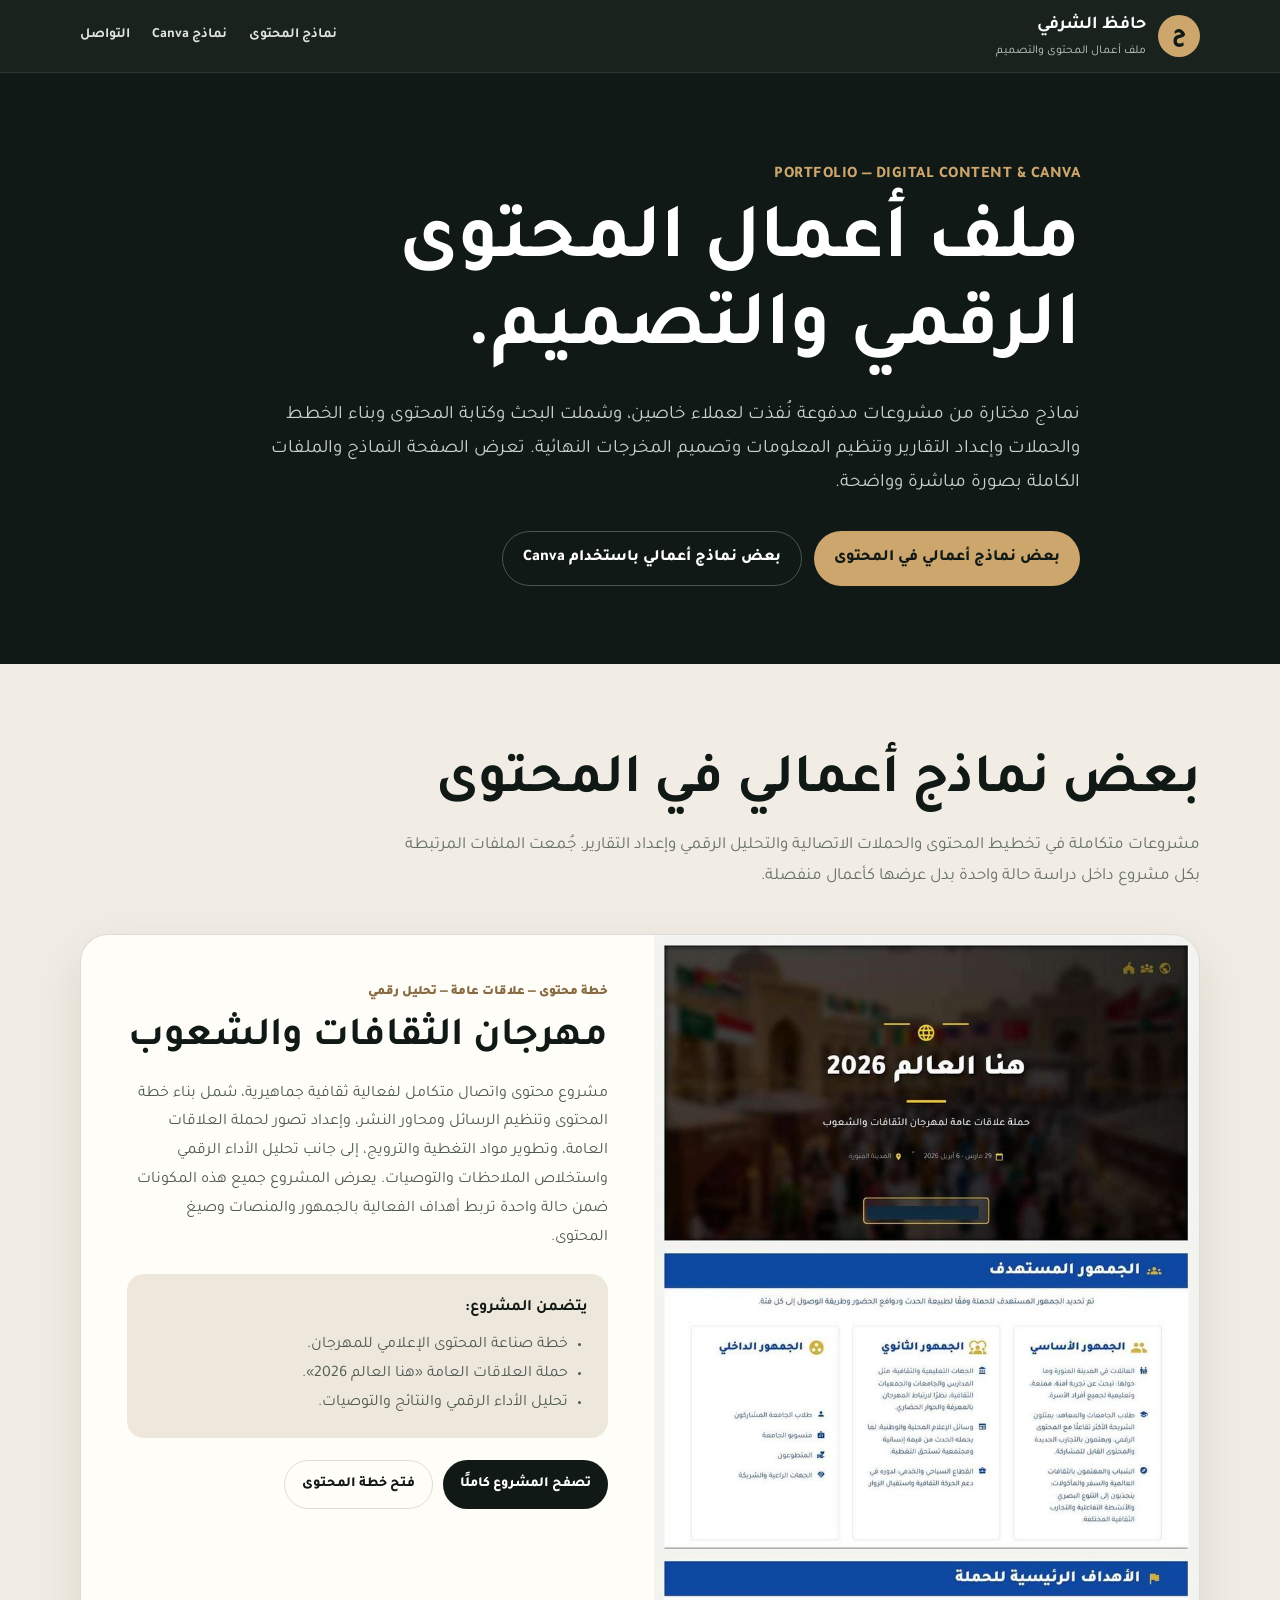
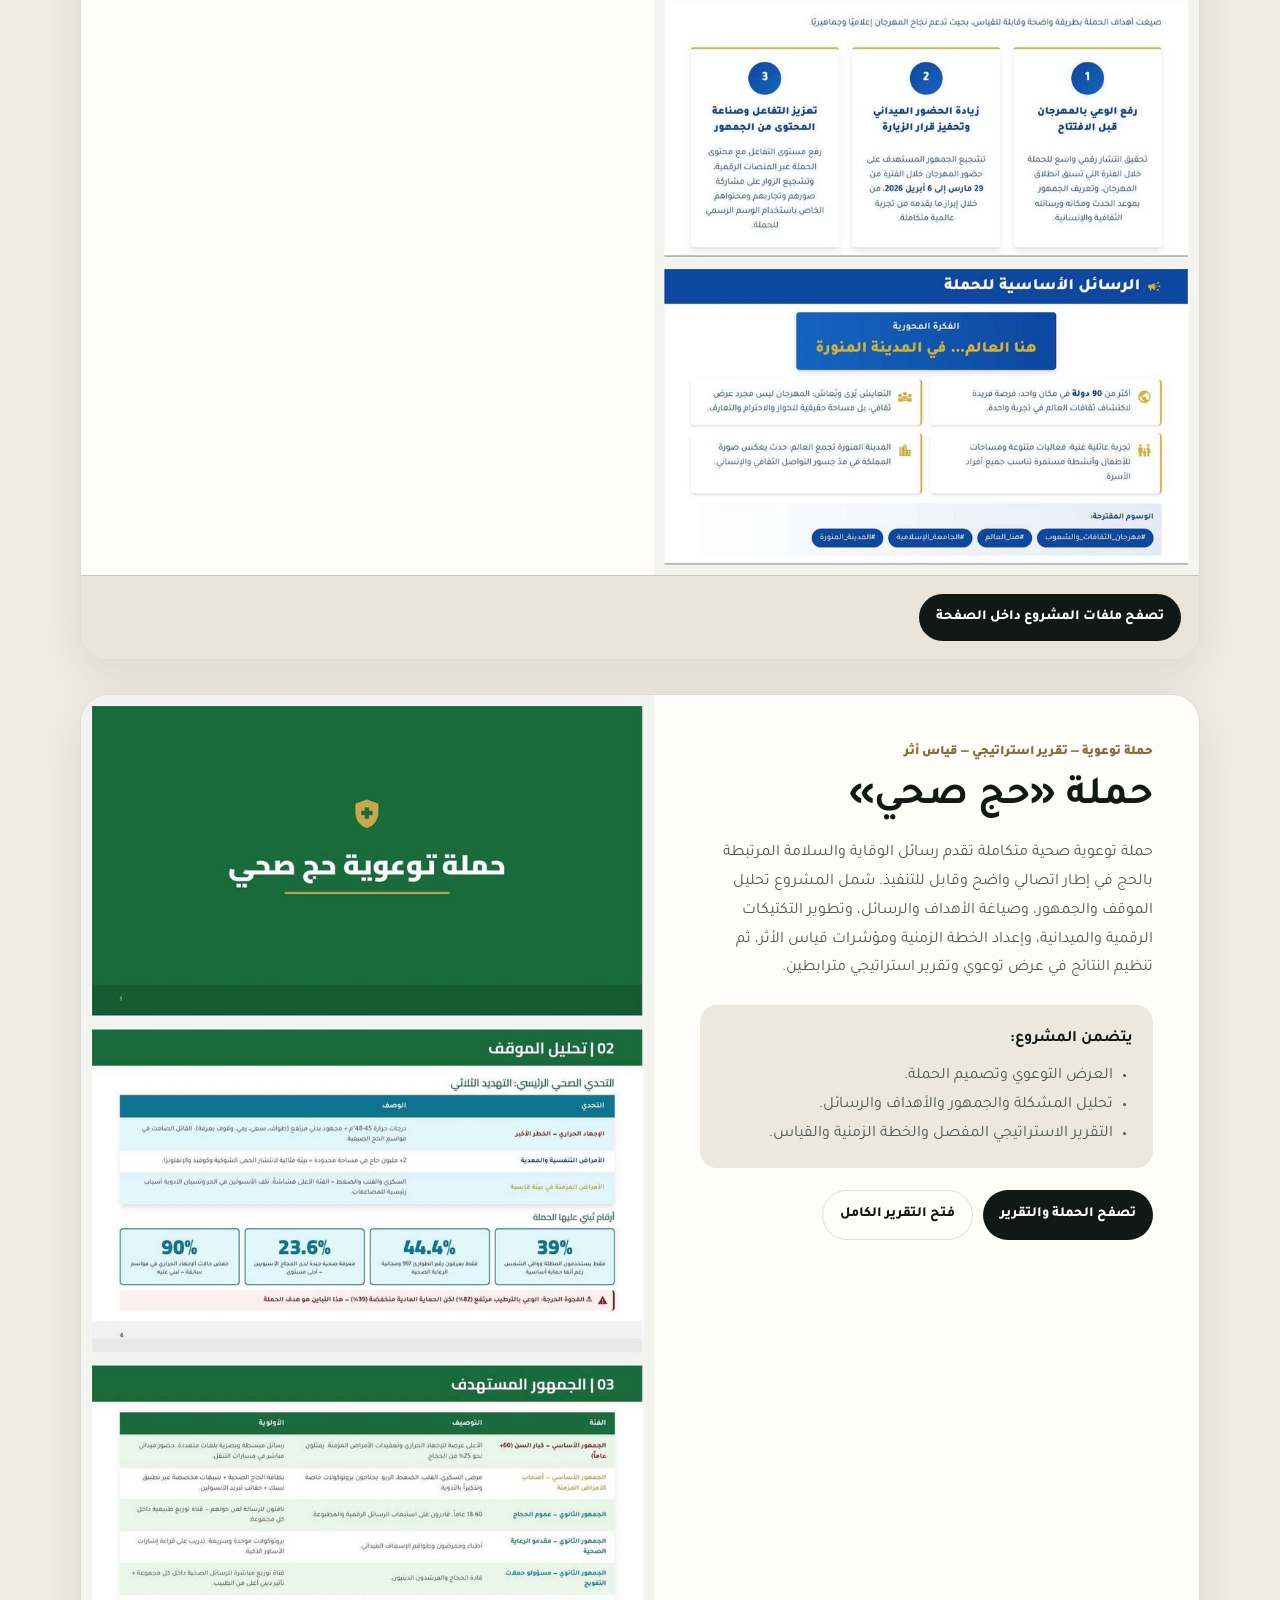
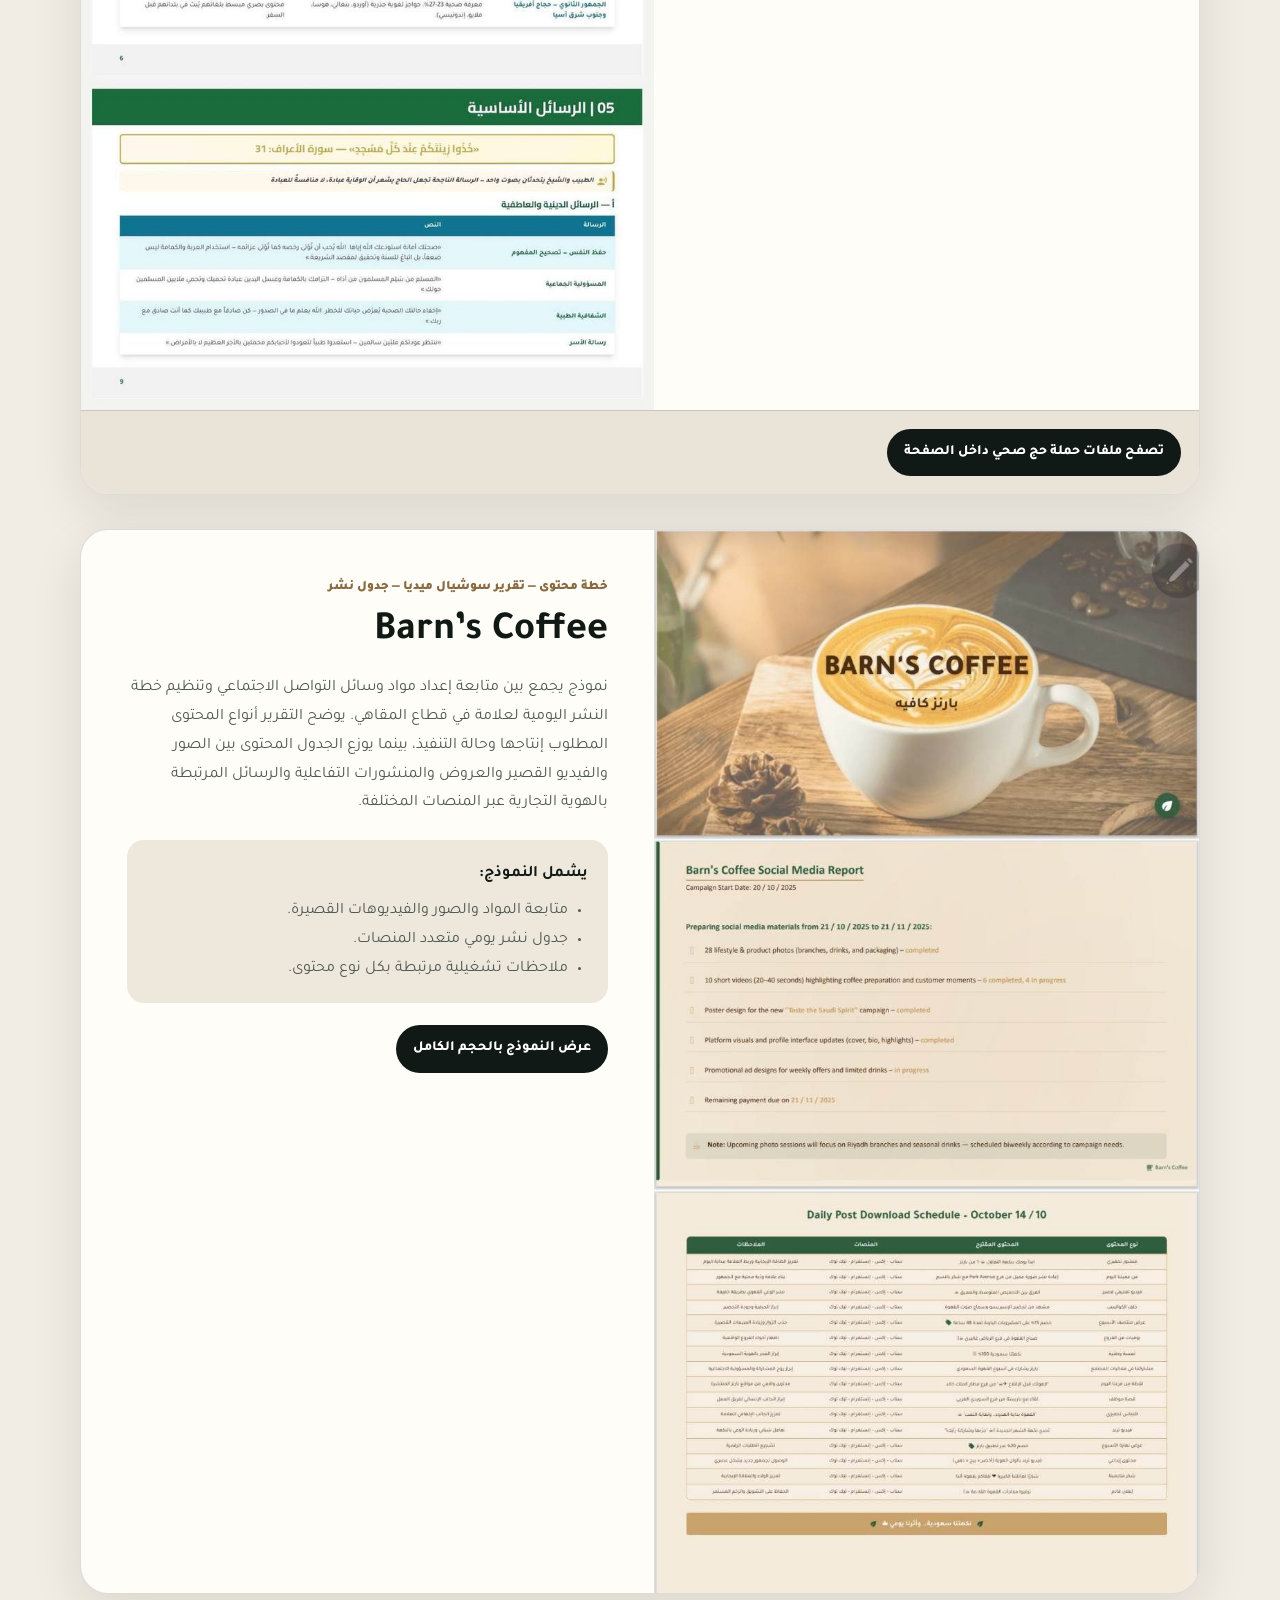
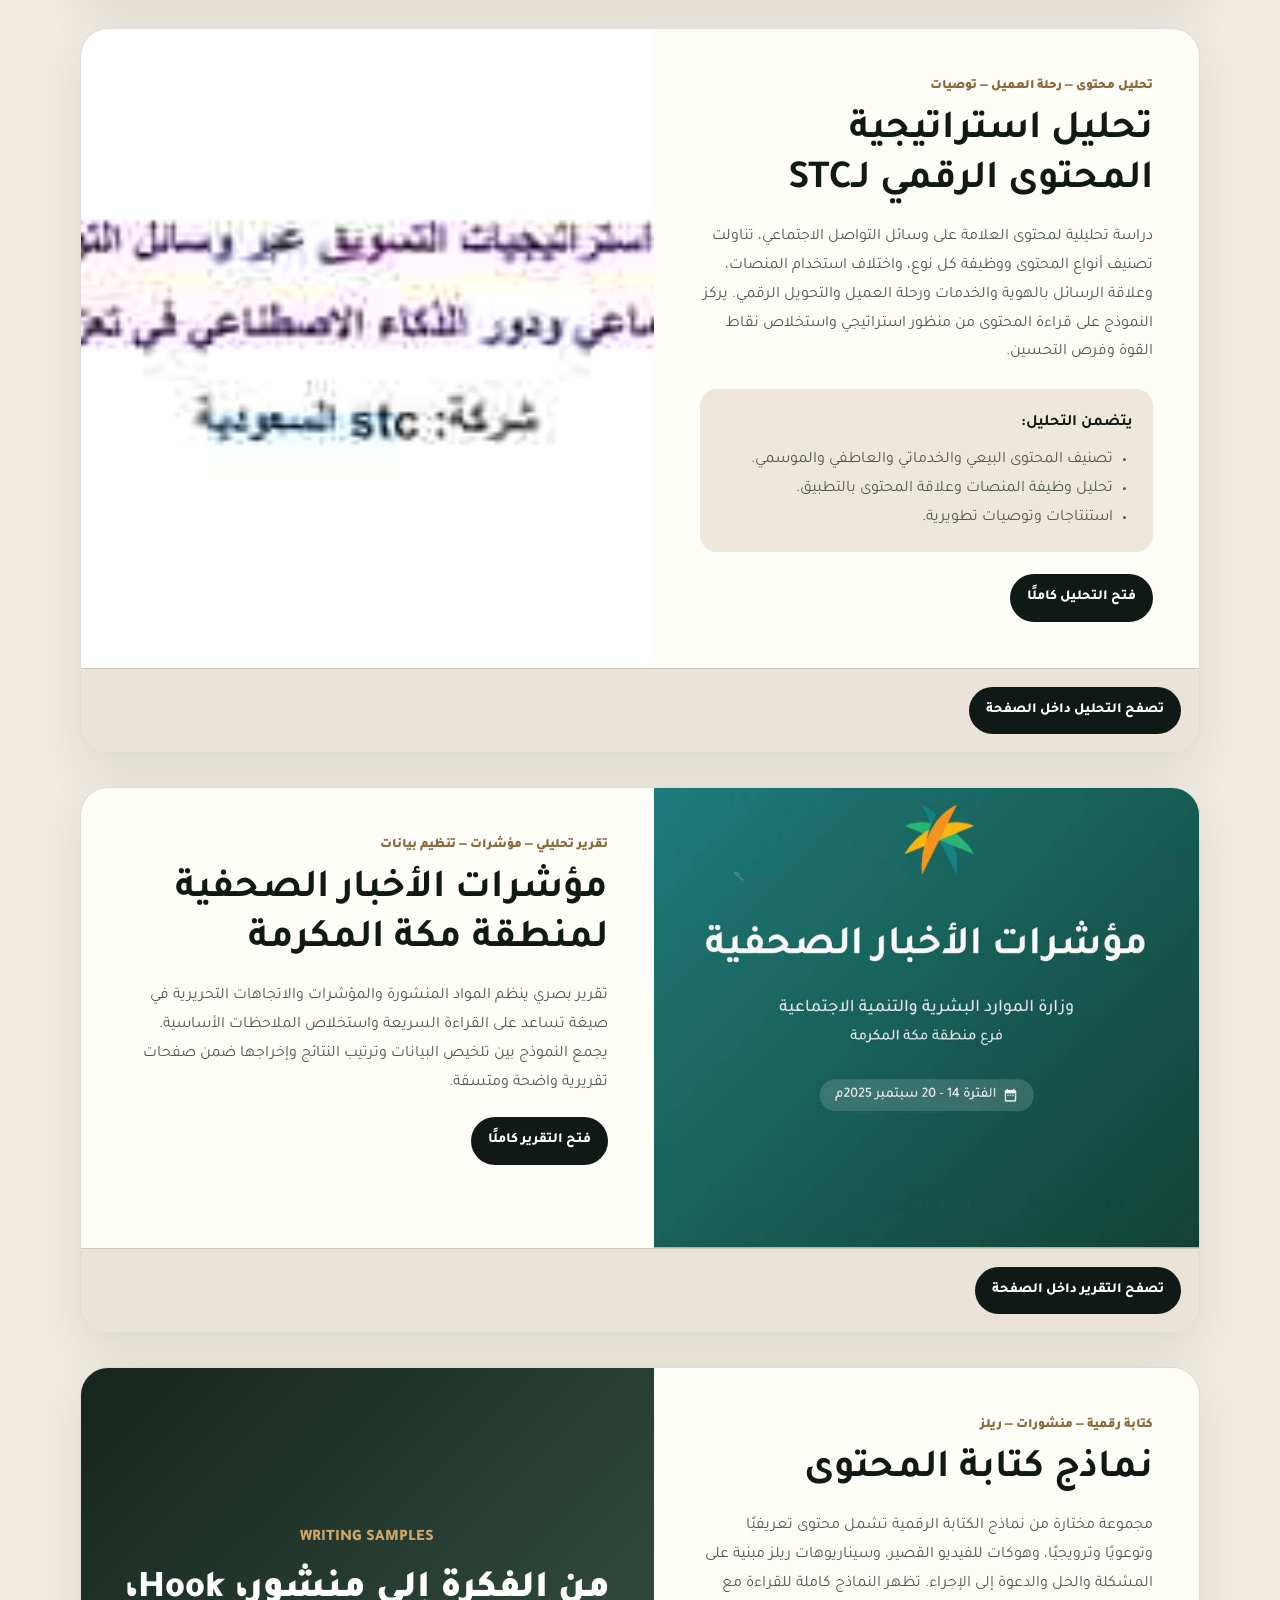
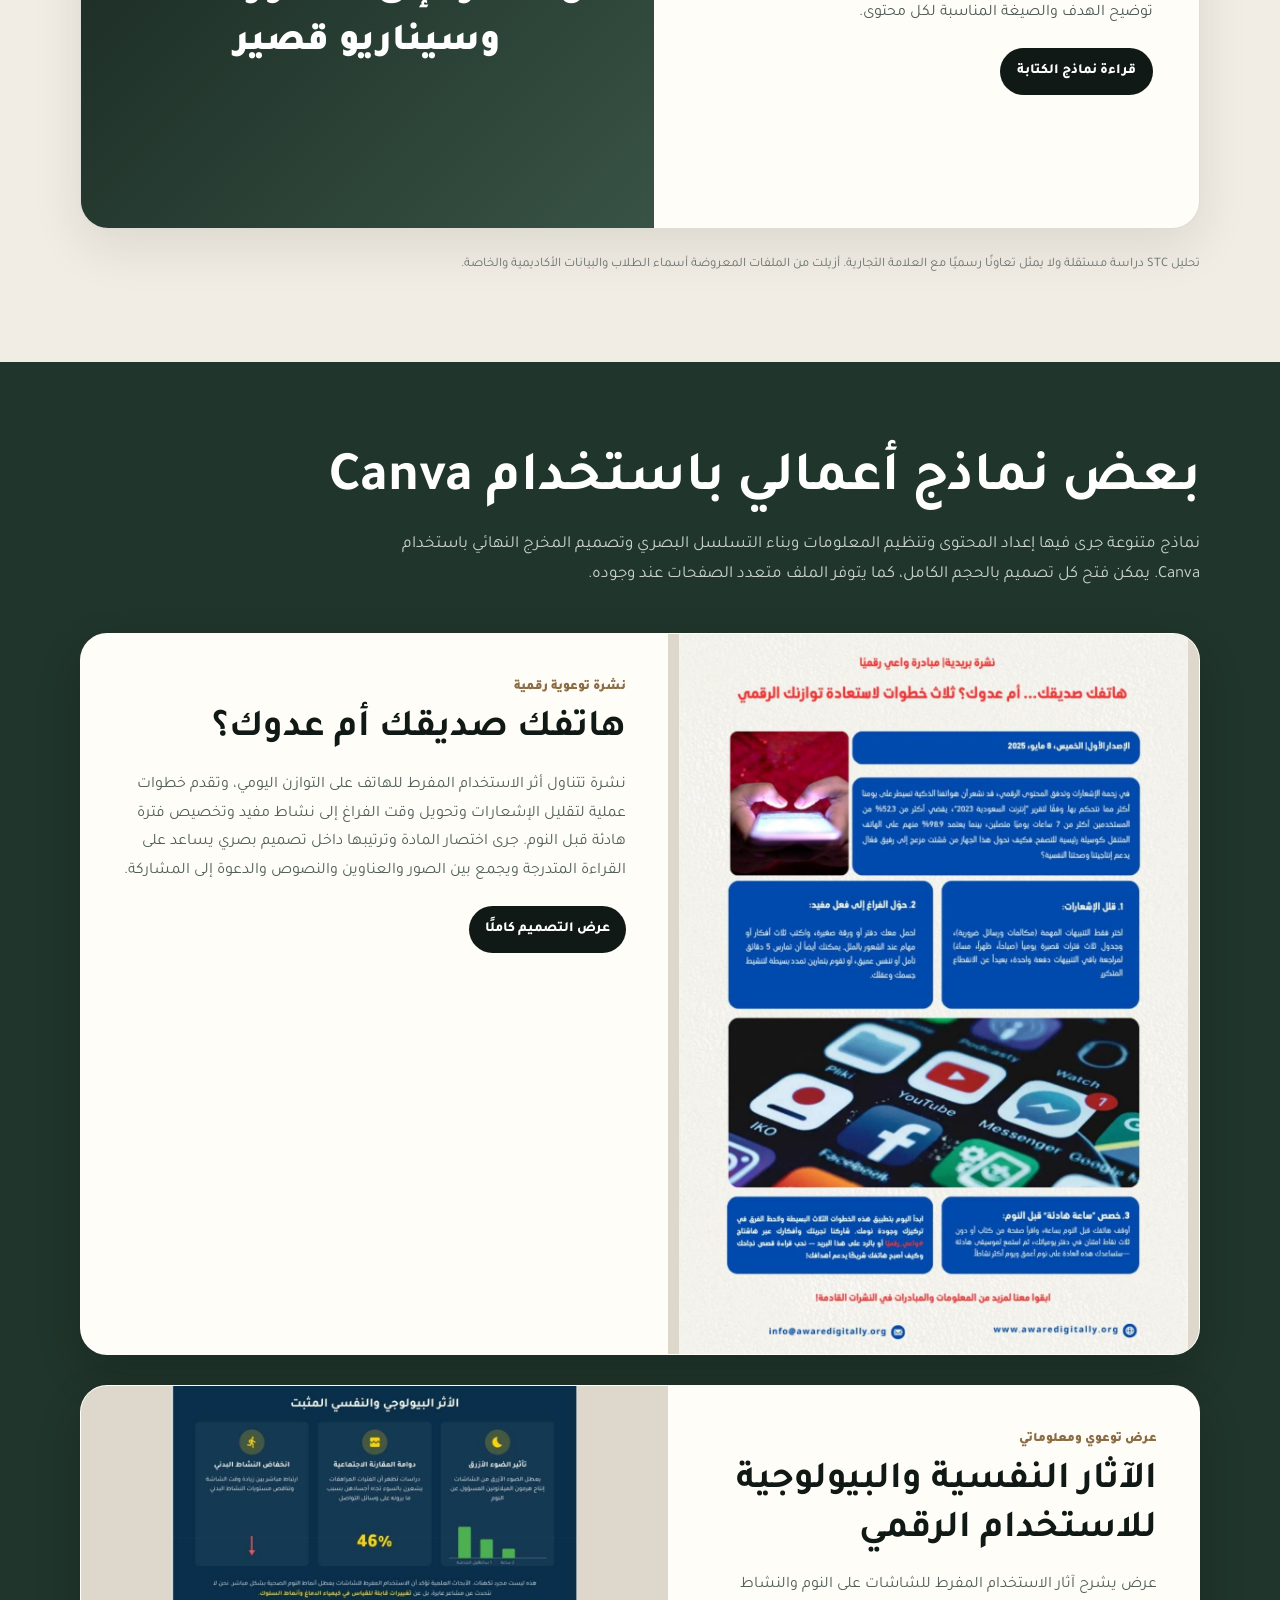
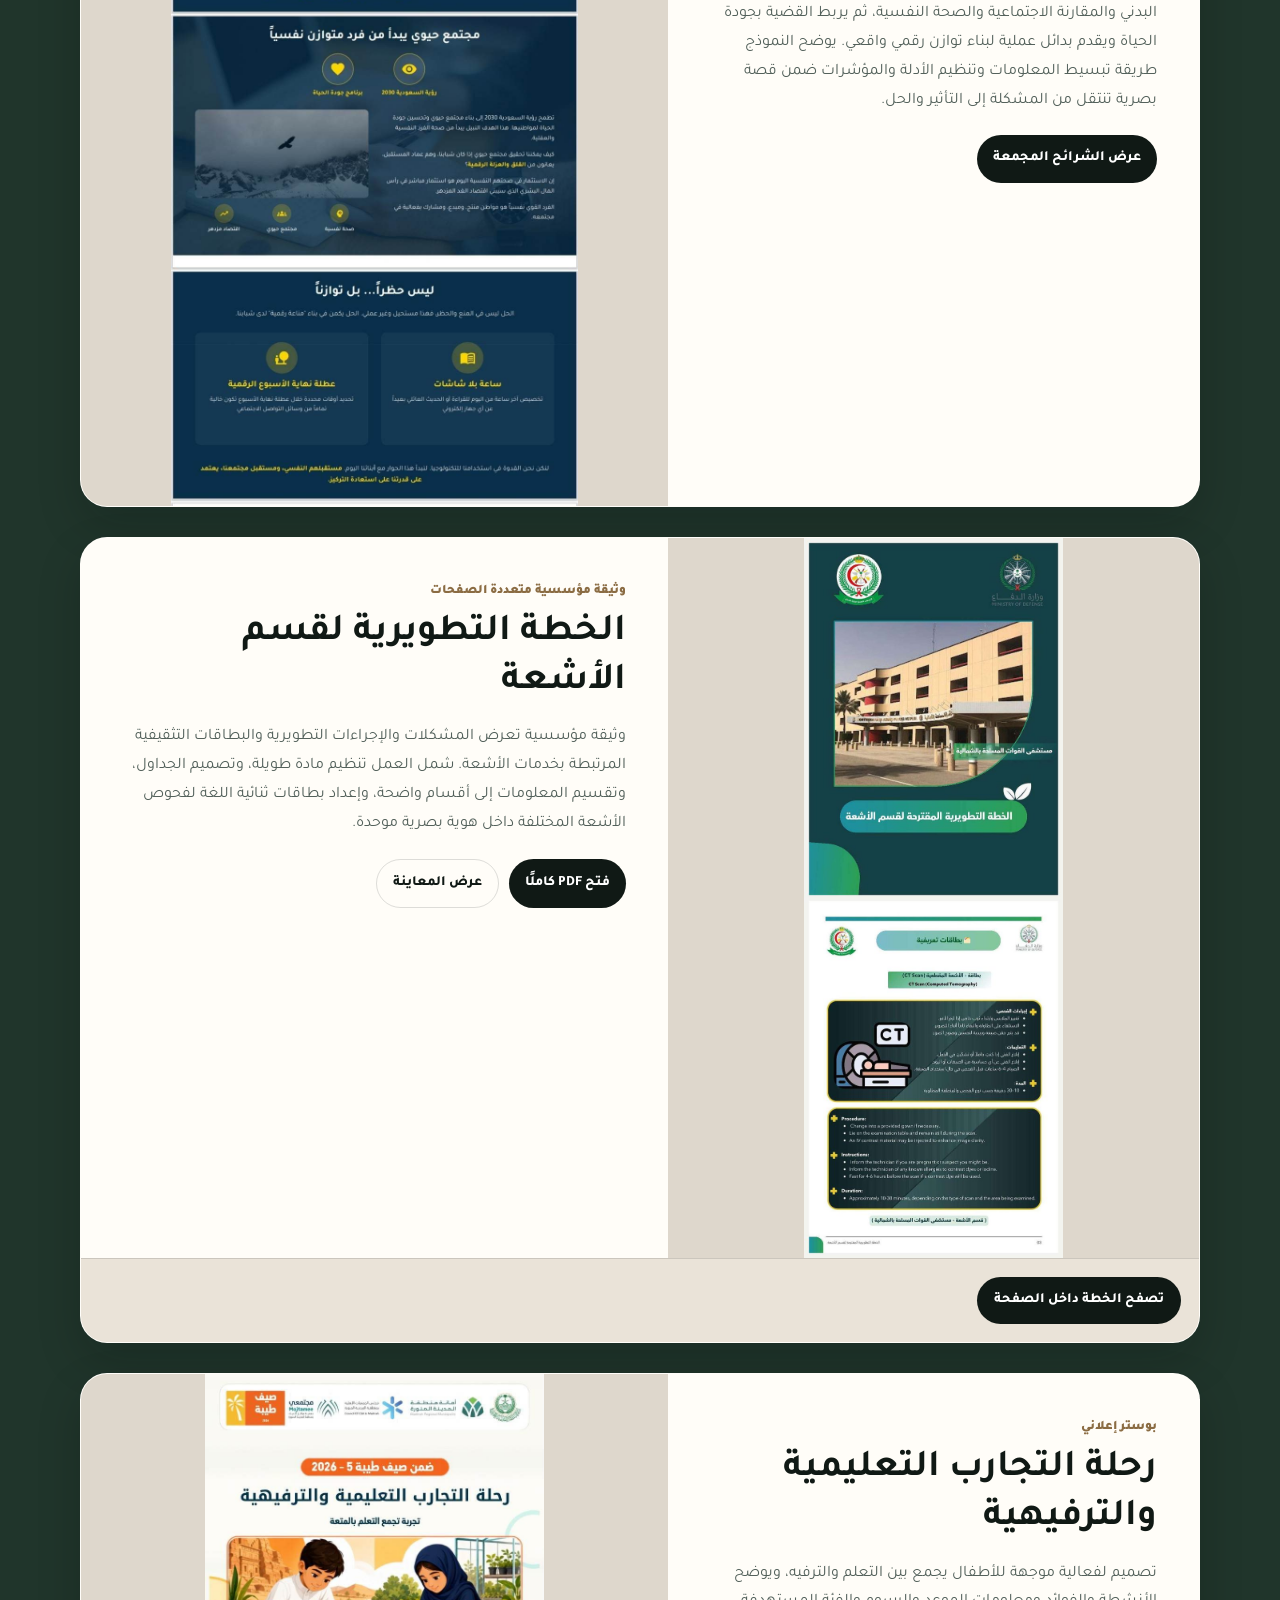
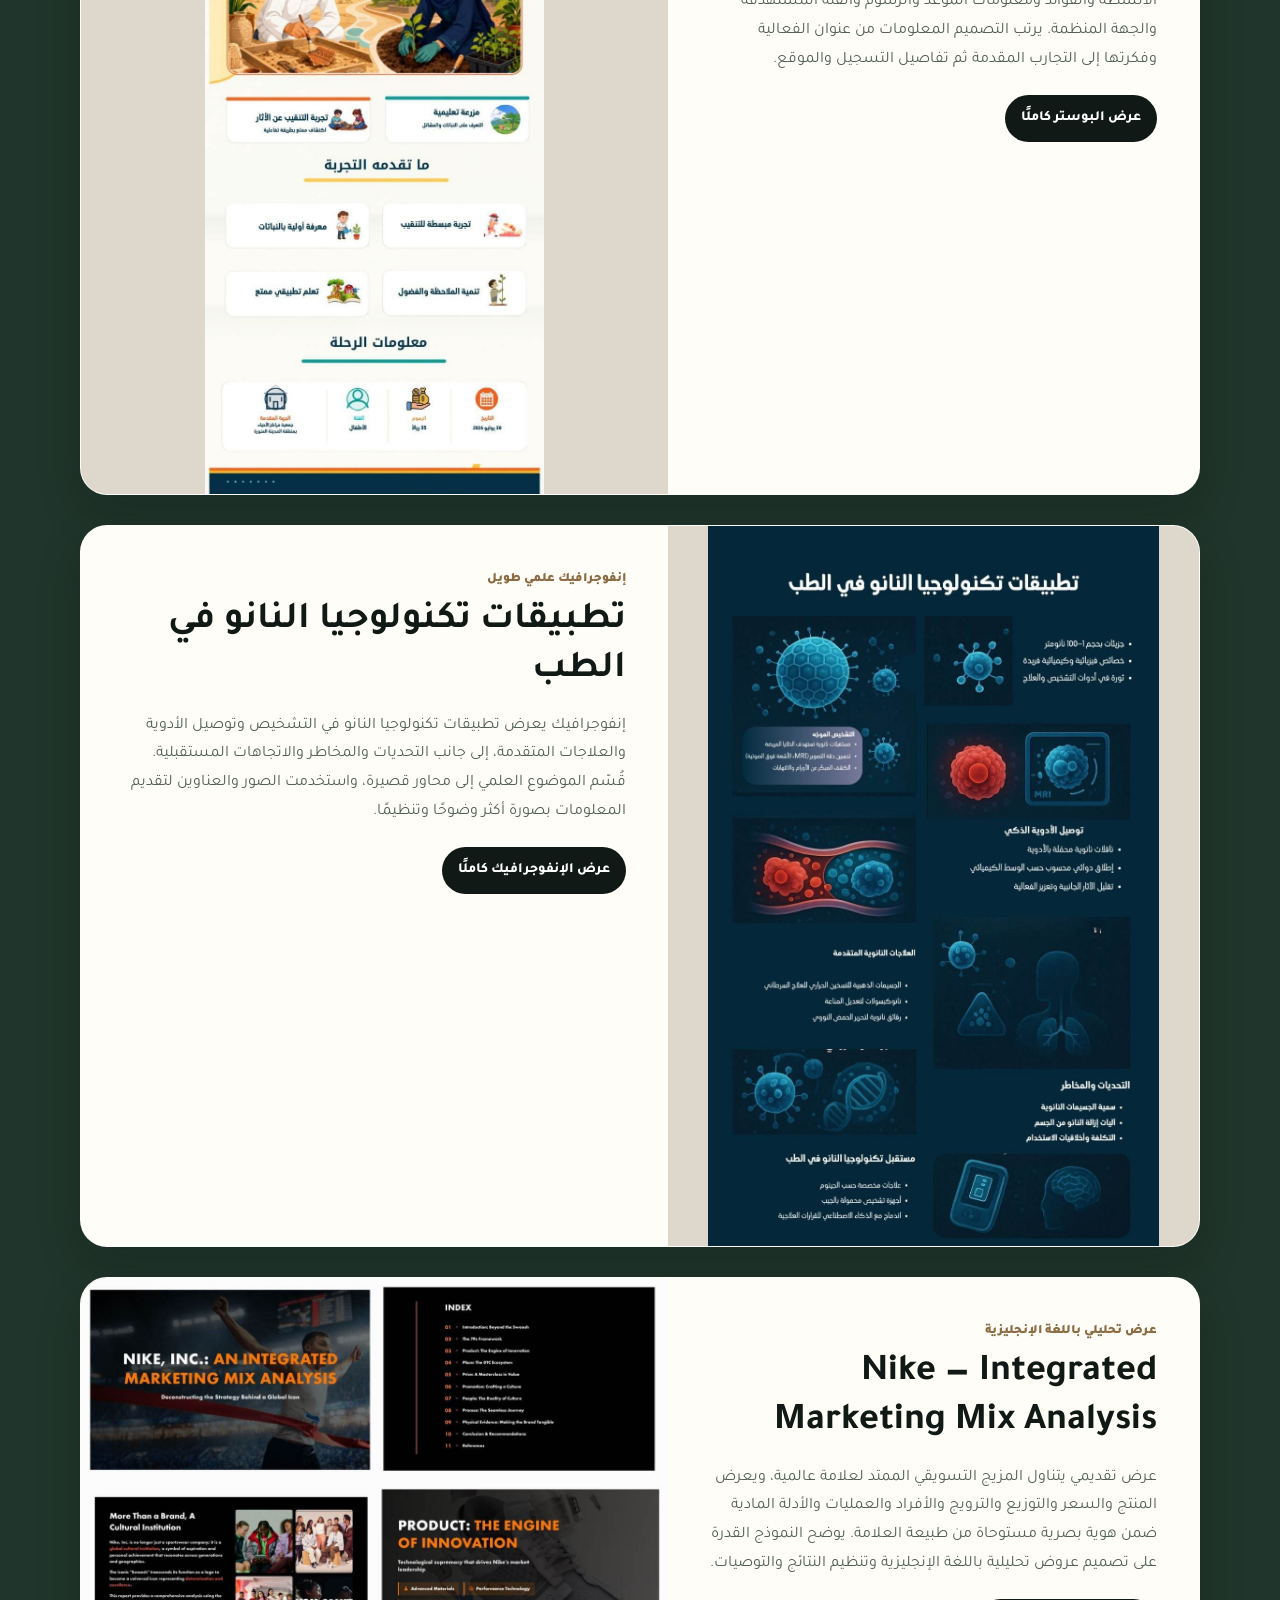
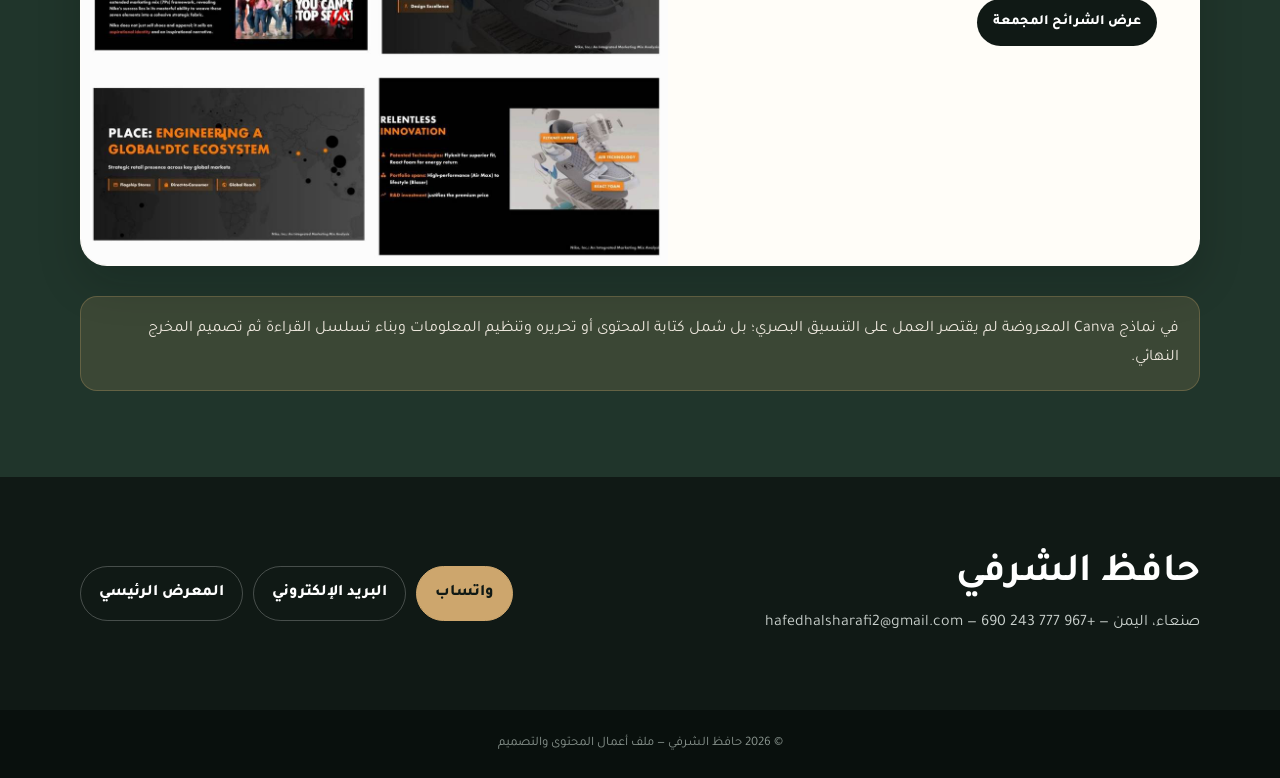
==== commit 36064fe5: "Rebuild content portfolio around complete case studies and Canva samples" ====
--- a/content-customer-service/index.html
+++ b/content-customer-service/index.html
@@ -3,122 +3,187 @@
 <head>
   <meta charset="UTF-8">
   <meta name="viewport" content="width=device-width, initial-scale=1.0">
-  <meta name="description" content="معرض أعمال حافظ الشرفي في المحتوى الرقمي والحملات والتقارير وتصميم Canva.">
-  <meta name="theme-color" content="#0d1713">
-  <title>حافظ الشرفي | معرض أعمال المحتوى الرقمي</title>
+  <meta name="description" content="ملف أعمال حافظ الشرفي في المحتوى الرقمي والحملات والتقارير والتصميم باستخدام Canva.">
+  <meta name="theme-color" content="#101915">
+  <title>حافظ الشرفي | ملف أعمال المحتوى وCanva</title>
   <link rel="preconnect" href="https://fonts.googleapis.com">
   <link rel="preconnect" href="https://fonts.gstatic.com" crossorigin>
   <link href="https://fonts.googleapis.com/css2?family=Tajawal:wght@400;500;600;700;800;900&display=swap" rel="stylesheet">
   <style>
-    :root{--ink:#0d1713;--forest:#1d3027;--cream:#f2ede4;--paper:#fffdf8;--gold:#cfaa73;--muted:#69736d;--line:rgba(13,23,19,.14)}
-    *{box-sizing:border-box}html{scroll-behavior:smooth}body{margin:0;font-family:"Tajawal",sans-serif;background:var(--cream);color:var(--ink);line-height:1.8}img{display:block;max-width:100%}a{color:inherit;text-decoration:none}.container{width:min(1180px,calc(100% - 36px));margin:auto}
-    .site-header{position:sticky;top:0;z-index:20;background:rgba(13,23,19,.96);backdrop-filter:blur(14px);border-bottom:1px solid rgba(255,255,255,.08)}.nav{min-height:72px;display:flex;align-items:center;justify-content:space-between;gap:24px}.brand{display:flex;align-items:center;gap:12px;color:white}.mark{width:42px;height:42px;border-radius:50%;display:grid;place-items:center;background:var(--gold);color:var(--ink);font-weight:900;font-size:21px}.brand strong{display:block;font-size:18px}.brand small{display:block;color:#c8cec9;font-size:12px}.nav-links{display:flex;gap:22px;color:#dde3df;font-size:14px;font-weight:700}.nav-links a:hover{color:var(--gold)}
-    .hero{background:var(--ink);color:white;padding:88px 0 72px;overflow:hidden}.hero-grid{display:grid;grid-template-columns:1fr 1.1fr;gap:70px;align-items:center}.kicker{color:var(--gold);font-weight:800;letter-spacing:.02em}.hero h1{font-size:clamp(42px,6vw,76px);line-height:1.16;margin:12px 0 22px}.hero p{color:#cbd2ce;font-size:18px;max-width:680px}.hero-actions{display:flex;gap:12px;flex-wrap:wrap;margin-top:28px}.button{padding:12px 20px;border-radius:999px;font-weight:800}.button.primary{background:var(--gold);color:var(--ink)}.button.secondary{border:1px solid rgba(255,255,255,.25);color:white}.collage{display:grid;grid-template-columns:1.15fr .85fr;grid-template-rows:240px 180px;gap:14px;transform:rotate(-1deg)}.collage a{overflow:hidden;border-radius:20px;background:#24372d;border:1px solid rgba(255,255,255,.08)}.collage a:first-child{grid-row:1/3}.collage img{width:100%;height:100%;object-fit:cover;object-position:top center;transition:.35s}.collage a:hover img{transform:scale(1.035)}
-    .section{padding:88px 0}.section-heading{display:flex;align-items:end;justify-content:space-between;gap:24px;margin-bottom:38px}.section-heading h2{font-size:clamp(32px,4vw,52px);margin:0;line-height:1.2}.section-heading p{max-width:610px;margin:0;color:var(--muted)}.section-dark{background:var(--forest);color:white}.section-dark .section-heading p{color:#c8d0cb}
-    .featured-list{display:grid;gap:30px}.project{display:grid;grid-template-columns:1.03fr .97fr;background:var(--paper);border-radius:26px;overflow:hidden;box-shadow:0 20px 50px rgba(13,23,19,.09);border:1px solid rgba(13,23,19,.08)}.project:nth-child(even) .project-media{order:2}.project-media{min-height:430px;background:#ddd6ca}.project-media img{width:100%;height:100%;object-fit:cover;object-position:top center}.project-copy{padding:46px}.label{font-size:13px;color:#83673f;font-weight:800;margin-bottom:8px}.project h3{font-size:34px;line-height:1.25;margin:0 0 16px}.project p{color:#49534e;margin:0 0 16px}.tags{display:flex;gap:8px;flex-wrap:wrap;margin:22px 0}.tags span{padding:7px 11px;border-radius:999px;background:#ece5da;font-size:12px;font-weight:800}.actions{display:flex;gap:10px;flex-wrap:wrap}.actions a,.viewer summary{display:inline-flex;align-items:center;justify-content:center;padding:11px 16px;border-radius:999px;background:var(--ink);color:white;font-weight:800;font-size:14px;cursor:pointer;list-style:none}.actions a.alt{background:transparent;color:var(--ink);border:1px solid var(--line)}
-    .viewer{grid-column:1/-1;background:#e9e2d7;border-top:1px solid var(--line)}.viewer summary{margin:18px;width:max-content}.viewer summary::-webkit-details-marker{display:none}.frame-wrap{padding:0 18px 18px}.frame-wrap iframe{width:100%;height:720px;border:0;border-radius:18px;background:white}.fallback{display:block;padding:12px 4px 2px;text-align:center;font-size:13px;color:#59645e}
-    .gallery{display:grid;grid-template-columns:repeat(3,1fr);gap:22px}.work-card{background:var(--paper);border-radius:22px;overflow:hidden;border:1px solid rgba(13,23,19,.08);box-shadow:0 14px 36px rgba(13,23,19,.08)}.work-card a.media{display:block;height:310px;background:#ded8ce;overflow:hidden}.work-card a.media img{width:100%;height:100%;object-fit:cover;object-position:top center;transition:.3s}.work-card:hover img{transform:scale(1.025)}.work-card .copy{padding:24px}.work-card h3{font-size:23px;line-height:1.35;margin:5px 0 10px}.work-card p{font-size:14px;color:#5b655f;margin:0}.work-card .mini{color:#8c6d43;font-weight:800;font-size:12px}
-    .report-grid{display:grid;grid-template-columns:1fr 1fr;gap:24px}.report-card{background:#fff;border-radius:24px;padding:28px;border:1px solid var(--line)}.report-card h3{font-size:27px;margin:0 0 12px}.report-card p{color:#5a645e}.report-card .viewer{margin:22px -28px -28px;border-radius:0 0 24px 24px;overflow:hidden}.report-card .frame-wrap iframe{height:620px}
-    .contact{background:var(--ink);color:white;padding:70px 0}.contact-grid{display:flex;justify-content:space-between;gap:30px;align-items:center}.contact h2{font-size:40px;margin:0 0 10px}.contact p{margin:0;color:#c6cec9}.contact-links{display:flex;gap:12px;flex-wrap:wrap}.contact-links a{padding:12px 18px;border-radius:999px;border:1px solid rgba(255,255,255,.22);font-weight:800}.contact-links a:first-child{background:var(--gold);color:var(--ink);border-color:var(--gold)}footer{padding:22px;background:#09100d;color:#88938d;text-align:center;font-size:13px}
-    @media(max-width:900px){.nav-links{display:none}.hero-grid,.project,.report-grid{grid-template-columns:1fr}.project:nth-child(even) .project-media{order:0}.gallery{grid-template-columns:1fr 1fr}.collage{margin-top:20px}.project-media{min-height:360px}.project-copy{padding:30px}.frame-wrap iframe{height:540px}.contact-grid{display:block}.contact-links{margin-top:22px}}
-    @media(max-width:620px){.hero{padding-top:58px}.hero h1{font-size:42px}.collage{grid-template-rows:190px 150px}.section{padding:64px 0}.section-heading{display:block}.section-heading p{margin-top:12px}.gallery{grid-template-columns:1fr}.work-card a.media{height:380px}.project h3{font-size:28px}.frame-wrap iframe{height:480px}.contact h2{font-size:32px}}
+    :root{--ink:#101915;--forest:#20352b;--paper:#fffdf8;--cream:#f2ede4;--gold:#cda66d;--muted:#647069;--line:rgba(16,25,21,.14);--shadow:0 18px 50px rgba(16,25,21,.10)}
+    *{box-sizing:border-box}html{scroll-behavior:smooth}body{margin:0;font-family:"Tajawal",sans-serif;background:var(--cream);color:var(--ink);line-height:1.8}img{display:block;max-width:100%}a{color:inherit;text-decoration:none}.container{width:min(1120px,calc(100% - 34px));margin:auto}
+    .site-header{position:sticky;top:0;z-index:30;background:rgba(16,25,21,.96);backdrop-filter:blur(14px);border-bottom:1px solid rgba(255,255,255,.09)}.nav{min-height:72px;display:flex;align-items:center;justify-content:space-between;gap:22px}.brand{display:flex;align-items:center;gap:12px;color:#fff}.brand-mark{width:42px;height:42px;border-radius:50%;display:grid;place-items:center;background:var(--gold);color:var(--ink);font-size:21px;font-weight:900}.brand strong{display:block;font-size:18px}.brand small{display:block;color:#c4ccc7;font-size:12px}.nav-links{display:flex;gap:22px;color:#e0e5e2;font-size:14px;font-weight:700}.nav-links a:hover{color:var(--gold)}
+    .hero{background:var(--ink);color:#fff;padding:88px 0 78px}.hero-inner{max-width:880px}.eyebrow{color:var(--gold);font-weight:800;letter-spacing:.03em;margin:0 0 12px}.hero h1{font-size:clamp(45px,7vw,78px);line-height:1.12;margin:0 0 22px}.hero-copy{font-size:19px;color:#cbd2ce;max-width:820px;margin:0}.hero-actions{display:flex;gap:12px;flex-wrap:wrap;margin-top:30px}.button{display:inline-flex;align-items:center;justify-content:center;padding:12px 20px;border-radius:999px;font-weight:800}.button.primary{background:var(--gold);color:var(--ink)}.button.secondary{border:1px solid rgba(255,255,255,.25);color:#fff}
+    .section{padding:86px 0}.section.alt{background:var(--forest);color:#fff}.section-heading{margin-bottom:42px}.section-heading h2{font-size:clamp(34px,5vw,56px);line-height:1.2;margin:0 0 14px}.section-heading p{font-size:17px;color:var(--muted);max-width:820px;margin:0}.section.alt .section-heading p{color:#cbd2ce}
+    .case-list{display:grid;gap:34px}.case{background:var(--paper);border:1px solid var(--line);border-radius:28px;overflow:hidden;box-shadow:var(--shadow)}.case-top{display:grid;grid-template-columns:1fr 1.05fr;min-height:460px}.case:nth-child(even) .case-media{order:2}.case-media{background:#ddd6ca;overflow:hidden}.case-media img{width:100%;height:100%;object-fit:cover;object-position:top center}.case-copy{padding:46px}.case-type{color:#886b43;font-size:13px;font-weight:900;margin-bottom:8px}.case h3{font-size:clamp(28px,4vw,40px);line-height:1.25;margin:0 0 17px}.case-copy>p{color:#4f5a54;margin:0 0 20px}.components{margin:22px 0;padding:20px;border-radius:17px;background:#eee7dc}.components strong{display:block;margin-bottom:8px}.components ul{margin:0;padding-right:20px;color:#4f5a54}.case-actions{display:flex;gap:10px;flex-wrap:wrap}.case-actions a,.file-viewer summary{display:inline-flex;align-items:center;justify-content:center;padding:11px 17px;border-radius:999px;background:var(--ink);color:#fff;font-weight:800;font-size:14px;cursor:pointer;list-style:none}.case-actions a.alt{background:transparent;color:var(--ink);border:1px solid var(--line)}
+    .file-viewer{border-top:1px solid var(--line);background:#eae3d8}.file-viewer summary{margin:18px}.file-viewer summary::-webkit-details-marker{display:none}.file-inner{padding:0 18px 20px}.file-inner iframe{width:100%;height:760px;border:0;border-radius:18px;background:#fff}.file-links{display:flex;gap:10px;flex-wrap:wrap;padding:14px 2px 0}.file-links a{font-weight:800;font-size:13px;text-decoration:underline;text-underline-offset:4px}.multi-files{display:grid;gap:16px}.file-panel{background:#fff;border-radius:18px;padding:18px;border:1px solid var(--line)}.file-panel h4{font-size:20px;margin:0 0 10px}.file-panel iframe{height:680px}
+    .direct-samples{display:grid;gap:30px}.sample{background:var(--paper);color:var(--ink);border-radius:27px;overflow:hidden;border:1px solid rgba(255,255,255,.1);box-shadow:0 18px 44px rgba(7,13,10,.18)}.sample-layout{display:grid;grid-template-columns:.95fr 1.05fr;align-items:stretch}.sample:nth-child(even) .sample-media{order:2}.sample-media{display:flex;align-items:flex-start;justify-content:center;background:#ded7cc;min-height:460px;overflow:hidden}.sample-media img{width:100%;height:100%;max-height:720px;object-fit:contain;object-position:top center}.sample-copy{padding:42px}.sample-label{color:#8b6c43;font-size:13px;font-weight:900}.sample h3{font-size:clamp(27px,3.6vw,38px);line-height:1.28;margin:7px 0 16px}.sample p{color:#52605a;margin:0 0 20px}.sample-actions{display:flex;gap:10px;flex-wrap:wrap}.sample-actions a,.sample-actions summary{display:inline-flex;align-items:center;justify-content:center;padding:11px 16px;border-radius:999px;background:var(--ink);color:#fff;font-weight:800;font-size:14px;list-style:none;cursor:pointer}.sample-actions a.alt{background:transparent;color:var(--ink);border:1px solid var(--line)}
+    .inline-full{border-top:1px solid var(--line);background:#e9e2d7;padding:20px}.inline-full img{width:min(100%,950px);height:auto;margin:auto;border-radius:16px;box-shadow:0 12px 32px rgba(16,25,21,.12)}
+    .notice{margin-top:30px;padding:18px 20px;border-radius:17px;background:rgba(205,166,109,.16);border:1px solid rgba(205,166,109,.28);color:#eee8de}
+    .contact{background:var(--ink);color:#fff;padding:72px 0}.contact-grid{display:flex;align-items:center;justify-content:space-between;gap:28px}.contact h2{font-size:40px;line-height:1.25;margin:0 0 10px}.contact p{color:#c9d0cc;margin:0}.contact-links{display:flex;gap:10px;flex-wrap:wrap}.contact-links a{padding:12px 18px;border-radius:999px;border:1px solid rgba(255,255,255,.23);font-weight:800}.contact-links a:first-child{background:var(--gold);color:var(--ink);border-color:var(--gold)}footer{background:#09100d;color:#8a958f;text-align:center;padding:22px;font-size:13px}
+    @media(max-width:900px){.nav-links{display:none}.case-top,.sample-layout{grid-template-columns:1fr}.case:nth-child(even) .case-media,.sample:nth-child(even) .sample-media{order:0}.case-media,.sample-media{min-height:360px}.case-copy,.sample-copy{padding:30px}.file-inner iframe{height:560px}.file-panel iframe{height:530px}.contact-grid{display:block}.contact-links{margin-top:22px}}
+    @media(max-width:600px){.hero{padding:60px 0}.hero h1{font-size:44px}.section{padding:62px 0}.case-copy,.sample-copy{padding:24px}.case-media,.sample-media{min-height:300px}.file-inner{padding:0 10px 14px}.file-inner iframe,.file-panel iframe{height:480px}.case-actions,.sample-actions{display:grid}.case-actions a,.sample-actions a{width:100%}.contact h2{font-size:32px}}
   </style>
 </head>
 <body>
   <header class="site-header">
     <div class="container nav">
-      <a class="brand" href="#top"><span class="mark">ح</span><span><strong>حافظ الشرفي</strong><small>معرض أعمال المحتوى الرقمي والتصميم</small></span></a>
-      <nav class="nav-links"><a href="#featured">المشروعات الرئيسية</a><a href="#canva">نماذج Canva</a><a href="#reports">التقارير والتحليل</a><a href="#contact">التواصل</a></nav>
+      <a class="brand" href="#top"><span class="brand-mark">ح</span><span><strong>حافظ الشرفي</strong><small>ملف أعمال المحتوى والتصميم</small></span></a>
+      <nav class="nav-links" aria-label="التنقل"><a href="#content-work">نماذج المحتوى</a><a href="#canva-work">نماذج Canva</a><a href="#contact">التواصل</a></nav>
     </div>
   </header>
 
   <main id="top">
     <section class="hero">
-      <div class="container hero-grid">
-        <div>
-          <div class="kicker">Portfolio — Digital Content & Canva</div>
-          <h1>معرض أعمال المحتوى الرقمي والتصميم الاتصالي.</h1>
-          <p>نماذج مختارة من مشروعات نُفذت لعملاء خاصين في استراتيجيات المحتوى، الحملات، التقارير، الكتابة الرقمية، والتصميم باستخدام Canva. يمكن فتح العينات وتصفح التقارير مباشرة داخل الصفحة.</p>
-          <div class="hero-actions"><a class="button primary" href="#featured">تصفح الأعمال</a><a class="button secondary" href="#canva">نماذج Canva</a></div>
-        </div>
-        <div class="collage" aria-label="معاينات من الأعمال">
-          <a href="assets/festival-showcase.svg" target="_blank"><img src="assets/festival-showcase.svg" alt="معاينة مهرجان الثقافات والشعوب"></a>
-          <a href="assets/hajj-showcase.svg" target="_blank"><img src="assets/hajj-showcase.svg" alt="معاينة حملة حج صحي"></a>
-          <a href="assets/canva-aware-thumb.svg" target="_blank"><img src="assets/canva-aware-thumb.svg" alt="معاينة نشرة واعي رقميا"></a>
-        </div>
+      <div class="container hero-inner">
+        <p class="eyebrow">PORTFOLIO — DIGITAL CONTENT & CANVA</p>
+        <h1>ملف أعمال المحتوى الرقمي والتصميم.</h1>
+        <p class="hero-copy">نماذج مختارة من مشروعات مدفوعة نُفذت لعملاء خاصين، وشملت البحث وكتابة المحتوى وبناء الخطط والحملات وإعداد التقارير وتنظيم المعلومات وتصميم المخرجات النهائية. تعرض الصفحة النماذج والملفات الكاملة بصورة مباشرة وواضحة.</p>
+        <div class="hero-actions"><a class="button primary" href="#content-work">بعض نماذج أعمالي في المحتوى</a><a class="button secondary" href="#canva-work">بعض نماذج أعمالي باستخدام Canva</a></div>
       </div>
     </section>
 
-    <section class="section" id="featured">
+    <section class="section" id="content-work">
       <div class="container">
-        <header class="section-heading"><h2>مشروعات مختارة</h2><p>تُعرض المشروعات بصيغة مهنية تربط الفكرة بالمحتوى والمخرج النهائي، مع إتاحة التقرير أو النموذج المرتبط بكل عمل.</p></header>
-        <div class="featured-list">
-          <article class="project">
-            <a class="project-media" href="assets/festival-showcase.svg" target="_blank"><img src="assets/festival-showcase.svg" alt="نماذج من مهرجان الثقافات والشعوب"></a>
-            <div class="project-copy">
-              <div class="label">استراتيجية محتوى وحملة علاقات عامة</div>
-              <h3>مهرجان الثقافات والشعوب</h3>
-              <p>مشروع محتوى واتصال لفعالية ثقافية جماهيرية، شمل تنظيم الرسائل ومحاور النشر، إعداد خطة المحتوى، تطوير مواد التغطية والترويج، وكتابة أفكار منشورات وريلز تساعد على تحويل الاهتمام الرقمي إلى حضور وتفاعل مع الفعالية.</p>
-              <div class="tags"><span>استراتيجية محتوى</span><span>فعاليات</span><span>تغطية</span><span>ريلز</span></div>
-              <div class="actions"><a href="projects/festival.html">تصفح دراسة الحالة</a><a class="alt" href="assets/festival-showcase.svg" target="_blank">فتح العينة</a></div>
+        <header class="section-heading">
+          <h2>بعض نماذج أعمالي في المحتوى</h2>
+          <p>مشروعات متكاملة في تخطيط المحتوى والحملات الاتصالية والتحليل الرقمي وإعداد التقارير. جُمعت الملفات المرتبطة بكل مشروع داخل دراسة حالة واحدة بدل عرضها كأعمال منفصلة.</p>
+        </header>
+
+        <div class="case-list">
+          <article class="case">
+            <div class="case-top">
+              <a class="case-media" href="projects/festival.html"><img src="images/content/festival-preview.jpg" alt="معاينة مشروع مهرجان الثقافات والشعوب"></a>
+              <div class="case-copy">
+                <div class="case-type">خطة محتوى — علاقات عامة — تحليل رقمي</div>
+                <h3>مهرجان الثقافات والشعوب</h3>
+                <p>مشروع محتوى واتصال متكامل لفعالية ثقافية جماهيرية، شمل بناء خطة المحتوى وتنظيم الرسائل ومحاور النشر، وإعداد تصور لحملة العلاقات العامة، وتطوير مواد التغطية والترويج، إلى جانب تحليل الأداء الرقمي واستخلاص الملاحظات والتوصيات. يعرض المشروع جميع هذه المكونات ضمن حالة واحدة تربط أهداف الفعالية بالجمهور والمنصات وصيغ المحتوى.</p>
+                <div class="components"><strong>يتضمن المشروع:</strong><ul><li>خطة صناعة المحتوى الإعلامي للمهرجان.</li><li>حملة العلاقات العامة «هنا العالم 2026».</li><li>تحليل الأداء الرقمي والنتائج والتوصيات.</li></ul></div>
+                <div class="case-actions"><a href="projects/festival.html">تصفح المشروع كاملًا</a><a class="alt" href="files/content/festival/content-plan.pdf" target="_blank">فتح خطة المحتوى</a></div>
+              </div>
             </div>
-            <details class="viewer"><summary>تصفح ملف المشروع داخل الصفحة</summary><div class="frame-wrap"><iframe loading="lazy" src="https://docs.google.com/document/d/1pD43FIQS770YlIuaXZfvYR20TJDhxGYxOTTit8kgxE8/preview" title="خطة محتوى مهرجان الثقافات والشعوب"></iframe><a class="fallback" href="https://docs.google.com/document/d/1pD43FIQS770YlIuaXZfvYR20TJDhxGYxOTTit8kgxE8/preview" target="_blank">فتح الملف في نافذة مستقلة عند تعذر ظهوره هنا</a></div></details>
+            <details class="file-viewer"><summary>تصفح ملفات المشروع داخل الصفحة</summary><div class="file-inner multi-files">
+              <section class="file-panel"><h4>1. خطة صناعة المحتوى الإعلامي</h4><iframe loading="lazy" src="files/content/festival/content-plan.pdf#view=FitH" title="خطة محتوى مهرجان الثقافات والشعوب"></iframe><div class="file-links"><a href="files/content/festival/content-plan.pdf" target="_blank">فتح PDF كاملًا</a></div></section>
+              <section class="file-panel"><h4>2. حملة العلاقات العامة «هنا العالم 2026»</h4><iframe loading="lazy" src="files/content/festival/pr-campaign.pdf#view=FitH" title="حملة العلاقات العامة للمهرجان"></iframe><div class="file-links"><a href="files/content/festival/pr-campaign.pdf" target="_blank">فتح PDF كاملًا</a></div></section>
+              <section class="file-panel"><h4>3. تحليل الأداء الرقمي</h4><iframe loading="lazy" src="files/content/festival/digital-performance-analysis.pdf#view=FitH" title="تحليل الأداء الرقمي للمهرجان"></iframe><div class="file-links"><a href="files/content/festival/digital-performance-analysis.pdf" target="_blank">فتح PDF كاملًا</a></div></section>
+            </div></details>
           </article>
 
-          <article class="project">
-            <a class="project-media" href="assets/hajj-showcase.svg" target="_blank"><img src="assets/hajj-showcase.svg" alt="نماذج من حملة حج صحي"></a>
-            <div class="project-copy">
-              <div class="label">حملة توعوية وتقرير استراتيجي</div>
-              <h3>حملة «حج صحي»</h3>
-              <p>حملة توعوية متكاملة حول الوقاية الصحية أثناء الحج، جمعت بين تحليل الموقف والجمهور، صياغة الأهداف والرسائل، بناء التكتيكات الرقمية والميدانية، إعداد الخطة الزمنية، وتنظيم مؤشرات قياس الأثر داخل تقرير وتصميم مترابطين.</p>
-              <div class="tags"><span>حملات توعوية</span><span>SMART</span><span>رسائل صحية</span><span>قياس أثر</span></div>
-              <div class="actions"><a href="projects/hajj-health.html">تصفح دراسة الحالة</a><a class="alt" href="assets/hajj-showcase.svg" target="_blank">فتح العينة</a></div>
+          <article class="case">
+            <div class="case-top">
+              <a class="case-media" href="projects/hajj-health.html"><img src="images/content/hajj-preview.jpg" alt="معاينة حملة حج صحي"></a>
+              <div class="case-copy">
+                <div class="case-type">حملة توعوية — تقرير استراتيجي — قياس أثر</div>
+                <h3>حملة «حج صحي»</h3>
+                <p>حملة توعوية صحية متكاملة تقدم رسائل الوقاية والسلامة المرتبطة بالحج في إطار اتصالي واضح وقابل للتنفيذ. شمل المشروع تحليل الموقف والجمهور، وصياغة الأهداف والرسائل، وتطوير التكتيكات الرقمية والميدانية، وإعداد الخطة الزمنية ومؤشرات قياس الأثر، ثم تنظيم النتائج في عرض توعوي وتقرير استراتيجي مترابطين.</p>
+                <div class="components"><strong>يتضمن المشروع:</strong><ul><li>العرض التوعوي وتصميم الحملة.</li><li>تحليل المشكلة والجمهور والأهداف والرسائل.</li><li>التقرير الاستراتيجي المفصل والخطة الزمنية والقياس.</li></ul></div>
+                <div class="case-actions"><a href="projects/hajj-health.html">تصفح الحملة والتقرير</a><a class="alt" href="files/content/hajj-health/strategic-report.pdf" target="_blank">فتح التقرير الكامل</a></div>
+              </div>
             </div>
-            <details class="viewer"><summary>تصفح تقرير الحملة داخل الصفحة</summary><div class="frame-wrap"><iframe loading="lazy" src="https://drive.google.com/file/d/1vQrPM-ox4eomM5IX-AtBNWgXwHMgoIfv/preview" title="تقرير حملة حج صحي"></iframe><a class="fallback" href="https://drive.google.com/file/d/1vQrPM-ox4eomM5IX-AtBNWgXwHMgoIfv/preview" target="_blank">فتح التقرير في نافذة مستقلة عند تعذر ظهوره هنا</a></div></details>
+            <details class="file-viewer"><summary>تصفح ملفات حملة حج صحي داخل الصفحة</summary><div class="file-inner multi-files">
+              <section class="file-panel"><h4>1. الحملة التوعوية</h4><iframe loading="lazy" src="files/content/hajj-health/awareness-campaign.pdf#view=FitH" title="حملة توعوية حج صحي"></iframe><div class="file-links"><a href="files/content/hajj-health/awareness-campaign.pdf" target="_blank">فتح PDF كاملًا</a></div></section>
+              <section class="file-panel"><h4>2. التقرير الاستراتيجي المفصل</h4><iframe loading="lazy" src="files/content/hajj-health/strategic-report.pdf#view=FitH" title="التقرير الاستراتيجي لحملة حج صحي"></iframe><div class="file-links"><a href="files/content/hajj-health/strategic-report.pdf" target="_blank">فتح PDF كاملًا</a></div></section>
+            </div></details>
           </article>
 
-          <article class="project">
-            <a class="project-media" href="assets/canva-barns-thumb.svg" target="_blank"><img src="assets/canva-barns-thumb.svg" alt="تقرير وخطة Barns Coffee"></a>
-            <div class="project-copy">
-              <div class="label">تقرير سوشيال ميديا وتقويم نشر</div>
-              <h3>Barn’s Coffee</h3>
-              <p>نموذج يجمع بين متابعة إنتاج مواد السوشيال ميديا وبناء جدول نشر يومي متعدد المنصات، مع توزيع المحتوى بين الصور، الفيديو القصير، العروض، المحتوى التفاعلي، والرسائل المرتبطة بالهوية التجارية.</p>
-              <div class="tags"><span>خطة محتوى</span><span>جدولة</span><span>متابعة تنفيذ</span><span>Canva</span></div>
-              <div class="actions"><a href="assets/canva-barns-thumb.svg" target="_blank">عرض النموذج</a></div>
+          <article class="case">
+            <div class="case-top">
+              <a class="case-media" href="images/canva/barns-coffee.jpg" target="_blank"><img src="images/canva/barns-coffee.jpg" alt="تقرير وخطة محتوى Barn's Coffee"></a>
+              <div class="case-copy">
+                <div class="case-type">خطة محتوى — تقرير سوشيال ميديا — جدول نشر</div>
+                <h3>Barn’s Coffee</h3>
+                <p>نموذج يجمع بين متابعة إعداد مواد وسائل التواصل الاجتماعي وتنظيم خطة النشر اليومية لعلامة في قطاع المقاهي. يوضح التقرير أنواع المحتوى المطلوب إنتاجها وحالة التنفيذ، بينما يوزع الجدول المحتوى بين الصور والفيديو القصير والعروض والمنشورات التفاعلية والرسائل المرتبطة بالهوية التجارية عبر المنصات المختلفة.</p>
+                <div class="components"><strong>يشمل النموذج:</strong><ul><li>متابعة المواد والصور والفيديوهات القصيرة.</li><li>جدول نشر يومي متعدد المنصات.</li><li>ملاحظات تشغيلية مرتبطة بكل نوع محتوى.</li></ul></div>
+                <div class="case-actions"><a href="images/canva/barns-coffee.jpg" target="_blank">عرض النموذج بالحجم الكامل</a></div>
+              </div>
+            </div>
+          </article>
+
+          <article class="case">
+            <div class="case-top">
+              <a class="case-media" href="files/content/analysis/stc-social-media-analysis.pdf" target="_blank"><img src="assets/analysis-thumb.svg" alt="معاينة تحليل استراتيجية STC الرقمية"></a>
+              <div class="case-copy">
+                <div class="case-type">تحليل محتوى — رحلة العميل — توصيات</div>
+                <h3>تحليل استراتيجية المحتوى الرقمي لـSTC</h3>
+                <p>دراسة تحليلية لمحتوى العلامة على وسائل التواصل الاجتماعي، تناولت تصنيف أنواع المحتوى ووظيفة كل نوع، واختلاف استخدام المنصات، وعلاقة الرسائل بالهوية والخدمات ورحلة العميل والتحويل الرقمي. يركز النموذج على قراءة المحتوى من منظور استراتيجي واستخلاص نقاط القوة وفرص التحسين.</p>
+                <div class="components"><strong>يتضمن التحليل:</strong><ul><li>تصنيف المحتوى البيعي والخدماتي والعاطفي والموسمي.</li><li>تحليل وظيفة المنصات وعلاقة المحتوى بالتطبيق.</li><li>استنتاجات وتوصيات تطويرية.</li></ul></div>
+                <div class="case-actions"><a href="files/content/analysis/stc-social-media-analysis.pdf" target="_blank">فتح التحليل كاملًا</a></div>
+              </div>
+            </div>
+            <details class="file-viewer"><summary>تصفح التحليل داخل الصفحة</summary><div class="file-inner"><iframe loading="lazy" src="files/content/analysis/stc-social-media-analysis.pdf#view=FitH" title="تحليل استراتيجية STC الرقمية"></iframe><div class="file-links"><a href="files/content/analysis/stc-social-media-analysis.pdf" target="_blank">فتح PDF في نافذة مستقلة</a></div></div></details>
+          </article>
+
+          <article class="case">
+            <div class="case-top">
+              <a class="case-media" href="images/reports/press-news-preview.jpg" target="_blank"><img src="images/reports/press-news-preview.jpg" alt="معاينة تقرير مؤشرات الأخبار الصحفية"></a>
+              <div class="case-copy">
+                <div class="case-type">تقرير تحليلي — مؤشرات — تنظيم بيانات</div>
+                <h3>مؤشرات الأخبار الصحفية لمنطقة مكة المكرمة</h3>
+                <p>تقرير بصري ينظم المواد المنشورة والمؤشرات والاتجاهات التحريرية في صيغة تساعد على القراءة السريعة واستخلاص الملاحظات الأساسية. يجمع النموذج بين تلخيص البيانات وترتيب النتائج وإخراجها ضمن صفحات تقريرية واضحة ومتسقة.</p>
+                <div class="case-actions"><a href="files/reports/press-news-indicators.pdf" target="_blank">فتح التقرير كاملًا</a></div>
+              </div>
+            </div>
+            <details class="file-viewer"><summary>تصفح التقرير داخل الصفحة</summary><div class="file-inner"><iframe loading="lazy" src="files/reports/press-news-indicators.pdf#view=FitH" title="مؤشرات الأخبار الصحفية"></iframe><div class="file-links"><a href="files/reports/press-news-indicators.pdf" target="_blank">فتح PDF في نافذة مستقلة</a></div></div></details>
+          </article>
+
+          <article class="case">
+            <div class="case-top">
+              <div class="case-media" style="display:grid;place-items:center;background:linear-gradient(135deg,#16251e,#385345);color:white;padding:38px;text-align:center"><div><div style="color:#cda66d;font-weight:900">WRITING SAMPLES</div><div style="font-size:38px;line-height:1.4;font-weight:900;margin-top:12px">من الفكرة إلى منشور، Hook، وسيناريو قصير</div></div></div>
+              <div class="case-copy">
+                <div class="case-type">كتابة رقمية — منشورات — ريلز</div>
+                <h3>نماذج كتابة المحتوى</h3>
+                <p>مجموعة مختارة من نماذج الكتابة الرقمية تشمل محتوى تعريفيًا وتوعويًا وترويجيًا، وهوكات للفيديو القصير، وسيناريوهات ريلز مبنية على المشكلة والحل والدعوة إلى الإجراء. تظهر النماذج كاملة للقراءة مع توضيح الهدف والصيغة المناسبة لكل محتوى.</p>
+                <div class="case-actions"><a href="projects/writing-samples.html">قراءة نماذج الكتابة</a></div>
+              </div>
             </div>
           </article>
         </div>
+        <p style="margin:24px 0 0;color:#69736d;font-size:13px">تحليل STC دراسة مستقلة ولا يمثل تعاونًا رسميًا مع العلامة التجارية. أزيلت من الملفات المعروضة أسماء الطلاب والبيانات الأكاديمية والخاصة.</p>
       </div>
     </section>
 
-    <section class="section section-dark" id="canva">
+    <section class="section alt" id="canva-work">
       <div class="container">
-        <header class="section-heading"><h2>نماذج مختارة باستخدام Canva</h2><p>في هذه النماذج جرى إعداد المحتوى وتنظيم المعلومات وبناء التسلسل البصري، ثم إخراج العمل النهائي باستخدام Canva.</p></header>
-        <div class="gallery">
-          <article class="work-card"><a class="media" href="assets/canva-aware-thumb.svg" target="_blank"><img src="assets/canva-aware-thumb.svg" alt="نشرة واعي رقميا"></a><div class="copy"><div class="mini">نشرة توعوية</div><h3>هاتفك صديقك أم عدوك؟</h3><p>كتابة وتصميم نشرة توعوية تلخص قضية التوازن الرقمي وتقدم خطوات عملية في مخرج بصري قابل للنشر.</p></div></article>
-          <article class="work-card"><a class="media" href="assets/canva-radiology-thumb.svg" target="_blank"><img src="assets/canva-radiology-thumb.svg" alt="الخطة التطويرية لقسم الأشعة"></a><div class="copy"><div class="mini">تقرير مؤسسي</div><h3>الخطة التطويرية لقسم الأشعة</h3><p>تنظيم محتوى مؤسسي طويل، وبناء جداول وبطاقات تثقيفية طبية ضمن هوية بصرية موحدة وواضحة.</p></div></article>
-          <article class="work-card"><a class="media" href="assets/canva-trip-thumb.svg" target="_blank"><img src="assets/canva-trip-thumb.svg" alt="بوستر رحلة تعليمية وترفيهية"></a><div class="copy"><div class="mini">بوستر إعلاني</div><h3>رحلة التجارب التعليمية والترفيهية</h3><p>تصميم إعلان لفعالية موجهة للأطفال يجمع بين الفكرة والأنشطة والفوائد والمعلومات التشغيلية في تسلسل بصري مباشر.</p></div></article>
-          <article class="work-card"><a class="media" href="assets/canva-barns-thumb.svg" target="_blank"><img src="assets/canva-barns-thumb.svg" alt="خطة Barns Coffee"></a><div class="copy"><div class="mini">تقرير وجدول نشر</div><h3>Barn’s Coffee</h3><p>إخراج تقرير محتوى وجدول نشر يوضح أنواع المواد، المنصات، الملاحظات، وحالة التنفيذ.</p></div></article>
-          <article class="work-card"><a class="media" href="assets/hajj-showcase.svg" target="_blank"><img src="assets/hajj-showcase.svg" alt="عرض حملة حج صحي"></a><div class="copy"><div class="mini">عرض حملة</div><h3>حج صحي</h3><p>تصميم عرض لحملة توعوية يربط المشكلة والجمهور والرسائل والتكتيكات ومؤشرات القياس في مسار واحد.</p></div></article>
-          <article class="work-card"><a class="media" href="assets/news-report-thumb.svg" target="_blank"><img src="assets/news-report-thumb.svg" alt="مؤشرات الأخبار الصحفية"></a><div class="copy"><div class="mini">تقرير بصري</div><h3>مؤشرات الأخبار الصحفية</h3><p>عرض بصري للبيانات والمؤشرات الصحفية يساعد على القراءة السريعة واستخلاص الاتجاهات الرئيسية.</p></div></article>
+        <header class="section-heading">
+          <h2>بعض نماذج أعمالي باستخدام Canva</h2>
+          <p>نماذج متنوعة جرى فيها إعداد المحتوى وتنظيم المعلومات وبناء التسلسل البصري وتصميم المخرج النهائي باستخدام Canva. يمكن فتح كل تصميم بالحجم الكامل، كما يتوفر الملف متعدد الصفحات عند وجوده.</p>
+        </header>
+
+        <div class="direct-samples">
+          <article class="sample">
+            <div class="sample-layout"><a class="sample-media" href="images/canva/aware-newsletter.jpg" target="_blank"><img src="images/canva/aware-newsletter.jpg" alt="نشرة واعي رقميا"></a><div class="sample-copy"><div class="sample-label">نشرة توعوية رقمية</div><h3>هاتفك صديقك أم عدوك؟</h3><p>نشرة تتناول أثر الاستخدام المفرط للهاتف على التوازن اليومي، وتقدم خطوات عملية لتقليل الإشعارات وتحويل وقت الفراغ إلى نشاط مفيد وتخصيص فترة هادئة قبل النوم. جرى اختصار المادة وترتيبها داخل تصميم بصري يساعد على القراءة المتدرجة ويجمع بين الصور والعناوين والنصوص والدعوة إلى المشاركة.</p><div class="sample-actions"><a href="images/canva/aware-newsletter.jpg" target="_blank">عرض التصميم كاملًا</a></div></div></div>
+          </article>
+
+          <article class="sample">
+            <div class="sample-layout"><a class="sample-media" href="images/canva/digital-balance.jpg" target="_blank"><img src="images/canva/digital-balance.jpg" alt="عرض الآثار النفسية والبيولوجية للاستخدام الرقمي"></a><div class="sample-copy"><div class="sample-label">عرض توعوي ومعلوماتي</div><h3>الآثار النفسية والبيولوجية للاستخدام الرقمي</h3><p>عرض يشرح آثار الاستخدام المفرط للشاشات على النوم والنشاط البدني والمقارنة الاجتماعية والصحة النفسية، ثم يربط القضية بجودة الحياة ويقدم بدائل عملية لبناء توازن رقمي واقعي. يوضح النموذج طريقة تبسيط المعلومات وتنظيم الأدلة والمؤشرات ضمن قصة بصرية تنتقل من المشكلة إلى التأثير والحل.</p><div class="sample-actions"><a href="images/canva/digital-balance.jpg" target="_blank">عرض الشرائح المجمعة</a></div></div></div>
+          </article>
+
+          <article class="sample">
+            <div class="sample-layout"><a class="sample-media" href="files/canva/radiology-development-plan.pdf" target="_blank"><img src="images/canva/radiology-plan.jpg" alt="الخطة التطويرية لقسم الأشعة"></a><div class="sample-copy"><div class="sample-label">وثيقة مؤسسية متعددة الصفحات</div><h3>الخطة التطويرية لقسم الأشعة</h3><p>وثيقة مؤسسية تعرض المشكلات والإجراءات التطويرية والبطاقات التثقيفية المرتبطة بخدمات الأشعة. شمل العمل تنظيم مادة طويلة، وتصميم الجداول، وتقسيم المعلومات إلى أقسام واضحة، وإعداد بطاقات ثنائية اللغة لفحوص الأشعة المختلفة داخل هوية بصرية موحدة.</p><div class="sample-actions"><a href="files/canva/radiology-development-plan.pdf" target="_blank">فتح PDF كاملًا</a><a class="alt" href="images/canva/radiology-plan.jpg" target="_blank">عرض المعاينة</a></div></div></div>
+            <details class="file-viewer"><summary>تصفح الخطة داخل الصفحة</summary><div class="file-inner"><iframe loading="lazy" src="files/canva/radiology-development-plan.pdf#view=FitH" title="الخطة التطويرية لقسم الأشعة"></iframe><div class="file-links"><a href="files/canva/radiology-development-plan.pdf" target="_blank">فتح PDF في نافذة مستقلة</a></div></div></details>
+          </article>
+
+          <article class="sample">
+            <div class="sample-layout"><a class="sample-media" href="images/canva/educational-trip.jpg" target="_blank"><img src="images/canva/educational-trip.jpg" alt="بوستر رحلة التجارب التعليمية والترفيهية"></a><div class="sample-copy"><div class="sample-label">بوستر إعلاني</div><h3>رحلة التجارب التعليمية والترفيهية</h3><p>تصميم لفعالية موجهة للأطفال يجمع بين التعلم والترفيه، ويوضح الأنشطة والفوائد ومعلومات الموعد والرسوم والفئة المستهدفة والجهة المنظمة. يرتب التصميم المعلومات من عنوان الفعالية وفكرتها إلى التجارب المقدمة ثم تفاصيل التسجيل والموقع.</p><div class="sample-actions"><a href="images/canva/educational-trip.jpg" target="_blank">عرض البوستر كاملًا</a></div></div></div>
+          </article>
+
+          <article class="sample">
+            <div class="sample-layout"><a class="sample-media" href="images/canva/nano-medicine.jpg" target="_blank"><img src="images/canva/nano-medicine.jpg" alt="إنفوجرافيك تطبيقات تكنولوجيا النانو في الطب"></a><div class="sample-copy"><div class="sample-label">إنفوجرافيك علمي طويل</div><h3>تطبيقات تكنولوجيا النانو في الطب</h3><p>إنفوجرافيك يعرض تطبيقات تكنولوجيا النانو في التشخيص وتوصيل الأدوية والعلاجات المتقدمة، إلى جانب التحديات والمخاطر والاتجاهات المستقبلية. قُسّم الموضوع العلمي إلى محاور قصيرة، واستخدمت الصور والعناوين لتقديم المعلومات بصورة أكثر وضوحًا وتنظيمًا.</p><div class="sample-actions"><a href="images/canva/nano-medicine.jpg" target="_blank">عرض الإنفوجرافيك كاملًا</a></div></div></div>
+          </article>
+
+          <article class="sample">
+            <div class="sample-layout"><a class="sample-media" href="images/canva/nike-marketing.jpg" target="_blank"><img src="images/canva/nike-marketing.jpg" alt="عرض تحليل المزيج التسويقي لعلامة Nike"></a><div class="sample-copy"><div class="sample-label">عرض تحليلي باللغة الإنجليزية</div><h3>Nike — Integrated Marketing Mix Analysis</h3><p>عرض تقديمي يتناول المزيج التسويقي الممتد لعلامة عالمية، ويعرض المنتج والسعر والتوزيع والترويج والأفراد والعمليات والأدلة المادية ضمن هوية بصرية مستوحاة من طبيعة العلامة. يوضح النموذج القدرة على تصميم عروض تحليلية باللغة الإنجليزية وتنظيم النتائج والتوصيات.</p><div class="sample-actions"><a href="images/canva/nike-marketing.jpg" target="_blank">عرض الشرائح المجمعة</a></div></div></div>
+          </article>
         </div>
+
+        <div class="notice">في نماذج Canva المعروضة لم يقتصر العمل على التنسيق البصري؛ بل شمل كتابة المحتوى أو تحريره وتنظيم المعلومات وبناء تسلسل القراءة ثم تصميم المخرج النهائي.</div>
       </div>
     </section>
 
-    <section class="section" id="reports">
-      <div class="container">
-        <header class="section-heading"><h2>التقارير والتحليل</h2><p>نماذج توضح القدرة على قراءة المحتوى والحسابات، تنظيم النتائج، وصياغة توصيات قابلة للتطبيق.</p></header>
-        <div class="report-grid">
-          <article class="report-card"><h3>تحليل استراتيجية STC الرقمية</h3><p>تحليل لأنواع المحتوى ووظيفة كل منصة، وربط الرسائل بالهوية والخدمات ورحلة العميل والتحويل الرقمي.</p><div class="actions"><a href="projects/content-analysis.html">عرض الملخص التحليلي</a></div><details class="viewer"><summary>تصفح التقرير داخل الصفحة</summary><div class="frame-wrap"><iframe loading="lazy" src="https://docs.google.com/document/d/1NeSMX4oi_pQjNXDQb6vP4SSYldVy-QRUrinKUU9nca4/preview" title="تحليل استراتيجية STC الرقمية"></iframe></div></details></article>
-          <article class="report-card"><h3>نماذج الكتابة الرقمية</h3><p>منشورات تعريفية وتوعوية وترويجية، وهوكات وسيناريوهات ريلز مبنية على المشكلة والحل والدعوة إلى الإجراء.</p><div class="actions"><a href="projects/writing-samples.html">تصفح نماذج الكتابة</a></div></article>
-          <article class="report-card"><h3>نماذج خدمة العملاء</h3><p>نماذج عملية لصياغة الردود، تصنيف الطلبات، معالجة الشكاوى، والمتابعة حتى إغلاق الحالة مع المحافظة على نبرة الجهة.</p><div class="actions"><a href="projects/customer-service.html">تصفح النماذج</a></div></article>
-          <article class="report-card"><h3>مؤشرات الأخبار الصحفية</h3><p>تقرير بصري ينظم الأخبار والاتجاهات التحريرية والمؤشرات في بنية واضحة تساعد على المتابعة واتخاذ القرار.</p><div class="actions"><a href="assets/news-report-thumb.svg" target="_blank">فتح العينة</a></div></article>
-        </div>
-      </div>
+    <section class="contact" id="contact">
+      <div class="container contact-grid"><div><h2>حافظ الشرفي</h2><p>صنعاء، اليمن — +967 777 243 690 — hafedhalsharafi2@gmail.com</p></div><div class="contact-links"><a href="https://wa.me/967777243690" target="_blank" rel="noopener">واتساب</a><a href="mailto:hafedhalsharafi2@gmail.com">البريد الإلكتروني</a><a href="../">المعرض الرئيسي</a></div></div>
     </section>
-
-    <section class="contact" id="contact"><div class="container contact-grid"><div><h2>حافظ الشرفي</h2><p>أخصائي محتوى رقمي وتواصل مع العملاء — صنعاء، اليمن</p></div><div class="contact-links"><a href="mailto:hafedhalsharafi2@gmail.com">البريد الإلكتروني</a><a href="tel:+967777243690">+967 777 243 690</a><a href="../">المعرض الرئيسي</a></div></div></section>
   </main>
-  <footer>© 2026 حافظ الشرفي — معرض أعمال المحتوى الرقمي والتصميم</footer>
+  <footer>© 2026 حافظ الشرفي — ملف أعمال المحتوى والتصميم</footer>
 </body>
 </html>
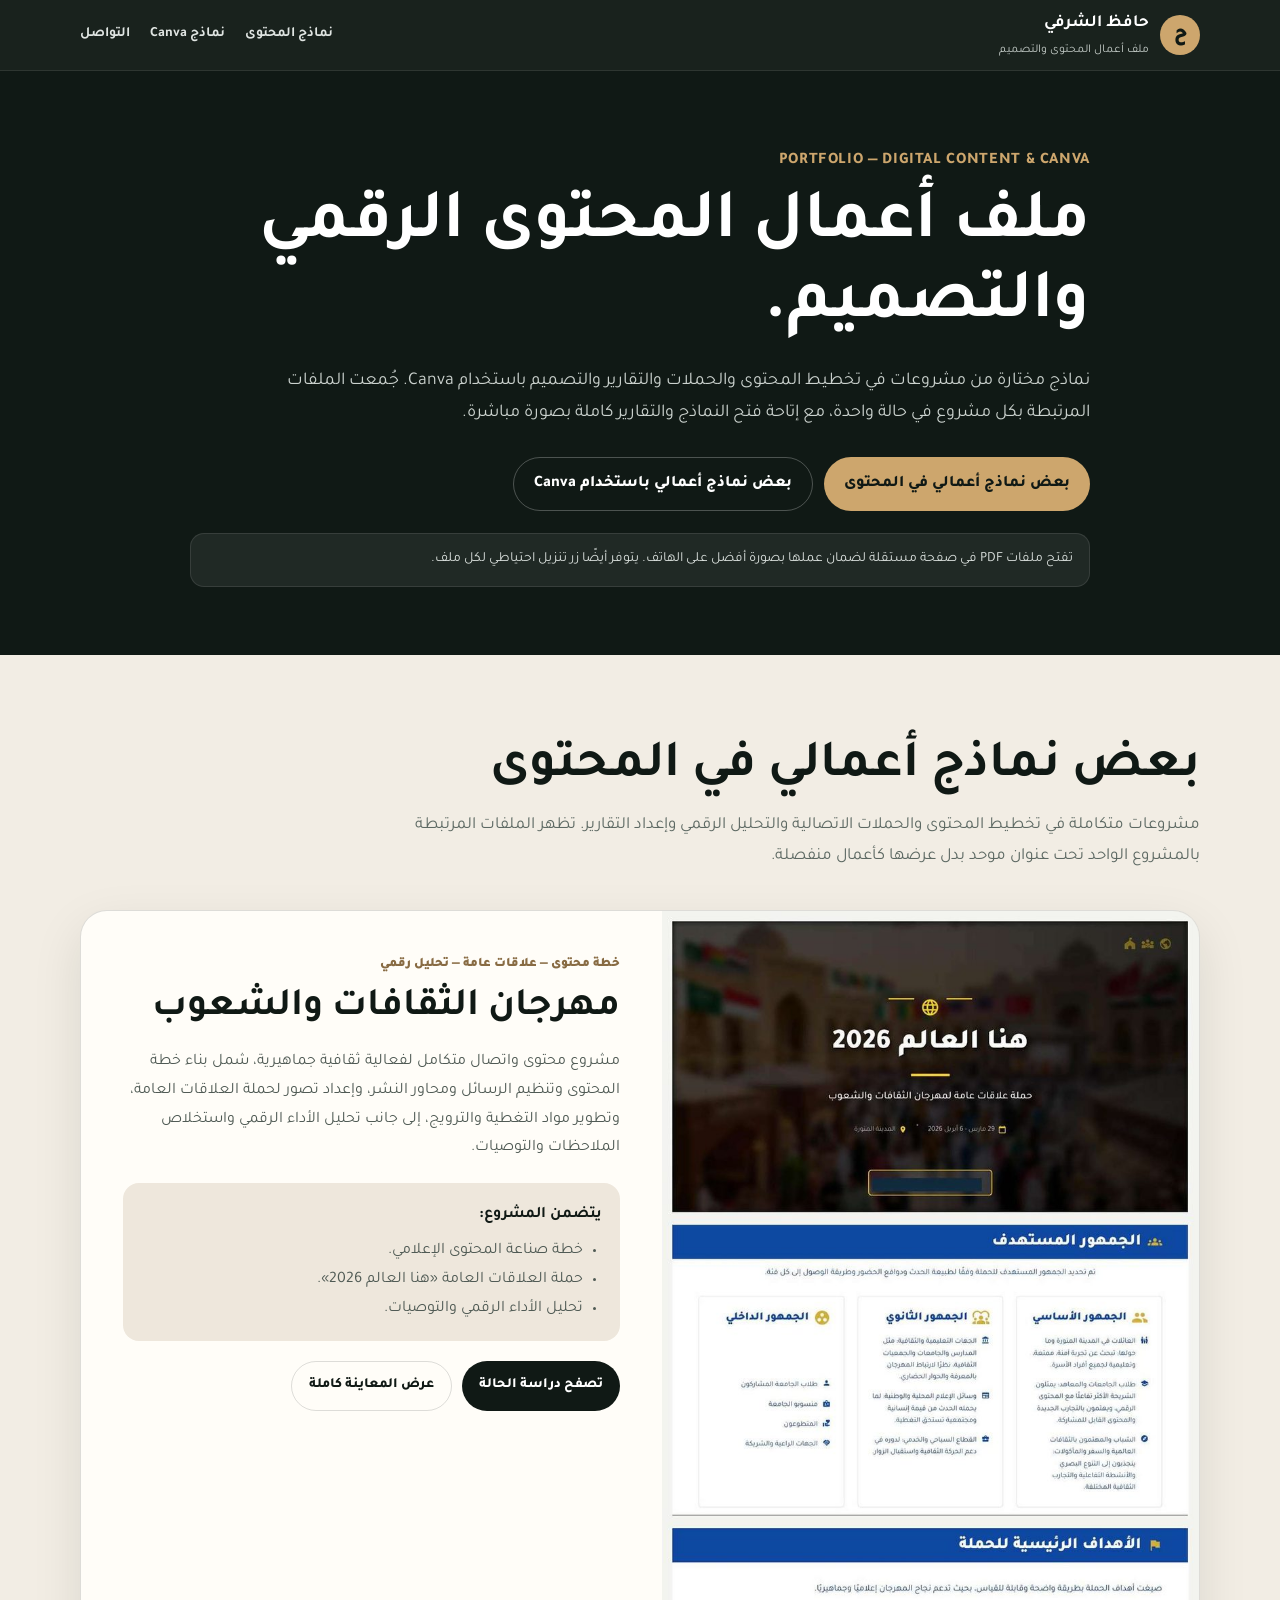
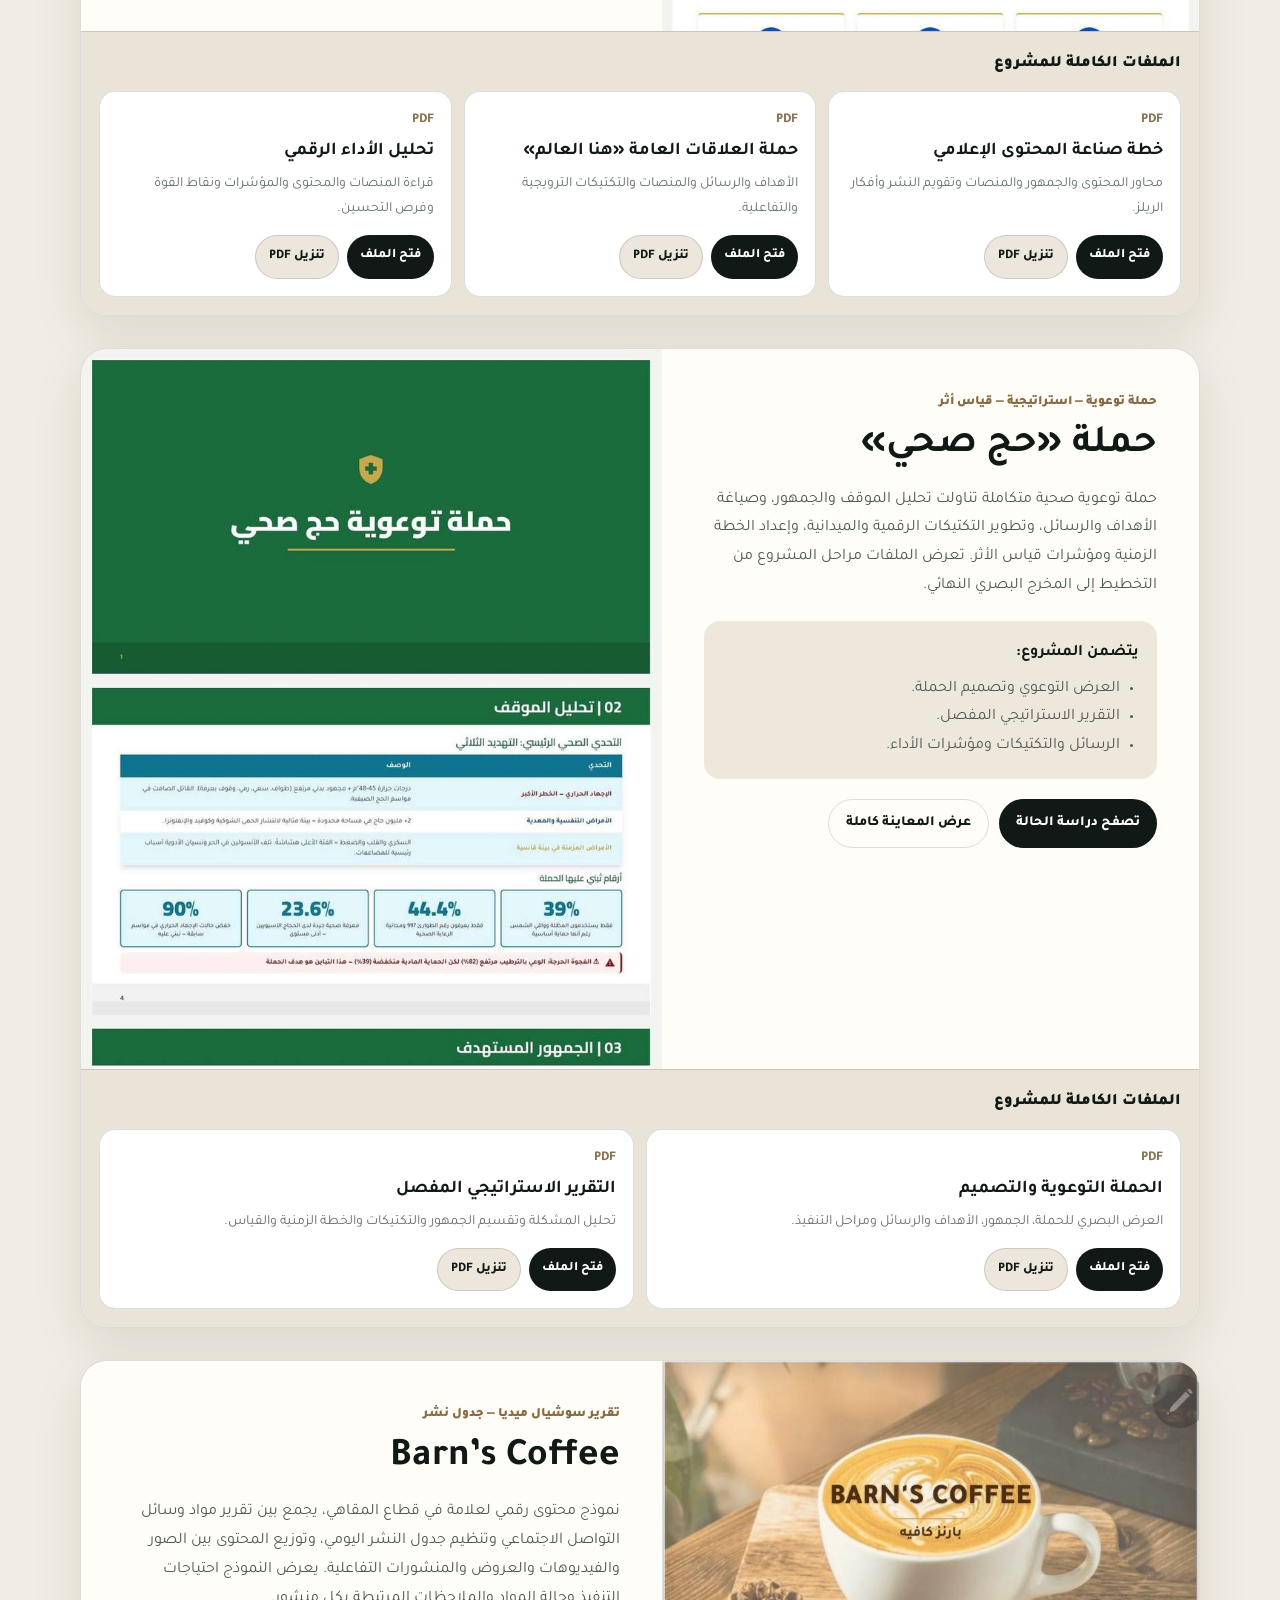
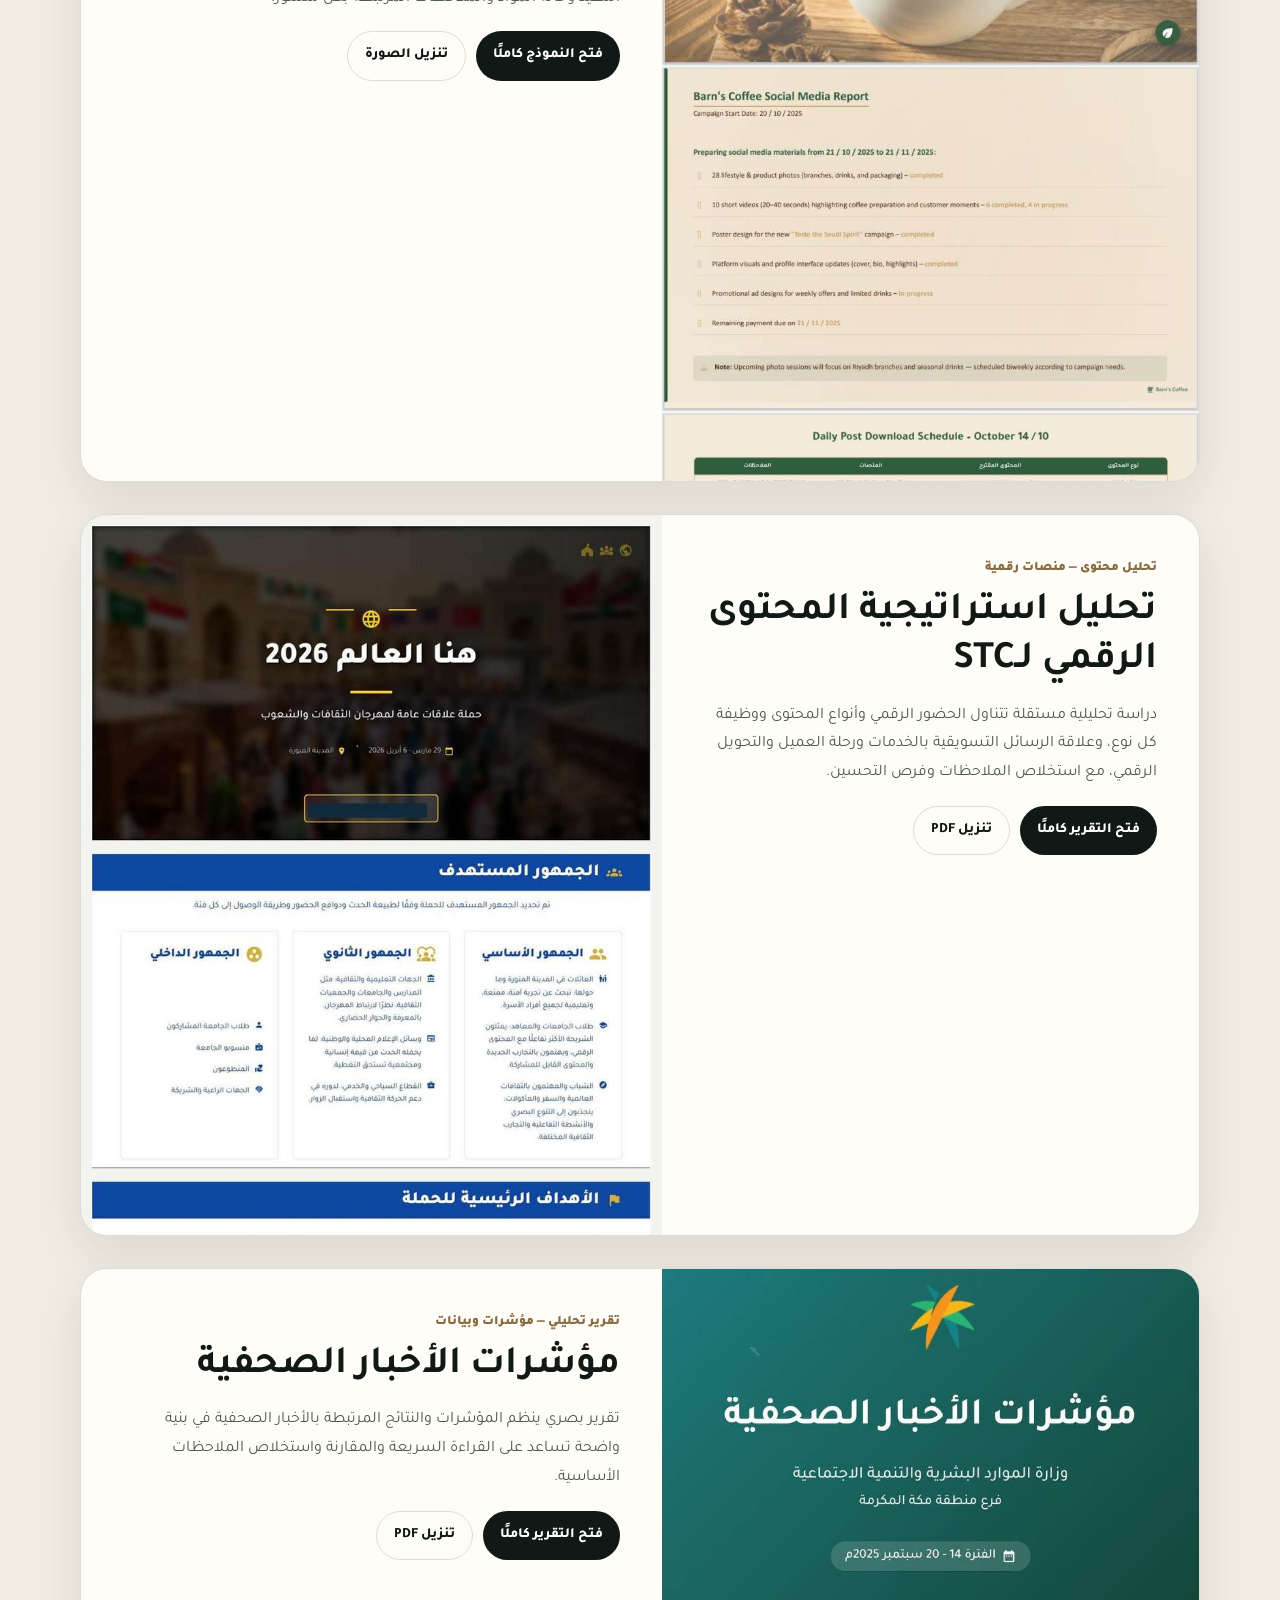
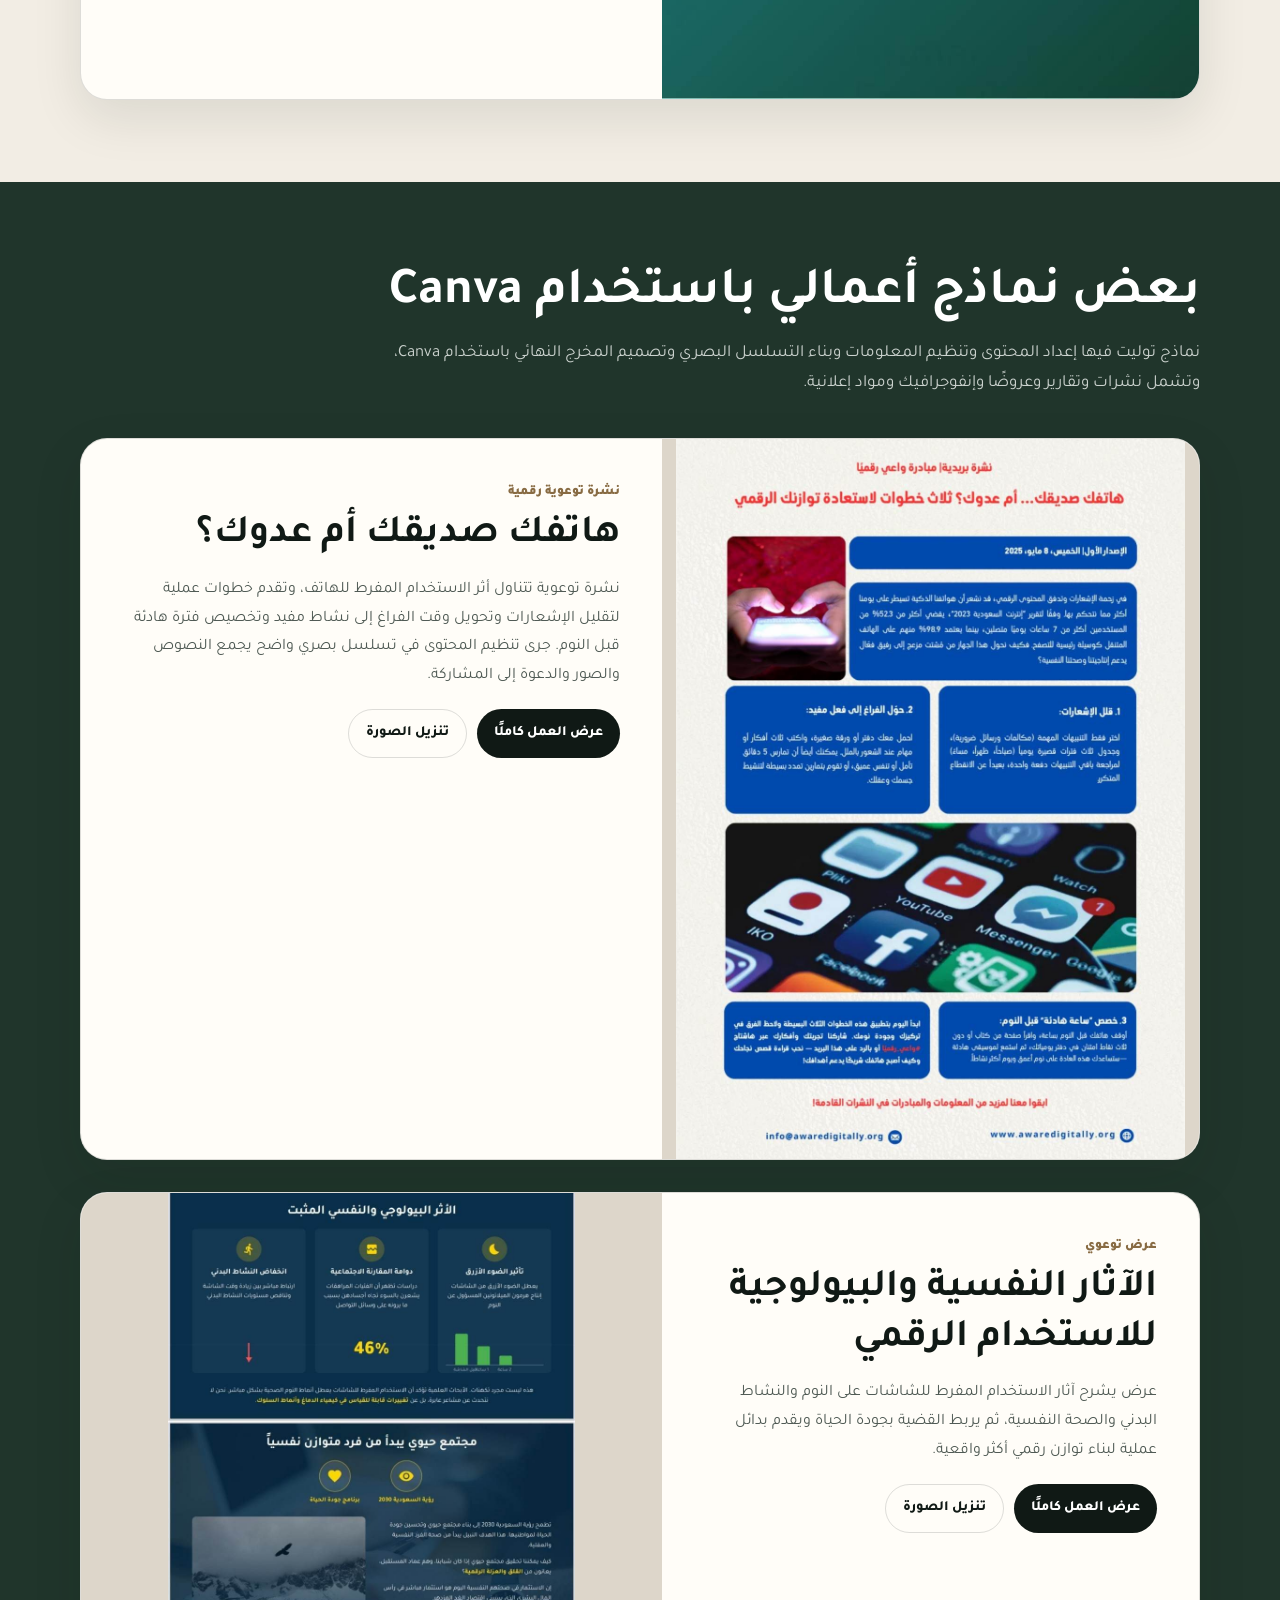
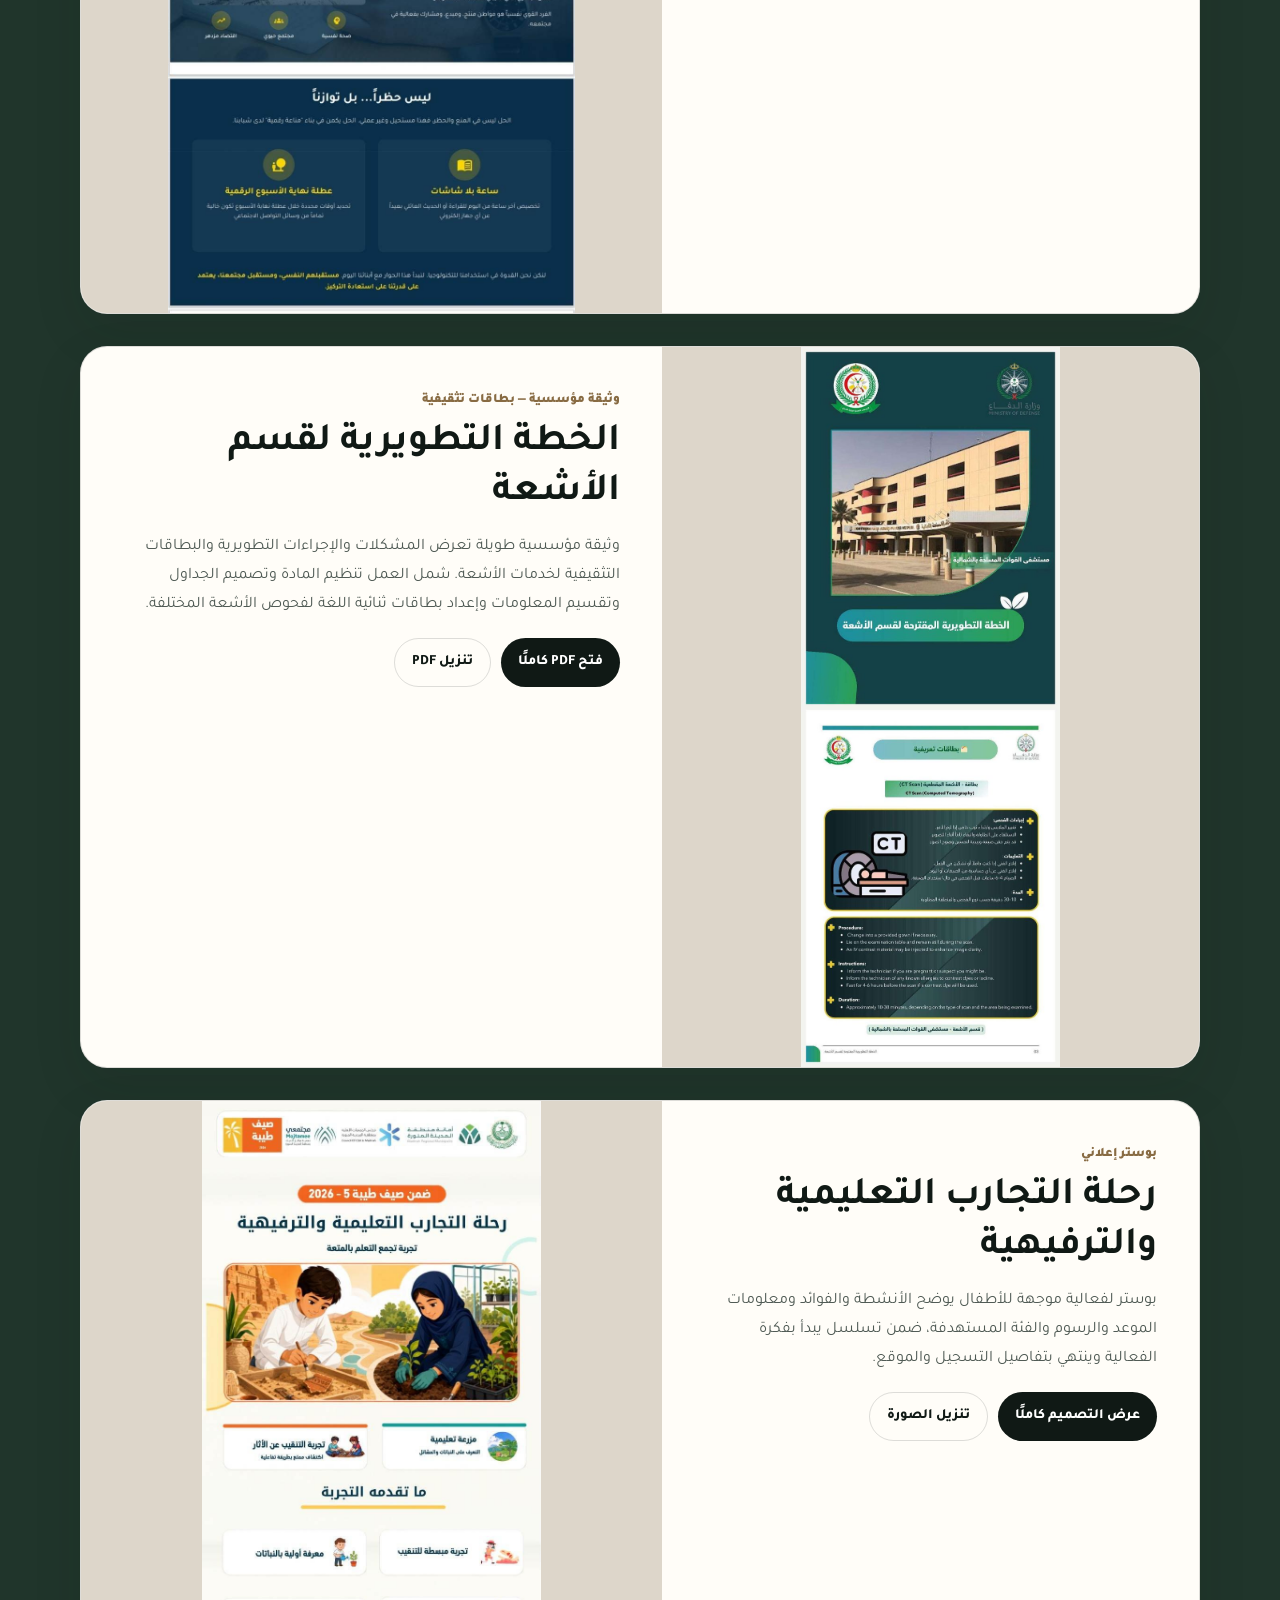
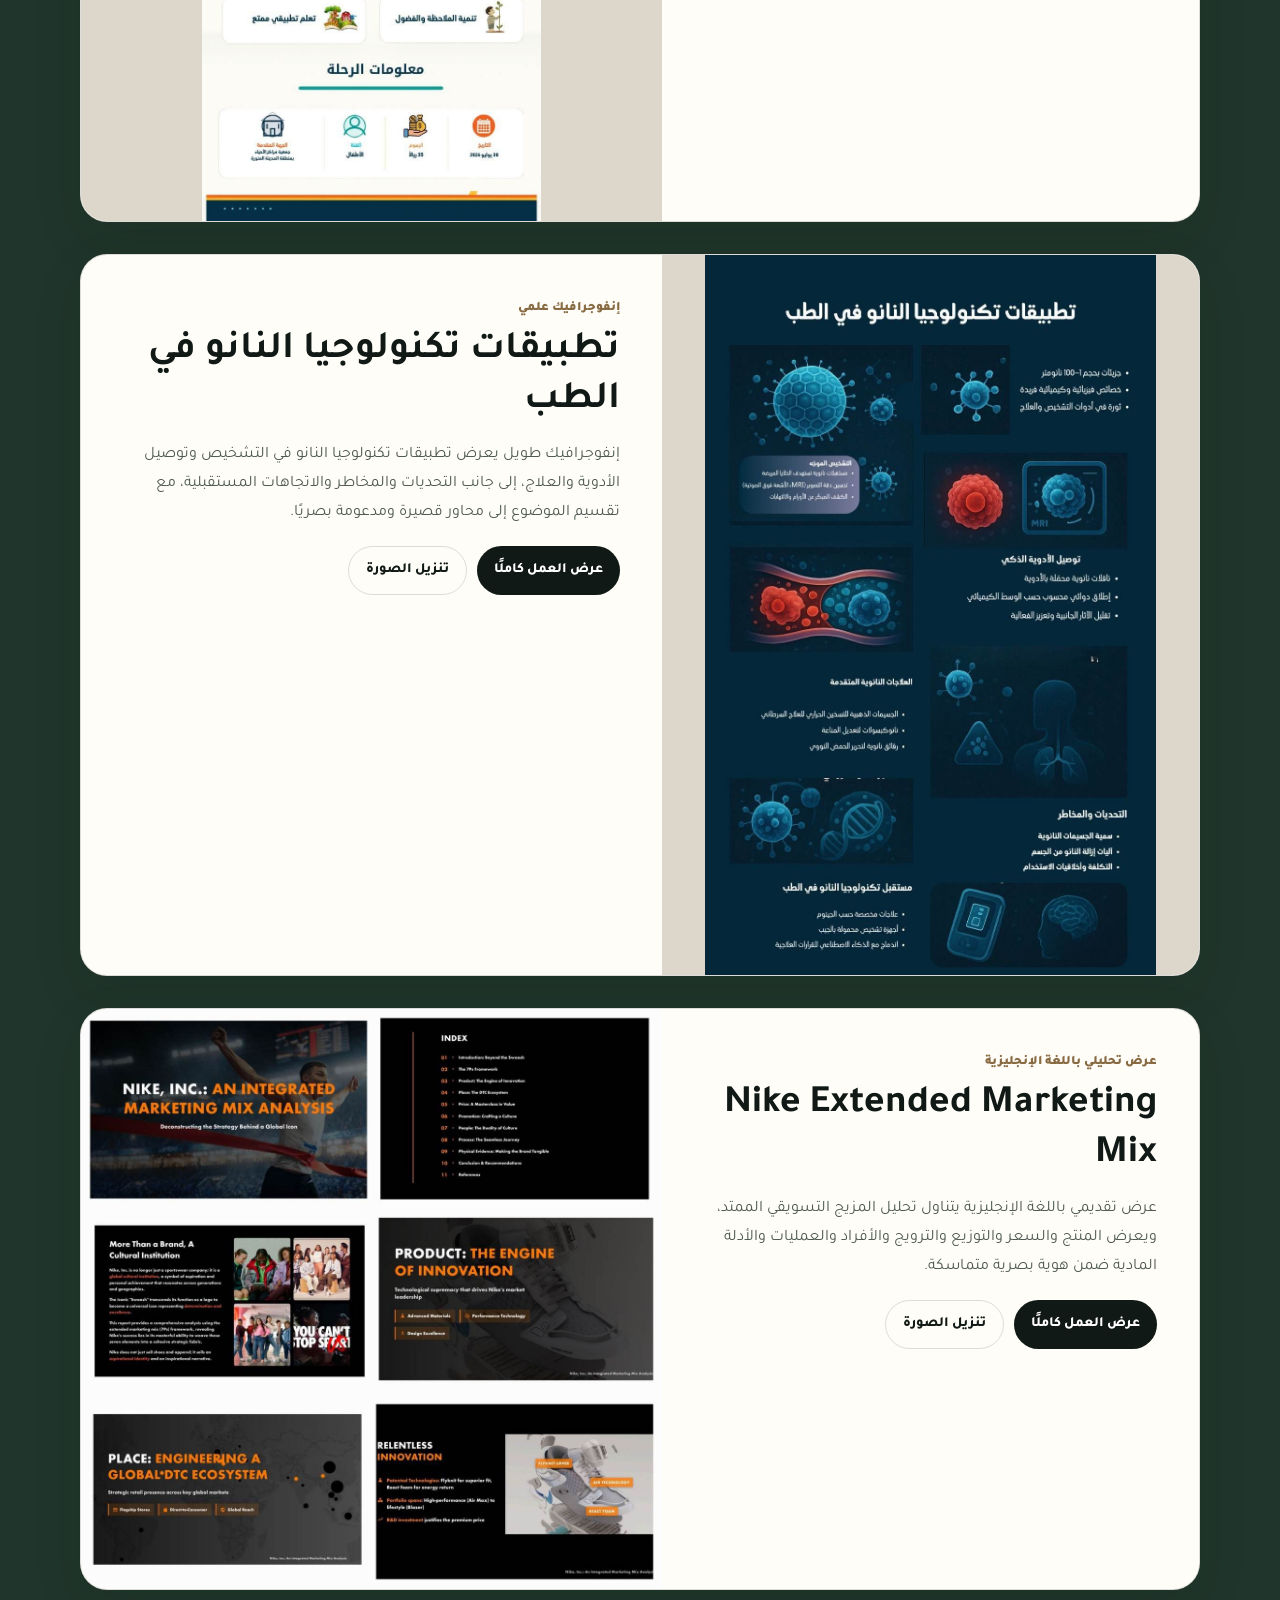
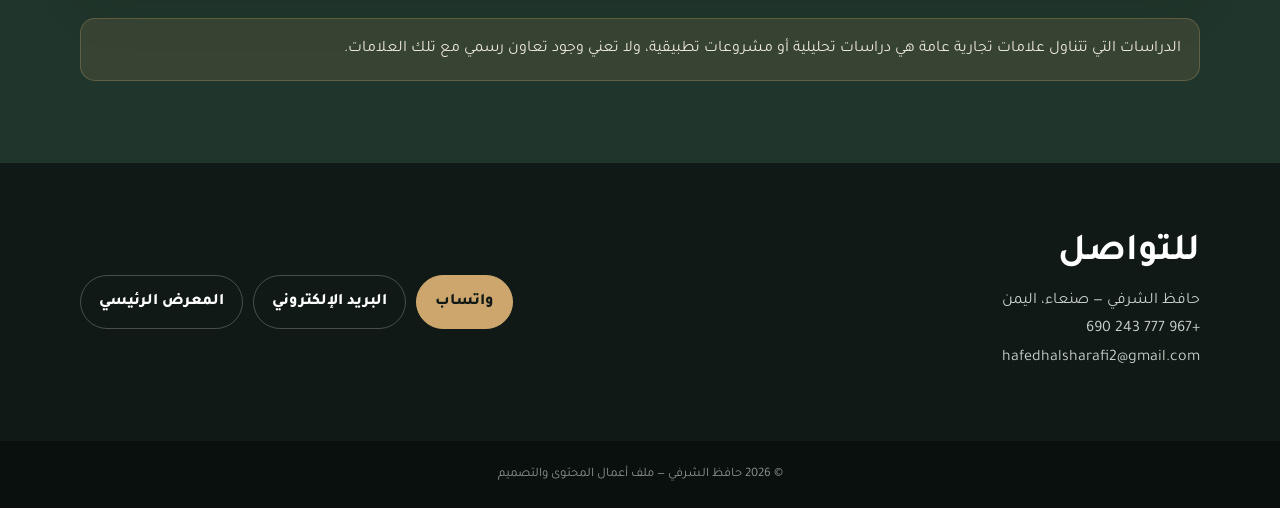
==== commit 6cae3ade: "Replace embedded PDF viewers with direct mobile-friendly file links" ====
--- a/content-customer-service/index.html
+++ b/content-customer-service/index.html
@@ -10,19 +10,20 @@
   <link rel="preconnect" href="https://fonts.gstatic.com" crossorigin>
   <link href="https://fonts.googleapis.com/css2?family=Tajawal:wght@400;500;600;700;800;900&display=swap" rel="stylesheet">
   <style>
-    :root{--ink:#101915;--forest:#20352b;--paper:#fffdf8;--cream:#f2ede4;--gold:#cda66d;--muted:#647069;--line:rgba(16,25,21,.14);--shadow:0 18px 50px rgba(16,25,21,.10)}
-    *{box-sizing:border-box}html{scroll-behavior:smooth}body{margin:0;font-family:"Tajawal",sans-serif;background:var(--cream);color:var(--ink);line-height:1.8}img{display:block;max-width:100%}a{color:inherit;text-decoration:none}.container{width:min(1120px,calc(100% - 34px));margin:auto}
-    .site-header{position:sticky;top:0;z-index:30;background:rgba(16,25,21,.96);backdrop-filter:blur(14px);border-bottom:1px solid rgba(255,255,255,.09)}.nav{min-height:72px;display:flex;align-items:center;justify-content:space-between;gap:22px}.brand{display:flex;align-items:center;gap:12px;color:#fff}.brand-mark{width:42px;height:42px;border-radius:50%;display:grid;place-items:center;background:var(--gold);color:var(--ink);font-size:21px;font-weight:900}.brand strong{display:block;font-size:18px}.brand small{display:block;color:#c4ccc7;font-size:12px}.nav-links{display:flex;gap:22px;color:#e0e5e2;font-size:14px;font-weight:700}.nav-links a:hover{color:var(--gold)}
-    .hero{background:var(--ink);color:#fff;padding:88px 0 78px}.hero-inner{max-width:880px}.eyebrow{color:var(--gold);font-weight:800;letter-spacing:.03em;margin:0 0 12px}.hero h1{font-size:clamp(45px,7vw,78px);line-height:1.12;margin:0 0 22px}.hero-copy{font-size:19px;color:#cbd2ce;max-width:820px;margin:0}.hero-actions{display:flex;gap:12px;flex-wrap:wrap;margin-top:30px}.button{display:inline-flex;align-items:center;justify-content:center;padding:12px 20px;border-radius:999px;font-weight:800}.button.primary{background:var(--gold);color:var(--ink)}.button.secondary{border:1px solid rgba(255,255,255,.25);color:#fff}
-    .section{padding:86px 0}.section.alt{background:var(--forest);color:#fff}.section-heading{margin-bottom:42px}.section-heading h2{font-size:clamp(34px,5vw,56px);line-height:1.2;margin:0 0 14px}.section-heading p{font-size:17px;color:var(--muted);max-width:820px;margin:0}.section.alt .section-heading p{color:#cbd2ce}
-    .case-list{display:grid;gap:34px}.case{background:var(--paper);border:1px solid var(--line);border-radius:28px;overflow:hidden;box-shadow:var(--shadow)}.case-top{display:grid;grid-template-columns:1fr 1.05fr;min-height:460px}.case:nth-child(even) .case-media{order:2}.case-media{background:#ddd6ca;overflow:hidden}.case-media img{width:100%;height:100%;object-fit:cover;object-position:top center}.case-copy{padding:46px}.case-type{color:#886b43;font-size:13px;font-weight:900;margin-bottom:8px}.case h3{font-size:clamp(28px,4vw,40px);line-height:1.25;margin:0 0 17px}.case-copy>p{color:#4f5a54;margin:0 0 20px}.components{margin:22px 0;padding:20px;border-radius:17px;background:#eee7dc}.components strong{display:block;margin-bottom:8px}.components ul{margin:0;padding-right:20px;color:#4f5a54}.case-actions{display:flex;gap:10px;flex-wrap:wrap}.case-actions a,.file-viewer summary{display:inline-flex;align-items:center;justify-content:center;padding:11px 17px;border-radius:999px;background:var(--ink);color:#fff;font-weight:800;font-size:14px;cursor:pointer;list-style:none}.case-actions a.alt{background:transparent;color:var(--ink);border:1px solid var(--line)}
-    .file-viewer{border-top:1px solid var(--line);background:#eae3d8}.file-viewer summary{margin:18px}.file-viewer summary::-webkit-details-marker{display:none}.file-inner{padding:0 18px 20px}.file-inner iframe{width:100%;height:760px;border:0;border-radius:18px;background:#fff}.file-links{display:flex;gap:10px;flex-wrap:wrap;padding:14px 2px 0}.file-links a{font-weight:800;font-size:13px;text-decoration:underline;text-underline-offset:4px}.multi-files{display:grid;gap:16px}.file-panel{background:#fff;border-radius:18px;padding:18px;border:1px solid var(--line)}.file-panel h4{font-size:20px;margin:0 0 10px}.file-panel iframe{height:680px}
-    .direct-samples{display:grid;gap:30px}.sample{background:var(--paper);color:var(--ink);border-radius:27px;overflow:hidden;border:1px solid rgba(255,255,255,.1);box-shadow:0 18px 44px rgba(7,13,10,.18)}.sample-layout{display:grid;grid-template-columns:.95fr 1.05fr;align-items:stretch}.sample:nth-child(even) .sample-media{order:2}.sample-media{display:flex;align-items:flex-start;justify-content:center;background:#ded7cc;min-height:460px;overflow:hidden}.sample-media img{width:100%;height:100%;max-height:720px;object-fit:contain;object-position:top center}.sample-copy{padding:42px}.sample-label{color:#8b6c43;font-size:13px;font-weight:900}.sample h3{font-size:clamp(27px,3.6vw,38px);line-height:1.28;margin:7px 0 16px}.sample p{color:#52605a;margin:0 0 20px}.sample-actions{display:flex;gap:10px;flex-wrap:wrap}.sample-actions a,.sample-actions summary{display:inline-flex;align-items:center;justify-content:center;padding:11px 16px;border-radius:999px;background:var(--ink);color:#fff;font-weight:800;font-size:14px;list-style:none;cursor:pointer}.sample-actions a.alt{background:transparent;color:var(--ink);border:1px solid var(--line)}
-    .inline-full{border-top:1px solid var(--line);background:#e9e2d7;padding:20px}.inline-full img{width:min(100%,950px);height:auto;margin:auto;border-radius:16px;box-shadow:0 12px 32px rgba(16,25,21,.12)}
-    .notice{margin-top:30px;padding:18px 20px;border-radius:17px;background:rgba(205,166,109,.16);border:1px solid rgba(205,166,109,.28);color:#eee8de}
-    .contact{background:var(--ink);color:#fff;padding:72px 0}.contact-grid{display:flex;align-items:center;justify-content:space-between;gap:28px}.contact h2{font-size:40px;line-height:1.25;margin:0 0 10px}.contact p{color:#c9d0cc;margin:0}.contact-links{display:flex;gap:10px;flex-wrap:wrap}.contact-links a{padding:12px 18px;border-radius:999px;border:1px solid rgba(255,255,255,.23);font-weight:800}.contact-links a:first-child{background:var(--gold);color:var(--ink);border-color:var(--gold)}footer{background:#09100d;color:#8a958f;text-align:center;padding:22px;font-size:13px}
-    @media(max-width:900px){.nav-links{display:none}.case-top,.sample-layout{grid-template-columns:1fr}.case:nth-child(even) .case-media,.sample:nth-child(even) .sample-media{order:0}.case-media,.sample-media{min-height:360px}.case-copy,.sample-copy{padding:30px}.file-inner iframe{height:560px}.file-panel iframe{height:530px}.contact-grid{display:block}.contact-links{margin-top:22px}}
-    @media(max-width:600px){.hero{padding:60px 0}.hero h1{font-size:44px}.section{padding:62px 0}.case-copy,.sample-copy{padding:24px}.case-media,.sample-media{min-height:300px}.file-inner{padding:0 10px 14px}.file-inner iframe,.file-panel iframe{height:480px}.case-actions,.sample-actions{display:grid}.case-actions a,.sample-actions a{width:100%}.contact h2{font-size:32px}}
+    :root{--ink:#101915;--forest:#20352b;--paper:#fffdf8;--cream:#f2ede4;--gold:#cda66d;--muted:#5d6963;--line:rgba(16,25,21,.14);--shadow:0 18px 50px rgba(16,25,21,.10)}
+    *{box-sizing:border-box}html{scroll-behavior:smooth}body{margin:0;font-family:"Tajawal",Arial,sans-serif;background:var(--cream);color:var(--ink);line-height:1.8}img{display:block;max-width:100%}a{color:inherit;text-decoration:none}.container{width:min(1120px,calc(100% - 34px));margin:auto}
+    .site-header{position:sticky;top:0;z-index:20;background:rgba(16,25,21,.96);backdrop-filter:blur(14px);border-bottom:1px solid rgba(255,255,255,.09)}.nav{min-height:70px;display:flex;align-items:center;justify-content:space-between;gap:20px}.brand{display:flex;align-items:center;gap:11px;color:#fff}.brand-mark{width:40px;height:40px;border-radius:50%;display:grid;place-items:center;background:var(--gold);color:var(--ink);font-size:20px;font-weight:900}.brand strong{display:block;font-size:17px}.brand small{display:block;color:#c4ccc7;font-size:12px}.nav-links{display:flex;gap:20px;color:#e0e5e2;font-size:14px;font-weight:700}.nav-links a:hover{color:var(--gold)}
+    .hero{background:var(--ink);color:#fff;padding:76px 0 68px}.hero-inner{max-width:900px}.eyebrow{color:var(--gold);font-weight:800;letter-spacing:.04em;margin:0 0 10px}.hero h1{font-size:clamp(40px,6.5vw,70px);line-height:1.15;margin:0 0 18px}.hero-copy{font-size:18px;color:#cbd2ce;max-width:840px;margin:0}.hero-actions{display:flex;gap:11px;flex-wrap:wrap;margin-top:27px}.button{display:inline-flex;align-items:center;justify-content:center;padding:12px 20px;border-radius:999px;font-weight:800}.button.primary{background:var(--gold);color:var(--ink)}.button.secondary{border:1px solid rgba(255,255,255,.25);color:#fff}
+    .mobile-note{margin-top:22px;padding:13px 16px;border-radius:14px;background:rgba(255,255,255,.07);color:#d9dfdc;font-size:14px;border:1px solid rgba(255,255,255,.1)}
+    .section{padding:82px 0}.section.alt{background:var(--forest);color:#fff}.section-heading{margin-bottom:38px}.section-heading h2{font-size:clamp(32px,5vw,52px);line-height:1.2;margin:0 0 12px}.section-heading p{font-size:17px;color:var(--muted);max-width:840px;margin:0}.section.alt .section-heading p{color:#cbd2ce}
+    .case-list,.sample-list{display:grid;gap:32px}.case,.sample{background:var(--paper);color:var(--ink);border:1px solid var(--line);border-radius:27px;overflow:hidden;box-shadow:var(--shadow)}.case-main,.sample-main{display:grid;grid-template-columns:1fr 1.08fr;min-height:430px}.case:nth-child(even) .media,.sample:nth-child(even) .media{order:2}.media{background:#ddd6ca;overflow:hidden;display:flex;align-items:flex-start;justify-content:center}.media img{width:100%;height:100%;max-height:720px;object-fit:cover;object-position:top center}.sample .media img{object-fit:contain}.copy{padding:42px}.type{color:#886b43;font-size:13px;font-weight:900;margin-bottom:7px}.copy h3{font-size:clamp(27px,3.8vw,39px);line-height:1.27;margin:0 0 15px}.copy p{color:#4f5a54;margin:0 0 18px}.components{margin:20px 0;padding:18px;border-radius:16px;background:#eee7dc}.components strong{display:block;margin-bottom:7px}.components ul{margin:0;padding-right:19px;color:#4f5a54}
+    .actions{display:flex;gap:10px;flex-wrap:wrap}.actions a{display:inline-flex;align-items:center;justify-content:center;padding:11px 17px;border-radius:999px;background:var(--ink);color:#fff;font-weight:800;font-size:14px}.actions a.secondary{background:transparent;color:var(--ink);border:1px solid var(--line)}
+    .files{border-top:1px solid var(--line);background:#eae3d8;padding:18px}.files-title{font-weight:900;margin:0 0 12px}.file-grid{display:grid;grid-template-columns:repeat(3,1fr);gap:12px}.file-card{background:#fff;border:1px solid var(--line);border-radius:16px;padding:17px}.file-card small{display:block;color:#897454;font-weight:800;margin-bottom:5px}.file-card h4{font-size:18px;line-height:1.45;margin:0 0 8px}.file-card p{font-size:14px;color:#66716b;margin:0 0 13px}.file-actions{display:flex;gap:8px;flex-wrap:wrap}.file-actions a{padding:9px 13px;border-radius:999px;background:var(--ink);color:#fff;font-size:13px;font-weight:800}.file-actions a.download{background:#ece6dc;color:var(--ink);border:1px solid var(--line)}
+    .full-image{border-top:1px solid var(--line);background:#eae3d8;padding:18px}.full-image a{display:block}.full-image img{width:min(100%,980px);height:auto;margin:auto;border-radius:16px;box-shadow:0 12px 32px rgba(16,25,21,.12)}
+    .disclaimer{margin-top:28px;padding:16px 18px;border-radius:15px;background:rgba(205,166,109,.14);border:1px solid rgba(205,166,109,.28);color:#ede7dd}
+    .contact{background:var(--ink);color:#fff;padding:68px 0}.contact-grid{display:flex;align-items:center;justify-content:space-between;gap:28px}.contact h2{font-size:38px;line-height:1.25;margin:0 0 8px}.contact p{color:#c9d0cc;margin:0}.contact-links{display:flex;gap:10px;flex-wrap:wrap}.contact-links a{padding:12px 18px;border-radius:999px;border:1px solid rgba(255,255,255,.23);font-weight:800}.contact-links a:first-child{background:var(--gold);color:var(--ink);border-color:var(--gold)}footer{background:#09100d;color:#8a958f;text-align:center;padding:22px;font-size:13px}
+    @media(max-width:920px){.nav-links{display:none}.case-main,.sample-main{grid-template-columns:1fr}.case:nth-child(even) .media,.sample:nth-child(even) .media{order:0}.media{min-height:330px}.copy{padding:30px}.file-grid{grid-template-columns:1fr}.contact-grid{display:block}.contact-links{margin-top:20px}}
+    @media(max-width:600px){.hero{padding:55px 0}.hero h1{font-size:41px}.section{padding:58px 0}.copy{padding:23px}.media{min-height:270px}.actions,.file-actions{display:grid}.actions a,.file-actions a{width:100%}.files,.full-image{padding:12px}.contact h2{font-size:31px}}
   </style>
 </head>
 <body>
@@ -38,8 +39,9 @@
       <div class="container hero-inner">
         <p class="eyebrow">PORTFOLIO — DIGITAL CONTENT & CANVA</p>
         <h1>ملف أعمال المحتوى الرقمي والتصميم.</h1>
-        <p class="hero-copy">نماذج مختارة من مشروعات مدفوعة نُفذت لعملاء خاصين، وشملت البحث وكتابة المحتوى وبناء الخطط والحملات وإعداد التقارير وتنظيم المعلومات وتصميم المخرجات النهائية. تعرض الصفحة النماذج والملفات الكاملة بصورة مباشرة وواضحة.</p>
+        <p class="hero-copy">نماذج مختارة من مشروعات في تخطيط المحتوى والحملات والتقارير والتصميم باستخدام Canva. جُمعت الملفات المرتبطة بكل مشروع في حالة واحدة، مع إتاحة فتح النماذج والتقارير كاملة بصورة مباشرة.</p>
         <div class="hero-actions"><a class="button primary" href="#content-work">بعض نماذج أعمالي في المحتوى</a><a class="button secondary" href="#canva-work">بعض نماذج أعمالي باستخدام Canva</a></div>
+        <div class="mobile-note">تفتح ملفات PDF في صفحة مستقلة لضمان عملها بصورة أفضل على الهاتف. يتوفر أيضًا زر تنزيل احتياطي لكل ملف.</div>
       </div>
     </section>
 
@@ -47,98 +49,87 @@
       <div class="container">
         <header class="section-heading">
           <h2>بعض نماذج أعمالي في المحتوى</h2>
-          <p>مشروعات متكاملة في تخطيط المحتوى والحملات الاتصالية والتحليل الرقمي وإعداد التقارير. جُمعت الملفات المرتبطة بكل مشروع داخل دراسة حالة واحدة بدل عرضها كأعمال منفصلة.</p>
+          <p>مشروعات متكاملة في تخطيط المحتوى والحملات الاتصالية والتحليل الرقمي وإعداد التقارير. تظهر الملفات المرتبطة بالمشروع الواحد تحت عنوان موحد بدل عرضها كأعمال منفصلة.</p>
         </header>
 
         <div class="case-list">
           <article class="case">
-            <div class="case-top">
-              <a class="case-media" href="projects/festival.html"><img src="images/content/festival-preview.jpg" alt="معاينة مشروع مهرجان الثقافات والشعوب"></a>
-              <div class="case-copy">
-                <div class="case-type">خطة محتوى — علاقات عامة — تحليل رقمي</div>
+            <div class="case-main">
+              <a class="media" href="projects/festival.html"><img src="images/content/festival-preview.jpg" alt="معاينة مشروع مهرجان الثقافات والشعوب"></a>
+              <div class="copy">
+                <div class="type">خطة محتوى — علاقات عامة — تحليل رقمي</div>
                 <h3>مهرجان الثقافات والشعوب</h3>
-                <p>مشروع محتوى واتصال متكامل لفعالية ثقافية جماهيرية، شمل بناء خطة المحتوى وتنظيم الرسائل ومحاور النشر، وإعداد تصور لحملة العلاقات العامة، وتطوير مواد التغطية والترويج، إلى جانب تحليل الأداء الرقمي واستخلاص الملاحظات والتوصيات. يعرض المشروع جميع هذه المكونات ضمن حالة واحدة تربط أهداف الفعالية بالجمهور والمنصات وصيغ المحتوى.</p>
-                <div class="components"><strong>يتضمن المشروع:</strong><ul><li>خطة صناعة المحتوى الإعلامي للمهرجان.</li><li>حملة العلاقات العامة «هنا العالم 2026».</li><li>تحليل الأداء الرقمي والنتائج والتوصيات.</li></ul></div>
-                <div class="case-actions"><a href="projects/festival.html">تصفح المشروع كاملًا</a><a class="alt" href="files/content/festival/content-plan.pdf" target="_blank">فتح خطة المحتوى</a></div>
+                <p>مشروع محتوى واتصال متكامل لفعالية ثقافية جماهيرية، شمل بناء خطة المحتوى وتنظيم الرسائل ومحاور النشر، وإعداد تصور لحملة العلاقات العامة، وتطوير مواد التغطية والترويج، إلى جانب تحليل الأداء الرقمي واستخلاص الملاحظات والتوصيات.</p>
+                <div class="components"><strong>يتضمن المشروع:</strong><ul><li>خطة صناعة المحتوى الإعلامي.</li><li>حملة العلاقات العامة «هنا العالم 2026».</li><li>تحليل الأداء الرقمي والتوصيات.</li></ul></div>
+                <div class="actions"><a href="projects/festival.html">تصفح دراسة الحالة</a><a class="secondary" href="images/content/festival-preview.jpg" target="_blank" rel="noopener">عرض المعاينة كاملة</a></div>
               </div>
             </div>
-            <details class="file-viewer"><summary>تصفح ملفات المشروع داخل الصفحة</summary><div class="file-inner multi-files">
-              <section class="file-panel"><h4>1. خطة صناعة المحتوى الإعلامي</h4><iframe loading="lazy" src="files/content/festival/content-plan.pdf#view=FitH" title="خطة محتوى مهرجان الثقافات والشعوب"></iframe><div class="file-links"><a href="files/content/festival/content-plan.pdf" target="_blank">فتح PDF كاملًا</a></div></section>
-              <section class="file-panel"><h4>2. حملة العلاقات العامة «هنا العالم 2026»</h4><iframe loading="lazy" src="files/content/festival/pr-campaign.pdf#view=FitH" title="حملة العلاقات العامة للمهرجان"></iframe><div class="file-links"><a href="files/content/festival/pr-campaign.pdf" target="_blank">فتح PDF كاملًا</a></div></section>
-              <section class="file-panel"><h4>3. تحليل الأداء الرقمي</h4><iframe loading="lazy" src="files/content/festival/digital-performance-analysis.pdf#view=FitH" title="تحليل الأداء الرقمي للمهرجان"></iframe><div class="file-links"><a href="files/content/festival/digital-performance-analysis.pdf" target="_blank">فتح PDF كاملًا</a></div></section>
-            </div></details>
-          </article>
-
-          <article class="case">
-            <div class="case-top">
-              <a class="case-media" href="projects/hajj-health.html"><img src="images/content/hajj-preview.jpg" alt="معاينة حملة حج صحي"></a>
-              <div class="case-copy">
-                <div class="case-type">حملة توعوية — تقرير استراتيجي — قياس أثر</div>
-                <h3>حملة «حج صحي»</h3>
-                <p>حملة توعوية صحية متكاملة تقدم رسائل الوقاية والسلامة المرتبطة بالحج في إطار اتصالي واضح وقابل للتنفيذ. شمل المشروع تحليل الموقف والجمهور، وصياغة الأهداف والرسائل، وتطوير التكتيكات الرقمية والميدانية، وإعداد الخطة الزمنية ومؤشرات قياس الأثر، ثم تنظيم النتائج في عرض توعوي وتقرير استراتيجي مترابطين.</p>
-                <div class="components"><strong>يتضمن المشروع:</strong><ul><li>العرض التوعوي وتصميم الحملة.</li><li>تحليل المشكلة والجمهور والأهداف والرسائل.</li><li>التقرير الاستراتيجي المفصل والخطة الزمنية والقياس.</li></ul></div>
-                <div class="case-actions"><a href="projects/hajj-health.html">تصفح الحملة والتقرير</a><a class="alt" href="files/content/hajj-health/strategic-report.pdf" target="_blank">فتح التقرير الكامل</a></div>
-              </div>
-            </div>
-            <details class="file-viewer"><summary>تصفح ملفات حملة حج صحي داخل الصفحة</summary><div class="file-inner multi-files">
-              <section class="file-panel"><h4>1. الحملة التوعوية</h4><iframe loading="lazy" src="files/content/hajj-health/awareness-campaign.pdf#view=FitH" title="حملة توعوية حج صحي"></iframe><div class="file-links"><a href="files/content/hajj-health/awareness-campaign.pdf" target="_blank">فتح PDF كاملًا</a></div></section>
-              <section class="file-panel"><h4>2. التقرير الاستراتيجي المفصل</h4><iframe loading="lazy" src="files/content/hajj-health/strategic-report.pdf#view=FitH" title="التقرير الاستراتيجي لحملة حج صحي"></iframe><div class="file-links"><a href="files/content/hajj-health/strategic-report.pdf" target="_blank">فتح PDF كاملًا</a></div></section>
-            </div></details>
-          </article>
-
-          <article class="case">
-            <div class="case-top">
-              <a class="case-media" href="images/canva/barns-coffee.jpg" target="_blank"><img src="images/canva/barns-coffee.jpg" alt="تقرير وخطة محتوى Barn's Coffee"></a>
-              <div class="case-copy">
-                <div class="case-type">خطة محتوى — تقرير سوشيال ميديا — جدول نشر</div>
-                <h3>Barn’s Coffee</h3>
-                <p>نموذج يجمع بين متابعة إعداد مواد وسائل التواصل الاجتماعي وتنظيم خطة النشر اليومية لعلامة في قطاع المقاهي. يوضح التقرير أنواع المحتوى المطلوب إنتاجها وحالة التنفيذ، بينما يوزع الجدول المحتوى بين الصور والفيديو القصير والعروض والمنشورات التفاعلية والرسائل المرتبطة بالهوية التجارية عبر المنصات المختلفة.</p>
-                <div class="components"><strong>يشمل النموذج:</strong><ul><li>متابعة المواد والصور والفيديوهات القصيرة.</li><li>جدول نشر يومي متعدد المنصات.</li><li>ملاحظات تشغيلية مرتبطة بكل نوع محتوى.</li></ul></div>
-                <div class="case-actions"><a href="images/canva/barns-coffee.jpg" target="_blank">عرض النموذج بالحجم الكامل</a></div>
+            <div class="files">
+              <p class="files-title">الملفات الكاملة للمشروع</p>
+              <div class="file-grid">
+                <section class="file-card"><small>PDF</small><h4>خطة صناعة المحتوى الإعلامي</h4><p>محاور المحتوى والجمهور والمنصات وتقويم النشر وأفكار الريلز.</p><div class="file-actions"><a href="files/content/festival/content-plan.pdf" target="_blank" rel="noopener">فتح الملف</a><a class="download" href="files/content/festival/content-plan.pdf" download>تنزيل PDF</a></div></section>
+                <section class="file-card"><small>PDF</small><h4>حملة العلاقات العامة «هنا العالم»</h4><p>الأهداف والرسائل والمنصات والتكتيكات الترويجية والتفاعلية.</p><div class="file-actions"><a href="files/content/festival/pr-campaign.pdf" target="_blank" rel="noopener">فتح الملف</a><a class="download" href="files/content/festival/pr-campaign.pdf" download>تنزيل PDF</a></div></section>
+                <section class="file-card"><small>PDF</small><h4>تحليل الأداء الرقمي</h4><p>قراءة المنصات والمحتوى والمؤشرات ونقاط القوة وفرص التحسين.</p><div class="file-actions"><a href="files/content/festival/digital-performance-analysis.pdf" target="_blank" rel="noopener">فتح الملف</a><a class="download" href="files/content/festival/digital-performance-analysis.pdf" download>تنزيل PDF</a></div></section>
               </div>
             </div>
           </article>
 
           <article class="case">
-            <div class="case-top">
-              <a class="case-media" href="files/content/analysis/stc-social-media-analysis.pdf" target="_blank"><img src="assets/analysis-thumb.svg" alt="معاينة تحليل استراتيجية STC الرقمية"></a>
-              <div class="case-copy">
-                <div class="case-type">تحليل محتوى — رحلة العميل — توصيات</div>
-                <h3>تحليل استراتيجية المحتوى الرقمي لـSTC</h3>
-                <p>دراسة تحليلية لمحتوى العلامة على وسائل التواصل الاجتماعي، تناولت تصنيف أنواع المحتوى ووظيفة كل نوع، واختلاف استخدام المنصات، وعلاقة الرسائل بالهوية والخدمات ورحلة العميل والتحويل الرقمي. يركز النموذج على قراءة المحتوى من منظور استراتيجي واستخلاص نقاط القوة وفرص التحسين.</p>
-                <div class="components"><strong>يتضمن التحليل:</strong><ul><li>تصنيف المحتوى البيعي والخدماتي والعاطفي والموسمي.</li><li>تحليل وظيفة المنصات وعلاقة المحتوى بالتطبيق.</li><li>استنتاجات وتوصيات تطويرية.</li></ul></div>
-                <div class="case-actions"><a href="files/content/analysis/stc-social-media-analysis.pdf" target="_blank">فتح التحليل كاملًا</a></div>
+            <div class="case-main">
+              <a class="media" href="projects/hajj-health.html"><img src="images/content/hajj-preview.jpg" alt="معاينة حملة حج صحي"></a>
+              <div class="copy">
+                <div class="type">حملة توعوية — استراتيجية — قياس أثر</div>
+                <h3>حملة «حج صحي»</h3>
+                <p>حملة توعوية صحية متكاملة تناولت تحليل الموقف والجمهور، وصياغة الأهداف والرسائل، وتطوير التكتيكات الرقمية والميدانية، وإعداد الخطة الزمنية ومؤشرات قياس الأثر. تعرض الملفات مراحل المشروع من التخطيط إلى المخرج البصري النهائي.</p>
+                <div class="components"><strong>يتضمن المشروع:</strong><ul><li>العرض التوعوي وتصميم الحملة.</li><li>التقرير الاستراتيجي المفصل.</li><li>الرسائل والتكتيكات ومؤشرات الأداء.</li></ul></div>
+                <div class="actions"><a href="projects/hajj-health.html">تصفح دراسة الحالة</a><a class="secondary" href="images/content/hajj-preview.jpg" target="_blank" rel="noopener">عرض المعاينة كاملة</a></div>
               </div>
             </div>
-            <details class="file-viewer"><summary>تصفح التحليل داخل الصفحة</summary><div class="file-inner"><iframe loading="lazy" src="files/content/analysis/stc-social-media-analysis.pdf#view=FitH" title="تحليل استراتيجية STC الرقمية"></iframe><div class="file-links"><a href="files/content/analysis/stc-social-media-analysis.pdf" target="_blank">فتح PDF في نافذة مستقلة</a></div></div></details>
+            <div class="files">
+              <p class="files-title">الملفات الكاملة للمشروع</p>
+              <div class="file-grid" style="grid-template-columns:repeat(2,1fr)">
+                <section class="file-card"><small>PDF</small><h4>الحملة التوعوية والتصميم</h4><p>العرض البصري للحملة، الجمهور، الأهداف والرسائل ومراحل التنفيذ.</p><div class="file-actions"><a href="files/content/hajj-health/awareness-campaign.pdf" target="_blank" rel="noopener">فتح الملف</a><a class="download" href="files/content/hajj-health/awareness-campaign.pdf" download>تنزيل PDF</a></div></section>
+                <section class="file-card"><small>PDF</small><h4>التقرير الاستراتيجي المفصل</h4><p>تحليل المشكلة وتقسيم الجمهور والتكتيكات والخطة الزمنية والقياس.</p><div class="file-actions"><a href="files/content/hajj-health/strategic-report.pdf" target="_blank" rel="noopener">فتح الملف</a><a class="download" href="files/content/hajj-health/strategic-report.pdf" download>تنزيل PDF</a></div></section>
+              </div>
+            </div>
           </article>
 
           <article class="case">
-            <div class="case-top">
-              <a class="case-media" href="images/reports/press-news-preview.jpg" target="_blank"><img src="images/reports/press-news-preview.jpg" alt="معاينة تقرير مؤشرات الأخبار الصحفية"></a>
-              <div class="case-copy">
-                <div class="case-type">تقرير تحليلي — مؤشرات — تنظيم بيانات</div>
-                <h3>مؤشرات الأخبار الصحفية لمنطقة مكة المكرمة</h3>
-                <p>تقرير بصري ينظم المواد المنشورة والمؤشرات والاتجاهات التحريرية في صيغة تساعد على القراءة السريعة واستخلاص الملاحظات الأساسية. يجمع النموذج بين تلخيص البيانات وترتيب النتائج وإخراجها ضمن صفحات تقريرية واضحة ومتسقة.</p>
-                <div class="case-actions"><a href="files/reports/press-news-indicators.pdf" target="_blank">فتح التقرير كاملًا</a></div>
+            <div class="case-main">
+              <a class="media" href="images/canva/barns-coffee.jpg" target="_blank" rel="noopener"><img src="images/canva/barns-coffee.jpg" alt="تقرير وخطة محتوى Barn's Coffee"></a>
+              <div class="copy">
+                <div class="type">تقرير سوشيال ميديا — جدول نشر</div>
+                <h3>Barn’s Coffee</h3>
+                <p>نموذج محتوى رقمي لعلامة في قطاع المقاهي، يجمع بين تقرير مواد وسائل التواصل الاجتماعي وتنظيم جدول النشر اليومي، وتوزيع المحتوى بين الصور والفيديوهات والعروض والمنشورات التفاعلية. يعرض النموذج احتياجات التنفيذ وحالة المواد والملاحظات المرتبطة بكل منشور.</p>
+                <div class="actions"><a href="images/canva/barns-coffee.jpg" target="_blank" rel="noopener">فتح النموذج كاملًا</a><a class="secondary" href="images/canva/barns-coffee.jpg" download>تنزيل الصورة</a></div>
               </div>
             </div>
-            <details class="file-viewer"><summary>تصفح التقرير داخل الصفحة</summary><div class="file-inner"><iframe loading="lazy" src="files/reports/press-news-indicators.pdf#view=FitH" title="مؤشرات الأخبار الصحفية"></iframe><div class="file-links"><a href="files/reports/press-news-indicators.pdf" target="_blank">فتح PDF في نافذة مستقلة</a></div></div></details>
           </article>
 
           <article class="case">
-            <div class="case-top">
-              <div class="case-media" style="display:grid;place-items:center;background:linear-gradient(135deg,#16251e,#385345);color:white;padding:38px;text-align:center"><div><div style="color:#cda66d;font-weight:900">WRITING SAMPLES</div><div style="font-size:38px;line-height:1.4;font-weight:900;margin-top:12px">من الفكرة إلى منشور، Hook، وسيناريو قصير</div></div></div>
-              <div class="case-copy">
-                <div class="case-type">كتابة رقمية — منشورات — ريلز</div>
-                <h3>نماذج كتابة المحتوى</h3>
-                <p>مجموعة مختارة من نماذج الكتابة الرقمية تشمل محتوى تعريفيًا وتوعويًا وترويجيًا، وهوكات للفيديو القصير، وسيناريوهات ريلز مبنية على المشكلة والحل والدعوة إلى الإجراء. تظهر النماذج كاملة للقراءة مع توضيح الهدف والصيغة المناسبة لكل محتوى.</p>
-                <div class="case-actions"><a href="projects/writing-samples.html">قراءة نماذج الكتابة</a></div>
+            <div class="case-main">
+              <div class="media"><img src="images/content/festival-preview.jpg" alt="معاينة دراسة تحليل المحتوى الرقمي"></div>
+              <div class="copy">
+                <div class="type">تحليل محتوى — منصات رقمية</div>
+                <h3>تحليل استراتيجية المحتوى الرقمي لـSTC</h3>
+                <p>دراسة تحليلية مستقلة تتناول الحضور الرقمي وأنواع المحتوى ووظيفة كل نوع، وعلاقة الرسائل التسويقية بالخدمات ورحلة العميل والتحويل الرقمي، مع استخلاص الملاحظات وفرص التحسين.</p>
+                <div class="actions"><a href="files/content/analysis/stc-social-media-analysis.pdf" target="_blank" rel="noopener">فتح التقرير كاملًا</a><a class="secondary" href="files/content/analysis/stc-social-media-analysis.pdf" download>تنزيل PDF</a></div>
+              </div>
+            </div>
+          </article>
+
+          <article class="case">
+            <div class="case-main">
+              <a class="media" href="images/reports/press-news-preview.jpg" target="_blank" rel="noopener"><img src="images/reports/press-news-preview.jpg" alt="تقرير مؤشرات الأخبار الصحفية"></a>
+              <div class="copy">
+                <div class="type">تقرير تحليلي — مؤشرات وبيانات</div>
+                <h3>مؤشرات الأخبار الصحفية</h3>
+                <p>تقرير بصري ينظم المؤشرات والنتائج المرتبطة بالأخبار الصحفية في بنية واضحة تساعد على القراءة السريعة والمقارنة واستخلاص الملاحظات الأساسية.</p>
+                <div class="actions"><a href="files/reports/press-news-indicators.pdf" target="_blank" rel="noopener">فتح التقرير كاملًا</a><a class="secondary" href="files/reports/press-news-indicators.pdf" download>تنزيل PDF</a></div>
               </div>
             </div>
           </article>
         </div>
-        <p style="margin:24px 0 0;color:#69736d;font-size:13px">تحليل STC دراسة مستقلة ولا يمثل تعاونًا رسميًا مع العلامة التجارية. أزيلت من الملفات المعروضة أسماء الطلاب والبيانات الأكاديمية والخاصة.</p>
       </div>
     </section>
 
@@ -146,42 +137,32 @@
       <div class="container">
         <header class="section-heading">
           <h2>بعض نماذج أعمالي باستخدام Canva</h2>
-          <p>نماذج متنوعة جرى فيها إعداد المحتوى وتنظيم المعلومات وبناء التسلسل البصري وتصميم المخرج النهائي باستخدام Canva. يمكن فتح كل تصميم بالحجم الكامل، كما يتوفر الملف متعدد الصفحات عند وجوده.</p>
+          <p>نماذج توليت فيها إعداد المحتوى وتنظيم المعلومات وبناء التسلسل البصري وتصميم المخرج النهائي باستخدام Canva، وتشمل نشرات وتقارير وعروضًا وإنفوجرافيك ومواد إعلانية.</p>
         </header>
 
-        <div class="direct-samples">
-          <article class="sample">
-            <div class="sample-layout"><a class="sample-media" href="images/canva/aware-newsletter.jpg" target="_blank"><img src="images/canva/aware-newsletter.jpg" alt="نشرة واعي رقميا"></a><div class="sample-copy"><div class="sample-label">نشرة توعوية رقمية</div><h3>هاتفك صديقك أم عدوك؟</h3><p>نشرة تتناول أثر الاستخدام المفرط للهاتف على التوازن اليومي، وتقدم خطوات عملية لتقليل الإشعارات وتحويل وقت الفراغ إلى نشاط مفيد وتخصيص فترة هادئة قبل النوم. جرى اختصار المادة وترتيبها داخل تصميم بصري يساعد على القراءة المتدرجة ويجمع بين الصور والعناوين والنصوص والدعوة إلى المشاركة.</p><div class="sample-actions"><a href="images/canva/aware-newsletter.jpg" target="_blank">عرض التصميم كاملًا</a></div></div></div>
-          </article>
+        <div class="sample-list">
+          <article class="sample"><div class="sample-main"><a class="media" href="images/canva/aware-newsletter.jpg" target="_blank" rel="noopener"><img src="images/canva/aware-newsletter.jpg" alt="نشرة واعي رقميا"></a><div class="copy"><div class="type">نشرة توعوية رقمية</div><h3>هاتفك صديقك أم عدوك؟</h3><p>نشرة توعوية تتناول أثر الاستخدام المفرط للهاتف، وتقدم خطوات عملية لتقليل الإشعارات وتحويل وقت الفراغ إلى نشاط مفيد وتخصيص فترة هادئة قبل النوم. جرى تنظيم المحتوى في تسلسل بصري واضح يجمع النصوص والصور والدعوة إلى المشاركة.</p><div class="actions"><a href="images/canva/aware-newsletter.jpg" target="_blank" rel="noopener">عرض العمل كاملًا</a><a class="secondary" href="images/canva/aware-newsletter.jpg" download>تنزيل الصورة</a></div></div></div></article>
 
-          <article class="sample">
-            <div class="sample-layout"><a class="sample-media" href="images/canva/digital-balance.jpg" target="_blank"><img src="images/canva/digital-balance.jpg" alt="عرض الآثار النفسية والبيولوجية للاستخدام الرقمي"></a><div class="sample-copy"><div class="sample-label">عرض توعوي ومعلوماتي</div><h3>الآثار النفسية والبيولوجية للاستخدام الرقمي</h3><p>عرض يشرح آثار الاستخدام المفرط للشاشات على النوم والنشاط البدني والمقارنة الاجتماعية والصحة النفسية، ثم يربط القضية بجودة الحياة ويقدم بدائل عملية لبناء توازن رقمي واقعي. يوضح النموذج طريقة تبسيط المعلومات وتنظيم الأدلة والمؤشرات ضمن قصة بصرية تنتقل من المشكلة إلى التأثير والحل.</p><div class="sample-actions"><a href="images/canva/digital-balance.jpg" target="_blank">عرض الشرائح المجمعة</a></div></div></div>
-          </article>
+          <article class="sample"><div class="sample-main"><a class="media" href="images/canva/digital-balance.jpg" target="_blank" rel="noopener"><img src="images/canva/digital-balance.jpg" alt="عرض التوازن الرقمي"></a><div class="copy"><div class="type">عرض توعوي</div><h3>الآثار النفسية والبيولوجية للاستخدام الرقمي</h3><p>عرض يشرح آثار الاستخدام المفرط للشاشات على النوم والنشاط البدني والصحة النفسية، ثم يربط القضية بجودة الحياة ويقدم بدائل عملية لبناء توازن رقمي أكثر واقعية.</p><div class="actions"><a href="images/canva/digital-balance.jpg" target="_blank" rel="noopener">عرض العمل كاملًا</a><a class="secondary" href="images/canva/digital-balance.jpg" download>تنزيل الصورة</a></div></div></div></article>
 
-          <article class="sample">
-            <div class="sample-layout"><a class="sample-media" href="files/canva/radiology-development-plan.pdf" target="_blank"><img src="images/canva/radiology-plan.jpg" alt="الخطة التطويرية لقسم الأشعة"></a><div class="sample-copy"><div class="sample-label">وثيقة مؤسسية متعددة الصفحات</div><h3>الخطة التطويرية لقسم الأشعة</h3><p>وثيقة مؤسسية تعرض المشكلات والإجراءات التطويرية والبطاقات التثقيفية المرتبطة بخدمات الأشعة. شمل العمل تنظيم مادة طويلة، وتصميم الجداول، وتقسيم المعلومات إلى أقسام واضحة، وإعداد بطاقات ثنائية اللغة لفحوص الأشعة المختلفة داخل هوية بصرية موحدة.</p><div class="sample-actions"><a href="files/canva/radiology-development-plan.pdf" target="_blank">فتح PDF كاملًا</a><a class="alt" href="images/canva/radiology-plan.jpg" target="_blank">عرض المعاينة</a></div></div></div>
-            <details class="file-viewer"><summary>تصفح الخطة داخل الصفحة</summary><div class="file-inner"><iframe loading="lazy" src="files/canva/radiology-development-plan.pdf#view=FitH" title="الخطة التطويرية لقسم الأشعة"></iframe><div class="file-links"><a href="files/canva/radiology-development-plan.pdf" target="_blank">فتح PDF في نافذة مستقلة</a></div></div></details>
-          </article>
+          <article class="sample"><div class="sample-main"><a class="media" href="images/canva/radiology-plan.jpg" target="_blank" rel="noopener"><img src="images/canva/radiology-plan.jpg" alt="الخطة التطويرية لقسم الأشعة"></a><div class="copy"><div class="type">وثيقة مؤسسية — بطاقات تثقيفية</div><h3>الخطة التطويرية لقسم الأشعة</h3><p>وثيقة مؤسسية طويلة تعرض المشكلات والإجراءات التطويرية والبطاقات التثقيفية لخدمات الأشعة. شمل العمل تنظيم المادة وتصميم الجداول وتقسيم المعلومات وإعداد بطاقات ثنائية اللغة لفحوص الأشعة المختلفة.</p><div class="actions"><a href="files/canva/radiology-development-plan.pdf" target="_blank" rel="noopener">فتح PDF كاملًا</a><a class="secondary" href="files/canva/radiology-development-plan.pdf" download>تنزيل PDF</a></div></div></div></article>
 
-          <article class="sample">
-            <div class="sample-layout"><a class="sample-media" href="images/canva/educational-trip.jpg" target="_blank"><img src="images/canva/educational-trip.jpg" alt="بوستر رحلة التجارب التعليمية والترفيهية"></a><div class="sample-copy"><div class="sample-label">بوستر إعلاني</div><h3>رحلة التجارب التعليمية والترفيهية</h3><p>تصميم لفعالية موجهة للأطفال يجمع بين التعلم والترفيه، ويوضح الأنشطة والفوائد ومعلومات الموعد والرسوم والفئة المستهدفة والجهة المنظمة. يرتب التصميم المعلومات من عنوان الفعالية وفكرتها إلى التجارب المقدمة ثم تفاصيل التسجيل والموقع.</p><div class="sample-actions"><a href="images/canva/educational-trip.jpg" target="_blank">عرض البوستر كاملًا</a></div></div></div>
-          </article>
+          <article class="sample"><div class="sample-main"><a class="media" href="images/canva/educational-trip.jpg" target="_blank" rel="noopener"><img src="images/canva/educational-trip.jpg" alt="بوستر رحلة تعليمية وترفيهية"></a><div class="copy"><div class="type">بوستر إعلاني</div><h3>رحلة التجارب التعليمية والترفيهية</h3><p>بوستر لفعالية موجهة للأطفال يوضح الأنشطة والفوائد ومعلومات الموعد والرسوم والفئة المستهدفة، ضمن تسلسل يبدأ بفكرة الفعالية وينتهي بتفاصيل التسجيل والموقع.</p><div class="actions"><a href="images/canva/educational-trip.jpg" target="_blank" rel="noopener">عرض التصميم كاملًا</a><a class="secondary" href="images/canva/educational-trip.jpg" download>تنزيل الصورة</a></div></div></div></article>
 
-          <article class="sample">
-            <div class="sample-layout"><a class="sample-media" href="images/canva/nano-medicine.jpg" target="_blank"><img src="images/canva/nano-medicine.jpg" alt="إنفوجرافيك تطبيقات تكنولوجيا النانو في الطب"></a><div class="sample-copy"><div class="sample-label">إنفوجرافيك علمي طويل</div><h3>تطبيقات تكنولوجيا النانو في الطب</h3><p>إنفوجرافيك يعرض تطبيقات تكنولوجيا النانو في التشخيص وتوصيل الأدوية والعلاجات المتقدمة، إلى جانب التحديات والمخاطر والاتجاهات المستقبلية. قُسّم الموضوع العلمي إلى محاور قصيرة، واستخدمت الصور والعناوين لتقديم المعلومات بصورة أكثر وضوحًا وتنظيمًا.</p><div class="sample-actions"><a href="images/canva/nano-medicine.jpg" target="_blank">عرض الإنفوجرافيك كاملًا</a></div></div></div>
-          </article>
+          <article class="sample"><div class="sample-main"><a class="media" href="images/canva/nano-medicine.jpg" target="_blank" rel="noopener"><img src="images/canva/nano-medicine.jpg" alt="إنفوجرافيك تطبيقات تكنولوجيا النانو في الطب"></a><div class="copy"><div class="type">إنفوجرافيك علمي</div><h3>تطبيقات تكنولوجيا النانو في الطب</h3><p>إنفوجرافيك طويل يعرض تطبيقات تكنولوجيا النانو في التشخيص وتوصيل الأدوية والعلاج، إلى جانب التحديات والمخاطر والاتجاهات المستقبلية، مع تقسيم الموضوع إلى محاور قصيرة ومدعومة بصريًا.</p><div class="actions"><a href="images/canva/nano-medicine.jpg" target="_blank" rel="noopener">عرض العمل كاملًا</a><a class="secondary" href="images/canva/nano-medicine.jpg" download>تنزيل الصورة</a></div></div></div></article>
 
-          <article class="sample">
-            <div class="sample-layout"><a class="sample-media" href="images/canva/nike-marketing.jpg" target="_blank"><img src="images/canva/nike-marketing.jpg" alt="عرض تحليل المزيج التسويقي لعلامة Nike"></a><div class="sample-copy"><div class="sample-label">عرض تحليلي باللغة الإنجليزية</div><h3>Nike — Integrated Marketing Mix Analysis</h3><p>عرض تقديمي يتناول المزيج التسويقي الممتد لعلامة عالمية، ويعرض المنتج والسعر والتوزيع والترويج والأفراد والعمليات والأدلة المادية ضمن هوية بصرية مستوحاة من طبيعة العلامة. يوضح النموذج القدرة على تصميم عروض تحليلية باللغة الإنجليزية وتنظيم النتائج والتوصيات.</p><div class="sample-actions"><a href="images/canva/nike-marketing.jpg" target="_blank">عرض الشرائح المجمعة</a></div></div></div>
-          </article>
+          <article class="sample"><div class="sample-main"><a class="media" href="images/canva/nike-marketing.jpg" target="_blank" rel="noopener"><img src="images/canva/nike-marketing.jpg" alt="عرض تحليلي للمزيج التسويقي لعلامة Nike"></a><div class="copy"><div class="type">عرض تحليلي باللغة الإنجليزية</div><h3>Nike Extended Marketing Mix</h3><p>عرض تقديمي باللغة الإنجليزية يتناول تحليل المزيج التسويقي الممتد، ويعرض المنتج والسعر والتوزيع والترويج والأفراد والعمليات والأدلة المادية ضمن هوية بصرية متماسكة.</p><div class="actions"><a href="images/canva/nike-marketing.jpg" target="_blank" rel="noopener">عرض العمل كاملًا</a><a class="secondary" href="images/canva/nike-marketing.jpg" download>تنزيل الصورة</a></div></div></div></article>
         </div>
 
-        <div class="notice">في نماذج Canva المعروضة لم يقتصر العمل على التنسيق البصري؛ بل شمل كتابة المحتوى أو تحريره وتنظيم المعلومات وبناء تسلسل القراءة ثم تصميم المخرج النهائي.</div>
+        <div class="disclaimer">الدراسات التي تتناول علامات تجارية عامة هي دراسات تحليلية أو مشروعات تطبيقية، ولا تعني وجود تعاون رسمي مع تلك العلامات.</div>
       </div>
     </section>
 
     <section class="contact" id="contact">
-      <div class="container contact-grid"><div><h2>حافظ الشرفي</h2><p>صنعاء، اليمن — +967 777 243 690 — hafedhalsharafi2@gmail.com</p></div><div class="contact-links"><a href="https://wa.me/967777243690" target="_blank" rel="noopener">واتساب</a><a href="mailto:hafedhalsharafi2@gmail.com">البريد الإلكتروني</a><a href="../">المعرض الرئيسي</a></div></div>
+      <div class="container contact-grid">
+        <div><h2>للتواصل</h2><p>حافظ الشرفي — صنعاء، اليمن<br>+967 777 243 690<br>hafedhalsharafi2@gmail.com</p></div>
+        <div class="contact-links"><a href="https://wa.me/967777243690" target="_blank" rel="noopener">واتساب</a><a href="mailto:hafedhalsharafi2@gmail.com">البريد الإلكتروني</a><a href="../">المعرض الرئيسي</a></div>
+      </div>
     </section>
   </main>
   <footer>© 2026 حافظ الشرفي — ملف أعمال المحتوى والتصميم</footer>
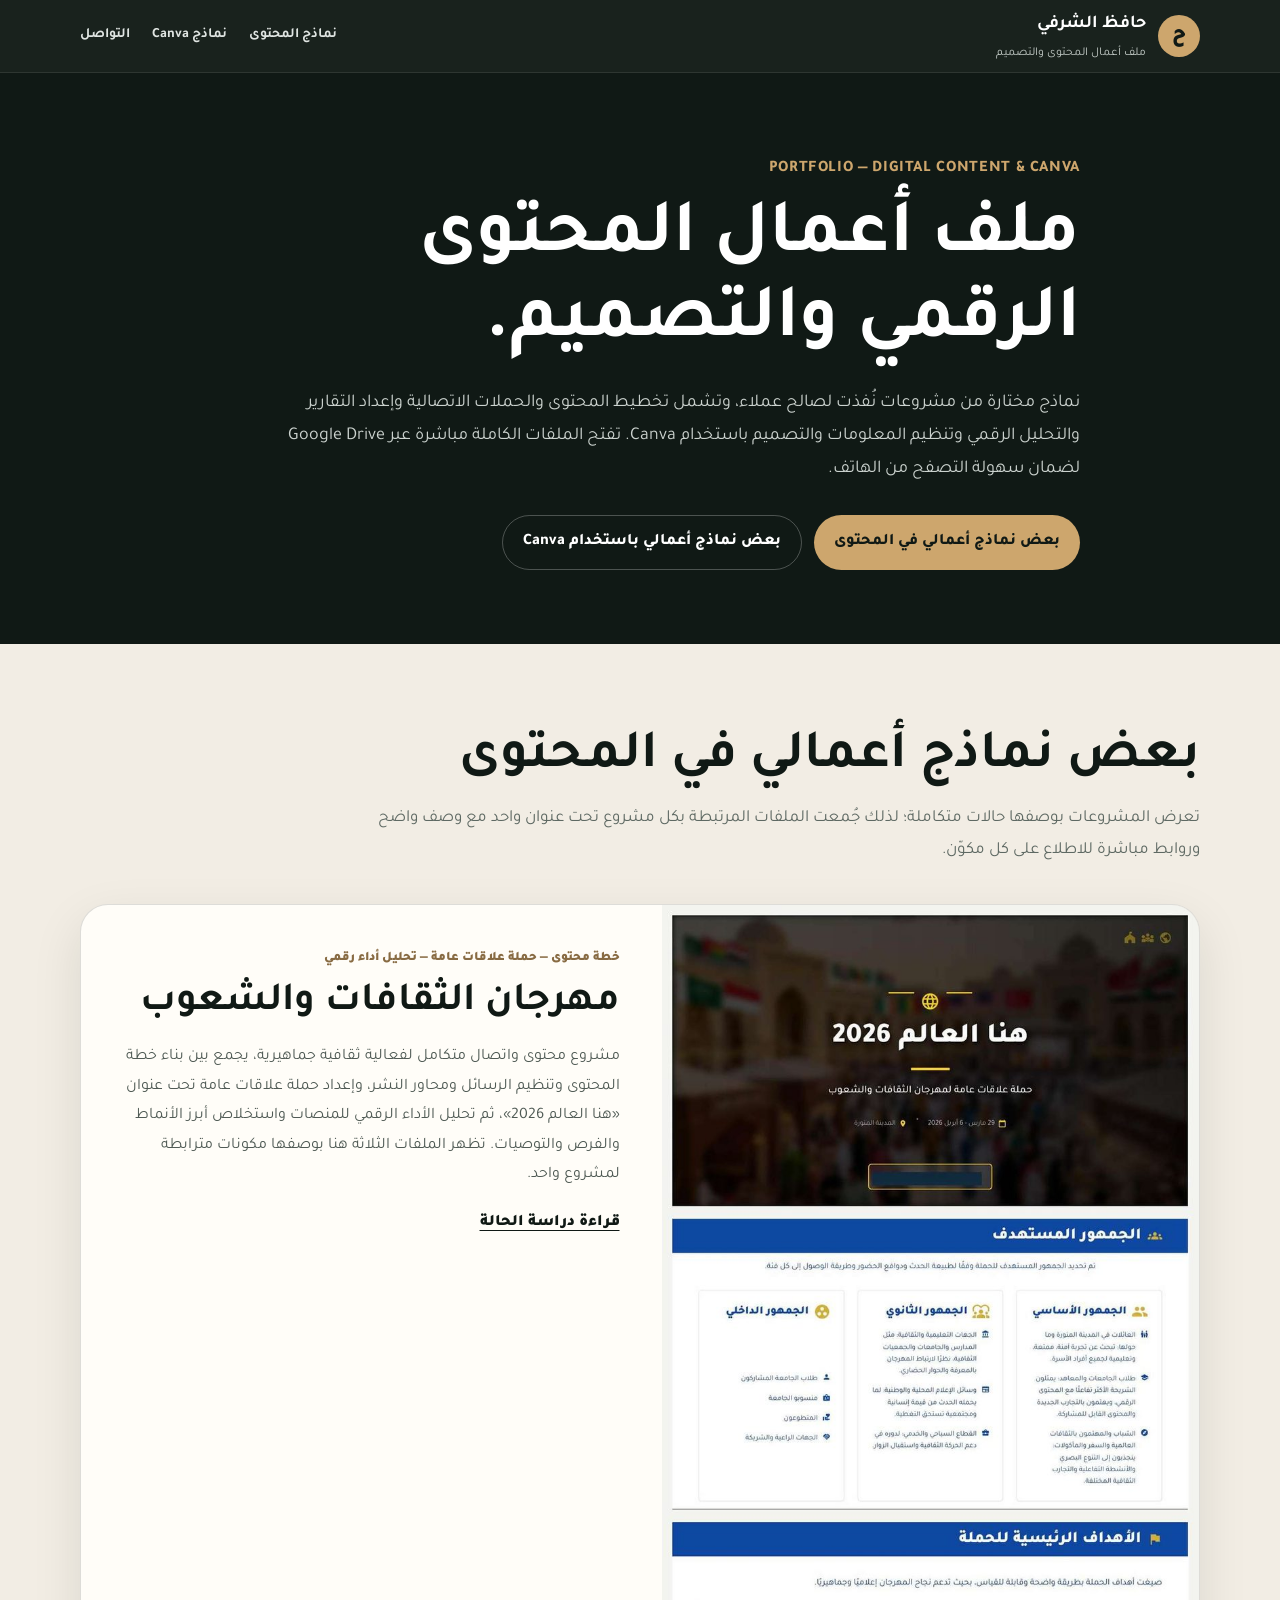
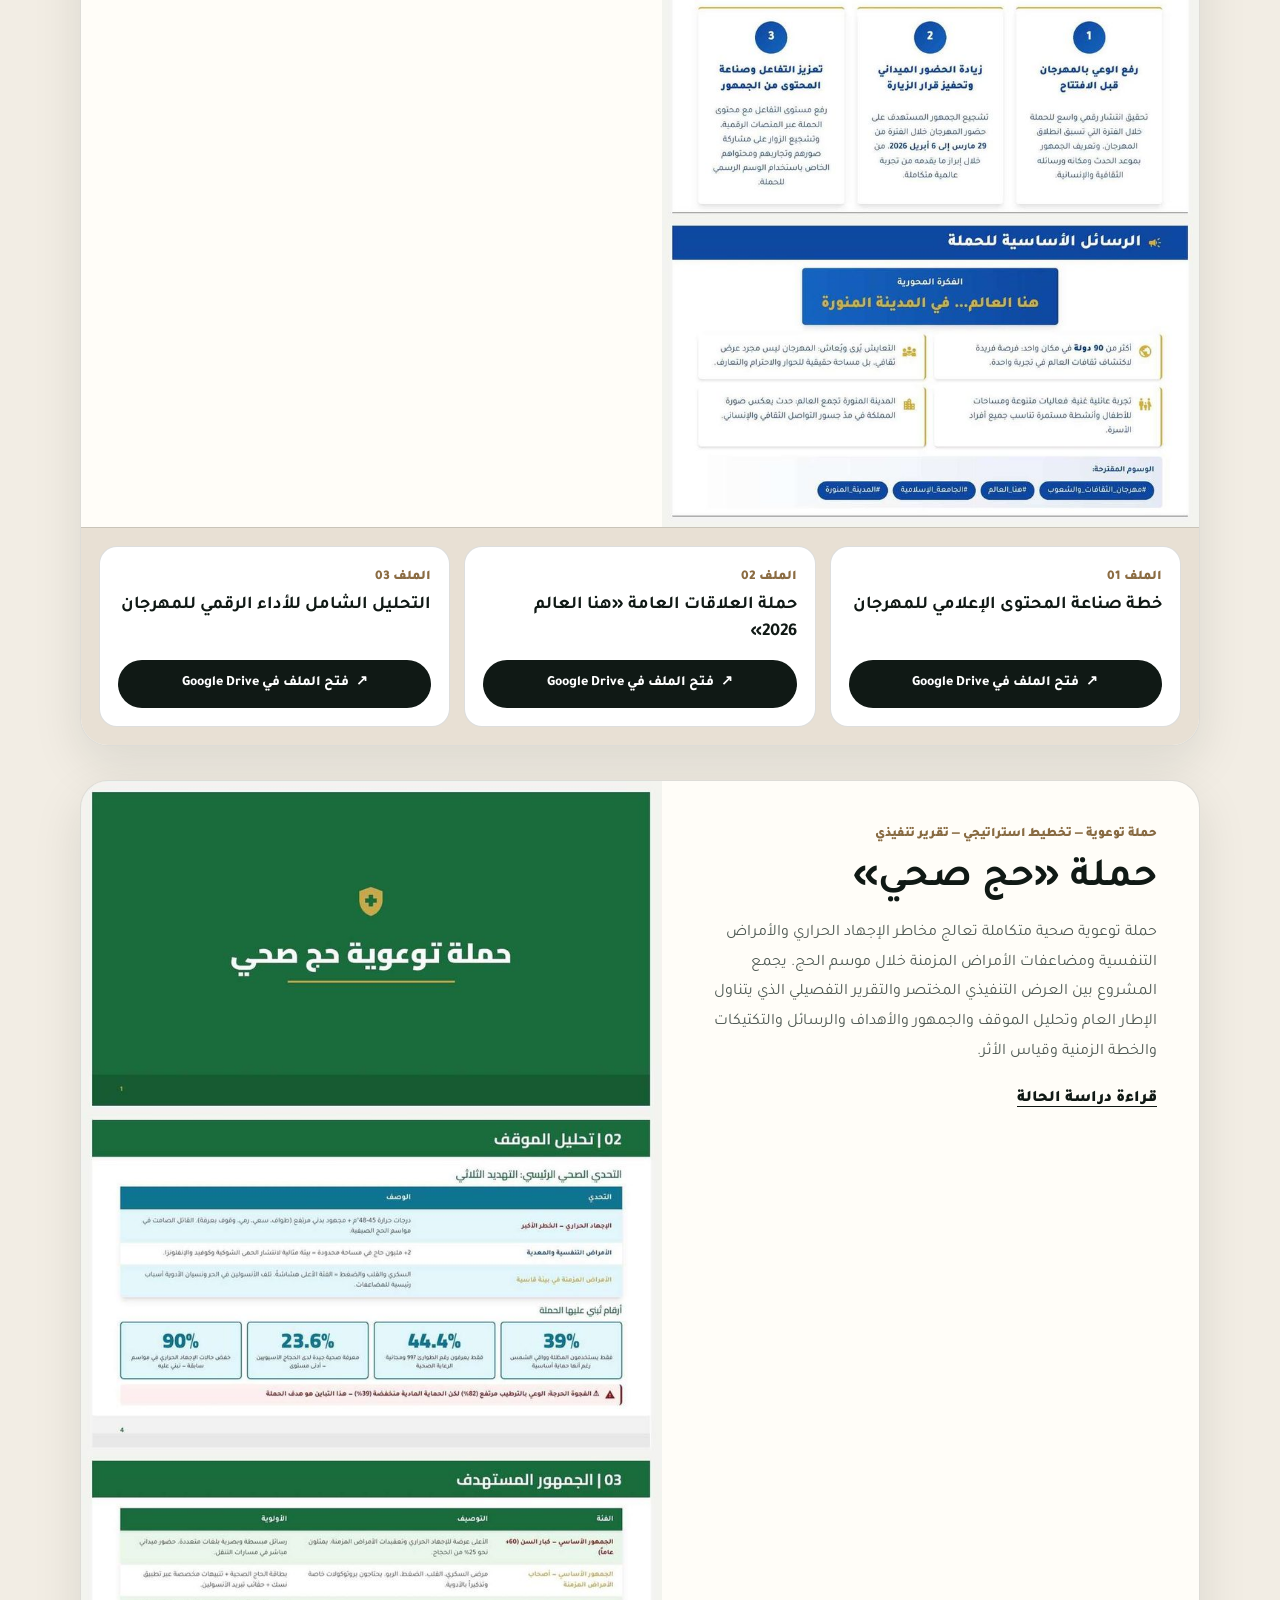
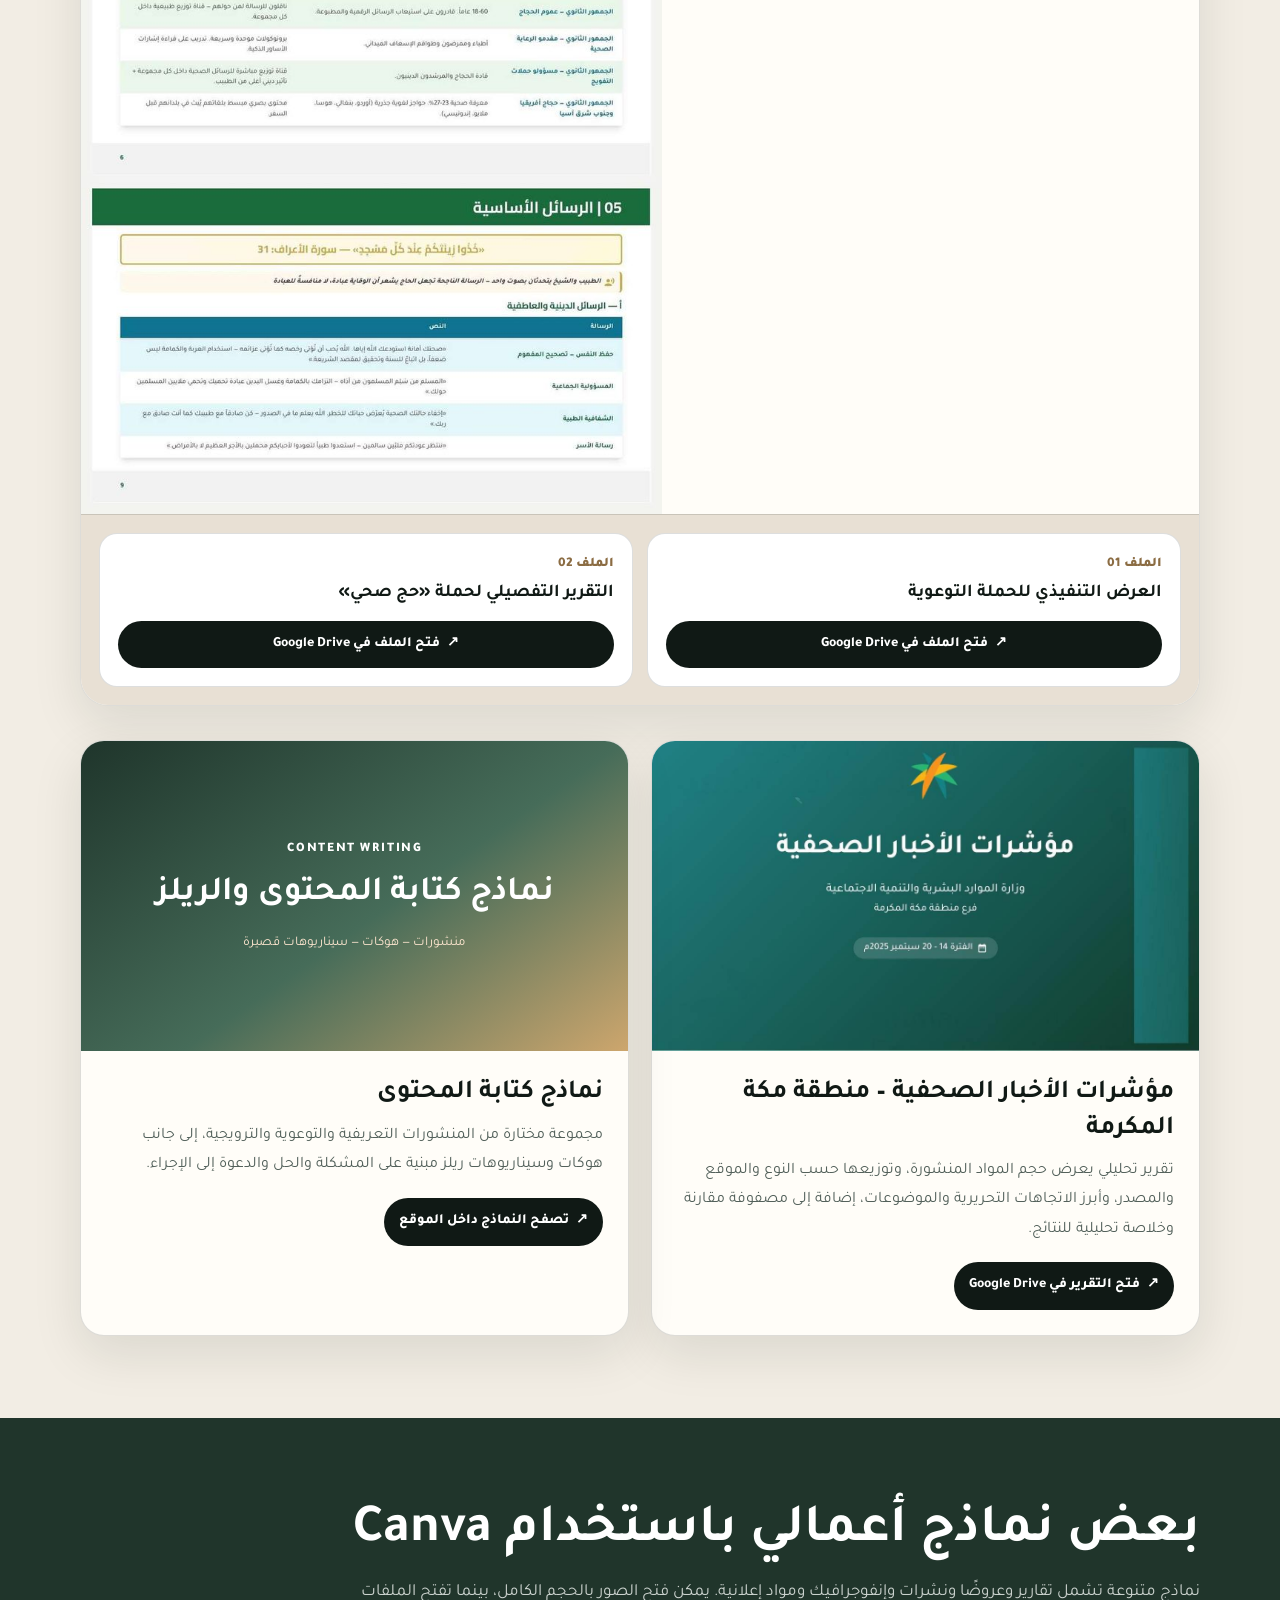
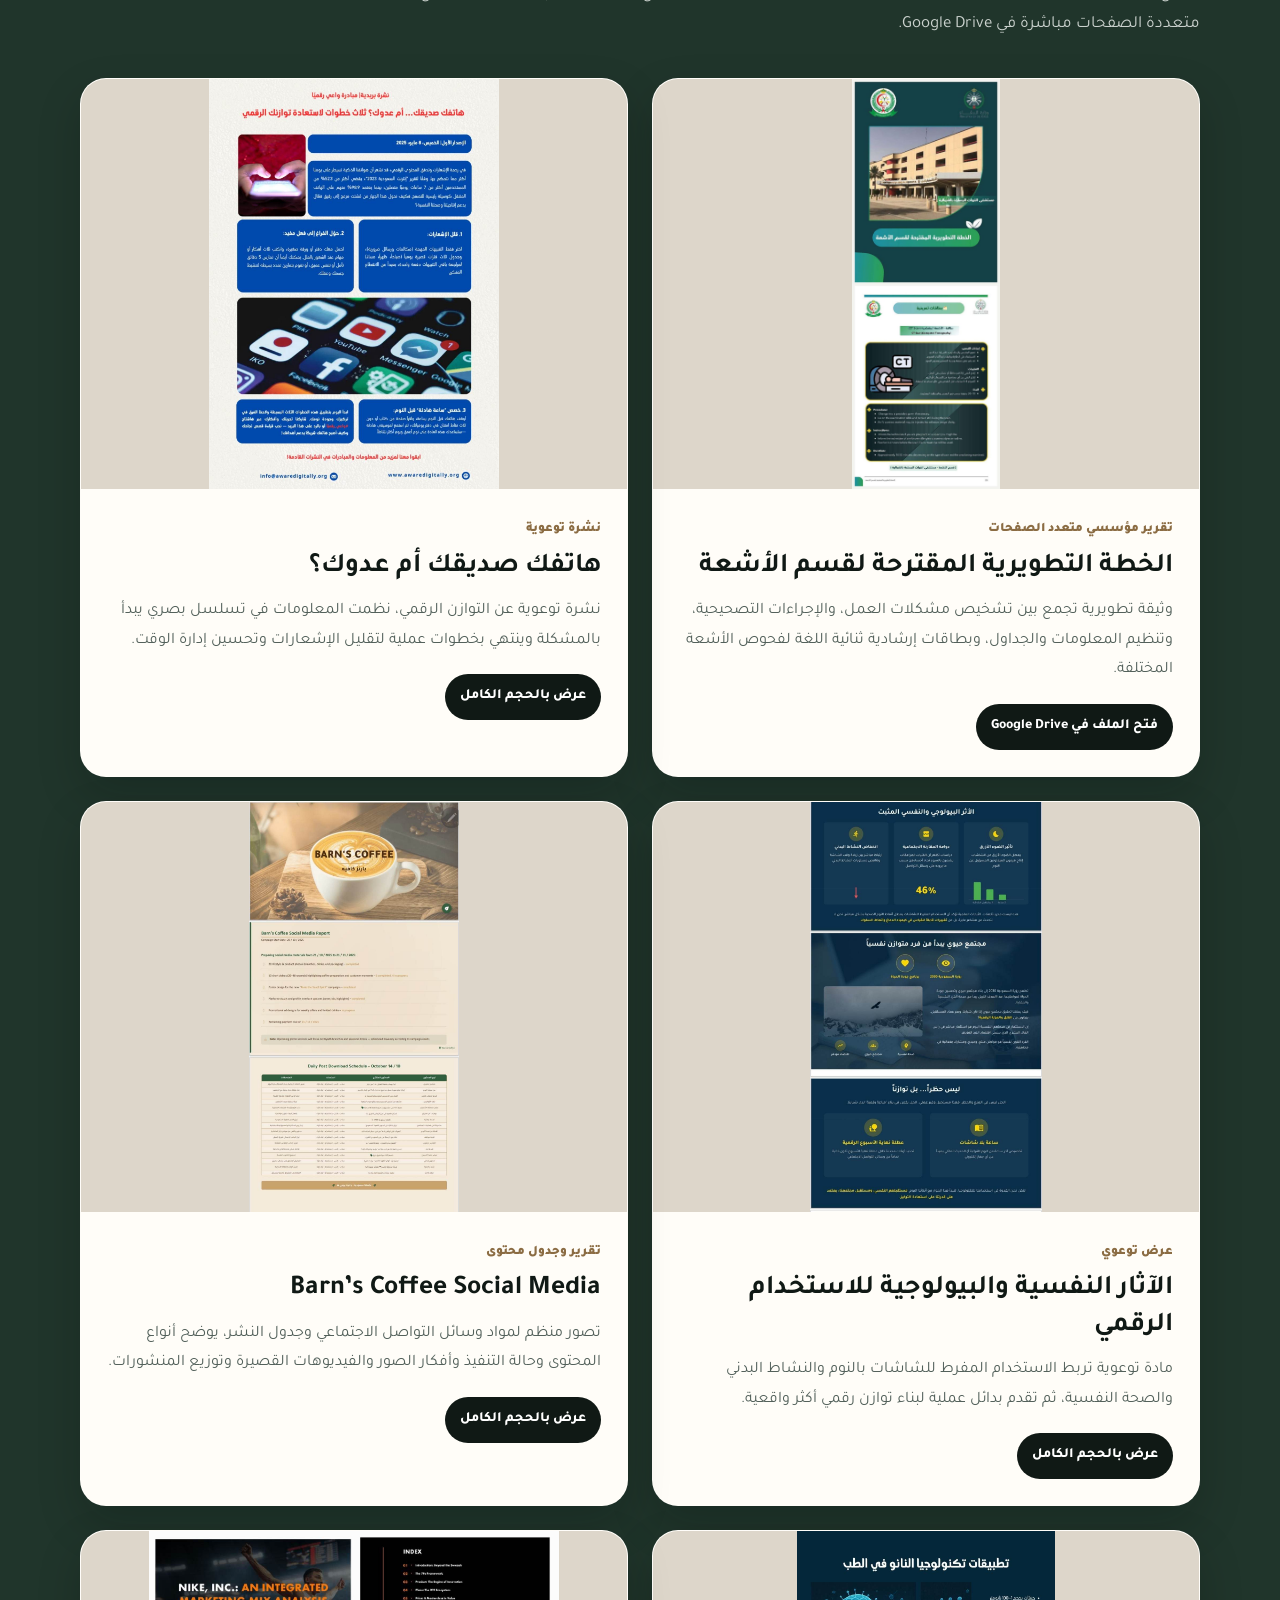
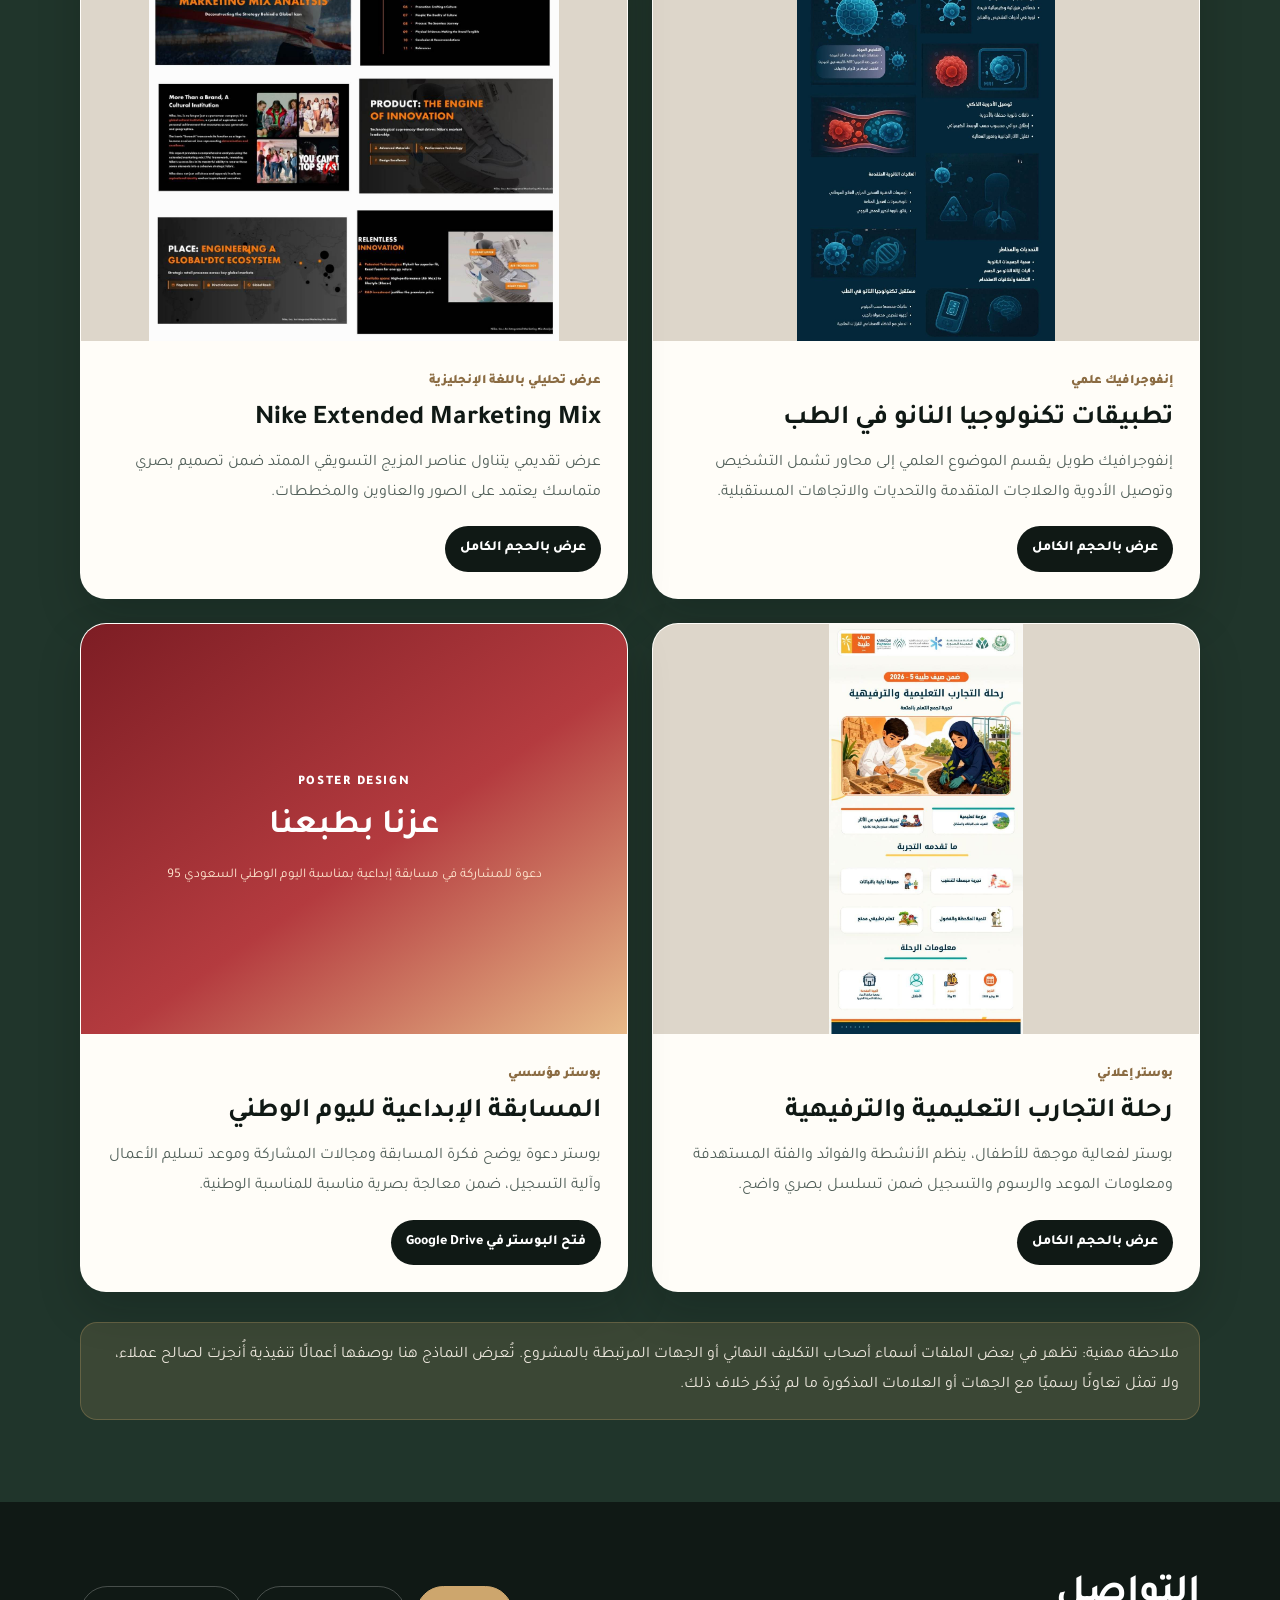
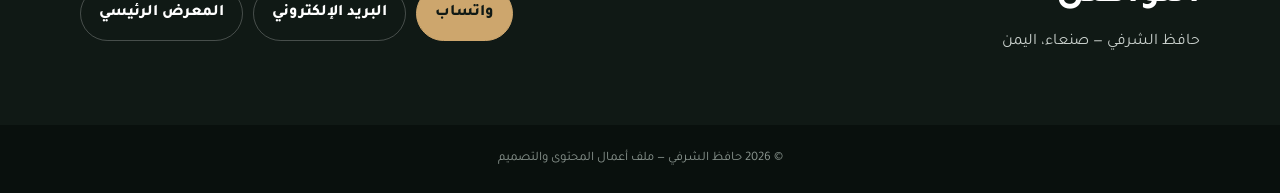
==== commit 09140b39: "Link portfolio projects to public Google Drive files" ====
--- a/content-customer-service/index.html
+++ b/content-customer-service/index.html
@@ -10,20 +10,19 @@
   <link rel="preconnect" href="https://fonts.gstatic.com" crossorigin>
   <link href="https://fonts.googleapis.com/css2?family=Tajawal:wght@400;500;600;700;800;900&display=swap" rel="stylesheet">
   <style>
-    :root{--ink:#101915;--forest:#20352b;--paper:#fffdf8;--cream:#f2ede4;--gold:#cda66d;--muted:#5d6963;--line:rgba(16,25,21,.14);--shadow:0 18px 50px rgba(16,25,21,.10)}
-    *{box-sizing:border-box}html{scroll-behavior:smooth}body{margin:0;font-family:"Tajawal",Arial,sans-serif;background:var(--cream);color:var(--ink);line-height:1.8}img{display:block;max-width:100%}a{color:inherit;text-decoration:none}.container{width:min(1120px,calc(100% - 34px));margin:auto}
-    .site-header{position:sticky;top:0;z-index:20;background:rgba(16,25,21,.96);backdrop-filter:blur(14px);border-bottom:1px solid rgba(255,255,255,.09)}.nav{min-height:70px;display:flex;align-items:center;justify-content:space-between;gap:20px}.brand{display:flex;align-items:center;gap:11px;color:#fff}.brand-mark{width:40px;height:40px;border-radius:50%;display:grid;place-items:center;background:var(--gold);color:var(--ink);font-size:20px;font-weight:900}.brand strong{display:block;font-size:17px}.brand small{display:block;color:#c4ccc7;font-size:12px}.nav-links{display:flex;gap:20px;color:#e0e5e2;font-size:14px;font-weight:700}.nav-links a:hover{color:var(--gold)}
-    .hero{background:var(--ink);color:#fff;padding:76px 0 68px}.hero-inner{max-width:900px}.eyebrow{color:var(--gold);font-weight:800;letter-spacing:.04em;margin:0 0 10px}.hero h1{font-size:clamp(40px,6.5vw,70px);line-height:1.15;margin:0 0 18px}.hero-copy{font-size:18px;color:#cbd2ce;max-width:840px;margin:0}.hero-actions{display:flex;gap:11px;flex-wrap:wrap;margin-top:27px}.button{display:inline-flex;align-items:center;justify-content:center;padding:12px 20px;border-radius:999px;font-weight:800}.button.primary{background:var(--gold);color:var(--ink)}.button.secondary{border:1px solid rgba(255,255,255,.25);color:#fff}
-    .mobile-note{margin-top:22px;padding:13px 16px;border-radius:14px;background:rgba(255,255,255,.07);color:#d9dfdc;font-size:14px;border:1px solid rgba(255,255,255,.1)}
-    .section{padding:82px 0}.section.alt{background:var(--forest);color:#fff}.section-heading{margin-bottom:38px}.section-heading h2{font-size:clamp(32px,5vw,52px);line-height:1.2;margin:0 0 12px}.section-heading p{font-size:17px;color:var(--muted);max-width:840px;margin:0}.section.alt .section-heading p{color:#cbd2ce}
-    .case-list,.sample-list{display:grid;gap:32px}.case,.sample{background:var(--paper);color:var(--ink);border:1px solid var(--line);border-radius:27px;overflow:hidden;box-shadow:var(--shadow)}.case-main,.sample-main{display:grid;grid-template-columns:1fr 1.08fr;min-height:430px}.case:nth-child(even) .media,.sample:nth-child(even) .media{order:2}.media{background:#ddd6ca;overflow:hidden;display:flex;align-items:flex-start;justify-content:center}.media img{width:100%;height:100%;max-height:720px;object-fit:cover;object-position:top center}.sample .media img{object-fit:contain}.copy{padding:42px}.type{color:#886b43;font-size:13px;font-weight:900;margin-bottom:7px}.copy h3{font-size:clamp(27px,3.8vw,39px);line-height:1.27;margin:0 0 15px}.copy p{color:#4f5a54;margin:0 0 18px}.components{margin:20px 0;padding:18px;border-radius:16px;background:#eee7dc}.components strong{display:block;margin-bottom:7px}.components ul{margin:0;padding-right:19px;color:#4f5a54}
-    .actions{display:flex;gap:10px;flex-wrap:wrap}.actions a{display:inline-flex;align-items:center;justify-content:center;padding:11px 17px;border-radius:999px;background:var(--ink);color:#fff;font-weight:800;font-size:14px}.actions a.secondary{background:transparent;color:var(--ink);border:1px solid var(--line)}
-    .files{border-top:1px solid var(--line);background:#eae3d8;padding:18px}.files-title{font-weight:900;margin:0 0 12px}.file-grid{display:grid;grid-template-columns:repeat(3,1fr);gap:12px}.file-card{background:#fff;border:1px solid var(--line);border-radius:16px;padding:17px}.file-card small{display:block;color:#897454;font-weight:800;margin-bottom:5px}.file-card h4{font-size:18px;line-height:1.45;margin:0 0 8px}.file-card p{font-size:14px;color:#66716b;margin:0 0 13px}.file-actions{display:flex;gap:8px;flex-wrap:wrap}.file-actions a{padding:9px 13px;border-radius:999px;background:var(--ink);color:#fff;font-size:13px;font-weight:800}.file-actions a.download{background:#ece6dc;color:var(--ink);border:1px solid var(--line)}
-    .full-image{border-top:1px solid var(--line);background:#eae3d8;padding:18px}.full-image a{display:block}.full-image img{width:min(100%,980px);height:auto;margin:auto;border-radius:16px;box-shadow:0 12px 32px rgba(16,25,21,.12)}
-    .disclaimer{margin-top:28px;padding:16px 18px;border-radius:15px;background:rgba(205,166,109,.14);border:1px solid rgba(205,166,109,.28);color:#ede7dd}
-    .contact{background:var(--ink);color:#fff;padding:68px 0}.contact-grid{display:flex;align-items:center;justify-content:space-between;gap:28px}.contact h2{font-size:38px;line-height:1.25;margin:0 0 8px}.contact p{color:#c9d0cc;margin:0}.contact-links{display:flex;gap:10px;flex-wrap:wrap}.contact-links a{padding:12px 18px;border-radius:999px;border:1px solid rgba(255,255,255,.23);font-weight:800}.contact-links a:first-child{background:var(--gold);color:var(--ink);border-color:var(--gold)}footer{background:#09100d;color:#8a958f;text-align:center;padding:22px;font-size:13px}
-    @media(max-width:920px){.nav-links{display:none}.case-main,.sample-main{grid-template-columns:1fr}.case:nth-child(even) .media,.sample:nth-child(even) .media{order:0}.media{min-height:330px}.copy{padding:30px}.file-grid{grid-template-columns:1fr}.contact-grid{display:block}.contact-links{margin-top:20px}}
-    @media(max-width:600px){.hero{padding:55px 0}.hero h1{font-size:41px}.section{padding:58px 0}.copy{padding:23px}.media{min-height:270px}.actions,.file-actions{display:grid}.actions a,.file-actions a{width:100%}.files,.full-image{padding:12px}.contact h2{font-size:31px}}
+    :root{--ink:#101915;--forest:#20352b;--paper:#fffdf8;--cream:#f2ede4;--gold:#cda66d;--muted:#5e6963;--line:rgba(16,25,21,.14);--shadow:0 18px 50px rgba(16,25,21,.10)}
+    *{box-sizing:border-box}html{scroll-behavior:smooth}body{margin:0;font-family:"Tajawal",sans-serif;background:var(--cream);color:var(--ink);line-height:1.85}img{display:block;max-width:100%}a{color:inherit;text-decoration:none}.container{width:min(1120px,calc(100% - 34px));margin:auto}
+    .site-header{position:sticky;top:0;z-index:30;background:rgba(16,25,21,.96);backdrop-filter:blur(14px);border-bottom:1px solid rgba(255,255,255,.09)}.nav{min-height:72px;display:flex;align-items:center;justify-content:space-between;gap:20px}.brand{display:flex;align-items:center;gap:12px;color:#fff}.brand-mark{width:42px;height:42px;border-radius:50%;display:grid;place-items:center;background:var(--gold);color:var(--ink);font-size:21px;font-weight:900}.brand strong{display:block;font-size:18px}.brand small{display:block;color:#c4ccc7;font-size:12px}.nav-links{display:flex;gap:22px;color:#e0e5e2;font-size:14px;font-weight:700}.nav-links a:hover{color:var(--gold)}
+    .hero{background:var(--ink);color:#fff;padding:82px 0 74px}.hero-inner{max-width:880px}.eyebrow{color:var(--gold);font-weight:800;letter-spacing:.04em;margin:0 0 12px}.hero h1{font-size:clamp(43px,7vw,76px);line-height:1.12;margin:0 0 20px}.hero-copy{font-size:18px;color:#cbd2ce;max-width:820px;margin:0}.hero-actions{display:flex;gap:12px;flex-wrap:wrap;margin-top:28px}.button{display:inline-flex;align-items:center;justify-content:center;padding:12px 20px;border-radius:999px;font-weight:800}.button.primary{background:var(--gold);color:var(--ink)}.button.secondary{border:1px solid rgba(255,255,255,.25);color:#fff}
+    .section{padding:82px 0}.section.alt{background:var(--forest);color:#fff}.section-heading{margin-bottom:38px}.section-heading h2{font-size:clamp(34px,5vw,54px);line-height:1.2;margin:0 0 12px}.section-heading p{font-size:17px;color:var(--muted);max-width:850px;margin:0}.section.alt .section-heading p{color:#cbd2ce}
+    .project-list{display:grid;gap:34px}.project{background:var(--paper);border:1px solid var(--line);border-radius:28px;overflow:hidden;box-shadow:var(--shadow)}.project-main{display:grid;grid-template-columns:1fr 1.08fr;min-height:450px}.project:nth-child(even) .project-media{order:2}.project-media{background:#ddd6ca;overflow:hidden}.project-media img{width:100%;height:100%;object-fit:cover;object-position:top center}.project-copy{padding:42px}.project-type{color:#886b43;font-size:13px;font-weight:900;margin-bottom:7px}.project h3{font-size:clamp(28px,4vw,40px);line-height:1.25;margin:0 0 15px}.project-copy>p{color:#4f5a54;margin:0}.project-note{margin:20px 0 0;padding:16px 18px;border-radius:16px;background:#eee7dc;color:#4f5a54}
+    .files{display:grid;grid-template-columns:repeat(3,1fr);gap:14px;padding:18px;background:#e8e0d4;border-top:1px solid var(--line)}.file-card{display:flex;flex-direction:column;justify-content:space-between;gap:14px;background:#fff;border:1px solid var(--line);border-radius:18px;padding:18px}.file-card small{display:block;color:#8b6c43;font-weight:900}.file-card h4{font-size:18px;line-height:1.5;margin:3px 0 0}.drive-link{display:inline-flex;align-items:center;justify-content:center;padding:11px 15px;border-radius:999px;background:var(--ink);color:#fff;font-size:14px;font-weight:800}.drive-link::before{content:"↗";margin-left:7px}.text-link{display:inline-flex;margin-top:18px;font-weight:900;text-decoration:underline;text-underline-offset:5px}
+    .compact-grid{display:grid;grid-template-columns:repeat(2,1fr);gap:22px}.compact{background:var(--paper);border:1px solid var(--line);border-radius:24px;overflow:hidden;box-shadow:var(--shadow)}.compact img{width:100%;height:310px;object-fit:cover;object-position:top}.compact-copy{padding:25px}.compact h3{font-size:26px;line-height:1.35;margin:0 0 10px}.compact p{color:#52605a;margin:0 0 17px}
+    .canva-grid{display:grid;grid-template-columns:repeat(2,1fr);gap:24px}.sample{background:var(--paper);color:var(--ink);border-radius:26px;overflow:hidden;border:1px solid rgba(255,255,255,.1);box-shadow:0 18px 44px rgba(7,13,10,.18)}.sample-media{display:flex;align-items:flex-start;justify-content:center;background:#ddd6ca;height:410px;overflow:hidden}.sample-media img{width:100%;height:100%;object-fit:contain;object-position:top center}.sample-copy{padding:26px}.sample-label{color:#8b6c43;font-size:13px;font-weight:900}.sample h3{font-size:27px;line-height:1.35;margin:5px 0 11px}.sample p{color:#52605a;margin:0 0 18px}.sample-actions{display:flex;gap:10px;flex-wrap:wrap}.sample-actions a{display:inline-flex;align-items:center;justify-content:center;padding:10px 15px;border-radius:999px;background:var(--ink);color:#fff;font-size:14px;font-weight:800}.sample-actions a.alt{background:transparent;color:var(--ink);border:1px solid var(--line)}
+    .doc-cover{height:410px;background:linear-gradient(145deg,#7d1d24,#b43b3f 55%,#e8ba88);color:#fff;display:flex;flex-direction:column;align-items:center;justify-content:center;text-align:center;padding:34px}.doc-cover span{font-size:13px;font-weight:900;letter-spacing:.12em}.doc-cover strong{font-size:34px;line-height:1.35;margin-top:10px;max-width:420px}.doc-cover small{margin-top:13px;color:#ffe7d0}
+    .disclosure{margin-top:30px;padding:18px 20px;border-radius:17px;background:rgba(205,166,109,.16);border:1px solid rgba(205,166,109,.28);color:#eee8de}.contact{background:var(--ink);color:#fff;padding:68px 0}.contact-grid{display:flex;align-items:center;justify-content:space-between;gap:28px}.contact h2{font-size:40px;line-height:1.25;margin:0 0 8px}.contact p{color:#c9d0cc;margin:0}.contact-links{display:flex;gap:10px;flex-wrap:wrap}.contact-links a{padding:12px 18px;border-radius:999px;border:1px solid rgba(255,255,255,.23);font-weight:800}.contact-links a:first-child{background:var(--gold);color:var(--ink);border-color:var(--gold)}footer{background:#09100d;color:#8a958f;text-align:center;padding:22px;font-size:13px}
+    @media(max-width:900px){.nav-links{display:none}.project-main{grid-template-columns:1fr}.project:nth-child(even) .project-media{order:0}.project-media{min-height:360px}.files{grid-template-columns:1fr}.compact-grid,.canva-grid{grid-template-columns:1fr}.contact-grid{display:block}.contact-links{margin-top:22px}}
+    @media(max-width:600px){.hero{padding:58px 0}.hero h1{font-size:43px}.section{padding:60px 0}.project-copy{padding:25px}.project-media{min-height:300px}.sample-media,.doc-cover{height:350px}.sample-copy{padding:22px}.drive-link,.sample-actions a{width:100%}.contact h2{font-size:32px}}
   </style>
 </head>
 <body>
@@ -39,9 +38,8 @@
       <div class="container hero-inner">
         <p class="eyebrow">PORTFOLIO — DIGITAL CONTENT & CANVA</p>
         <h1>ملف أعمال المحتوى الرقمي والتصميم.</h1>
-        <p class="hero-copy">نماذج مختارة من مشروعات في تخطيط المحتوى والحملات والتقارير والتصميم باستخدام Canva. جُمعت الملفات المرتبطة بكل مشروع في حالة واحدة، مع إتاحة فتح النماذج والتقارير كاملة بصورة مباشرة.</p>
+        <p class="hero-copy">نماذج مختارة من مشروعات نُفذت لصالح عملاء، وتشمل تخطيط المحتوى والحملات الاتصالية وإعداد التقارير والتحليل الرقمي وتنظيم المعلومات والتصميم باستخدام Canva. تفتح الملفات الكاملة مباشرة عبر Google Drive لضمان سهولة التصفح من الهاتف.</p>
         <div class="hero-actions"><a class="button primary" href="#content-work">بعض نماذج أعمالي في المحتوى</a><a class="button secondary" href="#canva-work">بعض نماذج أعمالي باستخدام Canva</a></div>
-        <div class="mobile-note">تفتح ملفات PDF في صفحة مستقلة لضمان عملها بصورة أفضل على الهاتف. يتوفر أيضًا زر تنزيل احتياطي لكل ملف.</div>
       </div>
     </section>
 
@@ -49,121 +47,76 @@
       <div class="container">
         <header class="section-heading">
           <h2>بعض نماذج أعمالي في المحتوى</h2>
-          <p>مشروعات متكاملة في تخطيط المحتوى والحملات الاتصالية والتحليل الرقمي وإعداد التقارير. تظهر الملفات المرتبطة بالمشروع الواحد تحت عنوان موحد بدل عرضها كأعمال منفصلة.</p>
+          <p>تعرض المشروعات بوصفها حالات متكاملة؛ لذلك جُمعت الملفات المرتبطة بكل مشروع تحت عنوان واحد مع وصف واضح وروابط مباشرة للاطلاع على كل مكوّن.</p>
         </header>
 
-        <div class="case-list">
-          <article class="case">
-            <div class="case-main">
-              <a class="media" href="projects/festival.html"><img src="images/content/festival-preview.jpg" alt="معاينة مشروع مهرجان الثقافات والشعوب"></a>
-              <div class="copy">
-                <div class="type">خطة محتوى — علاقات عامة — تحليل رقمي</div>
+        <div class="project-list">
+          <article class="project">
+            <div class="project-main">
+              <a class="project-media" href="projects/festival.html"><img src="images/content/festival-preview.jpg" alt="معاينة مشروع مهرجان الثقافات والشعوب"></a>
+              <div class="project-copy">
+                <div class="project-type">خطة محتوى — حملة علاقات عامة — تحليل أداء رقمي</div>
                 <h3>مهرجان الثقافات والشعوب</h3>
-                <p>مشروع محتوى واتصال متكامل لفعالية ثقافية جماهيرية، شمل بناء خطة المحتوى وتنظيم الرسائل ومحاور النشر، وإعداد تصور لحملة العلاقات العامة، وتطوير مواد التغطية والترويج، إلى جانب تحليل الأداء الرقمي واستخلاص الملاحظات والتوصيات.</p>
-                <div class="components"><strong>يتضمن المشروع:</strong><ul><li>خطة صناعة المحتوى الإعلامي.</li><li>حملة العلاقات العامة «هنا العالم 2026».</li><li>تحليل الأداء الرقمي والتوصيات.</li></ul></div>
-                <div class="actions"><a href="projects/festival.html">تصفح دراسة الحالة</a><a class="secondary" href="images/content/festival-preview.jpg" target="_blank" rel="noopener">عرض المعاينة كاملة</a></div>
+                <p>مشروع محتوى واتصال متكامل لفعالية ثقافية جماهيرية، يجمع بين بناء خطة المحتوى وتنظيم الرسائل ومحاور النشر، وإعداد حملة علاقات عامة تحت عنوان «هنا العالم 2026»، ثم تحليل الأداء الرقمي للمنصات واستخلاص أبرز الأنماط والفرص والتوصيات. تظهر الملفات الثلاثة هنا بوصفها مكونات مترابطة لمشروع واحد.</p>
+                <a class="text-link" href="projects/festival.html">قراءة دراسة الحالة</a>
               </div>
             </div>
             <div class="files">
-              <p class="files-title">الملفات الكاملة للمشروع</p>
-              <div class="file-grid">
-                <section class="file-card"><small>PDF</small><h4>خطة صناعة المحتوى الإعلامي</h4><p>محاور المحتوى والجمهور والمنصات وتقويم النشر وأفكار الريلز.</p><div class="file-actions"><a href="files/content/festival/content-plan.pdf" target="_blank" rel="noopener">فتح الملف</a><a class="download" href="files/content/festival/content-plan.pdf" download>تنزيل PDF</a></div></section>
-                <section class="file-card"><small>PDF</small><h4>حملة العلاقات العامة «هنا العالم»</h4><p>الأهداف والرسائل والمنصات والتكتيكات الترويجية والتفاعلية.</p><div class="file-actions"><a href="files/content/festival/pr-campaign.pdf" target="_blank" rel="noopener">فتح الملف</a><a class="download" href="files/content/festival/pr-campaign.pdf" download>تنزيل PDF</a></div></section>
-                <section class="file-card"><small>PDF</small><h4>تحليل الأداء الرقمي</h4><p>قراءة المنصات والمحتوى والمؤشرات ونقاط القوة وفرص التحسين.</p><div class="file-actions"><a href="files/content/festival/digital-performance-analysis.pdf" target="_blank" rel="noopener">فتح الملف</a><a class="download" href="files/content/festival/digital-performance-analysis.pdf" download>تنزيل PDF</a></div></section>
-              </div>
+              <article class="file-card"><div><small>الملف 01</small><h4>خطة صناعة المحتوى الإعلامي للمهرجان</h4></div><a class="drive-link" href="https://drive.google.com/file/d/1BJA92ChHS7Kp4XAU-d0wnpXYYHhUMVLX/view?usp=drivesdk" target="_blank" rel="noopener">فتح الملف في Google Drive</a></article>
+              <article class="file-card"><div><small>الملف 02</small><h4>حملة العلاقات العامة «هنا العالم 2026»</h4></div><a class="drive-link" href="https://drive.google.com/file/d/1qifx2eNtu5PMYCGfR2ykAC7yqHE3qreR/view?usp=drivesdk" target="_blank" rel="noopener">فتح الملف في Google Drive</a></article>
+              <article class="file-card"><div><small>الملف 03</small><h4>التحليل الشامل للأداء الرقمي للمهرجان</h4></div><a class="drive-link" href="https://drive.google.com/file/d/11LBymi1rKCDlehh1UgWTbhnK4rR7c1Yy/view?usp=drivesdk" target="_blank" rel="noopener">فتح الملف في Google Drive</a></article>
             </div>
           </article>
 
-          <article class="case">
-            <div class="case-main">
-              <a class="media" href="projects/hajj-health.html"><img src="images/content/hajj-preview.jpg" alt="معاينة حملة حج صحي"></a>
-              <div class="copy">
-                <div class="type">حملة توعوية — استراتيجية — قياس أثر</div>
+          <article class="project">
+            <div class="project-main">
+              <a class="project-media" href="projects/hajj-health.html"><img src="images/content/hajj-preview.jpg" alt="معاينة حملة حج صحي"></a>
+              <div class="project-copy">
+                <div class="project-type">حملة توعوية — تخطيط استراتيجي — تقرير تنفيذي</div>
                 <h3>حملة «حج صحي»</h3>
-                <p>حملة توعوية صحية متكاملة تناولت تحليل الموقف والجمهور، وصياغة الأهداف والرسائل، وتطوير التكتيكات الرقمية والميدانية، وإعداد الخطة الزمنية ومؤشرات قياس الأثر. تعرض الملفات مراحل المشروع من التخطيط إلى المخرج البصري النهائي.</p>
-                <div class="components"><strong>يتضمن المشروع:</strong><ul><li>العرض التوعوي وتصميم الحملة.</li><li>التقرير الاستراتيجي المفصل.</li><li>الرسائل والتكتيكات ومؤشرات الأداء.</li></ul></div>
-                <div class="actions"><a href="projects/hajj-health.html">تصفح دراسة الحالة</a><a class="secondary" href="images/content/hajj-preview.jpg" target="_blank" rel="noopener">عرض المعاينة كاملة</a></div>
+                <p>حملة توعوية صحية متكاملة تعالج مخاطر الإجهاد الحراري والأمراض التنفسية ومضاعفات الأمراض المزمنة خلال موسم الحج. يجمع المشروع بين العرض التنفيذي المختصر والتقرير التفصيلي الذي يتناول الإطار العام وتحليل الموقف والجمهور والأهداف والرسائل والتكتيكات والخطة الزمنية وقياس الأثر.</p>
+                <a class="text-link" href="projects/hajj-health.html">قراءة دراسة الحالة</a>
               </div>
             </div>
-            <div class="files">
-              <p class="files-title">الملفات الكاملة للمشروع</p>
-              <div class="file-grid" style="grid-template-columns:repeat(2,1fr)">
-                <section class="file-card"><small>PDF</small><h4>الحملة التوعوية والتصميم</h4><p>العرض البصري للحملة، الجمهور، الأهداف والرسائل ومراحل التنفيذ.</p><div class="file-actions"><a href="files/content/hajj-health/awareness-campaign.pdf" target="_blank" rel="noopener">فتح الملف</a><a class="download" href="files/content/hajj-health/awareness-campaign.pdf" download>تنزيل PDF</a></div></section>
-                <section class="file-card"><small>PDF</small><h4>التقرير الاستراتيجي المفصل</h4><p>تحليل المشكلة وتقسيم الجمهور والتكتيكات والخطة الزمنية والقياس.</p><div class="file-actions"><a href="files/content/hajj-health/strategic-report.pdf" target="_blank" rel="noopener">فتح الملف</a><a class="download" href="files/content/hajj-health/strategic-report.pdf" download>تنزيل PDF</a></div></section>
-              </div>
+            <div class="files" style="grid-template-columns:repeat(2,1fr)">
+              <article class="file-card"><div><small>الملف 01</small><h4>العرض التنفيذي للحملة التوعوية</h4></div><a class="drive-link" href="https://drive.google.com/file/d/1vQrPM-ox4eomM5IX-AtBNWgXwHMgoIfv/view?usp=drivesdk" target="_blank" rel="noopener">فتح الملف في Google Drive</a></article>
+              <article class="file-card"><div><small>الملف 02</small><h4>التقرير التفصيلي لحملة «حج صحي»</h4></div><a class="drive-link" href="https://drive.google.com/file/d/1yyHwdmM3EnxS9k5huSQjuEl6evaDO37x/view?usp=drivesdk" target="_blank" rel="noopener">فتح الملف في Google Drive</a></article>
             </div>
           </article>
+        </div>
 
-          <article class="case">
-            <div class="case-main">
-              <a class="media" href="images/canva/barns-coffee.jpg" target="_blank" rel="noopener"><img src="images/canva/barns-coffee.jpg" alt="تقرير وخطة محتوى Barn's Coffee"></a>
-              <div class="copy">
-                <div class="type">تقرير سوشيال ميديا — جدول نشر</div>
-                <h3>Barn’s Coffee</h3>
-                <p>نموذج محتوى رقمي لعلامة في قطاع المقاهي، يجمع بين تقرير مواد وسائل التواصل الاجتماعي وتنظيم جدول النشر اليومي، وتوزيع المحتوى بين الصور والفيديوهات والعروض والمنشورات التفاعلية. يعرض النموذج احتياجات التنفيذ وحالة المواد والملاحظات المرتبطة بكل منشور.</p>
-                <div class="actions"><a href="images/canva/barns-coffee.jpg" target="_blank" rel="noopener">فتح النموذج كاملًا</a><a class="secondary" href="images/canva/barns-coffee.jpg" download>تنزيل الصورة</a></div>
-              </div>
-            </div>
-          </article>
-
-          <article class="case">
-            <div class="case-main">
-              <div class="media"><img src="images/content/festival-preview.jpg" alt="معاينة دراسة تحليل المحتوى الرقمي"></div>
-              <div class="copy">
-                <div class="type">تحليل محتوى — منصات رقمية</div>
-                <h3>تحليل استراتيجية المحتوى الرقمي لـSTC</h3>
-                <p>دراسة تحليلية مستقلة تتناول الحضور الرقمي وأنواع المحتوى ووظيفة كل نوع، وعلاقة الرسائل التسويقية بالخدمات ورحلة العميل والتحويل الرقمي، مع استخلاص الملاحظات وفرص التحسين.</p>
-                <div class="actions"><a href="files/content/analysis/stc-social-media-analysis.pdf" target="_blank" rel="noopener">فتح التقرير كاملًا</a><a class="secondary" href="files/content/analysis/stc-social-media-analysis.pdf" download>تنزيل PDF</a></div>
-              </div>
-            </div>
-          </article>
-
-          <article class="case">
-            <div class="case-main">
-              <a class="media" href="images/reports/press-news-preview.jpg" target="_blank" rel="noopener"><img src="images/reports/press-news-preview.jpg" alt="تقرير مؤشرات الأخبار الصحفية"></a>
-              <div class="copy">
-                <div class="type">تقرير تحليلي — مؤشرات وبيانات</div>
-                <h3>مؤشرات الأخبار الصحفية</h3>
-                <p>تقرير بصري ينظم المؤشرات والنتائج المرتبطة بالأخبار الصحفية في بنية واضحة تساعد على القراءة السريعة والمقارنة واستخلاص الملاحظات الأساسية.</p>
-                <div class="actions"><a href="files/reports/press-news-indicators.pdf" target="_blank" rel="noopener">فتح التقرير كاملًا</a><a class="secondary" href="files/reports/press-news-indicators.pdf" download>تنزيل PDF</a></div>
-              </div>
-            </div>
-          </article>
+        <div class="compact-grid" style="margin-top:34px">
+          <article class="compact"><img src="images/reports/press-news-preview.jpg" alt="معاينة تقرير مؤشرات الأخبار الصحفية"><div class="compact-copy"><h3>مؤشرات الأخبار الصحفية – منطقة مكة المكرمة</h3><p>تقرير تحليلي يعرض حجم المواد المنشورة، وتوزيعها حسب النوع والموقع والمصدر، وأبرز الاتجاهات التحريرية والموضوعات، إضافة إلى مصفوفة مقارنة وخلاصة تحليلية للنتائج.</p><a class="drive-link" href="https://drive.google.com/file/d/1TeIuFKFqTYM0QCiBxfgSwhVo0YbG7T_Z/view?usp=drivesdk" target="_blank" rel="noopener">فتح التقرير في Google Drive</a></div></article>
+          <article class="compact"><div class="doc-cover" style="height:310px;background:linear-gradient(145deg,#1f352b,#466c59 55%,#cda66d)"><span>CONTENT WRITING</span><strong>نماذج كتابة المحتوى والريلز</strong><small>منشورات — هوكات — سيناريوهات قصيرة</small></div><div class="compact-copy"><h3>نماذج كتابة المحتوى</h3><p>مجموعة مختارة من المنشورات التعريفية والتوعوية والترويجية، إلى جانب هوكات وسيناريوهات ريلز مبنية على المشكلة والحل والدعوة إلى الإجراء.</p><a class="drive-link" href="projects/writing-samples.html">تصفح النماذج داخل الموقع</a></div></article>
         </div>
       </div>
     </section>
 
     <section class="section alt" id="canva-work">
       <div class="container">
-        <header class="section-heading">
-          <h2>بعض نماذج أعمالي باستخدام Canva</h2>
-          <p>نماذج توليت فيها إعداد المحتوى وتنظيم المعلومات وبناء التسلسل البصري وتصميم المخرج النهائي باستخدام Canva، وتشمل نشرات وتقارير وعروضًا وإنفوجرافيك ومواد إعلانية.</p>
-        </header>
+        <header class="section-heading"><h2>بعض نماذج أعمالي باستخدام Canva</h2><p>نماذج متنوعة تشمل تقارير وعروضًا ونشرات وإنفوجرافيك ومواد إعلانية. يمكن فتح الصور بالحجم الكامل، بينما تفتح الملفات متعددة الصفحات مباشرة في Google Drive.</p></header>
+        <div class="canva-grid">
+          <article class="sample"><a class="sample-media" href="https://drive.google.com/file/d/17mQ1Qd36mGcr3qBpgOAkRWypxX8LyXIg/view?usp=drivesdk" target="_blank" rel="noopener"><img src="images/canva/radiology-plan.jpg" alt="الخطة التطويرية لقسم الأشعة"></a><div class="sample-copy"><span class="sample-label">تقرير مؤسسي متعدد الصفحات</span><h3>الخطة التطويرية المقترحة لقسم الأشعة</h3><p>وثيقة تطويرية تجمع بين تشخيص مشكلات العمل، والإجراءات التصحيحية، وتنظيم المعلومات والجداول، وبطاقات إرشادية ثنائية اللغة لفحوص الأشعة المختلفة.</p><div class="sample-actions"><a href="https://drive.google.com/file/d/17mQ1Qd36mGcr3qBpgOAkRWypxX8LyXIg/view?usp=drivesdk" target="_blank" rel="noopener">فتح الملف في Google Drive</a></div></div></article>
 
-        <div class="sample-list">
-          <article class="sample"><div class="sample-main"><a class="media" href="images/canva/aware-newsletter.jpg" target="_blank" rel="noopener"><img src="images/canva/aware-newsletter.jpg" alt="نشرة واعي رقميا"></a><div class="copy"><div class="type">نشرة توعوية رقمية</div><h3>هاتفك صديقك أم عدوك؟</h3><p>نشرة توعوية تتناول أثر الاستخدام المفرط للهاتف، وتقدم خطوات عملية لتقليل الإشعارات وتحويل وقت الفراغ إلى نشاط مفيد وتخصيص فترة هادئة قبل النوم. جرى تنظيم المحتوى في تسلسل بصري واضح يجمع النصوص والصور والدعوة إلى المشاركة.</p><div class="actions"><a href="images/canva/aware-newsletter.jpg" target="_blank" rel="noopener">عرض العمل كاملًا</a><a class="secondary" href="images/canva/aware-newsletter.jpg" download>تنزيل الصورة</a></div></div></div></article>
+          <article class="sample"><a class="sample-media" href="images/canva/aware-newsletter.jpg" target="_blank" rel="noopener"><img src="images/canva/aware-newsletter.jpg" alt="نشرة واعي رقميا"></a><div class="sample-copy"><span class="sample-label">نشرة توعوية</span><h3>هاتفك صديقك أم عدوك؟</h3><p>نشرة توعوية عن التوازن الرقمي، نظمت المعلومات في تسلسل بصري يبدأ بالمشكلة وينتهي بخطوات عملية لتقليل الإشعارات وتحسين إدارة الوقت.</p><div class="sample-actions"><a href="images/canva/aware-newsletter.jpg" target="_blank" rel="noopener">عرض بالحجم الكامل</a></div></div></article>
 
-          <article class="sample"><div class="sample-main"><a class="media" href="images/canva/digital-balance.jpg" target="_blank" rel="noopener"><img src="images/canva/digital-balance.jpg" alt="عرض التوازن الرقمي"></a><div class="copy"><div class="type">عرض توعوي</div><h3>الآثار النفسية والبيولوجية للاستخدام الرقمي</h3><p>عرض يشرح آثار الاستخدام المفرط للشاشات على النوم والنشاط البدني والصحة النفسية، ثم يربط القضية بجودة الحياة ويقدم بدائل عملية لبناء توازن رقمي أكثر واقعية.</p><div class="actions"><a href="images/canva/digital-balance.jpg" target="_blank" rel="noopener">عرض العمل كاملًا</a><a class="secondary" href="images/canva/digital-balance.jpg" download>تنزيل الصورة</a></div></div></div></article>
+          <article class="sample"><a class="sample-media" href="images/canva/digital-balance.jpg" target="_blank" rel="noopener"><img src="images/canva/digital-balance.jpg" alt="عرض التوازن الرقمي"></a><div class="sample-copy"><span class="sample-label">عرض توعوي</span><h3>الآثار النفسية والبيولوجية للاستخدام الرقمي</h3><p>مادة توعوية تربط الاستخدام المفرط للشاشات بالنوم والنشاط البدني والصحة النفسية، ثم تقدم بدائل عملية لبناء توازن رقمي أكثر واقعية.</p><div class="sample-actions"><a href="images/canva/digital-balance.jpg" target="_blank" rel="noopener">عرض بالحجم الكامل</a></div></div></article>
 
-          <article class="sample"><div class="sample-main"><a class="media" href="images/canva/radiology-plan.jpg" target="_blank" rel="noopener"><img src="images/canva/radiology-plan.jpg" alt="الخطة التطويرية لقسم الأشعة"></a><div class="copy"><div class="type">وثيقة مؤسسية — بطاقات تثقيفية</div><h3>الخطة التطويرية لقسم الأشعة</h3><p>وثيقة مؤسسية طويلة تعرض المشكلات والإجراءات التطويرية والبطاقات التثقيفية لخدمات الأشعة. شمل العمل تنظيم المادة وتصميم الجداول وتقسيم المعلومات وإعداد بطاقات ثنائية اللغة لفحوص الأشعة المختلفة.</p><div class="actions"><a href="files/canva/radiology-development-plan.pdf" target="_blank" rel="noopener">فتح PDF كاملًا</a><a class="secondary" href="files/canva/radiology-development-plan.pdf" download>تنزيل PDF</a></div></div></div></article>
+          <article class="sample"><a class="sample-media" href="images/canva/barns-coffee.jpg" target="_blank" rel="noopener"><img src="images/canva/barns-coffee.jpg" alt="Barns Coffee social media"></a><div class="sample-copy"><span class="sample-label">تقرير وجدول محتوى</span><h3>Barn’s Coffee Social Media</h3><p>تصور منظم لمواد وسائل التواصل الاجتماعي وجدول النشر، يوضح أنواع المحتوى وحالة التنفيذ وأفكار الصور والفيديوهات القصيرة وتوزيع المنشورات.</p><div class="sample-actions"><a href="images/canva/barns-coffee.jpg" target="_blank" rel="noopener">عرض بالحجم الكامل</a></div></div></article>
 
-          <article class="sample"><div class="sample-main"><a class="media" href="images/canva/educational-trip.jpg" target="_blank" rel="noopener"><img src="images/canva/educational-trip.jpg" alt="بوستر رحلة تعليمية وترفيهية"></a><div class="copy"><div class="type">بوستر إعلاني</div><h3>رحلة التجارب التعليمية والترفيهية</h3><p>بوستر لفعالية موجهة للأطفال يوضح الأنشطة والفوائد ومعلومات الموعد والرسوم والفئة المستهدفة، ضمن تسلسل يبدأ بفكرة الفعالية وينتهي بتفاصيل التسجيل والموقع.</p><div class="actions"><a href="images/canva/educational-trip.jpg" target="_blank" rel="noopener">عرض التصميم كاملًا</a><a class="secondary" href="images/canva/educational-trip.jpg" download>تنزيل الصورة</a></div></div></div></article>
+          <article class="sample"><a class="sample-media" href="images/canva/nano-medicine.jpg" target="_blank" rel="noopener"><img src="images/canva/nano-medicine.jpg" alt="تطبيقات تكنولوجيا النانو في الطب"></a><div class="sample-copy"><span class="sample-label">إنفوجرافيك علمي</span><h3>تطبيقات تكنولوجيا النانو في الطب</h3><p>إنفوجرافيك طويل يقسم الموضوع العلمي إلى محاور تشمل التشخيص وتوصيل الأدوية والعلاجات المتقدمة والتحديات والاتجاهات المستقبلية.</p><div class="sample-actions"><a href="images/canva/nano-medicine.jpg" target="_blank" rel="noopener">عرض بالحجم الكامل</a></div></div></article>
 
-          <article class="sample"><div class="sample-main"><a class="media" href="images/canva/nano-medicine.jpg" target="_blank" rel="noopener"><img src="images/canva/nano-medicine.jpg" alt="إنفوجرافيك تطبيقات تكنولوجيا النانو في الطب"></a><div class="copy"><div class="type">إنفوجرافيك علمي</div><h3>تطبيقات تكنولوجيا النانو في الطب</h3><p>إنفوجرافيك طويل يعرض تطبيقات تكنولوجيا النانو في التشخيص وتوصيل الأدوية والعلاج، إلى جانب التحديات والمخاطر والاتجاهات المستقبلية، مع تقسيم الموضوع إلى محاور قصيرة ومدعومة بصريًا.</p><div class="actions"><a href="images/canva/nano-medicine.jpg" target="_blank" rel="noopener">عرض العمل كاملًا</a><a class="secondary" href="images/canva/nano-medicine.jpg" download>تنزيل الصورة</a></div></div></div></article>
+          <article class="sample"><a class="sample-media" href="images/canva/nike-marketing.jpg" target="_blank" rel="noopener"><img src="images/canva/nike-marketing.jpg" alt="Nike marketing mix"></a><div class="sample-copy"><span class="sample-label">عرض تحليلي باللغة الإنجليزية</span><h3>Nike Extended Marketing Mix</h3><p>عرض تقديمي يتناول عناصر المزيج التسويقي الممتد ضمن تصميم بصري متماسك يعتمد على الصور والعناوين والمخططات.</p><div class="sample-actions"><a href="images/canva/nike-marketing.jpg" target="_blank" rel="noopener">عرض بالحجم الكامل</a></div></div></article>
 
-          <article class="sample"><div class="sample-main"><a class="media" href="images/canva/nike-marketing.jpg" target="_blank" rel="noopener"><img src="images/canva/nike-marketing.jpg" alt="عرض تحليلي للمزيج التسويقي لعلامة Nike"></a><div class="copy"><div class="type">عرض تحليلي باللغة الإنجليزية</div><h3>Nike Extended Marketing Mix</h3><p>عرض تقديمي باللغة الإنجليزية يتناول تحليل المزيج التسويقي الممتد، ويعرض المنتج والسعر والتوزيع والترويج والأفراد والعمليات والأدلة المادية ضمن هوية بصرية متماسكة.</p><div class="actions"><a href="images/canva/nike-marketing.jpg" target="_blank" rel="noopener">عرض العمل كاملًا</a><a class="secondary" href="images/canva/nike-marketing.jpg" download>تنزيل الصورة</a></div></div></div></article>
+          <article class="sample"><a class="sample-media" href="images/canva/educational-trip.jpg" target="_blank" rel="noopener"><img src="images/canva/educational-trip.jpg" alt="رحلة التجارب التعليمية والترفيهية"></a><div class="sample-copy"><span class="sample-label">بوستر إعلاني</span><h3>رحلة التجارب التعليمية والترفيهية</h3><p>بوستر لفعالية موجهة للأطفال، ينظم الأنشطة والفوائد والفئة المستهدفة ومعلومات الموعد والرسوم والتسجيل ضمن تسلسل بصري واضح.</p><div class="sample-actions"><a href="images/canva/educational-trip.jpg" target="_blank" rel="noopener">عرض بالحجم الكامل</a></div></div></article>
+
+          <article class="sample"><a class="doc-cover" href="https://drive.google.com/file/d/17IRhSgU7Tb8G1aCoOqDU9CB1aWcd66dc/view?usp=drivesdk" target="_blank" rel="noopener"><span>POSTER DESIGN</span><strong>عزنا بطبعنا</strong><small>دعوة للمشاركة في مسابقة إبداعية بمناسبة اليوم الوطني السعودي 95</small></a><div class="sample-copy"><span class="sample-label">بوستر مؤسسي</span><h3>المسابقة الإبداعية لليوم الوطني</h3><p>بوستر دعوة يوضح فكرة المسابقة ومجالات المشاركة وموعد تسليم الأعمال وآلية التسجيل، ضمن معالجة بصرية مناسبة للمناسبة الوطنية.</p><div class="sample-actions"><a href="https://drive.google.com/file/d/17IRhSgU7Tb8G1aCoOqDU9CB1aWcd66dc/view?usp=drivesdk" target="_blank" rel="noopener">فتح البوستر في Google Drive</a></div></div></article>
         </div>
-
-        <div class="disclaimer">الدراسات التي تتناول علامات تجارية عامة هي دراسات تحليلية أو مشروعات تطبيقية، ولا تعني وجود تعاون رسمي مع تلك العلامات.</div>
+        <div class="disclosure">ملاحظة مهنية: تظهر في بعض الملفات أسماء أصحاب التكليف النهائي أو الجهات المرتبطة بالمشروع. تُعرض النماذج هنا بوصفها أعمالًا تنفيذية أُنجزت لصالح عملاء، ولا تمثل تعاونًا رسميًا مع الجهات أو العلامات المذكورة ما لم يُذكر خلاف ذلك.</div>
       </div>
     </section>
 
-    <section class="contact" id="contact">
-      <div class="container contact-grid">
-        <div><h2>للتواصل</h2><p>حافظ الشرفي — صنعاء، اليمن<br>+967 777 243 690<br>hafedhalsharafi2@gmail.com</p></div>
-        <div class="contact-links"><a href="https://wa.me/967777243690" target="_blank" rel="noopener">واتساب</a><a href="mailto:hafedhalsharafi2@gmail.com">البريد الإلكتروني</a><a href="../">المعرض الرئيسي</a></div>
-      </div>
-    </section>
+    <section class="contact" id="contact"><div class="container contact-grid"><div><h2>التواصل</h2><p>حافظ الشرفي — صنعاء، اليمن</p></div><div class="contact-links"><a href="https://wa.me/967777243690" target="_blank" rel="noopener">واتساب</a><a href="mailto:hafedhalsharafi2@gmail.com">البريد الإلكتروني</a><a href="../index.html">المعرض الرئيسي</a></div></div></section>
   </main>
   <footer>© 2026 حافظ الشرفي — ملف أعمال المحتوى والتصميم</footer>
 </body>
